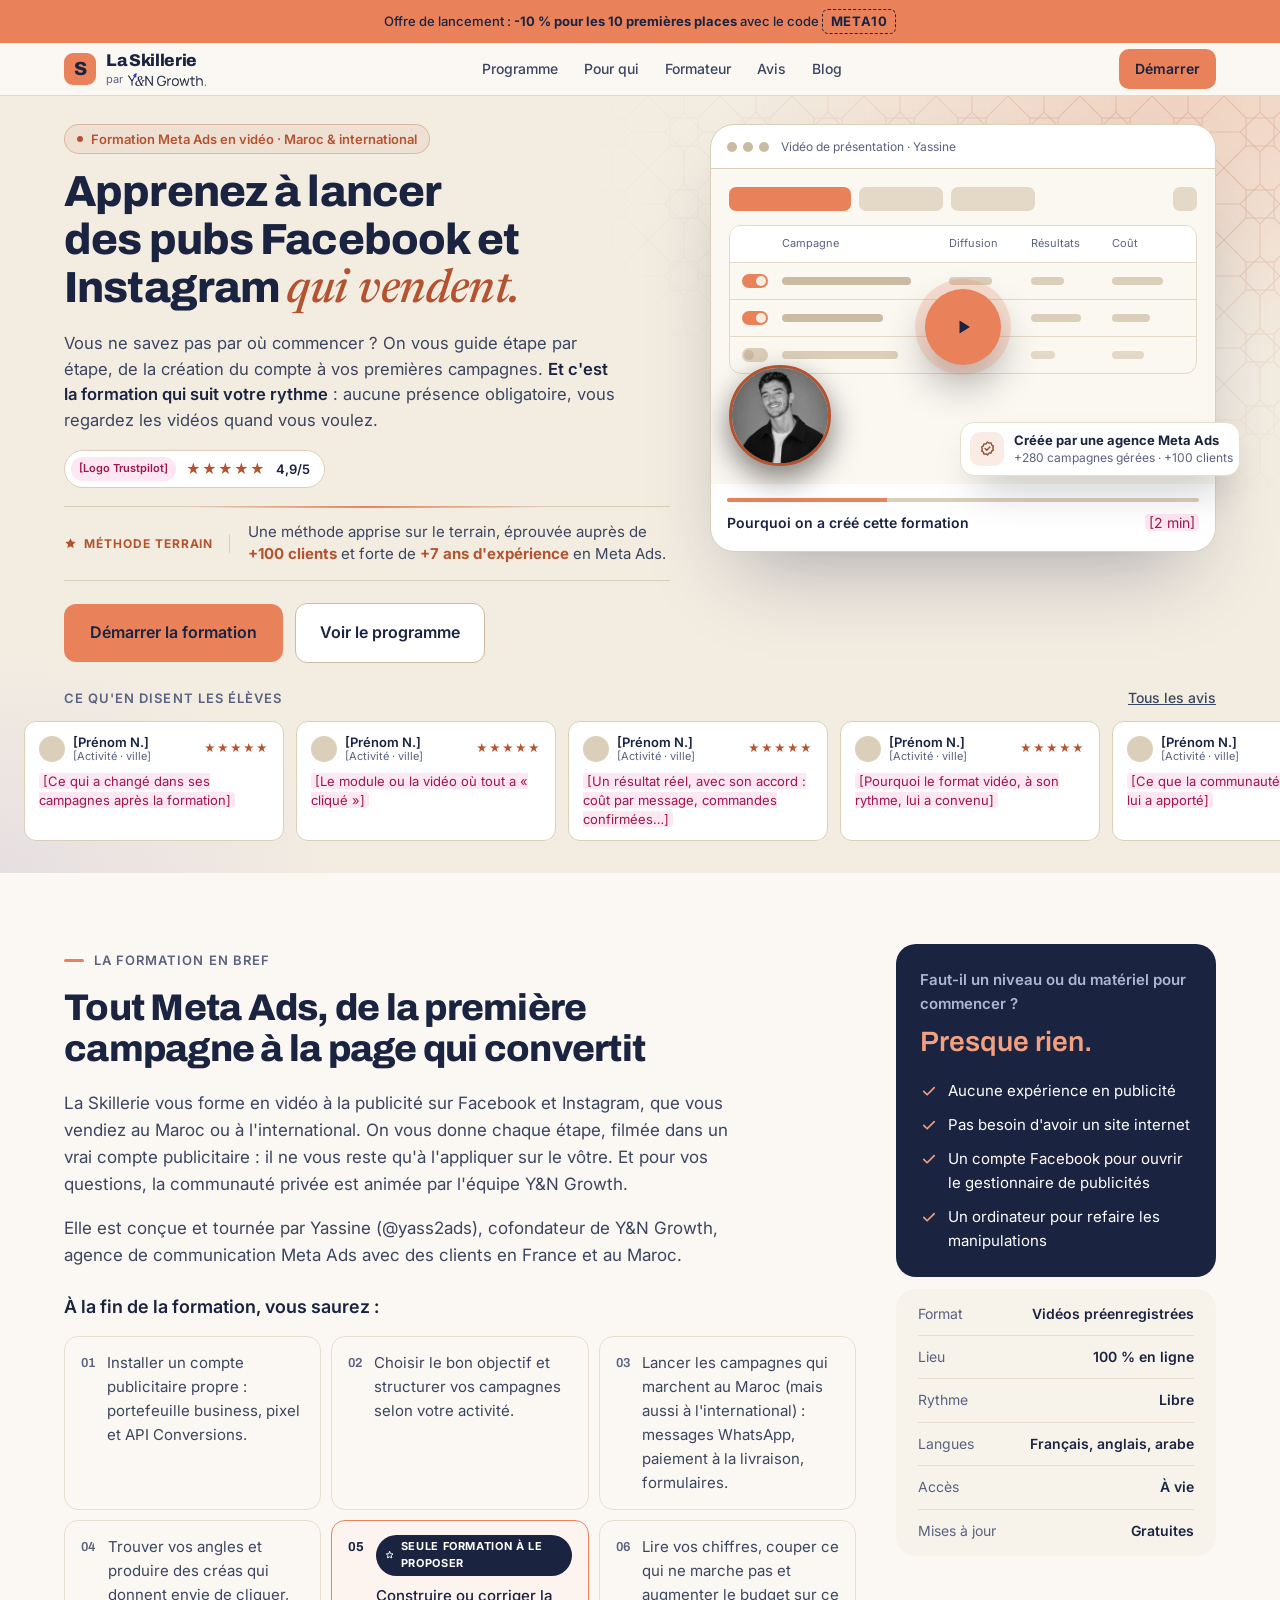
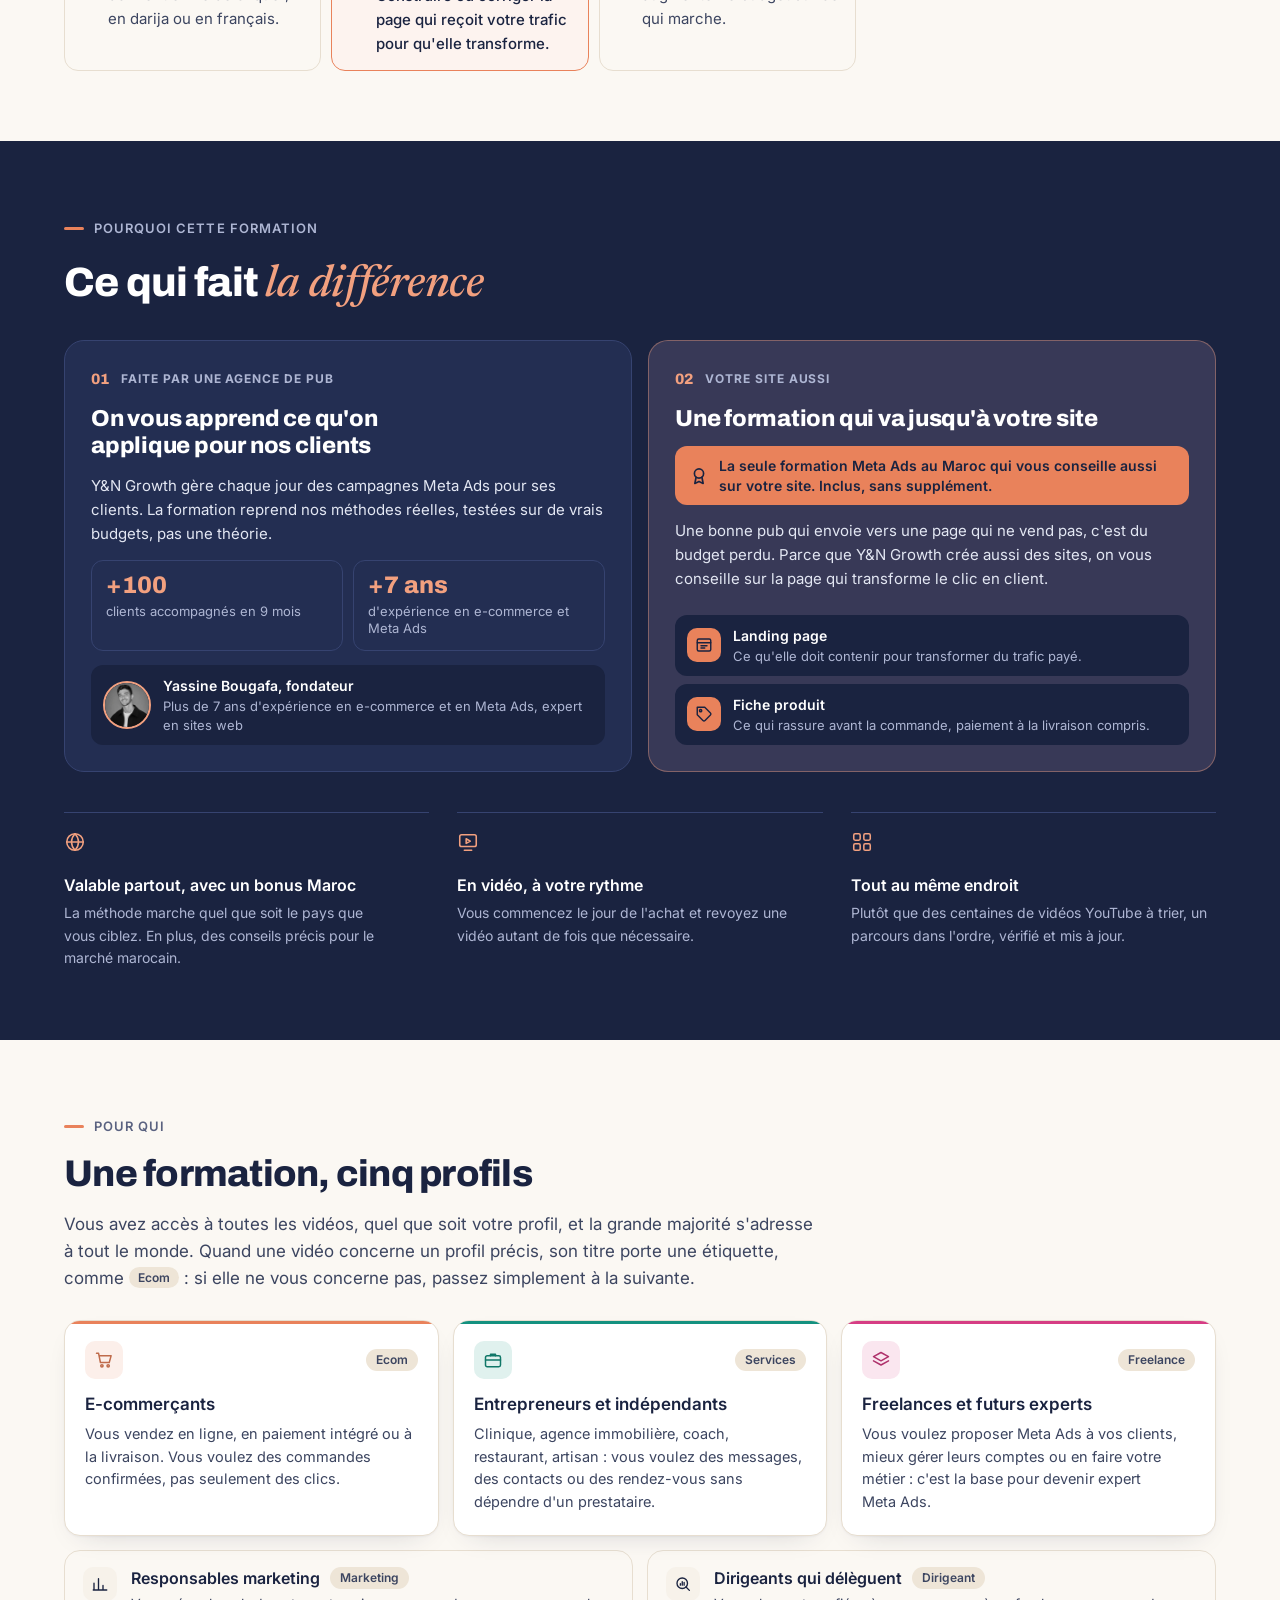
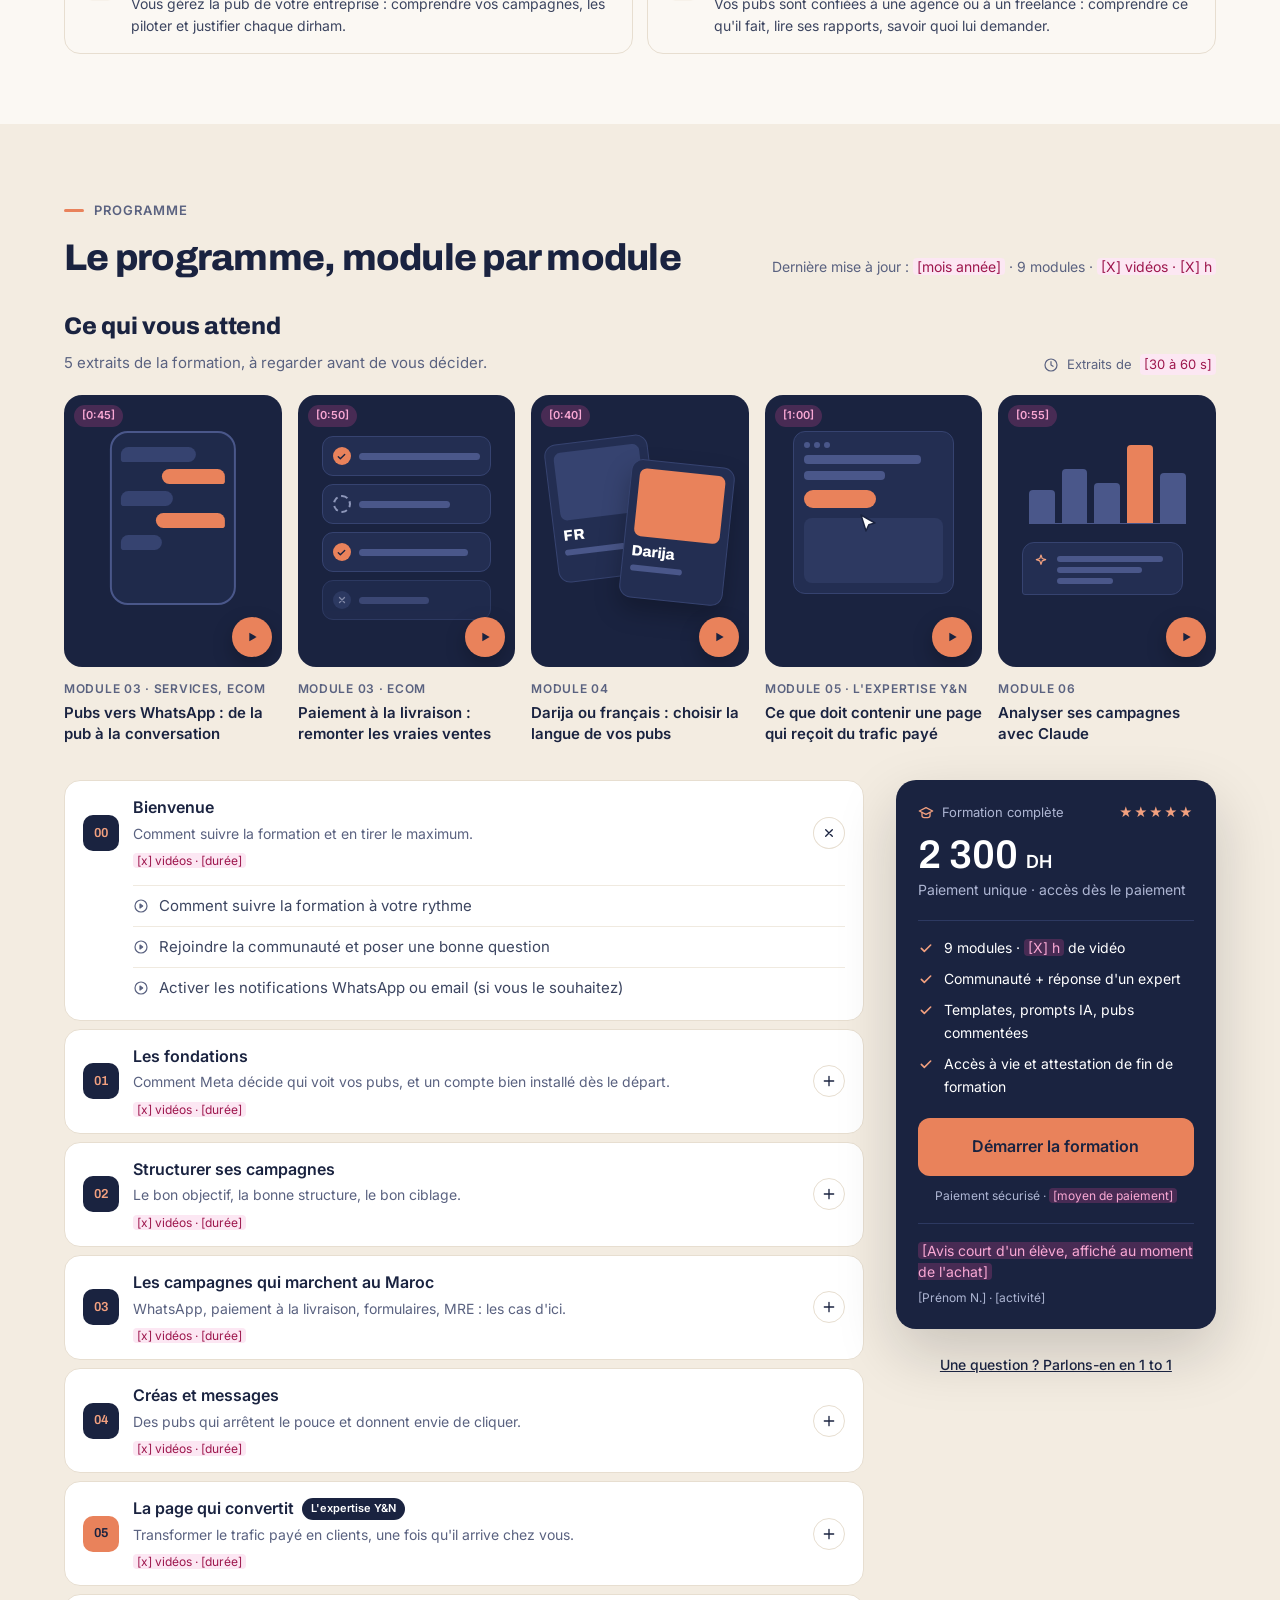
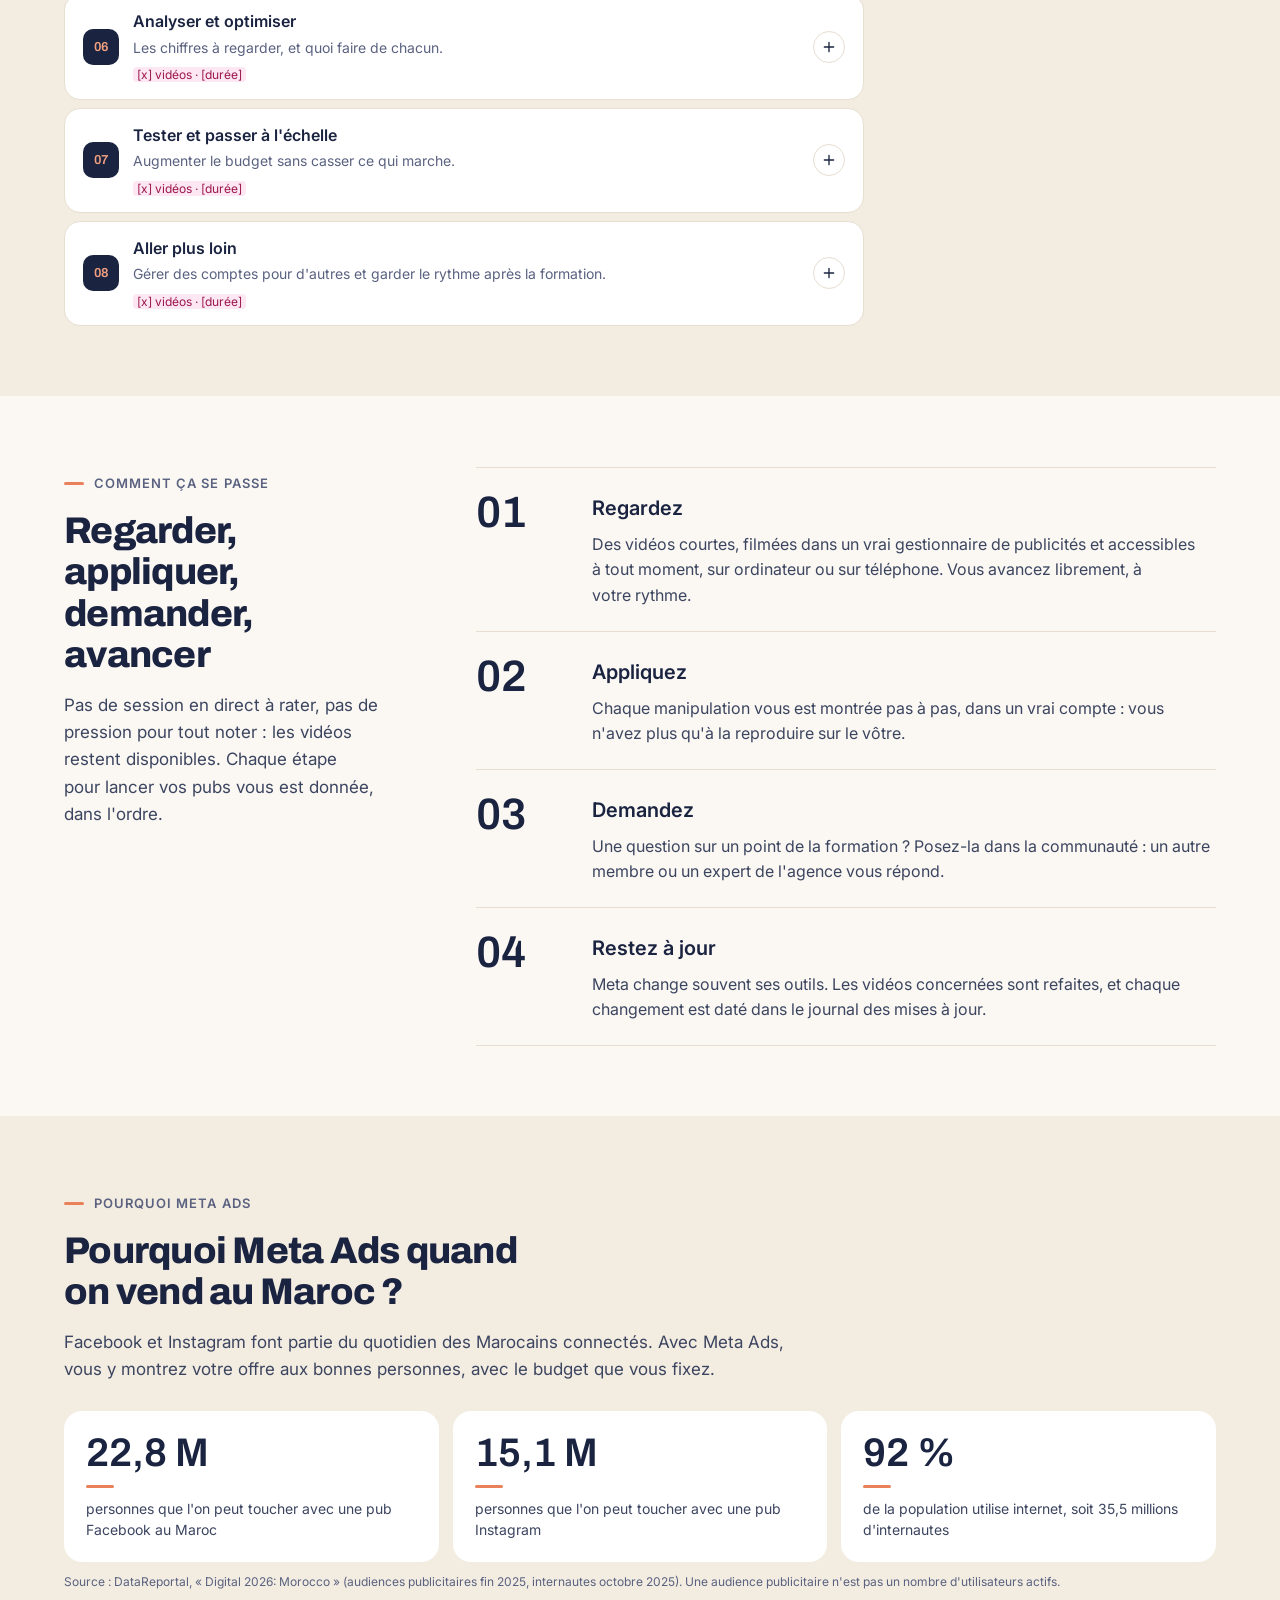
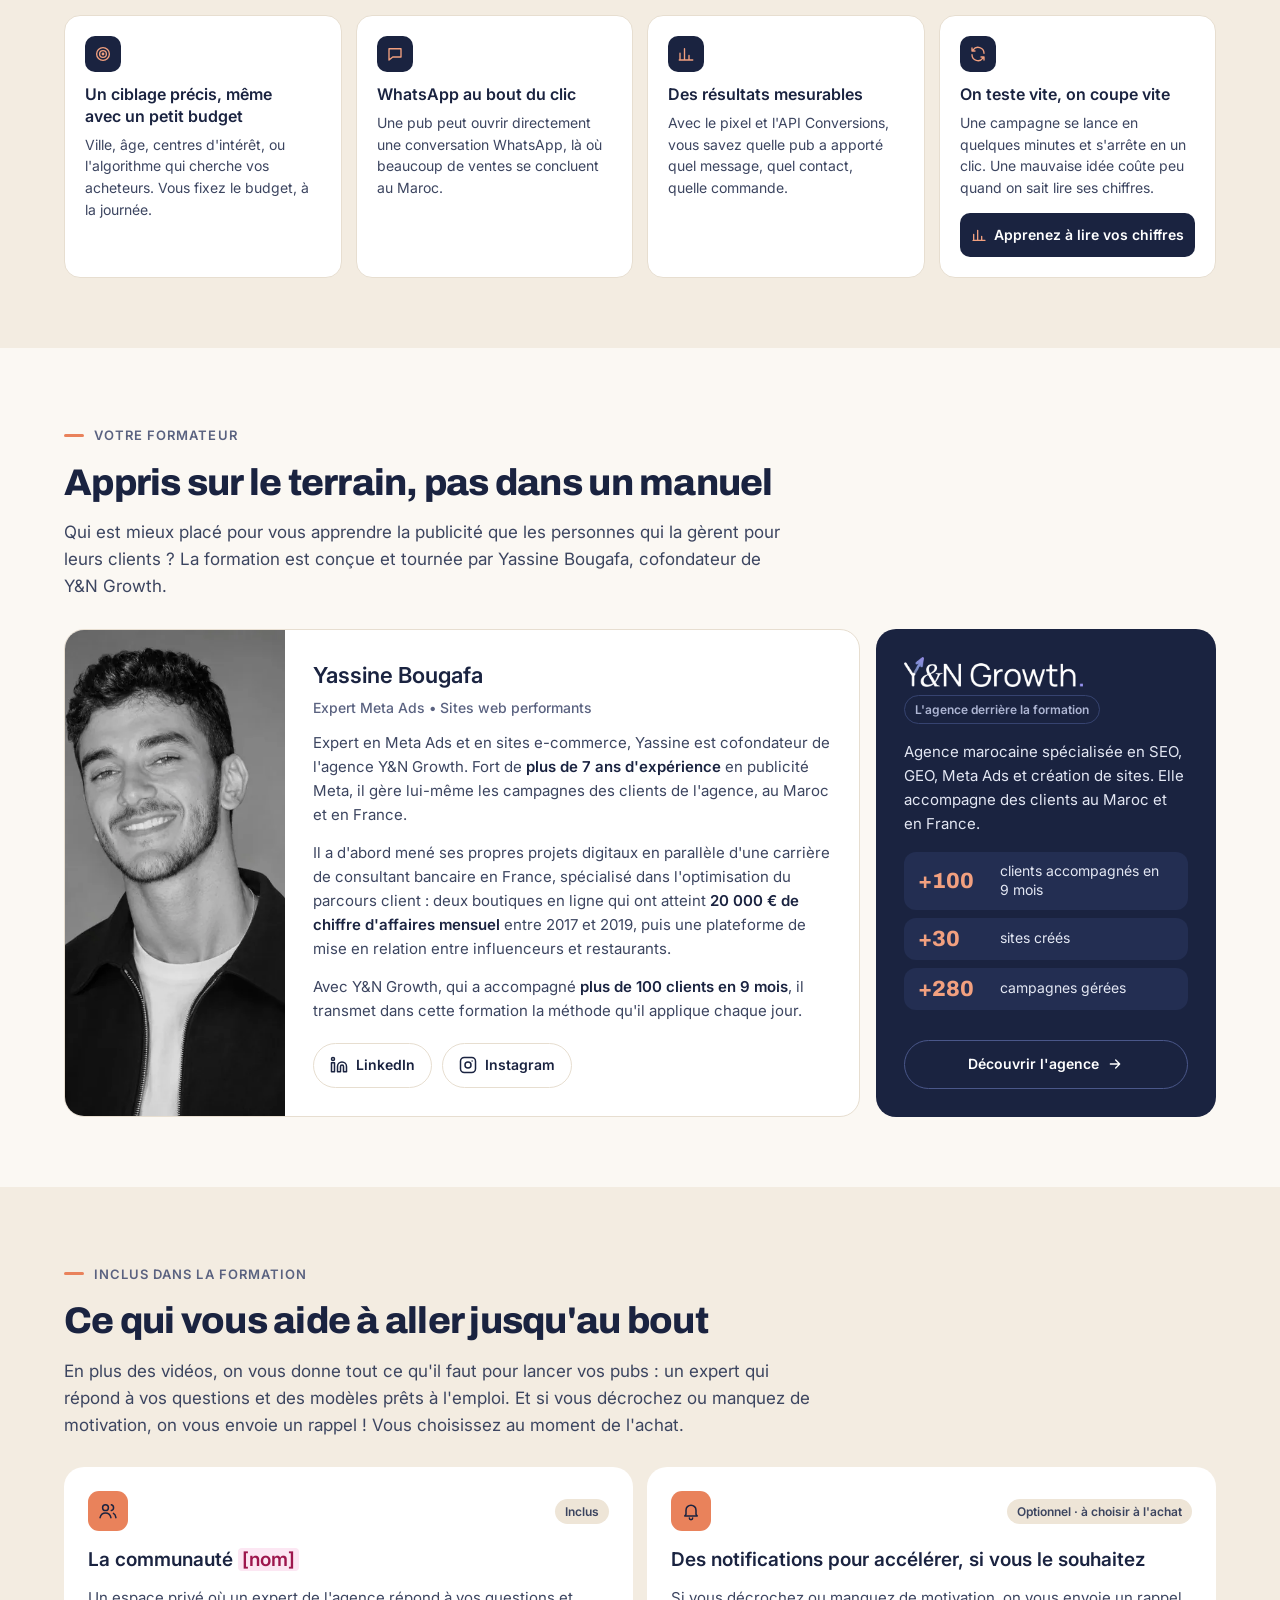
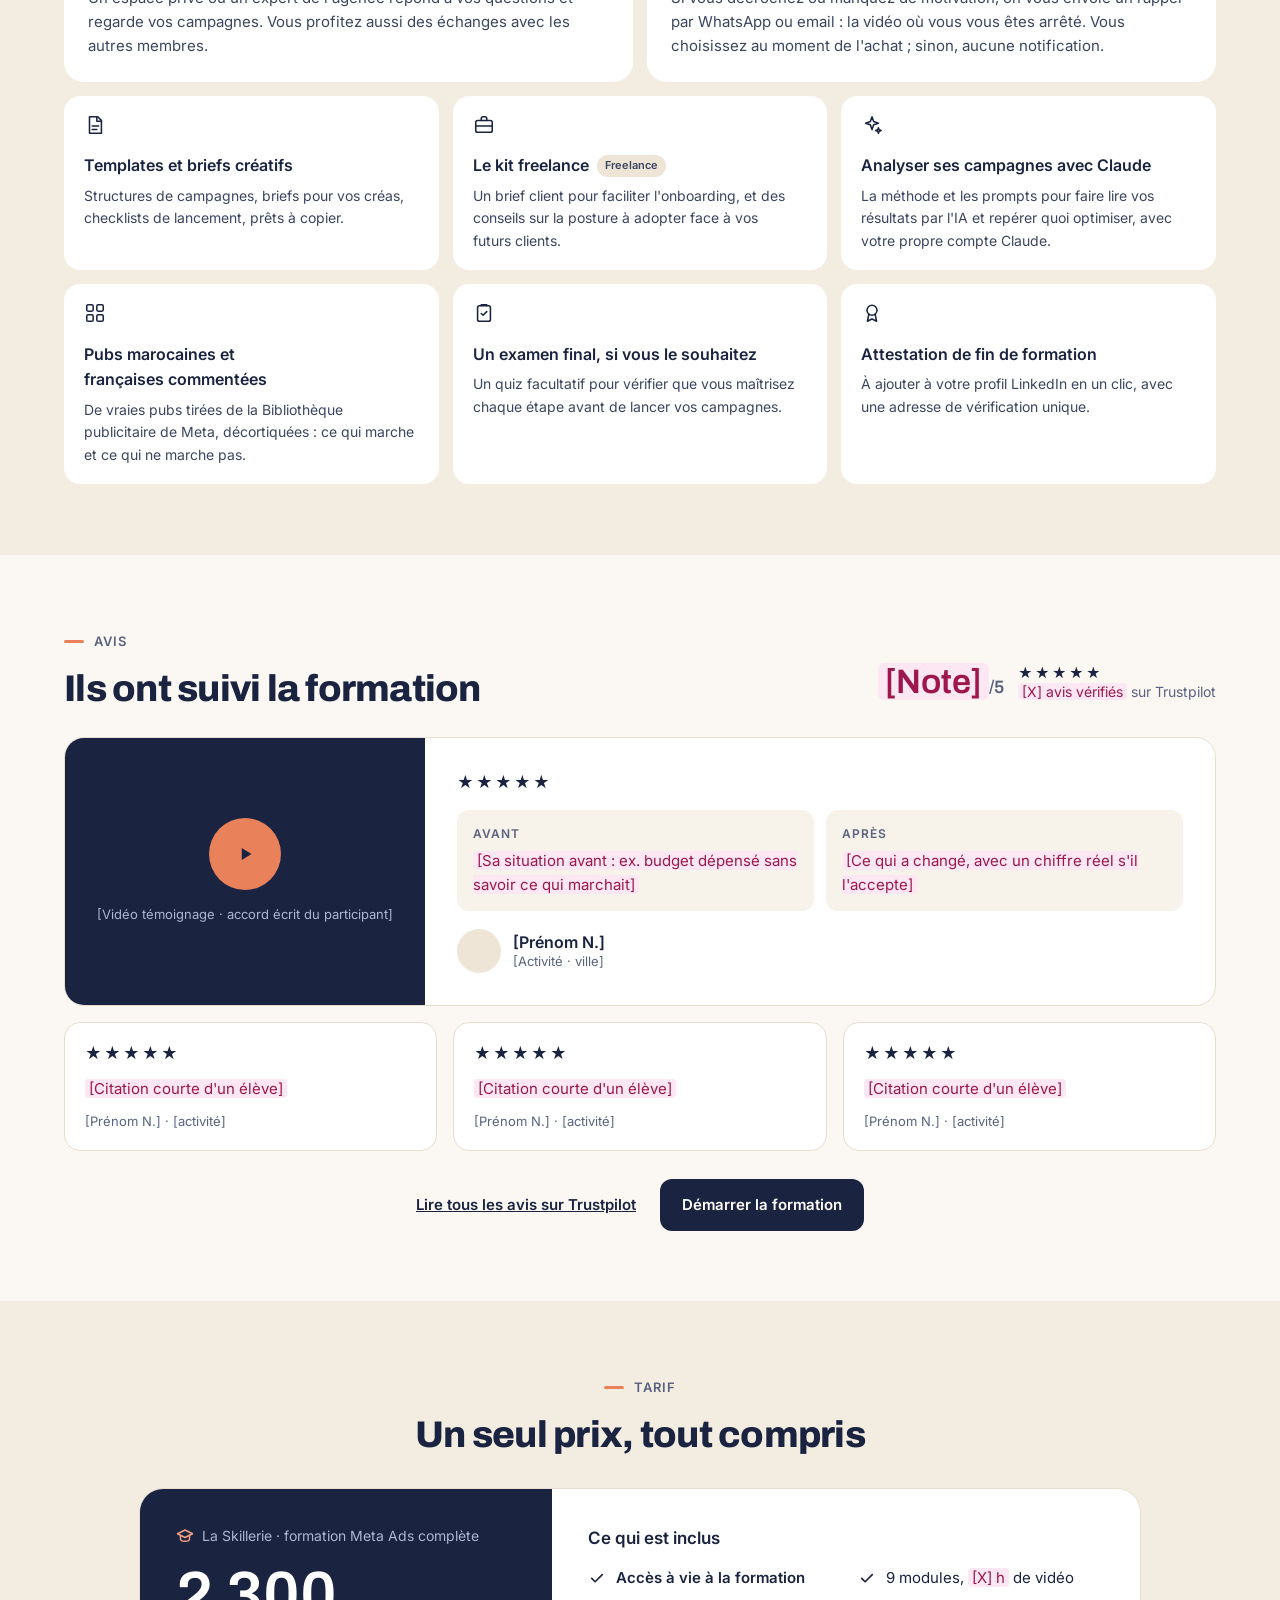
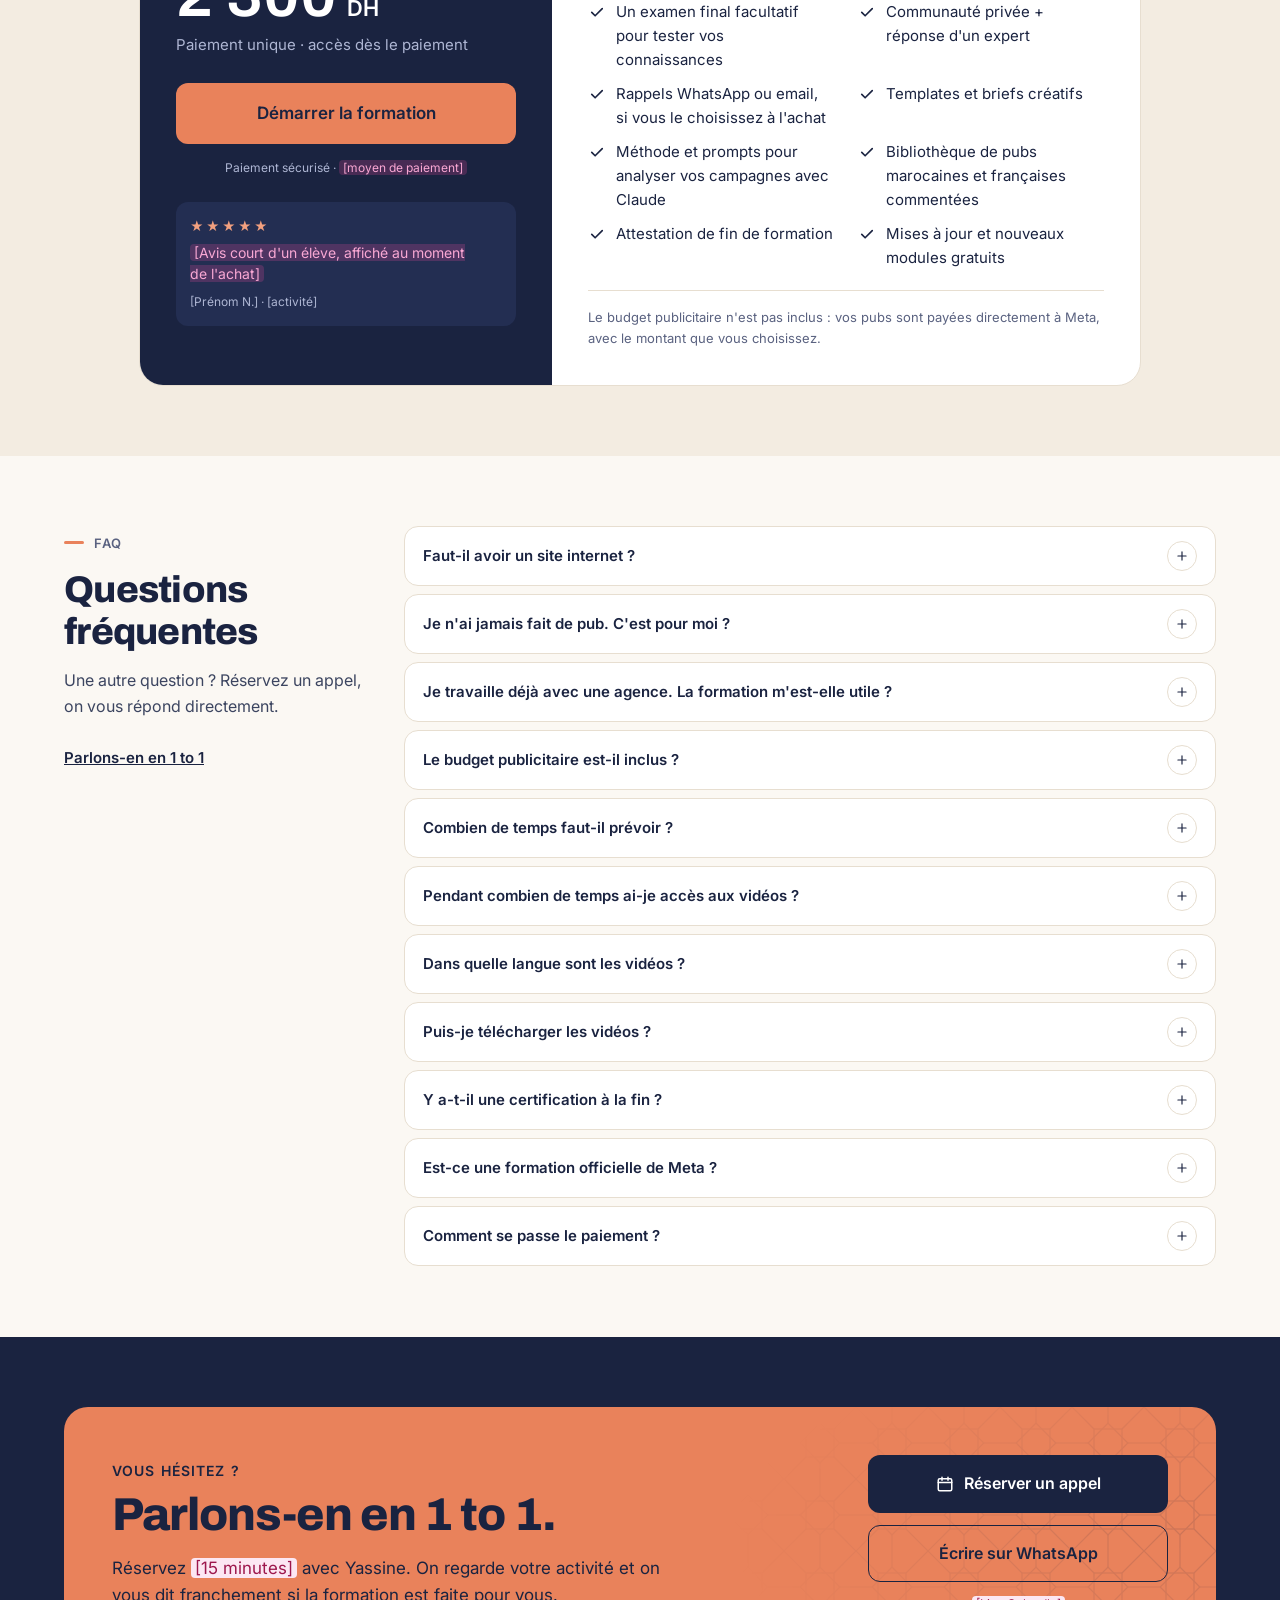
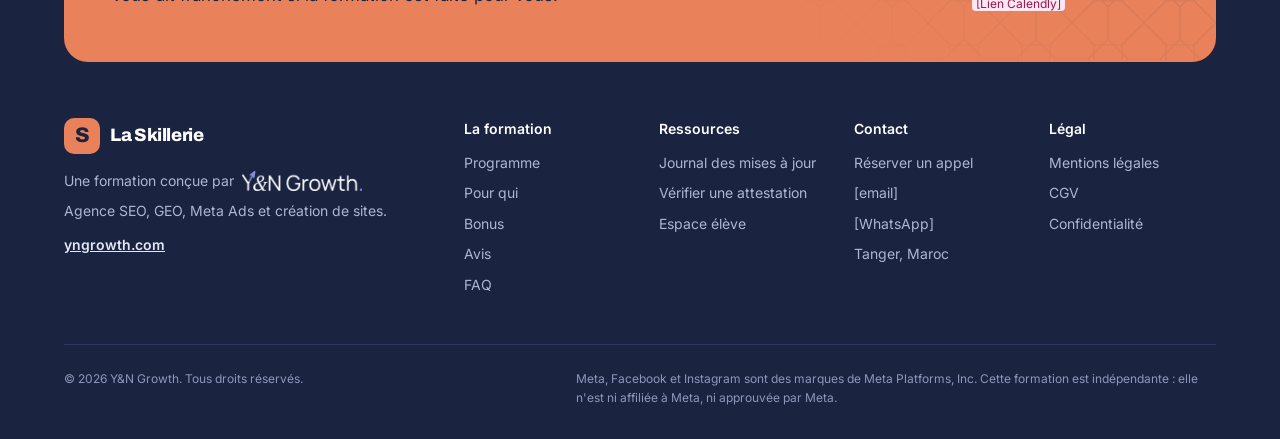
==== public/index.html @ 404e5072 "Hero : accroche « Vous ne savez pas par où commencer ? » Le texte part du besoin le plus courant (ne" ====
<!doctype html>
<html lang="fr">
<head>
<meta charset="utf-8">
<meta name="viewport" content="width=device-width, initial-scale=1">
<title>Formation Meta Ads en vidéo pour le Maroc | La Skillerie</title>
<meta name="description" content="La Skillerie : la formation Meta Ads en vidéo, pensée pour le Maroc. Commencez aujourd'hui, avancez à votre rythme. Une formation créée par une agence Meta Ads.">
<meta name="theme-color" content="#FBF8F3">
<meta name="color-scheme" content="light">
<!-- Quand le domaine est choisi, décommentez et remplacez VOTRE-DOMAINE (canonical + og:url) :
<link rel="canonical" href="https://VOTRE-DOMAINE/">
<meta property="og:url" content="https://VOTRE-DOMAINE/">
-->
<meta property="og:type" content="website">
<meta property="og:locale" content="fr_FR">
<meta property="og:site_name" content="La Skillerie">
<meta property="og:title" content="Formation Meta Ads en vidéo pour le Maroc | La Skillerie">
<meta property="og:description" content="La formation Meta Ads en vidéo, pensée pour le Maroc. Commencez aujourd'hui, avancez à votre rythme.">
<link rel="icon" href="favicon.svg" type="image/svg+xml">
<link rel="icon" href="favicon-32.png" sizes="32x32" type="image/png">
<link rel="apple-touch-icon" href="apple-touch-icon.png">
<link rel="preconnect" href="https://fonts.googleapis.com">
<link rel="preconnect" href="https://fonts.gstatic.com" crossorigin>
<link href="https://fonts.googleapis.com/css2?family=Archivo:wght@500;600;700;800&amp;family=Inter:wght@400;500;600;700&amp;family=Newsreader:ital,wght@1,500&amp;display=swap" rel="stylesheet">
<style>
body{margin:0}
.mk-logo-i{display:inline-block}
.mk-logo-w{display:none}
.mk-root[data-palette="nuit"] .mk-h .mk-logo-i{display:none}
.mk-root[data-palette="nuit"] .mk-h .mk-logo-w{display:inline-block}
.mk-root{--bg:#FBF8F3;--bg2:#F3ECE1;--surface:#FFFFFF;--tint:#F7F2EA;--chip:#EEE5D7;--ink:#1A2340;--text:#3C4560;--muted:#5A6280;--line:#E7DED0;--line-soft:#F0EAE0;--accent:#E9825B;--on-accent:#1A2340;--d-bg:#1A2340;--d-bg2:#1F2A4B;--d-card:#232E52;--d-line:#2D3961;--d-line2:#364370;--d-line3:#4A578A;--d-ink:#FFFFFF;--d-text:#E3E7F3;--d-soft:#AEB6D3;--d-muted:#8E97BA;--d-accent:#F2A07F;--d-ph-bg:rgba(236,72,153,.22);--d-ph-ink:#F9A8D4;--h-bg:#F3ECE1;--h-bg2:#FBF7F1;--h-card:#FFFFFF;--h-line:#E4D9C7;--h-line2:#DCCFBA;--h-line3:#CBBBA2;--h-ink:#1A2340;--h-text:#3C4560;--h-soft:#5A6280;--h-muted:#5A6280;--h-accent:#B4532F;--h-ph-bg:#FCE7F3;--h-ph-ink:#9D174D;--h-nav:rgba(251,248,243,.9);--h-glow:radial-gradient(700px 420px at 92% 0%,rgba(233,130,91,.24),transparent 62%),radial-gradient(560px 360px at 0% 100%,rgba(79,70,229,.08),transparent 60%);--h-pattern:.22;--h-shadow:0 40px 80px -30px rgba(26,35,64,.35)}
.mk-root[data-palette="lilas"]{--bg:#FCFBFF;--bg2:#F1EDFD;--surface:#FFFFFF;--tint:#F6F3FE;--chip:#E9E3FB;--ink:#231B4D;--text:#4A4370;--muted:#655D88;--line:#E3DDF6;--line-soft:#EEEAFA;--accent:#6D5DF0;--on-accent:#FFFFFF;--d-bg:#2A2160;--d-bg2:#30276C;--d-card:#362C75;--d-line:#43398A;--d-line2:#4E4396;--d-line3:#6358AA;--d-ink:#FFFFFF;--d-text:#E6E2FB;--d-soft:#BDB6E8;--d-muted:#9C94D2;--d-accent:#C7BCFF;--h-bg:#F1EDFD;--h-bg2:#F8F6FF;--h-card:#FFFFFF;--h-line:#E1DAF6;--h-line2:#D6CDF3;--h-line3:#C2B6EE;--h-ink:#231B4D;--h-text:#4A4370;--h-soft:#655D88;--h-muted:#655D88;--h-accent:#5B4BE0;--h-nav:rgba(252,251,255,.9);--h-glow:radial-gradient(720px 420px at 90% 0%,rgba(108,92,231,.24),transparent 62%),radial-gradient(560px 380px at 0% 100%,rgba(233,107,212,.16),transparent 60%),radial-gradient(420px 300px at 55% 115%,rgba(74,200,240,.14),transparent 60%);--h-pattern:.16;--h-shadow:0 40px 80px -30px rgba(35,27,77,.35)}
.mk-root[data-palette="nuit"]{--bg:#F8FAFC;--bg2:#EDF3F7;--surface:#FFFFFF;--tint:#F2F6F9;--chip:#E2EBF1;--ink:#0F1B33;--text:#364A63;--muted:#566A83;--line:#DCE5EC;--line-soft:#EAF0F4;--accent:#5EE6C2;--on-accent:#0F1B33;--d-bg:#0F1B33;--d-bg2:#132241;--d-card:#172846;--d-line:#203354;--d-line2:#29405F;--d-line3:#3A5276;--d-ink:#FFFFFF;--d-text:#DCE6F2;--d-soft:#A3B3CB;--d-muted:#7F92AE;--d-accent:#5EE6C2;--h-bg:#0F1B33;--h-bg2:#132241;--h-card:#172846;--h-line:#203354;--h-line2:#29405F;--h-line3:#3A5276;--h-ink:#FFFFFF;--h-text:#DCE6F2;--h-soft:#A3B3CB;--h-muted:#7F92AE;--h-accent:#5EE6C2;--h-ph-bg:rgba(236,72,153,.22);--h-ph-ink:#F9A8D4;--h-nav:rgba(15,27,51,.92);--h-glow:radial-gradient(760px 440px at 90% 0%,rgba(74,200,240,.18),transparent 62%),radial-gradient(560px 380px at 0% 100%,rgba(108,92,231,.2),transparent 60%);--h-pattern:.14;--h-shadow:0 40px 80px rgba(0,0,0,.45)}
.mk-h{--d-bg:var(--h-bg);--d-bg2:var(--h-bg2);--d-card:var(--h-card);--d-line:var(--h-line);--d-line2:var(--h-line2);--d-line3:var(--h-line3);--d-ink:var(--h-ink);--d-text:var(--h-text);--d-soft:var(--h-soft);--d-muted:var(--h-muted);--d-accent:var(--h-accent);--d-ph-bg:var(--h-ph-bg);--d-ph-ink:var(--h-ph-ink)}
.mk-pvthumb{transition:transform .2s ease,box-shadow .2s ease}
.mk-pv:hover .mk-pvthumb{transform:translateY(-4px);box-shadow:0 18px 36px -18px rgba(0,0,0,.45)}
.mk-pvbtn:hover{border-color:var(--accent) !important}
@media (max-width: 900px){.mk-pvrow{display:flex !important;overflow-x:auto;scroll-snap-type:x mandatory;overscroll-behavior-x:contain;scrollbar-width:none;margin-right:calc(-1 * var(--gx));padding:4px var(--gx) 4px 0}.mk-pvrow::-webkit-scrollbar{display:none}.mk-pvrow>.mk-pv{flex:0 0 64% !important;scroll-snap-align:start}}
html{scroll-behavior:smooth}
@keyframes mknav{to{background:color-mix(in srgb,var(--h-nav) 62%,transparent);box-shadow:0 8px 24px -16px rgba(15,17,23,.35)}}
@supports (animation-timeline: scroll()){.mk-navbar{animation:mknav linear both;animation-timeline:scroll(root);animation-range:0 160px}}
.mk-fcs{position:absolute;inset:0;list-style:none;margin:0;padding:0;pointer-events:none}
.mk-fc{position:absolute;display:flex;align-items:center;gap:10px;width:max-content;max-width:280px;box-sizing:border-box;padding:9px 14px 9px 9px;border-radius:14px;background:var(--surface);border:1px solid var(--line);box-shadow:0 22px 44px -18px rgba(15,17,23,.45);pointer-events:auto;transition:box-shadow .25s ease,translate .25s ease}
.mk-fc:hover{translate:0 -4px;box-shadow:0 28px 52px -18px rgba(15,17,23,.55)}
@keyframes mkfloat{0%,100%{transform:translateY(0) rotate(var(--r,0deg))}50%{transform:translateY(-8px) rotate(var(--r,0deg))}}
@keyframes mkpulse{0%{box-shadow:0 0 0 0 color-mix(in srgb,var(--accent) 55%,transparent)}100%{box-shadow:0 0 0 10px transparent}}
.mk-float{animation:mkfloat 4.5s ease-in-out infinite}
.mk-pulse{animation:mkpulse 2s ease-out infinite}
@media (prefers-reduced-motion: reduce){.mk-float,.mk-pulse{animation:none}.mk-float{transform:rotate(var(--r,0deg))}}
@media (max-width: 1100px){.mk-fcs{position:static;display:flex;justify-content:flex-end;margin-top:-18px;margin-right:8px}.mk-fc{position:relative !important;top:auto !important;right:auto !important;bottom:auto !important}}
/* Pour qui : 3 profils mis en avant + 2 profils compacts */
.mk-pq{display:grid;grid-template-columns:repeat(6,minmax(0,1fr));gap:14px}
.mk-prof{box-sizing:border-box;min-width:0;border:1px solid var(--line);border-radius:16px;background:var(--surface);transition:transform .25s ease,border-color .25s ease,background-color .25s ease,box-shadow .25s ease}
.mk-prof h3{margin:0;font-size:17px;font-weight:600;line-height:1.3;color:var(--ink);transition:color .25s ease}
.mk-prof p{margin:0;font-size:14.5px;line-height:1.55;color:var(--text)}
.mk-prof-ic{flex:none;width:38px;height:38px;border-radius:10px;display:flex;align-items:center;justify-content:center;background:color-mix(in srgb,var(--c) 13%,var(--surface));color:color-mix(in srgb,var(--c) 82%,#000);transition:background-color .25s ease,color .25s ease}
.mk-tag{flex:none;white-space:nowrap;font-size:12px;font-weight:600;line-height:1.5;padding:2px 10px;border-radius:999px;background:var(--chip);color:var(--text)}
.mk-prof-hi{grid-column:span 2;position:relative;overflow:hidden;display:flex;flex-direction:column;gap:8px;padding:20px 20px 22px;box-shadow:0 1px 2px rgba(26,35,64,.04),0 10px 28px -18px rgba(26,35,64,.28)}
.mk-prof-hi::before{content:"";position:absolute;left:0;right:0;top:0;height:3px;background:var(--c)}
.mk-prof-top{display:flex;justify-content:space-between;align-items:center;gap:10px;margin-bottom:6px}
.mk-prof-lo{grid-column:span 3;display:flex;gap:14px;align-items:flex-start;padding:16px 18px;background:transparent}
.mk-prof-lo .mk-prof-ic{width:34px;height:34px;background:var(--tint);color:var(--ink)}
.mk-prof-h{display:flex;flex-wrap:wrap;align-items:center;gap:4px 10px;margin-bottom:4px}
.mk-prof-lo h3{font-size:16px}
.mk-prof-lo p{font-size:14px}
.mk-prof:hover{transform:translateY(-4px);border-color:var(--c);background-color:color-mix(in srgb,var(--c) 7%,var(--surface));box-shadow:0 18px 36px -20px color-mix(in srgb,var(--c) 70%,transparent)}
.mk-prof:hover .mk-prof-ic{background:var(--c);color:#fff}
.mk-prof:hover h3{color:color-mix(in srgb,var(--c) 75%,#000)}
@media (prefers-reduced-motion: reduce){.mk-prof,.mk-prof-ic{transition:none}.mk-prof:hover{transform:none}}
/* Carrousels sur mobile (Pour qui, extraits) : glisser au doigt + flèches */
[data-car-track]{position:relative}
.mk-carnav{display:flex;align-items:center;justify-content:space-between;gap:16px;margin-top:12px}
.mk-carnav[hidden]{display:none}
.mk-cardots{display:flex;align-items:center;gap:6px}
.mk-cardots span{width:6px;height:6px;border-radius:999px;background:color-mix(in srgb,var(--ink) 22%,transparent);transition:width .25s ease,background-color .25s ease}
.mk-cardots span.is-on{width:20px;background:var(--ink)}
.mk-carbtns{display:flex;gap:8px}
.mk-carbtn{width:44px;height:44px;margin:0;padding:0;border-radius:50%;border:1px solid var(--line);background:var(--surface);color:var(--ink);display:flex;align-items:center;justify-content:center;cursor:pointer;transition:opacity .2s ease,transform .2s ease}
.mk-carbtn-next{background:var(--accent);border-color:var(--accent);color:var(--on-accent);box-shadow:0 8px 18px -10px color-mix(in srgb,var(--accent) 80%,#000)}
.mk-carbtn:active{transform:scale(.94)}
.mk-carbtn:disabled{opacity:.35;cursor:default;box-shadow:none}
@media (max-width: 720px){
.mk-car{display:flex !important;gap:12px;overflow-x:auto;scroll-snap-type:x mandatory;scroll-padding:0 var(--gx);overscroll-behavior-x:contain;scrollbar-width:none;margin:0 calc(-1 * var(--gx));padding:4px var(--gx) 6px}
.mk-car::-webkit-scrollbar{display:none}
.mk-car>*{flex:0 0 82%;scroll-snap-align:start}
.mk-car .mk-prof:hover{transform:none}
.mk-prof-lo{flex-direction:column;gap:10px;padding:20px;background:var(--surface)}
.mk-prof-lo .mk-prof-ic{width:38px;height:38px;background:color-mix(in srgb,var(--c) 13%,var(--surface));color:color-mix(in srgb,var(--c) 82%,#000)}
}
@media (prefers-reduced-motion: reduce){.mk-cardots span,.mk-carbtn{transition:none}}
/* Marque (pas encore de logo) et badge du hero */
.mk-mono{flex:none;display:flex;align-items:center;justify-content:center;background:var(--accent);color:var(--on-accent);font-family:Archivo,Inter,sans-serif;font-weight:800;line-height:1;letter-spacing:-.02em}
.mk-word{font-family:Archivo,Inter,sans-serif;font-weight:800;letter-spacing:-.02em;line-height:1.1}
.mk-fc-ic{flex:none;width:34px;height:34px;border-radius:10px;display:flex;align-items:center;justify-content:center;background:color-mix(in srgb,var(--accent) 16%,var(--surface));color:color-mix(in srgb,var(--accent) 62%,#000)}
.mk-fc-t{margin:0;display:flex;flex-direction:column;min-width:0;line-height:1.3}
.mk-fc-t strong{font-size:13px;font-weight:700;color:var(--ink);white-space:nowrap}
.mk-fc-t span{margin-top:1px;font-size:12px;color:var(--muted);white-space:nowrap}
a{color:var(--ink)}a:hover{color:var(--muted)}
summary{list-style:none;cursor:pointer}
summary::-webkit-details-marker{display:none}
details[open] .mk-plus{transform:rotate(45deg)}
h1,h2,h3{text-wrap:balance}
p,blockquote{text-wrap:pretty}
a{transition:transform .18s ease,box-shadow .18s ease,background-color .18s ease,color .18s ease}
.mk-btn:hover{transform:translateY(-1px);box-shadow:0 10px 24px rgba(15,17,23,.22)}
.mk-nav a:hover{background:var(--d-card)}
a:focus-visible,summary:focus-visible,button:focus-visible{outline:3px solid var(--accent);outline-offset:2px;box-shadow:0 0 0 2px var(--d-bg)}
@keyframes mkscroll{from{transform:translateX(0)}to{transform:translateX(-50%)}}
.mk-track{animation:mkscroll 56s linear infinite}
.mk-track:hover{animation-play-state:paused}
@keyframes mkrise{from{opacity:0;transform:translateY(16px)}to{opacity:1;transform:none}}
.mk-rise{animation:mkrise .7s cubic-bezier(.2,.7,.2,1) both}
.mk-mbar{display:none !important}
@media (min-width: 900px){.mk-sticky{position:sticky;top:96px}}
@media (max-width: 820px){
.mk-nav{display:none}
.mk-mbar{display:flex !important}
.mk-ctas a{flex:1 1 100%;justify-content:center}
.mk-footer{padding-bottom:112px !important}
}
@media (max-width: 720px){
.mk-path{grid-template-columns:1fr !important}
.mk-path>li{border-top:0 !important;border-left:2px solid var(--d-line2) !important;padding:0 0 28px 28px !important}
.mk-path .mk-dot{top:2px !important;left:-8px !important}
}
@media (prefers-reduced-motion: reduce){.mk-track{animation:none}html{scroll-behavior:auto}.mk-rise{animation:none}a{transition:none}}
/* --- ajouts pour la mise en ligne --- */
html{-webkit-text-size-adjust:100%;text-size-adjust:100%}
body{background:#FBF8F3}
.mk-root{--gx:24px;overflow-x:clip}
@media (max-width: 480px){.mk-root{--gx:16px}}
@media (min-width: 1101px) and (max-width: 1240px){.mk-fc{right:-12px !important}}
#mk-pv[hidden]{display:none}
@media (max-width: 420px){.mk-eyebrow{font-size:12px !important;padding:4px 10px !important;gap:6px !important;letter-spacing:-.005em}}
/* Avis qui défilent sous le hero : cartes compactes */
.mk-tq{margin:0 12px 0 0;width:min(260px,74vw);flex:none;box-sizing:border-box;display:flex;flex-direction:column;gap:8px;padding:12px 14px;border-radius:12px;background:var(--d-card);border:1px solid var(--d-line2)}
.mk-tq figcaption{display:flex;align-items:center;gap:8px;min-width:0}
.mk-tq-av{flex:none;width:26px;height:26px;border-radius:50%;background:var(--d-line2)}
.mk-tq-who{display:flex;flex-direction:column;min-width:0;line-height:1.25}
.mk-tq-who b{font-size:13px;font-weight:600;color:var(--d-ink);white-space:nowrap;overflow:hidden;text-overflow:ellipsis}
.mk-tq-who span{font-size:11px;color:var(--d-soft);white-space:nowrap;overflow:hidden;text-overflow:ellipsis}
.mk-tq-st{margin-left:auto;flex:none;font-size:11px;letter-spacing:1px;color:var(--d-accent)}
.mk-tq blockquote{margin:0;font-size:13px;line-height:1.45;color:var(--d-text);display:-webkit-box;-webkit-line-clamp:3;-webkit-box-orient:vertical;overflow:hidden}
</style>
</head>
<body>
<div id="top" class="mk-root" data-palette="sable" style="width: 100%; min-width: 0; background: var(--bg); color: var(--ink); font-family: Inter, system-ui, -apple-system, 'Segoe UI', sans-serif; font-size: 16px; line-height: 1.6;">

<!-- BARRE DE MISE À JOUR -->
<div style="background: var(--accent); color: var(--on-accent); font-size: 13px; font-weight: 500; text-align: center; padding: 9px 16px;">
Offre de lancement : <strong style="font-weight: 700;">-10 % pour les 10 premières places</strong> avec le code <span style="display: inline-block; padding: 1px 8px; border: 1px dashed currentColor; border-radius: 6px; font-weight: 700; letter-spacing: .06em;">META10</span>
</div>

<!-- NAVIGATION -->
<header class="mk-h mk-navbar" style="position: sticky; top: 0; z-index: 30; background: var(--h-nav); backdrop-filter: blur(12px); -webkit-backdrop-filter: blur(12px); border-bottom: 1px solid var(--d-line);">
<div style="max-width: 1200px; margin: 0 auto; padding: 6px var(--gx); box-sizing: border-box; display: flex; align-items: center; gap: 20px;">
<a href="#top" aria-label="La Skillerie, retour en haut de page" style="display: flex; align-items: center; gap: 10px; text-decoration: none; color: var(--d-ink); flex: none;">
<span class="mk-mono" aria-hidden="true" style="width: 32px; height: 32px; border-radius: 9px; font-size: 19px;">S</span>
<span style="display: flex; flex-direction: column; line-height: 1.15;">
<span class="mk-word" style="font-size: 17px; color: var(--d-ink);">La Skillerie</span>
<span style="display: inline-flex; align-items: center; gap: 5px; margin-top: 2px; font-size: 11px; color: var(--d-soft);">par <img class="mk-logo-i" src="assets/img/yn-growth-logo.webp" width="520" height="87" alt="Y&amp;N Growth" style="height: 13px; width: auto;"><img class="mk-logo-w" src="assets/img/yn-growth-logo-blanc.webp" width="520" height="87" loading="lazy" alt="Y&amp;N Growth" style="height: 13px; width: auto;"></span>
</span>
</a>
<nav class="mk-nav" aria-label="Sections de la page" style="flex: 1 1 auto; min-width: 0; overflow-x: auto;">
<div style="display: flex; gap: 2px; width: max-content; margin: 0 auto;">
<a href="#programme" style="color: var(--d-text); text-decoration: none; font-size: 14px; font-weight: 500; padding: 8px 12px; border-radius: 999px; white-space: nowrap;">Programme</a>
<a href="#pour-qui" style="color: var(--d-text); text-decoration: none; font-size: 14px; font-weight: 500; padding: 8px 12px; border-radius: 999px; white-space: nowrap;">Pour qui</a>
<a href="#formateurs" style="color: var(--d-text); text-decoration: none; font-size: 14px; font-weight: 500; padding: 8px 12px; border-radius: 999px; white-space: nowrap;">Formateur</a>
<a href="#avis" style="color: var(--d-text); text-decoration: none; font-size: 14px; font-weight: 500; padding: 8px 12px; border-radius: 999px; white-space: nowrap;">Avis</a>
<a href="#blog" style="color: var(--d-text); text-decoration: none; font-size: 14px; font-weight: 500; padding: 8px 12px; border-radius: 999px; white-space: nowrap;">Blog</a>
</div>
</nav>
<a href="inscription.html" class="mk-btn" style="flex: none; margin-left: auto; background: var(--accent); color: var(--on-accent); text-decoration: none; font-weight: 600; font-size: 14px; padding: 9px 16px; border-radius: 10px; white-space: nowrap;">Démarrer</a>
</div>
</header>

<!-- HERO -->
<section class="mk-h" style="position: relative; isolation: isolate; background: var(--d-bg); background-image: var(--h-glow); color: var(--d-ink); padding: clamp(16px, 2.2vw, 28px) 0 0; overflow: hidden;">
<svg aria-hidden="true" width="100%" height="100%" style="position: absolute; inset: 0; z-index: -1; pointer-events: none; opacity: var(--h-pattern); mask-image: radial-gradient(ellipse 62% 60% at 90% 10%, #000 0%, transparent 72%);"><defs><pattern id="mk-zellige" width="72" height="72" patternUnits="userSpaceOnUse"><g fill="none" stroke-width="1.2" style="stroke: var(--d-accent);"><rect x="22" y="22" width="28" height="28"></rect><rect x="22" y="22" width="28" height="28" transform="rotate(45 36 36)"></rect><path d="M36 0V16.2M36 55.8V72M0 36H16.2M55.8 36H72M0 0L22 22M72 0L50 22M0 72L22 50M72 72L50 50"></path></g></pattern></defs><rect width="100%" height="100%" fill="url(#mk-zellige)"></rect></svg>
<div style="max-width: 1200px; margin: 0 auto; padding: 0 var(--gx); box-sizing: border-box;">
<div style="display: flex; flex-wrap: wrap; gap: 40px; align-items: flex-start;">

<div class="mk-rise" style="flex: 1 1 520px; min-width: 0;">
<p class="mk-eyebrow" style="display: inline-flex; align-items: center; gap: 8px; margin: 0 0 14px; padding: 5px 12px; border: 1px solid color-mix(in srgb, var(--d-accent) 30%, transparent); border-radius: 999px; background: color-mix(in srgb, var(--d-accent) 7%, transparent); font-size: 13px; font-weight: 600; line-height: 1.4; color: var(--d-accent);"><span aria-hidden="true" style="flex: none; width: 6px; height: 6px; border-radius: 50%; background: currentColor;"></span>Formation Meta Ads en vidéo · Maroc &amp; international</p>
<h1 style="margin: 0 0 14px; font-family: Archivo, Inter, sans-serif; font-weight: 800; font-size: clamp(30px, 3.4vw, 44px); line-height: 1.1; letter-spacing: -0.02em; color: var(--d-ink); text-wrap: balance;">Apprenez à lancer des pubs Facebook et Instagram <span style="color: var(--d-accent); font-family: Newsreader, Georgia, serif; font-style: italic; font-weight: 500; font-size: 1.08em; letter-spacing: -0.01em;">qui vendent.</span></h1>
<p style="margin: 0; font-size: clamp(16px, 1.3vw, 18px); line-height: 1.55; color: var(--d-text); max-width: 560px;">Vous ne savez pas par où commencer ? On vous guide étape par étape, de la création du compte à vos premières campagnes. <strong style="font-weight: 600; color: var(--d-ink);">Et c'est la formation qui suit votre rythme</strong> : aucune présence obligatoire, vous regardez les vidéos quand vous voulez.</p>

<div style="margin-top: 16px;">
<a href="#avis" aria-label="Note de 4,9 sur 5 sur Trustpilot, voir les avis" style="display: inline-flex; align-items: center; gap: 10px; padding: 6px 14px 6px 6px; border: 1px solid var(--d-line2); border-radius: 999px; background: var(--d-card); font-size: 13px; color: var(--d-text); text-decoration: none; min-height: 36px; box-sizing: border-box;"><span style="display: inline-flex; align-items: center; justify-content: center; height: 24px; padding: 0 8px; border-radius: 999px; background: var(--d-ph-bg); color: var(--d-ph-ink); font-size: 11px; font-weight: 600;">[Logo Trustpilot]</span><span style="color: var(--d-accent); letter-spacing: 1px; font-size: 14px;" aria-hidden="true">★★★★★</span><span><strong style="color: var(--d-ink); font-weight: 600;">4,9/5</strong></span></a>
</div>
<div style="position: relative; margin: 18px 0 22px; padding: 14px 0; border-top: 1px solid var(--d-line2); border-bottom: 1px solid var(--d-line2); display: flex; flex-wrap: wrap; gap: 12px 18px; align-items: center;">
<span aria-hidden="true" style="position: absolute; top: -1px; left: 20%; width: 60%; height: 2px; background: linear-gradient(90deg, transparent, var(--accent), transparent);"></span>
<span style="flex: none; display: inline-flex; align-items: center; gap: 7px; padding-right: 16px; border-right: 1px solid var(--d-line2); font-size: 12px; font-weight: 700; letter-spacing: .08em; text-transform: uppercase; color: var(--d-accent);"><svg width="13" height="13" viewBox="0 0 24 24" fill="currentColor" aria-hidden="true"><path d="M12 2.5l2.9 6 6.6.8-4.9 4.5 1.3 6.5L12 17.1l-5.9 3.2 1.3-6.5L2.5 9.3l6.6-.8z"></path></svg>Méthode terrain</span>
<p style="flex: 1 1 260px; min-width: 0; margin: 0; font-size: 15px; line-height: 1.5; color: var(--d-text);">Une méthode apprise sur le terrain, éprouvée auprès de <strong style="color: var(--d-accent); font-weight: 700;">+100 clients</strong> et forte de <strong style="color: var(--d-accent); font-weight: 700;">+7 ans d'expérience</strong> en Meta Ads.</p>
</div>

<div class="mk-ctas" style="display: flex; flex-wrap: wrap; gap: 12px; align-items: center;">
<a href="inscription.html" class="mk-btn" style="display: inline-flex; align-items: center; gap: 10px; background: var(--accent); color: var(--on-accent); font-weight: 600; font-size: 16px; padding: 16px 26px; border-radius: 12px; text-decoration: none; min-height: 52px; box-sizing: border-box;">Démarrer la formation</a>
<a href="#programme" class="mk-btn" style="display: inline-flex; align-items: center; gap: 10px; background: var(--d-card); border: 1px solid var(--d-line3); color: var(--d-ink); font-weight: 600; font-size: 16px; padding: 16px 24px; border-radius: 12px; text-decoration: none; min-height: 52px; box-sizing: border-box;">Voir le programme</a>
</div>

</div>

<div class="mk-rise" style="flex: 1 1 420px; min-width: 0; animation-delay: .18s;">
<div class="mk-vwrap" style="position: relative;">
<div style="border-radius: 24px; background: var(--d-card); border: 1px solid var(--d-line2); box-shadow: var(--h-shadow); overflow: hidden;">
<div style="display: flex; align-items: center; gap: 12px; padding: 12px 16px; border-bottom: 1px solid var(--d-line2);">
<span aria-hidden="true" style="display: flex; gap: 6px; flex: none;"><span style="width: 10px; height: 10px; border-radius: 50%; background: var(--d-line3);"></span><span style="width: 10px; height: 10px; border-radius: 50%; background: var(--d-line3);"></span><span style="width: 10px; height: 10px; border-radius: 50%; background: var(--d-line3);"></span></span>
<span style="min-width: 0; font-size: 12px; color: var(--d-soft); white-space: nowrap; overflow: hidden; text-overflow: ellipsis;">Vidéo de présentation · Yassine</span>
</div>
<div style="position: relative; aspect-ratio: 16 / 10; padding: 18px; box-sizing: border-box; background: var(--d-bg2);">
<div aria-hidden="true" style="display: flex; gap: 8px; margin-bottom: 14px;"><span style="height: 24px; width: 26%; border-radius: 7px; background: var(--accent);"></span><span style="height: 24px; width: 18%; border-radius: 7px; background: var(--d-line);"></span><span style="height: 24px; width: 18%; border-radius: 7px; background: var(--d-line);"></span><span style="height: 24px; width: 24px; margin-left: auto; border-radius: 7px; background: var(--d-line);"></span></div>
<div aria-hidden="true" style="border: 1px solid var(--d-line); border-radius: 12px; overflow: hidden; font-size: 11px; color: var(--d-muted);">
<div style="display: grid; grid-template-columns: 30px minmax(0, 2.2fr) repeat(3, minmax(0, 1fr)); gap: 10px; align-items: center; padding: 9px 12px; background: var(--d-card);"><span></span><span style="white-space: nowrap; overflow: hidden; text-overflow: ellipsis;">Campagne</span><span style="white-space: nowrap; overflow: hidden; text-overflow: ellipsis;">Diffusion</span><span style="white-space: nowrap; overflow: hidden; text-overflow: ellipsis;">Résultats</span><span style="white-space: nowrap; overflow: hidden; text-overflow: ellipsis;">Coût</span></div>
<div style="display: grid; grid-template-columns: 30px minmax(0, 2.2fr) repeat(3, minmax(0, 1fr)); gap: 10px; align-items: center; padding: 11px 12px; border-top: 1px solid var(--d-line);"><span style="position: relative; width: 26px; height: 14px; border-radius: 999px; background: var(--accent);"><span style="position: absolute; right: 2px; top: 2px; width: 10px; height: 10px; border-radius: 50%; background: var(--d-bg);"></span></span><span style="height: 8px; width: 82%; border-radius: 4px; background: var(--d-line3);"></span><span style="height: 8px; width: 60%; border-radius: 4px; background: var(--d-line2);"></span><span style="height: 8px; width: 46%; border-radius: 4px; background: var(--d-line2);"></span><span style="height: 8px; width: 70%; border-radius: 4px; background: var(--d-line2);"></span></div>
<div style="display: grid; grid-template-columns: 30px minmax(0, 2.2fr) repeat(3, minmax(0, 1fr)); gap: 10px; align-items: center; padding: 11px 12px; border-top: 1px solid var(--d-line);"><span style="position: relative; width: 26px; height: 14px; border-radius: 999px; background: var(--accent);"><span style="position: absolute; right: 2px; top: 2px; width: 10px; height: 10px; border-radius: 50%; background: var(--d-bg);"></span></span><span style="height: 8px; width: 64%; border-radius: 4px; background: var(--d-line3);"></span><span style="height: 8px; width: 60%; border-radius: 4px; background: var(--d-line2);"></span><span style="height: 8px; width: 70%; border-radius: 4px; background: var(--d-line2);"></span><span style="height: 8px; width: 52%; border-radius: 4px; background: var(--d-line2);"></span></div>
<div style="display: grid; grid-template-columns: 30px minmax(0, 2.2fr) repeat(3, minmax(0, 1fr)); gap: 10px; align-items: center; padding: 11px 12px; border-top: 1px solid var(--d-line);"><span style="position: relative; width: 26px; height: 14px; border-radius: 999px; background: var(--d-line2);"><span style="position: absolute; left: 2px; top: 2px; width: 10px; height: 10px; border-radius: 50%; background: var(--d-line3);"></span></span><span style="height: 8px; width: 74%; border-radius: 4px; background: var(--d-line2);"></span><span style="height: 8px; width: 40%; border-radius: 4px; background: var(--d-line);"></span><span style="height: 8px; width: 34%; border-radius: 4px; background: var(--d-line);"></span><span style="height: 8px; width: 44%; border-radius: 4px; background: var(--d-line);"></span></div>
</div>
<img src="assets/img/yassine-bougafa-200.webp" alt="" style="position: absolute; left: 18px; bottom: 18px; width: clamp(60px, 19%, 96px); aspect-ratio: 1; border-radius: 50%; object-fit: cover; object-position: 50% 30%; background: var(--d-line2); border: 3px solid var(--d-accent); box-shadow: 0 12px 30px rgba(0,0,0,.5);">
<a href="#video" aria-label="Lire la vidéo de présentation" style="position: absolute; left: 50%; top: 50%; transform: translate(-50%, -50%); width: 76px; height: 76px; border-radius: 50%; background: var(--accent); color: var(--on-accent); display: flex; align-items: center; justify-content: center; box-shadow: 0 0 0 10px color-mix(in srgb, var(--accent) 22%, transparent), 0 20px 40px rgba(0,0,0,.3);"><svg width="28" height="28" viewBox="0 0 24 24" aria-hidden="true"><path d="M9 6.5l9 5.5-9 5.5z" fill="currentColor"></path></svg></a>
</div>
<div style="padding: 14px 16px 16px;">
<div aria-hidden="true" style="height: 4px; border-radius: 2px; background: var(--d-line2); overflow: hidden;"><div style="width: 34%; height: 100%; background: var(--accent);"></div></div>
<div style="display: flex; justify-content: space-between; gap: 12px; margin-top: 10px; font-size: 14px;"><span style="font-weight: 600; color: var(--d-ink);">Pourquoi on a créé cette formation</span><span style="flex: none; color: var(--d-soft);"><span style="background: var(--d-ph-bg); color: var(--d-ph-ink); border-radius: 4px; padding: 0 4px;">[2 min]</span></span></div>
</div>
</div>
<div class="mk-fcs">
<div class="mk-fc mk-float" style="bottom: 76px; right: -24px; --r: -1.5deg;"><span class="mk-fc-ic mk-pulse" aria-hidden="true"><svg width="17" height="17" viewBox="0 0 24 24" fill="none" stroke="currentColor" stroke-width="2" stroke-linecap="round" stroke-linejoin="round"><path d="M12 2.8l2.3 1.6 2.8-.1.9 2.7 2.3 1.6-.9 2.7.9 2.7-2.3 1.6-.9 2.7-2.8-.1L12 21.2l-2.3-1.6-2.8.1-.9-2.7-2.3-1.6.9-2.7-.9-2.7 2.3-1.6.9-2.7 2.8.1z"></path><path d="M8.6 12.1l2.3 2.3 4.5-4.6"></path></svg></span><p class="mk-fc-t"><strong>Créée par une agence Meta Ads</strong><span>+280 campagnes gérées · +100 clients</span></p></div>
</div>
</div>
</div>

</div>
</div>

<!-- TÉMOIGNAGES QUI DÉFILENT -->
<div style="margin-top: 24px; padding-bottom: 32px;">
<div style="max-width: 1200px; margin: 0 auto 12px; padding: 0 var(--gx); box-sizing: border-box; display: flex; justify-content: space-between; align-items: baseline; gap: 16px; flex-wrap: wrap;">
<div style="font-size: 13px; font-weight: 600; letter-spacing: .08em; text-transform: uppercase; color: var(--d-soft);">Ce qu'en disent les élèves</div>
<a href="#avis" style="color: var(--d-text); font-size: 14px; font-weight: 500;">Tous les avis</a>
</div>
<div style="overflow: hidden;">
<div class="mk-track" style="display: flex; width: max-content; padding-left: var(--gx);">

<figure class="mk-tq">
<figcaption><span class="mk-tq-av"></span><span class="mk-tq-who"><b>[Prénom N.]</b><span>[Activité · ville]</span></span><span class="mk-tq-st" aria-hidden="true">★★★★★</span></figcaption>
<blockquote><span style="background: var(--d-ph-bg); color: var(--d-ph-ink); border-radius: 4px; padding: 0 4px;">[Ce qui a changé dans ses campagnes après la formation]</span></blockquote>
</figure>

<figure class="mk-tq">
<figcaption><span class="mk-tq-av"></span><span class="mk-tq-who"><b>[Prénom N.]</b><span>[Activité · ville]</span></span><span class="mk-tq-st" aria-hidden="true">★★★★★</span></figcaption>
<blockquote><span style="background: var(--d-ph-bg); color: var(--d-ph-ink); border-radius: 4px; padding: 0 4px;">[Le module ou la vidéo où tout a « cliqué »]</span></blockquote>
</figure>

<figure class="mk-tq">
<figcaption><span class="mk-tq-av"></span><span class="mk-tq-who"><b>[Prénom N.]</b><span>[Activité · ville]</span></span><span class="mk-tq-st" aria-hidden="true">★★★★★</span></figcaption>
<blockquote><span style="background: var(--d-ph-bg); color: var(--d-ph-ink); border-radius: 4px; padding: 0 4px;">[Un résultat réel, avec son accord : coût par message, commandes confirmées…]</span></blockquote>
</figure>

<figure class="mk-tq">
<figcaption><span class="mk-tq-av"></span><span class="mk-tq-who"><b>[Prénom N.]</b><span>[Activité · ville]</span></span><span class="mk-tq-st" aria-hidden="true">★★★★★</span></figcaption>
<blockquote><span style="background: var(--d-ph-bg); color: var(--d-ph-ink); border-radius: 4px; padding: 0 4px;">[Pourquoi le format vidéo, à son rythme, lui a convenu]</span></blockquote>
</figure>

<figure class="mk-tq">
<figcaption><span class="mk-tq-av"></span><span class="mk-tq-who"><b>[Prénom N.]</b><span>[Activité · ville]</span></span><span class="mk-tq-st" aria-hidden="true">★★★★★</span></figcaption>
<blockquote><span style="background: var(--d-ph-bg); color: var(--d-ph-ink); border-radius: 4px; padding: 0 4px;">[Ce que la communauté ou l'expert lui a apporté]</span></blockquote>
</figure>

<figure class="mk-tq">
<figcaption><span class="mk-tq-av"></span><span class="mk-tq-who"><b>[Prénom N.]</b><span>[Activité · ville]</span></span><span class="mk-tq-st" aria-hidden="true">★★★★★</span></figcaption>
<blockquote><span style="background: var(--d-ph-bg); color: var(--d-ph-ink); border-radius: 4px; padding: 0 4px;">[Ce qu'il ou elle dirait à quelqu'un qui hésite]</span></blockquote>
</figure>

<figure class="mk-tq" aria-hidden="true">
<figcaption><span class="mk-tq-av"></span><span class="mk-tq-who"><b>[Prénom N.]</b><span>[Activité · ville]</span></span><span class="mk-tq-st" aria-hidden="true">★★★★★</span></figcaption>
<blockquote><span style="background: var(--d-ph-bg); color: var(--d-ph-ink); border-radius: 4px; padding: 0 4px;">[Ce qui a changé dans ses campagnes après la formation]</span></blockquote>
</figure>

<figure class="mk-tq" aria-hidden="true">
<figcaption><span class="mk-tq-av"></span><span class="mk-tq-who"><b>[Prénom N.]</b><span>[Activité · ville]</span></span><span class="mk-tq-st" aria-hidden="true">★★★★★</span></figcaption>
<blockquote><span style="background: var(--d-ph-bg); color: var(--d-ph-ink); border-radius: 4px; padding: 0 4px;">[Le module ou la vidéo où tout a « cliqué »]</span></blockquote>
</figure>

<figure class="mk-tq" aria-hidden="true">
<figcaption><span class="mk-tq-av"></span><span class="mk-tq-who"><b>[Prénom N.]</b><span>[Activité · ville]</span></span><span class="mk-tq-st" aria-hidden="true">★★★★★</span></figcaption>
<blockquote><span style="background: var(--d-ph-bg); color: var(--d-ph-ink); border-radius: 4px; padding: 0 4px;">[Un résultat réel, avec son accord : coût par message, commandes confirmées…]</span></blockquote>
</figure>

<figure class="mk-tq" aria-hidden="true">
<figcaption><span class="mk-tq-av"></span><span class="mk-tq-who"><b>[Prénom N.]</b><span>[Activité · ville]</span></span><span class="mk-tq-st" aria-hidden="true">★★★★★</span></figcaption>
<blockquote><span style="background: var(--d-ph-bg); color: var(--d-ph-ink); border-radius: 4px; padding: 0 4px;">[Pourquoi le format vidéo, à son rythme, lui a convenu]</span></blockquote>
</figure>

<figure class="mk-tq" aria-hidden="true">
<figcaption><span class="mk-tq-av"></span><span class="mk-tq-who"><b>[Prénom N.]</b><span>[Activité · ville]</span></span><span class="mk-tq-st" aria-hidden="true">★★★★★</span></figcaption>
<blockquote><span style="background: var(--d-ph-bg); color: var(--d-ph-ink); border-radius: 4px; padding: 0 4px;">[Ce que la communauté ou l'expert lui a apporté]</span></blockquote>
</figure>

<figure class="mk-tq" aria-hidden="true">
<figcaption><span class="mk-tq-av"></span><span class="mk-tq-who"><b>[Prénom N.]</b><span>[Activité · ville]</span></span><span class="mk-tq-st" aria-hidden="true">★★★★★</span></figcaption>
<blockquote><span style="background: var(--d-ph-bg); color: var(--d-ph-ink); border-radius: 4px; padding: 0 4px;">[Ce qu'il ou elle dirait à quelqu'un qui hésite]</span></blockquote>
</figure>

</div>
</div>
</div>
</section>

<!-- LA FORMATION EN BREF : description, objectifs, prérequis -->
<section id="bref" style="padding: clamp(44px, 5.5vw, 72px) 0; background: var(--bg); scroll-margin-top: 72px;">
<div style="max-width: 1200px; margin: 0 auto; padding: 0 var(--gx); box-sizing: border-box; display: flex; flex-wrap: wrap; gap: 40px; align-items: flex-start;">

<div style="flex: 999 1 560px; min-width: 0;">
<div style="display: inline-flex; align-items: center; gap: 10px; font-size: 13px; font-weight: 600; letter-spacing: .08em; text-transform: uppercase; color: var(--muted); margin-bottom: 16px;"><span style="width: 20px; height: 3px; border-radius: 2px; background: var(--accent);"></span>La formation en bref</div>
<h2 style="margin: 0 0 20px; font-family: Archivo, Inter, sans-serif; font-weight: 800; font-size: clamp(26px, 2.9vw, 38px); line-height: 1.12; letter-spacing: -0.02em; color: var(--ink);">Tout Meta Ads, de la première campagne à la page qui convertit</h2>
<p style="margin: 0 0 16px; font-size: 17px; color: var(--text); max-width: 680px;">La Skillerie vous forme en vidéo à la publicité sur Facebook et Instagram, que vous vendiez au Maroc ou à l'international. On vous donne chaque étape, filmée dans un vrai compte publicitaire : il ne vous reste qu'à l'appliquer sur le vôtre. Et pour vos questions, la communauté privée est animée par l'équipe Y&amp;N Growth.</p>
<p style="margin: 0 0 24px; font-size: 17px; color: var(--text); max-width: 680px;">Elle est conçue et tournée par Yassine (@yass2ads), cofondateur de Y&amp;N Growth, agence de communication Meta Ads avec des clients en France et au Maroc.</p>

<h3 style="margin: 0 0 14px; font-size: 18px; font-weight: 600; color: var(--ink);">À la fin de la formation, vous saurez :</h3>
<div style="display: grid; grid-template-columns: repeat(auto-fit, minmax(min(250px, 100%), 1fr)); gap: 10px;">
<div style="display: flex; gap: 12px; padding: 14px 16px; border: 1px solid var(--line); border-radius: 14px;"><span style="font-family: Archivo, Inter, sans-serif; font-size: 13px; font-weight: 600; color: var(--muted); flex: none; padding-top: 2px;">01</span><span style="font-size: 15px; color: var(--text);">Installer un compte publicitaire propre : portefeuille business, pixel et API Conversions.</span></div>
<div style="display: flex; gap: 12px; padding: 14px 16px; border: 1px solid var(--line); border-radius: 14px;"><span style="font-family: Archivo, Inter, sans-serif; font-size: 13px; font-weight: 600; color: var(--muted); flex: none; padding-top: 2px;">02</span><span style="font-size: 15px; color: var(--text);">Choisir le bon objectif et structurer vos campagnes selon votre activité.</span></div>
<div style="display: flex; gap: 12px; padding: 14px 16px; border: 1px solid var(--line); border-radius: 14px;"><span style="font-family: Archivo, Inter, sans-serif; font-size: 13px; font-weight: 600; color: var(--muted); flex: none; padding-top: 2px;">03</span><span style="font-size: 15px; color: var(--text);">Lancer les campagnes qui marchent au Maroc (mais aussi à l'international) : messages WhatsApp, paiement à la livraison, formulaires.</span></div>
<div style="display: flex; gap: 12px; padding: 14px 16px; border: 1px solid var(--line); border-radius: 14px;"><span style="font-family: Archivo, Inter, sans-serif; font-size: 13px; font-weight: 600; color: var(--muted); flex: none; padding-top: 2px;">04</span><span style="font-size: 15px; color: var(--text);">Trouver vos angles et produire des créas qui donnent envie de cliquer, en darija ou en français.</span></div>
<div style="position: relative; display: flex; gap: 12px; padding: 14px 16px; border: 1.5px solid var(--accent); border-radius: 14px; background: color-mix(in srgb, var(--accent) 10%, var(--surface));"><span style="font-family: Archivo, Inter, sans-serif; font-size: 13px; font-weight: 700; color: var(--ink); flex: none; padding-top: 2px;">05</span><span style="display: flex; flex-direction: column; gap: 8px; align-items: flex-start;"><span style="display: inline-flex; align-items: center; gap: 6px; font-size: 11px; font-weight: 700; letter-spacing: .06em; text-transform: uppercase; padding: 3px 9px; border-radius: 999px; background: var(--ink); color: var(--surface);"><svg width="12" height="12" viewBox="0 0 24 24" fill="none" stroke="currentColor" stroke-width="2.4" stroke-linecap="round" stroke-linejoin="round" aria-hidden="true"><path d="M12 3l2.6 5.6 6.1.7-4.5 4.2 1.2 6L12 16.6 6.6 19.5l1.2-6L3.3 9.3l6.1-.7z"></path></svg>Seule formation à le proposer</span><span style="font-size: 15px; font-weight: 500; color: var(--ink);">Construire ou corriger la page qui reçoit votre trafic pour qu'elle transforme.</span></span></div>
<div style="display: flex; gap: 12px; padding: 14px 16px; border: 1px solid var(--line); border-radius: 14px;"><span style="font-family: Archivo, Inter, sans-serif; font-size: 13px; font-weight: 600; color: var(--muted); flex: none; padding-top: 2px;">06</span><span style="font-size: 15px; color: var(--text);">Lire vos chiffres, couper ce qui ne marche pas et augmenter le budget sur ce qui marche.</span></div>
</div>
</div>

<aside style="flex: 1 1 320px; min-width: 0; display: flex; flex-direction: column; gap: 12px;">
<div style="background: var(--d-bg); color: var(--d-ink); border-radius: 20px; padding: clamp(18px, 4.5vw, 24px);">
<div style="font-size: 15px; font-weight: 600; color: var(--d-soft);">Faut-il un niveau ou du matériel pour commencer ?</div>
<div style="font-family: Archivo, Inter, sans-serif; font-size: 28px; font-weight: 600; margin: 4px 0 14px; color: var(--d-accent);">Presque rien.</div>
<ul style="list-style: none; margin: 0; padding: 0; display: flex; flex-direction: column; gap: 10px;">
<li style="display: flex; gap: 10px; align-items: flex-start; font-size: 15px;"><svg style="flex: none; margin-top: 3px; color: var(--d-accent);" width="18" height="18" viewBox="0 0 24 24" fill="none" stroke="currentColor" stroke-width="2.2" stroke-linecap="round" stroke-linejoin="round" aria-hidden="true"><path d="M5 12.5l4.5 4.5L19 7.5"></path></svg>Aucune expérience en publicité</li>
<li style="display: flex; gap: 10px; align-items: flex-start; font-size: 15px;"><svg style="flex: none; margin-top: 3px; color: var(--d-accent);" width="18" height="18" viewBox="0 0 24 24" fill="none" stroke="currentColor" stroke-width="2.2" stroke-linecap="round" stroke-linejoin="round" aria-hidden="true"><path d="M5 12.5l4.5 4.5L19 7.5"></path></svg>Pas besoin d'avoir un site internet</li>
<li style="display: flex; gap: 10px; align-items: flex-start; font-size: 15px;"><svg style="flex: none; margin-top: 3px; color: var(--d-accent);" width="18" height="18" viewBox="0 0 24 24" fill="none" stroke="currentColor" stroke-width="2.2" stroke-linecap="round" stroke-linejoin="round" aria-hidden="true"><path d="M5 12.5l4.5 4.5L19 7.5"></path></svg>Un compte Facebook pour ouvrir le gestionnaire de publicités</li>
<li style="display: flex; gap: 10px; align-items: flex-start; font-size: 15px;"><svg style="flex: none; margin-top: 3px; color: var(--d-accent);" width="18" height="18" viewBox="0 0 24 24" fill="none" stroke="currentColor" stroke-width="2.2" stroke-linecap="round" stroke-linejoin="round" aria-hidden="true"><path d="M5 12.5l4.5 4.5L19 7.5"></path></svg>Un ordinateur pour refaire les manipulations</li>
</ul>
</div>
<div style="background: var(--tint); border-radius: 20px; padding: 4px clamp(18px, 4.5vw, 22px);">
<div style="display: flex; justify-content: space-between; gap: 12px; padding: 10px 0; border-bottom: 1px solid var(--line); font-size: 14px;"><span style="color: var(--muted);">Format</span><span style="font-weight: 600; text-align: right;">Vidéos préenregistrées</span></div>
<div style="display: flex; justify-content: space-between; gap: 12px; padding: 10px 0; border-bottom: 1px solid var(--line); font-size: 14px;"><span style="color: var(--muted);">Lieu</span><span style="font-weight: 600; text-align: right;">100 % en ligne</span></div>
<div style="display: flex; justify-content: space-between; gap: 12px; padding: 10px 0; border-bottom: 1px solid var(--line); font-size: 14px;"><span style="color: var(--muted);">Rythme</span><span style="font-weight: 600; text-align: right;">Libre</span></div>
<div style="display: flex; justify-content: space-between; gap: 12px; padding: 10px 0; border-bottom: 1px solid var(--line); font-size: 14px;"><span style="color: var(--muted);">Langues</span><span style="font-weight: 600; text-align: right;">Français, anglais, arabe</span></div>
<div style="display: flex; justify-content: space-between; gap: 12px; padding: 10px 0; border-bottom: 1px solid var(--line); font-size: 14px;"><span style="color: var(--muted);">Accès</span><span style="font-weight: 600; text-align: right;">À vie</span></div>
<div style="display: flex; justify-content: space-between; gap: 12px; padding: 10px 0; font-size: 14px;"><span style="color: var(--muted);">Mises à jour</span><span style="font-weight: 600; text-align: right;">Gratuites</span></div>
</div>
</aside>

</div>
</section>

<!-- POURQUOI CETTE FORMATION -->
<section id="pourquoi" style="padding: clamp(44px, 5.5vw, 72px) 0; background: var(--d-bg); color: var(--d-ink); scroll-margin-top: 72px;">
<div style="max-width: 1200px; margin: 0 auto; padding: 0 var(--gx); box-sizing: border-box;">
<div style="display: inline-flex; align-items: center; gap: 10px; font-size: 13px; font-weight: 600; letter-spacing: .08em; text-transform: uppercase; color: var(--d-soft); margin-bottom: 20px;"><span style="width: 20px; height: 3px; border-radius: 2px; background: var(--accent);"></span>Pourquoi cette formation</div>
<h2 style="margin: 0; font-family: Archivo, Inter, sans-serif; font-weight: 800; font-size: clamp(26px, 3.2vw, 44px); line-height: 1.15; letter-spacing: -0.02em; color: var(--d-ink);">Ce qui fait <span style="color: var(--d-accent); font-family: Newsreader, Georgia, serif; font-style: italic; font-weight: 500; font-size: 1.08em; letter-spacing: -0.01em;">la différence</span></h2>

<div style="display: flex; flex-wrap: wrap; gap: 16px; margin-top: 28px;">

<article style="flex: 1 1 440px; min-width: 0; display: flex; flex-direction: column; gap: 14px; padding: clamp(18px, 2.4vw, 26px); border-radius: 20px; background: var(--d-card); border: 1px solid var(--d-line2);">
<div style="display: flex; align-items: center; gap: 12px;"><span style="font-family: Archivo, Inter, sans-serif; font-weight: 800; font-size: 15px; color: var(--d-accent);">01</span><span style="font-size: 12px; font-weight: 700; letter-spacing: .08em; text-transform: uppercase; color: var(--d-soft);">Faite par une agence de pub</span></div>
<h3 style="margin: 0; font-family: Archivo, Inter, sans-serif; font-weight: 800; font-size: clamp(20px, 1.8vw, 24px); line-height: 1.2; letter-spacing: -0.01em; color: var(--d-ink);">On vous apprend ce qu'on applique pour nos clients</h3>
<p style="margin: 0; font-size: 15px; color: var(--d-text);">Y&amp;N Growth gère chaque jour des campagnes Meta Ads pour ses clients. La formation reprend nos méthodes réelles, testées sur de vrais budgets, pas une théorie.</p>
<div style="display: grid; grid-template-columns: repeat(2, minmax(0, 1fr)); gap: 10px;">
<div style="padding: 12px 14px; border-radius: 12px; border: 1px solid var(--d-line2);"><div style="font-family: Archivo, Inter, sans-serif; font-weight: 800; font-size: 24px; line-height: 1; color: var(--d-accent);">+100</div><div style="margin-top: 6px; font-size: 13px; line-height: 1.35; color: var(--d-soft);">clients accompagnés en 9&#160;mois</div></div>
<div style="padding: 12px 14px; border-radius: 12px; border: 1px solid var(--d-line2);"><div style="font-family: Archivo, Inter, sans-serif; font-weight: 800; font-size: 24px; line-height: 1; color: var(--d-accent);">+7 ans</div><div style="margin-top: 6px; font-size: 13px; line-height: 1.35; color: var(--d-soft);">d'expérience en e-commerce et Meta Ads</div></div>
</div>
<div style="display: flex; align-items: center; gap: 12px; margin-top: auto; padding: 10px 12px; border-radius: 12px; background: var(--d-bg);">
<img src="assets/img/yassine-bougafa-200.webp" width="200" height="200" loading="lazy" decoding="async" alt="" style="flex: none; width: 44px; height: 44px; border-radius: 50%; object-fit: cover; object-position: 50% 30%; border: 2px solid var(--d-accent);">
<div style="min-width: 0;"><div style="font-size: 14px; font-weight: 600; color: var(--d-ink);">Yassine Bougafa, fondateur</div><div style="font-size: 13px; line-height: 1.45; color: var(--d-soft);">Plus de 7 ans d'expérience en e-commerce et en Meta Ads, expert en sites web</div></div>
</div>
</article>

<article style="flex: 1 1 440px; min-width: 0; display: flex; flex-direction: column; gap: 14px; padding: clamp(18px, 2.4vw, 26px); border-radius: 20px; background: color-mix(in srgb, var(--d-accent) 10%, var(--d-card)); border: 1px solid color-mix(in srgb, var(--d-accent) 40%, transparent);">
<div style="display: flex; align-items: center; gap: 12px;"><span style="font-family: Archivo, Inter, sans-serif; font-weight: 800; font-size: 15px; color: var(--d-accent);">02</span><span style="font-size: 12px; font-weight: 700; letter-spacing: .08em; text-transform: uppercase; color: var(--d-soft);">Votre site aussi</span></div>
<h3 style="margin: 0; font-family: Archivo, Inter, sans-serif; font-weight: 800; font-size: clamp(20px, 1.8vw, 24px); line-height: 1.2; letter-spacing: -0.01em; color: var(--d-ink);">Une formation qui va jusqu'à votre site</h3>
<div style="display: flex; gap: 10px; align-items: center; padding: 10px 14px; border-radius: 12px; background: var(--accent); color: var(--on-accent);"><svg style="flex: none;" width="20" height="20" viewBox="0 0 24 24" fill="none" stroke="currentColor" stroke-width="2" stroke-linecap="round" stroke-linejoin="round" aria-hidden="true"><circle cx="12" cy="9" r="5.5"></circle><path d="M8.5 13.5L7 21l5-2.5 5 2.5-1.5-7.5"></path></svg><p style="margin: 0; font-size: 14px; line-height: 1.4; font-weight: 600; color: var(--on-accent);">La seule formation Meta Ads au Maroc qui vous conseille aussi sur votre site. Inclus, sans supplément.</p></div>
<p style="margin: 0; font-size: 15px; color: var(--d-text);">Une bonne pub qui envoie vers une page qui ne vend pas, c'est du budget perdu. Parce que Y&amp;N Growth crée aussi des sites, on vous conseille sur la page qui transforme le clic en client.</p>
<ul style="list-style: none; margin: auto 0 0; padding: 0; display: flex; flex-direction: column; gap: 8px;">
<li style="display: flex; gap: 12px; align-items: center; padding: 10px 12px; border-radius: 12px; background: var(--d-bg);"><span style="flex: none; width: 34px; height: 34px; border-radius: 10px; background: var(--accent); color: var(--on-accent); display: flex; align-items: center; justify-content: center;"><svg width="18" height="18" viewBox="0 0 24 24" fill="none" stroke="currentColor" stroke-width="1.9" stroke-linecap="round" stroke-linejoin="round" aria-hidden="true"><rect x="3" y="4" width="18" height="16" rx="2"></rect><path d="M3 9h18M8 13h8M8 16h5"></path></svg></span><div style="min-width: 0;"><div style="font-size: 14px; font-weight: 600; color: var(--d-ink);">Landing page</div><div style="font-size: 13px; line-height: 1.45; color: var(--d-soft);">Ce qu'elle doit contenir pour transformer du trafic payé.</div></div></li>
<li style="display: flex; gap: 12px; align-items: center; padding: 10px 12px; border-radius: 12px; background: var(--d-bg);"><span style="flex: none; width: 34px; height: 34px; border-radius: 10px; background: var(--accent); color: var(--on-accent); display: flex; align-items: center; justify-content: center;"><svg width="18" height="18" viewBox="0 0 24 24" fill="none" stroke="currentColor" stroke-width="1.9" stroke-linecap="round" stroke-linejoin="round" aria-hidden="true"><path d="M20.6 13.4l-7.2 7.2a2 2 0 01-2.8 0L3 13V3h10l7.6 7.6a2 2 0 010 2.8z"></path><circle cx="7.5" cy="7.5" r="1.5"></circle></svg></span><div style="min-width: 0;"><div style="font-size: 14px; font-weight: 600; color: var(--d-ink);">Fiche produit</div><div style="font-size: 13px; line-height: 1.45; color: var(--d-soft);">Ce qui rassure avant la commande, paiement à la livraison compris.</div></div></li>
</ul>
</article>

</div>

<div style="display: grid; grid-template-columns: repeat(auto-fit, minmax(min(240px, 100%), 1fr)); gap: 24px 28px; margin-top: 40px;">
<div style="border-top: 1px solid var(--d-line2); padding-top: 18px;"><svg style="color: var(--d-accent);" width="22" height="22" viewBox="0 0 24 24" fill="none" stroke="currentColor" stroke-width="1.7" stroke-linecap="round" stroke-linejoin="round" aria-hidden="true"><circle cx="12" cy="12" r="9"></circle><path d="M3 12h18M12 3c2.5 2.6 3.8 5.6 3.8 9s-1.3 6.4-3.8 9c-2.5-2.6-3.8-5.6-3.8-9S9.5 5.6 12 3z"></path></svg><h3 style="margin: 12px 0 4px; font-size: 16px; font-weight: 600; color: var(--d-ink);">Valable partout, avec un bonus Maroc</h3><p style="margin: 0; font-size: 14px; color: var(--d-soft);">La méthode marche quel que soit le pays que vous ciblez. En plus, des conseils précis pour le marché marocain.</p></div>
<div style="border-top: 1px solid var(--d-line2); padding-top: 18px;"><svg style="color: var(--d-accent);" width="22" height="22" viewBox="0 0 24 24" fill="none" stroke="currentColor" stroke-width="1.7" stroke-linecap="round" stroke-linejoin="round" aria-hidden="true"><rect x="3" y="4" width="18" height="13" rx="2"></rect><path d="M10 8.5l4.5 2.5-4.5 2.5z"></path><path d="M8 21h8"></path></svg><h3 style="margin: 12px 0 4px; font-size: 16px; font-weight: 600; color: var(--d-ink);">En vidéo, à votre rythme</h3><p style="margin: 0; font-size: 14px; color: var(--d-soft);">Vous commencez le jour de l'achat et revoyez une vidéo autant de fois que nécessaire.</p></div>
<div style="border-top: 1px solid var(--d-line2); padding-top: 18px;"><svg style="color: var(--d-accent);" width="22" height="22" viewBox="0 0 24 24" fill="none" stroke="currentColor" stroke-width="1.7" stroke-linecap="round" stroke-linejoin="round" aria-hidden="true"><rect x="3" y="3" width="7" height="7" rx="1.5"></rect><rect x="14" y="3" width="7" height="7" rx="1.5"></rect><rect x="3" y="14" width="7" height="7" rx="1.5"></rect><rect x="14" y="14" width="7" height="7" rx="1.5"></rect></svg><h3 style="margin: 12px 0 4px; font-size: 16px; font-weight: 600; color: var(--d-ink);">Tout au même endroit</h3><p style="margin: 0; font-size: 14px; color: var(--d-soft);">Plutôt que des centaines de vidéos YouTube à trier, un parcours dans l'ordre, vérifié et mis à jour.</p></div>
</div>
</div>
</section>

<!-- POUR QUI -->
<section id="pour-qui" style="padding: clamp(44px, 5.5vw, 72px) 0; background: var(--bg); scroll-margin-top: 72px;">
<div style="max-width: 1200px; margin: 0 auto; padding: 0 var(--gx); box-sizing: border-box;">
<div style="max-width: 760px; margin-bottom: 28px;">
<div style="display: inline-flex; align-items: center; gap: 10px; font-size: 13px; font-weight: 600; letter-spacing: .08em; text-transform: uppercase; color: var(--muted); margin-bottom: 16px;"><span style="width: 20px; height: 3px; border-radius: 2px; background: var(--accent);"></span>Pour qui</div>
<h2 style="margin: 0 0 16px; font-family: Archivo, Inter, sans-serif; font-weight: 800; font-size: clamp(26px, 2.9vw, 38px); line-height: 1.12; letter-spacing: -0.02em; color: var(--ink);">Une formation, cinq profils</h2>
<p style="margin: 0; font-size: 17px; color: var(--text);">Vous avez accès à toutes les vidéos, quel que soit votre profil, et la grande majorité s'adresse à tout le monde. Quand une vidéo concerne un profil précis, son titre porte une étiquette, comme <span style="display: inline-block; font-size: 12px; font-weight: 600; padding: 1px 9px; border-radius: 999px; background: var(--chip); color: var(--text); vertical-align: 2px;">Ecom</span> : si elle ne vous concerne pas, passez simplement à la suivante.</p>
</div>

<div data-car>
<div class="mk-pq mk-car" data-car-track>
<article class="mk-prof mk-prof-hi" style="--c: #E9825B;">
<div class="mk-prof-top"><span class="mk-prof-ic"><svg width="20" height="20" viewBox="0 0 24 24" fill="none" stroke="currentColor" stroke-width="1.8" stroke-linecap="round" stroke-linejoin="round" aria-hidden="true"><path d="M3 4h2.5l2.2 11h10.6L20.5 7H6.4"></path><circle cx="9.5" cy="19" r="1.4"></circle><circle cx="17" cy="19" r="1.4"></circle></svg></span><span class="mk-tag">Ecom</span></div>
<h3>E-commerçants</h3>
<p>Vous vendez en ligne, en paiement intégré ou à la livraison. Vous voulez des commandes confirmées, pas seulement des clics.</p>
</article>
<article class="mk-prof mk-prof-hi" style="--c: #14917F;">
<div class="mk-prof-top"><span class="mk-prof-ic"><svg width="20" height="20" viewBox="0 0 24 24" fill="none" stroke="currentColor" stroke-width="1.8" stroke-linecap="round" stroke-linejoin="round" aria-hidden="true"><rect x="3" y="7" width="18" height="13" rx="2"></rect><path d="M9 7V5h6v2M3 12h18"></path></svg></span><span class="mk-tag">Services</span></div>
<h3>Entrepreneurs et indépendants</h3>
<p>Clinique, agence immobilière, coach, restaurant, artisan : vous voulez des messages, des contacts ou des rendez-vous sans dépendre d'un prestataire.</p>
</article>
<article class="mk-prof mk-prof-hi" style="--c: #D63D84;">
<div class="mk-prof-top"><span class="mk-prof-ic"><svg width="20" height="20" viewBox="0 0 24 24" fill="none" stroke="currentColor" stroke-width="1.8" stroke-linecap="round" stroke-linejoin="round" aria-hidden="true"><path d="M12 3l9 5-9 5-9-5 9-5zM3 13l9 5 9-5"></path></svg></span><span class="mk-tag">Freelance</span></div>
<h3>Freelances et futurs experts</h3>
<p>Vous voulez proposer Meta Ads à vos clients, mieux gérer leurs comptes ou en faire votre métier : c'est la base pour devenir expert Meta Ads.</p>
</article>
<article class="mk-prof mk-prof-lo" style="--c: #6D5DF0;">
<span class="mk-prof-ic"><svg width="18" height="18" viewBox="0 0 24 24" fill="none" stroke="currentColor" stroke-width="1.8" stroke-linecap="round" stroke-linejoin="round" aria-hidden="true"><path d="M4 20V11M10 20V5M16 20v-6M21 20H3"></path></svg></span>
<div style="min-width: 0;"><div class="mk-prof-h"><h3>Responsables marketing</h3><span class="mk-tag">Marketing</span></div><p>Vous gérez la pub de votre entreprise : comprendre vos campagnes, les piloter et justifier chaque dirham.</p></div>
</article>
<article class="mk-prof mk-prof-lo" style="--c: #2F7DE1;">
<span class="mk-prof-ic"><svg width="18" height="18" viewBox="0 0 24 24" fill="none" stroke="currentColor" stroke-width="1.8" stroke-linecap="round" stroke-linejoin="round" aria-hidden="true"><circle cx="11" cy="11" r="7"></circle><path d="M20.5 20.5l-4.5-4.5M8.5 13.5v-2M11 13.5V9M13.5 13.5v-3.5"></path></svg></span>
<div style="min-width: 0;"><div class="mk-prof-h"><h3>Dirigeants qui délèguent</h3><span class="mk-tag">Dirigeant</span></div><p>Vos pubs sont confiées à une agence ou à un freelance : comprendre ce qu'il fait, lire ses rapports, savoir quoi lui demander.</p></div>
</article>
</div>
<div class="mk-carnav" data-car-nav hidden>
<div class="mk-cardots" data-car-dots aria-hidden="true"></div>
<div class="mk-carbtns"><button type="button" class="mk-carbtn" data-car-prev aria-label="Profil précédent"><svg width="18" height="18" viewBox="0 0 24 24" fill="none" stroke="currentColor" stroke-width="2.2" stroke-linecap="round" stroke-linejoin="round" aria-hidden="true"><path d="M15 6l-6 6 6 6"></path></svg></button><button type="button" class="mk-carbtn mk-carbtn-next" data-car-next aria-label="Profil suivant"><svg width="18" height="18" viewBox="0 0 24 24" fill="none" stroke="currentColor" stroke-width="2.2" stroke-linecap="round" stroke-linejoin="round" aria-hidden="true"><path d="M9 6l6 6-6 6"></path></svg></button></div>
</div>
</div>

</div>
</section>

<!-- PROGRAMME : modules à gauche, carte sticky à droite -->
<section id="programme" style="padding: clamp(44px, 5.5vw, 72px) 0; background: var(--bg2); scroll-margin-top: 72px;">
<div style="max-width: 1200px; margin: 0 auto; padding: 0 var(--gx); box-sizing: border-box;">
<div style="display: flex; flex-wrap: wrap; justify-content: space-between; align-items: flex-end; gap: 16px 32px; margin-bottom: 28px;">
<div style="max-width: 720px;">
<div style="display: inline-flex; align-items: center; gap: 10px; font-size: 13px; font-weight: 600; letter-spacing: .08em; text-transform: uppercase; color: var(--muted); margin-bottom: 16px;"><span style="width: 20px; height: 3px; border-radius: 2px; background: var(--accent);"></span>Programme</div>
<h2 style="margin: 0; font-family: Archivo, Inter, sans-serif; font-weight: 800; font-size: clamp(26px, 2.9vw, 38px); line-height: 1.12; letter-spacing: -0.02em; color: var(--ink);">Le programme, module par module</h2>
</div>
<div style="font-size: 14px; color: var(--muted);">Dernière mise à jour : <span style="background: #FCE7F3; color: #9D174D; border-radius: 4px; padding: 0 4px;">[mois année]</span> · 9 modules · <span style="background: #FCE7F3; color: #9D174D; border-radius: 4px; padding: 0 4px;">[X] vidéos · [X] h</span></div>
</div>

<!-- CE QUI VOUS ATTEND : extraits -->
<div id="extraits" data-car style="margin-bottom: 36px; scroll-margin-top: 96px;">
<div style="display: flex; flex-wrap: wrap; justify-content: space-between; align-items: flex-end; gap: 12px 24px; margin-bottom: 20px;">
<div style="min-width: 0;">
<h3 style="margin: 0 0 6px; font-family: Archivo, Inter, sans-serif; font-weight: 800; font-size: 24px; letter-spacing: -0.01em; color: var(--ink);">Ce qui vous attend</h3>
<p style="margin: 0; font-size: 15px; color: var(--muted);">5 extraits de la formation, à regarder avant de vous décider.</p>
</div>
<div style="display: inline-flex; align-items: center; gap: 8px; font-size: 13px; color: var(--muted);"><svg width="16" height="16" viewBox="0 0 24 24" fill="none" stroke="currentColor" stroke-width="1.8" stroke-linecap="round" stroke-linejoin="round" aria-hidden="true"><circle cx="12" cy="12" r="9"></circle><path d="M12 7v5l3 2"></path></svg>Extraits de <span style="background: #FCE7F3; color: #9D174D; border-radius: 4px; padding: 0 4px;">[30 à 60 s]</span></div>
</div>
<div class="mk-pvrow" data-car-track style="display: grid; grid-template-columns: repeat(5, minmax(0, 1fr)); gap: 16px;">

<button type="button" class="mk-pv" data-pv-open="0" style="display: flex; flex-direction: column; gap: 12px; min-width: 0; margin: 0; padding: 0; border: 0; background: none; text-align: left; font: inherit; color: var(--ink); cursor: pointer;">
<span class="mk-pvthumb" style="position: relative; display: block; width: 100%; aspect-ratio: 4 / 5; border-radius: 18px; overflow: hidden; background: var(--d-bg);">
<span aria-hidden="true" style="position: absolute; left: 50%; top: 13%; transform: translateX(-50%); width: 58%; height: 64%; box-sizing: border-box; border-radius: 18px; border: 2px solid var(--d-line3); background: var(--d-bg2); display: flex; flex-direction: column; gap: 7px; padding: 14px 9px;">
<span style="align-self: flex-start; width: 72%; height: 15px; border-radius: 8px 8px 8px 3px; background: var(--d-line2);"></span>
<span style="align-self: flex-end; width: 60%; height: 15px; border-radius: 8px 8px 3px 8px; background: var(--accent);"></span>
<span style="align-self: flex-start; width: 50%; height: 15px; border-radius: 8px 8px 8px 3px; background: var(--d-line2);"></span>
<span style="align-self: flex-end; width: 66%; height: 15px; border-radius: 8px 8px 3px 8px; background: var(--accent);"></span>
<span style="align-self: flex-start; width: 40%; height: 15px; border-radius: 8px 8px 8px 3px; background: var(--d-line2);"></span>
</span>
<span style="position: absolute; left: 10px; top: 10px; font-size: 11px; font-weight: 600; padding: 2px 8px; border-radius: 999px; background: var(--d-ph-bg); color: var(--d-ph-ink);">[0:45]</span>
<span aria-hidden="true" style="position: absolute; right: 10px; bottom: 10px; width: 40px; height: 40px; border-radius: 50%; background: var(--accent); color: var(--on-accent); display: flex; align-items: center; justify-content: center; box-shadow: 0 8px 20px rgba(0,0,0,.25);"><svg width="16" height="16" viewBox="0 0 24 24"><path d="M8 5.5l11 6.5-11 6.5z" fill="currentColor"></path></svg></span>
</span>
<span style="display: block;"><span style="display: block; font-size: 12px; font-weight: 600; letter-spacing: .06em; text-transform: uppercase; color: var(--muted);">Module 03 · Services, Ecom</span><span style="display: block; margin-top: 4px; font-size: 15px; font-weight: 600; line-height: 1.4; color: var(--ink);">Pubs vers WhatsApp : de la pub à la conversation</span></span>
</button>

<button type="button" class="mk-pv" data-pv-open="1" style="display: flex; flex-direction: column; gap: 12px; min-width: 0; margin: 0; padding: 0; border: 0; background: none; text-align: left; font: inherit; color: var(--ink); cursor: pointer;">
<span class="mk-pvthumb" style="position: relative; display: block; width: 100%; aspect-ratio: 4 / 5; border-radius: 18px; overflow: hidden; background: var(--d-bg);">
<span aria-hidden="true" style="position: absolute; left: 11%; right: 11%; top: 15%; display: flex; flex-direction: column; gap: 8px;">
<span style="display: flex; align-items: center; gap: 8px; padding: 10px; border-radius: 11px; background: var(--d-card); border: 1px solid var(--d-line2);"><span style="flex: none; width: 18px; height: 18px; border-radius: 50%; background: var(--accent); color: var(--on-accent); display: flex; align-items: center; justify-content: center;"><svg width="11" height="11" viewBox="0 0 24 24" fill="none" stroke="currentColor" stroke-width="3" stroke-linecap="round" stroke-linejoin="round"><path d="M5 12.5l4.5 4.5L19 7.5"></path></svg></span><span style="flex: 1; height: 7px; border-radius: 4px; background: var(--d-line3);"></span></span>
<span style="display: flex; align-items: center; gap: 8px; padding: 10px; border-radius: 11px; background: var(--d-card); border: 1px solid var(--d-line2);"><span style="flex: none; width: 18px; height: 18px; box-sizing: border-box; border-radius: 50%; border: 2px dashed var(--d-muted);"></span><span style="flex: 0 0 62%; height: 7px; border-radius: 4px; background: var(--d-line3);"></span></span>
<span style="display: flex; align-items: center; gap: 8px; padding: 10px; border-radius: 11px; background: var(--d-card); border: 1px solid var(--d-line2);"><span style="flex: none; width: 18px; height: 18px; border-radius: 50%; background: var(--accent); color: var(--on-accent); display: flex; align-items: center; justify-content: center;"><svg width="11" height="11" viewBox="0 0 24 24" fill="none" stroke="currentColor" stroke-width="3" stroke-linecap="round" stroke-linejoin="round"><path d="M5 12.5l4.5 4.5L19 7.5"></path></svg></span><span style="flex: 0 0 74%; height: 7px; border-radius: 4px; background: var(--d-line3);"></span></span>
<span style="display: flex; align-items: center; gap: 8px; padding: 10px; border-radius: 11px; background: var(--d-card); border: 1px solid var(--d-line2); opacity: .7;"><span style="flex: none; width: 18px; height: 18px; border-radius: 50%; background: var(--d-line2); color: var(--d-soft); display: flex; align-items: center; justify-content: center;"><svg width="10" height="10" viewBox="0 0 24 24" fill="none" stroke="currentColor" stroke-width="3" stroke-linecap="round"><path d="M6 6l12 12M18 6L6 18"></path></svg></span><span style="flex: 0 0 48%; height: 7px; border-radius: 4px; background: var(--d-line3);"></span></span>
</span>
<span style="position: absolute; left: 10px; top: 10px; font-size: 11px; font-weight: 600; padding: 2px 8px; border-radius: 999px; background: var(--d-ph-bg); color: var(--d-ph-ink);">[0:50]</span>
<span aria-hidden="true" style="position: absolute; right: 10px; bottom: 10px; width: 40px; height: 40px; border-radius: 50%; background: var(--accent); color: var(--on-accent); display: flex; align-items: center; justify-content: center; box-shadow: 0 8px 20px rgba(0,0,0,.25);"><svg width="16" height="16" viewBox="0 0 24 24"><path d="M8 5.5l11 6.5-11 6.5z" fill="currentColor"></path></svg></span>
</span>
<span style="display: block;"><span style="display: block; font-size: 12px; font-weight: 600; letter-spacing: .06em; text-transform: uppercase; color: var(--muted);">Module 03 · Ecom</span><span style="display: block; margin-top: 4px; font-size: 15px; font-weight: 600; line-height: 1.4; color: var(--ink);">Paiement à la livraison : remonter les vraies ventes</span></span>
</button>

<button type="button" class="mk-pv" data-pv-open="2" style="display: flex; flex-direction: column; gap: 12px; min-width: 0; margin: 0; padding: 0; border: 0; background: none; text-align: left; font: inherit; color: var(--ink); cursor: pointer;">
<span class="mk-pvthumb" style="position: relative; display: block; width: 100%; aspect-ratio: 4 / 5; border-radius: 18px; overflow: hidden; background: var(--d-bg);">
<span aria-hidden="true" style="position: absolute; left: 9%; top: 16%; width: 48%; aspect-ratio: 3 / 4; box-sizing: border-box; padding: 8px; border-radius: 12px; background: var(--d-card); border: 1px solid var(--d-line2); transform: rotate(-7deg);"><span style="display: block; height: 56%; border-radius: 7px; background: var(--d-line2);"></span><span style="display: block; margin-top: 8px; font-family: Archivo, Inter, sans-serif; font-weight: 800; font-size: 15px; line-height: 1; color: var(--d-ink);">FR</span><span style="display: block; margin-top: 6px; width: 70%; height: 6px; border-radius: 3px; background: var(--d-line3);"></span></span>
<span aria-hidden="true" style="position: absolute; right: 9%; top: 25%; width: 48%; aspect-ratio: 3 / 4; box-sizing: border-box; padding: 8px; border-radius: 12px; background: var(--d-card); border: 1px solid var(--d-line2); transform: rotate(6deg); box-shadow: 0 12px 24px rgba(0,0,0,.25);"><span style="display: block; height: 56%; border-radius: 7px; background: var(--accent);"></span><span style="display: block; margin-top: 8px; font-family: Archivo, Inter, sans-serif; font-weight: 800; font-size: 15px; line-height: 1; color: var(--d-ink);">Darija</span><span style="display: block; margin-top: 6px; width: 60%; height: 6px; border-radius: 3px; background: var(--d-line3);"></span></span>
<span style="position: absolute; left: 10px; top: 10px; font-size: 11px; font-weight: 600; padding: 2px 8px; border-radius: 999px; background: var(--d-ph-bg); color: var(--d-ph-ink);">[0:40]</span>
<span aria-hidden="true" style="position: absolute; right: 10px; bottom: 10px; width: 40px; height: 40px; border-radius: 50%; background: var(--accent); color: var(--on-accent); display: flex; align-items: center; justify-content: center; box-shadow: 0 8px 20px rgba(0,0,0,.25);"><svg width="16" height="16" viewBox="0 0 24 24"><path d="M8 5.5l11 6.5-11 6.5z" fill="currentColor"></path></svg></span>
</span>
<span style="display: block;"><span style="display: block; font-size: 12px; font-weight: 600; letter-spacing: .06em; text-transform: uppercase; color: var(--muted);">Module 04</span><span style="display: block; margin-top: 4px; font-size: 15px; font-weight: 600; line-height: 1.4; color: var(--ink);">Darija ou français : choisir la langue de vos pubs</span></span>
</button>

<button type="button" class="mk-pv" data-pv-open="3" style="display: flex; flex-direction: column; gap: 12px; min-width: 0; margin: 0; padding: 0; border: 0; background: none; text-align: left; font: inherit; color: var(--ink); cursor: pointer;">
<span class="mk-pvthumb" style="position: relative; display: block; width: 100%; aspect-ratio: 4 / 5; border-radius: 18px; overflow: hidden; background: var(--d-bg);">
<span aria-hidden="true" style="position: absolute; left: 13%; right: 13%; top: 13%; height: 60%; box-sizing: border-box; padding: 10px; border-radius: 12px; background: var(--d-card); border: 1px solid var(--d-line2); display: flex; flex-direction: column; gap: 7px;">
<span style="display: flex; gap: 4px;"><span style="width: 6px; height: 6px; border-radius: 50%; background: var(--d-line3);"></span><span style="width: 6px; height: 6px; border-radius: 50%; background: var(--d-line3);"></span><span style="width: 6px; height: 6px; border-radius: 50%; background: var(--d-line3);"></span></span>
<span style="height: 9px; width: 84%; border-radius: 4px; background: var(--d-line3);"></span>
<span style="height: 9px; width: 58%; border-radius: 4px; background: var(--d-line3);"></span>
<span style="height: 18px; width: 52%; border-radius: 999px; background: var(--accent); margin-top: 3px;"></span>
<span style="flex: 1; border-radius: 8px; background: var(--d-line); margin-top: 3px;"></span>
</span>
<svg aria-hidden="true" width="24" height="24" viewBox="0 0 24 24" style="position: absolute; left: 42%; top: 43%; fill: var(--d-ink); stroke: var(--d-bg); stroke-width: 1.5; stroke-linejoin: round;"><path d="M5 3l14 8-6.2 1.8L10 19z"></path></svg>
<span style="position: absolute; left: 10px; top: 10px; font-size: 11px; font-weight: 600; padding: 2px 8px; border-radius: 999px; background: var(--d-ph-bg); color: var(--d-ph-ink);">[1:00]</span>
<span aria-hidden="true" style="position: absolute; right: 10px; bottom: 10px; width: 40px; height: 40px; border-radius: 50%; background: var(--accent); color: var(--on-accent); display: flex; align-items: center; justify-content: center; box-shadow: 0 8px 20px rgba(0,0,0,.25);"><svg width="16" height="16" viewBox="0 0 24 24"><path d="M8 5.5l11 6.5-11 6.5z" fill="currentColor"></path></svg></span>
</span>
<span style="display: block;"><span style="display: block; font-size: 12px; font-weight: 600; letter-spacing: .06em; text-transform: uppercase; color: var(--muted);">Module 05 · L'expertise Y&amp;N</span><span style="display: block; margin-top: 4px; font-size: 15px; font-weight: 600; line-height: 1.4; color: var(--ink);">Ce que doit contenir une page qui reçoit du trafic payé</span></span>
</button>

<button type="button" class="mk-pv" data-pv-open="4" style="display: flex; flex-direction: column; gap: 12px; min-width: 0; margin: 0; padding: 0; border: 0; background: none; text-align: left; font: inherit; color: var(--ink); cursor: pointer;">
<span class="mk-pvthumb" style="position: relative; display: block; width: 100%; aspect-ratio: 4 / 5; border-radius: 18px; overflow: hidden; background: var(--d-bg);">
<span aria-hidden="true" style="position: absolute; left: 14%; right: 14%; top: 15%; height: 32%; display: flex; align-items: flex-end; gap: 7px; border-bottom: 1px solid var(--d-line3);">
<span style="flex: 1; height: 38%; border-radius: 4px 4px 0 0; background: var(--d-line3);"></span>
<span style="flex: 1; height: 62%; border-radius: 4px 4px 0 0; background: var(--d-line3);"></span>
<span style="flex: 1; height: 46%; border-radius: 4px 4px 0 0; background: var(--d-line3);"></span>
<span style="flex: 1; height: 90%; border-radius: 4px 4px 0 0; background: var(--accent);"></span>
<span style="flex: 1; height: 58%; border-radius: 4px 4px 0 0; background: var(--d-line3);"></span>
</span>
<span aria-hidden="true" style="position: absolute; left: 11%; right: 15%; top: 54%; box-sizing: border-box; padding: 10px; border-radius: 12px 12px 12px 3px; background: var(--d-card); border: 1px solid var(--d-line2); display: flex; gap: 8px;">
<svg width="16" height="16" viewBox="0 0 24 24" fill="none" stroke="currentColor" stroke-width="1.8" stroke-linecap="round" stroke-linejoin="round" style="flex: none; color: var(--d-accent);"><path d="M12 3l1.8 5.2L19 10l-5.2 1.8L12 17l-1.8-5.2L5 10l5.2-1.8z"></path></svg>
<span style="flex: 1; display: flex; flex-direction: column; gap: 5px; padding-top: 3px;"><span style="height: 6px; width: 92%; border-radius: 3px; background: var(--d-line3);"></span><span style="height: 6px; width: 74%; border-radius: 3px; background: var(--d-line3);"></span><span style="height: 6px; width: 48%; border-radius: 3px; background: var(--d-line3);"></span></span>
</span>
<span style="position: absolute; left: 10px; top: 10px; font-size: 11px; font-weight: 600; padding: 2px 8px; border-radius: 999px; background: var(--d-ph-bg); color: var(--d-ph-ink);">[0:55]</span>
<span aria-hidden="true" style="position: absolute; right: 10px; bottom: 10px; width: 40px; height: 40px; border-radius: 50%; background: var(--accent); color: var(--on-accent); display: flex; align-items: center; justify-content: center; box-shadow: 0 8px 20px rgba(0,0,0,.25);"><svg width="16" height="16" viewBox="0 0 24 24"><path d="M8 5.5l11 6.5-11 6.5z" fill="currentColor"></path></svg></span>
</span>
<span style="display: block;"><span style="display: block; font-size: 12px; font-weight: 600; letter-spacing: .06em; text-transform: uppercase; color: var(--muted);">Module 06</span><span style="display: block; margin-top: 4px; font-size: 15px; font-weight: 600; line-height: 1.4; color: var(--ink);">Analyser ses campagnes avec Claude</span></span>
</button>

</div>
<div class="mk-carnav" data-car-nav hidden>
<div class="mk-cardots" data-car-dots aria-hidden="true"></div>
<div class="mk-carbtns"><button type="button" class="mk-carbtn" data-car-prev aria-label="Extrait précédent"><svg width="18" height="18" viewBox="0 0 24 24" fill="none" stroke="currentColor" stroke-width="2.2" stroke-linecap="round" stroke-linejoin="round" aria-hidden="true"><path d="M15 6l-6 6 6 6"></path></svg></button><button type="button" class="mk-carbtn mk-carbtn-next" data-car-next aria-label="Extrait suivant"><svg width="18" height="18" viewBox="0 0 24 24" fill="none" stroke="currentColor" stroke-width="2.2" stroke-linecap="round" stroke-linejoin="round" aria-hidden="true"><path d="M9 6l6 6-6 6"></path></svg></button></div>
</div>
</div>

<div style="display: flex; flex-wrap: wrap; gap: 32px; align-items: flex-start;">

<div style="flex: 999 1 560px; min-width: 0; display: flex; flex-direction: column; gap: 8px;">

<details open="open" style="background: var(--surface); border: 1px solid var(--line); border-radius: 16px;">
<summary style="display: flex; gap: 14px; align-items: center; padding: 14px clamp(14px, 4vw, 18px);">
<span style="flex: none; font-family: Archivo, Inter, sans-serif; font-size: 13px; font-weight: 600; color: var(--d-accent); background: var(--d-bg); border-radius: 10px; width: 36px; height: 36px; display: flex; align-items: center; justify-content: center;">00</span>
<span style="flex: 1 1 auto; min-width: 0;"><span style="display: block; font-weight: 600; font-size: 16px; color: var(--ink);">Bienvenue</span><span style="display: block; font-size: 14px; color: var(--muted); margin-top: 2px;">Comment suivre la formation et en tirer le maximum.</span><span style="display: block; font-size: 12px; margin-top: 6px;"><span style="background: #FCE7F3; color: #9D174D; border-radius: 4px; padding: 0 4px;">[x] vidéos · [durée]</span></span></span>
<span class="mk-plus" style="flex: none; width: 30px; height: 30px; border-radius: 50%; border: 1px solid var(--line); display: flex; align-items: center; justify-content: center; transition: transform .2s;"><svg width="16" height="16" viewBox="0 0 24 24" fill="none" stroke="currentColor" stroke-width="2" stroke-linecap="round" aria-hidden="true"><path d="M12 5v14M5 12h14"></path></svg></span>
</summary>
<ul style="list-style: none; margin: 0; padding: 0 clamp(14px, 4vw, 18px) 12px clamp(24px, 6vw, 68px);">
<li style="display: flex; flex-wrap: wrap; align-items: center; gap: 8px 10px; padding: 8px 0; border-top: 1px solid var(--line-soft); font-size: 15px; color: var(--text);"><svg style="flex: none; color: var(--muted);" width="16" height="16" viewBox="0 0 24 24" fill="none" stroke="currentColor" stroke-width="1.8" stroke-linecap="round" stroke-linejoin="round" aria-hidden="true"><circle cx="12" cy="12" r="9"></circle><path d="M10.5 9l4 3-4 3z" fill="currentColor"></path></svg>Comment suivre la formation à votre rythme</li>
<li style="display: flex; flex-wrap: wrap; align-items: center; gap: 8px 10px; padding: 8px 0; border-top: 1px solid var(--line-soft); font-size: 15px; color: var(--text);"><svg style="flex: none; color: var(--muted);" width="16" height="16" viewBox="0 0 24 24" fill="none" stroke="currentColor" stroke-width="1.8" stroke-linecap="round" stroke-linejoin="round" aria-hidden="true"><circle cx="12" cy="12" r="9"></circle><path d="M10.5 9l4 3-4 3z" fill="currentColor"></path></svg>Rejoindre la communauté et poser une bonne question</li>
<li style="display: flex; flex-wrap: wrap; align-items: center; gap: 8px 10px; padding: 8px 0; border-top: 1px solid var(--line-soft); font-size: 15px; color: var(--text);"><svg style="flex: none; color: var(--muted);" width="16" height="16" viewBox="0 0 24 24" fill="none" stroke="currentColor" stroke-width="1.8" stroke-linecap="round" stroke-linejoin="round" aria-hidden="true"><circle cx="12" cy="12" r="9"></circle><path d="M10.5 9l4 3-4 3z" fill="currentColor"></path></svg>Activer les notifications WhatsApp ou email (si vous le souhaitez)</li>
</ul>
</details>

<details style="background: var(--surface); border: 1px solid var(--line); border-radius: 16px;">
<summary style="display: flex; gap: 14px; align-items: center; padding: 14px clamp(14px, 4vw, 18px);">
<span style="flex: none; font-family: Archivo, Inter, sans-serif; font-size: 13px; font-weight: 600; color: var(--d-accent); background: var(--d-bg); border-radius: 10px; width: 36px; height: 36px; display: flex; align-items: center; justify-content: center;">01</span>
<span style="flex: 1 1 auto; min-width: 0;"><span style="display: block; font-weight: 600; font-size: 16px; color: var(--ink);">Les fondations</span><span style="display: block; font-size: 14px; color: var(--muted); margin-top: 2px;">Comment Meta décide qui voit vos pubs, et un compte bien installé dès le départ.</span><span style="display: block; font-size: 12px; margin-top: 6px;"><span style="background: #FCE7F3; color: #9D174D; border-radius: 4px; padding: 0 4px;">[x] vidéos · [durée]</span></span></span>
<span class="mk-plus" style="flex: none; width: 30px; height: 30px; border-radius: 50%; border: 1px solid var(--line); display: flex; align-items: center; justify-content: center; transition: transform .2s;"><svg width="16" height="16" viewBox="0 0 24 24" fill="none" stroke="currentColor" stroke-width="2" stroke-linecap="round" aria-hidden="true"><path d="M12 5v14M5 12h14"></path></svg></span>
</summary>
<ul style="list-style: none; margin: 0; padding: 0 clamp(14px, 4vw, 18px) 12px clamp(24px, 6vw, 68px);">
<li style="display: flex; flex-wrap: wrap; align-items: center; gap: 8px 10px; padding: 8px 0; border-top: 1px solid var(--line-soft); font-size: 15px; color: var(--text);"><svg style="flex: none; color: var(--muted);" width="16" height="16" viewBox="0 0 24 24" fill="none" stroke="currentColor" stroke-width="1.8" stroke-linecap="round" stroke-linejoin="round" aria-hidden="true"><circle cx="12" cy="12" r="9"></circle><path d="M10.5 9l4 3-4 3z" fill="currentColor"></path></svg>Enchères, budget et algorithme : ce qui se passe quand vous lancez une pub</li>
<li style="display: flex; flex-wrap: wrap; align-items: center; gap: 8px 10px; padding: 8px 0; border-top: 1px solid var(--line-soft); font-size: 15px; color: var(--text);"><svg style="flex: none; color: var(--muted);" width="16" height="16" viewBox="0 0 24 24" fill="none" stroke="currentColor" stroke-width="1.8" stroke-linecap="round" stroke-linejoin="round" aria-hidden="true"><circle cx="12" cy="12" r="9"></circle><path d="M10.5 9l4 3-4 3z" fill="currentColor"></path></svg>Créer son portefeuille business et son compte publicitaire</li>
<li style="display: flex; flex-wrap: wrap; align-items: center; gap: 8px 10px; padding: 8px 0; border-top: 1px solid var(--line-soft); font-size: 15px; color: var(--text);"><svg style="flex: none; color: var(--muted);" width="16" height="16" viewBox="0 0 24 24" fill="none" stroke="currentColor" stroke-width="1.8" stroke-linecap="round" stroke-linejoin="round" aria-hidden="true"><circle cx="12" cy="12" r="9"></circle><path d="M10.5 9l4 3-4 3z" fill="currentColor"></path></svg>Payer ses pubs depuis le Maroc : moyens de paiement et erreurs fréquentes</li>
<li style="display: flex; flex-wrap: wrap; align-items: center; gap: 8px 10px; padding: 8px 0; border-top: 1px solid var(--line-soft); font-size: 15px; color: var(--text);"><svg style="flex: none; color: var(--muted);" width="16" height="16" viewBox="0 0 24 24" fill="none" stroke="currentColor" stroke-width="1.8" stroke-linecap="round" stroke-linejoin="round" aria-hidden="true"><circle cx="12" cy="12" r="9"></circle><path d="M10.5 9l4 3-4 3z" fill="currentColor"></path></svg>Installer le pixel et l'API Conversions</li>
<li style="display: flex; flex-wrap: wrap; align-items: center; gap: 8px 10px; padding: 8px 0; border-top: 1px solid var(--line-soft); font-size: 15px; color: var(--text);"><svg style="flex: none; color: var(--muted);" width="16" height="16" viewBox="0 0 24 24" fill="none" stroke="currentColor" stroke-width="1.8" stroke-linecap="round" stroke-linejoin="round" aria-hidden="true"><circle cx="12" cy="12" r="9"></circle><path d="M10.5 9l4 3-4 3z" fill="currentColor"></path></svg>Connecter son catalogue produits <span style="font-size: 11px; font-weight: 600; padding: 1px 8px; border-radius: 999px; background: var(--chip); color: var(--text);">Ecom</span></li>
</ul>
</details>

<details style="background: var(--surface); border: 1px solid var(--line); border-radius: 16px;">
<summary style="display: flex; gap: 14px; align-items: center; padding: 14px clamp(14px, 4vw, 18px);">
<span style="flex: none; font-family: Archivo, Inter, sans-serif; font-size: 13px; font-weight: 600; color: var(--d-accent); background: var(--d-bg); border-radius: 10px; width: 36px; height: 36px; display: flex; align-items: center; justify-content: center;">02</span>
<span style="flex: 1 1 auto; min-width: 0;"><span style="display: block; font-weight: 600; font-size: 16px; color: var(--ink);">Structurer ses campagnes</span><span style="display: block; font-size: 14px; color: var(--muted); margin-top: 2px;">Le bon objectif, la bonne structure, le bon ciblage.</span><span style="display: block; font-size: 12px; margin-top: 6px;"><span style="background: #FCE7F3; color: #9D174D; border-radius: 4px; padding: 0 4px;">[x] vidéos · [durée]</span></span></span>
<span class="mk-plus" style="flex: none; width: 30px; height: 30px; border-radius: 50%; border: 1px solid var(--line); display: flex; align-items: center; justify-content: center; transition: transform .2s;"><svg width="16" height="16" viewBox="0 0 24 24" fill="none" stroke="currentColor" stroke-width="2" stroke-linecap="round" aria-hidden="true"><path d="M12 5v14M5 12h14"></path></svg></span>
</summary>
<ul style="list-style: none; margin: 0; padding: 0 clamp(14px, 4vw, 18px) 12px clamp(24px, 6vw, 68px);">
<li style="display: flex; flex-wrap: wrap; align-items: center; gap: 8px 10px; padding: 8px 0; border-top: 1px solid var(--line-soft); font-size: 15px; color: var(--text);"><svg style="flex: none; color: var(--muted);" width="16" height="16" viewBox="0 0 24 24" fill="none" stroke="currentColor" stroke-width="1.8" stroke-linecap="round" stroke-linejoin="round" aria-hidden="true"><circle cx="12" cy="12" r="9"></circle><path d="M10.5 9l4 3-4 3z" fill="currentColor"></path></svg>Choisir l'objectif de campagne qui correspond à votre vente</li>
<li style="display: flex; flex-wrap: wrap; align-items: center; gap: 8px 10px; padding: 8px 0; border-top: 1px solid var(--line-soft); font-size: 15px; color: var(--text);"><svg style="flex: none; color: var(--muted);" width="16" height="16" viewBox="0 0 24 24" fill="none" stroke="currentColor" stroke-width="1.8" stroke-linecap="round" stroke-linejoin="round" aria-hidden="true"><circle cx="12" cy="12" r="9"></circle><path d="M10.5 9l4 3-4 3z" fill="currentColor"></path></svg>Une structure simple pour démarrer, une structure pour grandir</li>
<li style="display: flex; flex-wrap: wrap; align-items: center; gap: 8px 10px; padding: 8px 0; border-top: 1px solid var(--line-soft); font-size: 15px; color: var(--text);"><svg style="flex: none; color: var(--muted);" width="16" height="16" viewBox="0 0 24 24" fill="none" stroke="currentColor" stroke-width="1.8" stroke-linecap="round" stroke-linejoin="round" aria-hidden="true"><circle cx="12" cy="12" r="9"></circle><path d="M10.5 9l4 3-4 3z" fill="currentColor"></path></svg>Ciblage large, audiences personnalisées, audiences similaires : quand utiliser quoi</li>
<li style="display: flex; flex-wrap: wrap; align-items: center; gap: 8px 10px; padding: 8px 0; border-top: 1px solid var(--line-soft); font-size: 15px; color: var(--text);"><svg style="flex: none; color: var(--muted);" width="16" height="16" viewBox="0 0 24 24" fill="none" stroke="currentColor" stroke-width="1.8" stroke-linecap="round" stroke-linejoin="round" aria-hidden="true"><circle cx="12" cy="12" r="9"></circle><path d="M10.5 9l4 3-4 3z" fill="currentColor"></path></svg>Les campagnes Advantage+ : laisser l'IA de Meta travailler</li>
<li style="display: flex; flex-wrap: wrap; align-items: center; gap: 8px 10px; padding: 8px 0; border-top: 1px solid var(--line-soft); font-size: 15px; color: var(--text);"><svg style="flex: none; color: var(--muted);" width="16" height="16" viewBox="0 0 24 24" fill="none" stroke="currentColor" stroke-width="1.8" stroke-linecap="round" stroke-linejoin="round" aria-hidden="true"><circle cx="12" cy="12" r="9"></circle><path d="M10.5 9l4 3-4 3z" fill="currentColor"></path></svg>Nommer ses campagnes pour s'y retrouver</li>
</ul>
</details>

<details style="background: var(--surface); border: 1px solid var(--line); border-radius: 16px;">
<summary style="display: flex; gap: 14px; align-items: center; padding: 14px clamp(14px, 4vw, 18px);">
<span style="flex: none; font-family: Archivo, Inter, sans-serif; font-size: 13px; font-weight: 600; color: var(--d-accent); background: var(--d-bg); border-radius: 10px; width: 36px; height: 36px; display: flex; align-items: center; justify-content: center;">03</span>
<span style="flex: 1 1 auto; min-width: 0;"><span style="display: block; font-weight: 600; font-size: 16px; color: var(--ink);">Les campagnes qui marchent au Maroc</span><span style="display: block; font-size: 14px; color: var(--muted); margin-top: 2px;">WhatsApp, paiement à la livraison, formulaires, MRE : les cas d'ici.</span><span style="display: block; font-size: 12px; margin-top: 6px;"><span style="background: #FCE7F3; color: #9D174D; border-radius: 4px; padding: 0 4px;">[x] vidéos · [durée]</span></span></span>
<span class="mk-plus" style="flex: none; width: 30px; height: 30px; border-radius: 50%; border: 1px solid var(--line); display: flex; align-items: center; justify-content: center; transition: transform .2s;"><svg width="16" height="16" viewBox="0 0 24 24" fill="none" stroke="currentColor" stroke-width="2" stroke-linecap="round" aria-hidden="true"><path d="M12 5v14M5 12h14"></path></svg></span>
</summary>
<ul style="list-style: none; margin: 0; padding: 0 clamp(14px, 4vw, 18px) 12px clamp(24px, 6vw, 68px);">
<li style="display: flex; flex-wrap: wrap; align-items: center; gap: 8px 10px; padding: 8px 0; border-top: 1px solid var(--line-soft); font-size: 15px; color: var(--text);"><svg style="flex: none; color: var(--muted);" width="16" height="16" viewBox="0 0 24 24" fill="none" stroke="currentColor" stroke-width="1.8" stroke-linecap="round" stroke-linejoin="round" aria-hidden="true"><circle cx="12" cy="12" r="9"></circle><path d="M10.5 9l4 3-4 3z" fill="currentColor"></path></svg>Pubs vers WhatsApp : de la pub à la conversation <button type="button" class="mk-pvbtn" data-pv-open="0" style="order: 9; margin-left: auto; display: inline-flex; align-items: center; gap: 6px; min-height: 36px; padding: 4px 14px 4px 10px; border: 1px solid var(--line); border-radius: 999px; background: var(--surface); color: var(--ink); font: 600 13px Inter, system-ui, sans-serif; cursor: pointer;"><svg width="14" height="14" viewBox="0 0 24 24" aria-hidden="true"><path d="M8 5.5l11 6.5-11 6.5z" fill="currentColor"></path></svg>Prévisualiser</button><span style="font-size: 11px; font-weight: 600; padding: 1px 8px; border-radius: 999px; background: var(--chip); color: var(--text);">Services</span><span style="font-size: 11px; font-weight: 600; padding: 1px 8px; border-radius: 999px; background: var(--chip); color: var(--text);">Ecom</span></li>
<li style="display: flex; flex-wrap: wrap; align-items: center; gap: 8px 10px; padding: 8px 0; border-top: 1px solid var(--line-soft); font-size: 15px; color: var(--text);"><svg style="flex: none; color: var(--muted);" width="16" height="16" viewBox="0 0 24 24" fill="none" stroke="currentColor" stroke-width="1.8" stroke-linecap="round" stroke-linejoin="round" aria-hidden="true"><circle cx="12" cy="12" r="9"></circle><path d="M10.5 9l4 3-4 3z" fill="currentColor"></path></svg>Paiement à la livraison : confirmer les commandes et remonter les vraies ventes <button type="button" class="mk-pvbtn" data-pv-open="1" style="order: 9; margin-left: auto; display: inline-flex; align-items: center; gap: 6px; min-height: 36px; padding: 4px 14px 4px 10px; border: 1px solid var(--line); border-radius: 999px; background: var(--surface); color: var(--ink); font: 600 13px Inter, system-ui, sans-serif; cursor: pointer;"><svg width="14" height="14" viewBox="0 0 24 24" aria-hidden="true"><path d="M8 5.5l11 6.5-11 6.5z" fill="currentColor"></path></svg>Prévisualiser</button><span style="font-size: 11px; font-weight: 600; padding: 1px 8px; border-radius: 999px; background: var(--chip); color: var(--text);">Ecom</span></li>
<li style="display: flex; flex-wrap: wrap; align-items: center; gap: 8px 10px; padding: 8px 0; border-top: 1px solid var(--line-soft); font-size: 15px; color: var(--text);"><svg style="flex: none; color: var(--muted);" width="16" height="16" viewBox="0 0 24 24" fill="none" stroke="currentColor" stroke-width="1.8" stroke-linecap="round" stroke-linejoin="round" aria-hidden="true"><circle cx="12" cy="12" r="9"></circle><path d="M10.5 9l4 3-4 3z" fill="currentColor"></path></svg>Formulaires instantanés : obtenir des contacts qualifiés <span style="font-size: 11px; font-weight: 600; padding: 1px 8px; border-radius: 999px; background: var(--chip); color: var(--text);">Services</span></li>
<li style="display: flex; flex-wrap: wrap; align-items: center; gap: 8px 10px; padding: 8px 0; border-top: 1px solid var(--line-soft); font-size: 15px; color: var(--text);"><svg style="flex: none; color: var(--muted);" width="16" height="16" viewBox="0 0 24 24" fill="none" stroke="currentColor" stroke-width="1.8" stroke-linecap="round" stroke-linejoin="round" aria-hidden="true"><circle cx="12" cy="12" r="9"></circle><path d="M10.5 9l4 3-4 3z" fill="currentColor"></path></svg>Cliniques et santé : les règles de Meta à respecter <span style="font-size: 11px; font-weight: 600; padding: 1px 8px; border-radius: 999px; background: var(--chip); color: var(--text);">Santé</span></li>
<li style="display: flex; flex-wrap: wrap; align-items: center; gap: 8px 10px; padding: 8px 0; border-top: 1px solid var(--line-soft); font-size: 15px; color: var(--text);"><svg style="flex: none; color: var(--muted);" width="16" height="16" viewBox="0 0 24 24" fill="none" stroke="currentColor" stroke-width="1.8" stroke-linecap="round" stroke-linejoin="round" aria-hidden="true"><circle cx="12" cy="12" r="9"></circle><path d="M10.5 9l4 3-4 3z" fill="currentColor"></path></svg>Toucher les Marocains résidant à l'étranger <span style="font-size: 11px; font-weight: 600; padding: 1px 8px; border-radius: 999px; background: var(--chip); color: var(--text);">Immobilier</span></li>
<li style="display: flex; flex-wrap: wrap; align-items: center; gap: 8px 10px; padding: 8px 0; border-top: 1px solid var(--line-soft); font-size: 15px; color: var(--text);"><svg style="flex: none; color: var(--muted);" width="16" height="16" viewBox="0 0 24 24" fill="none" stroke="currentColor" stroke-width="1.8" stroke-linecap="round" stroke-linejoin="round" aria-hidden="true"><circle cx="12" cy="12" r="9"></circle><path d="M10.5 9l4 3-4 3z" fill="currentColor"></path></svg>Remarketing : relancer ceux qui ont déjà montré de l'intérêt</li>
</ul>
</details>

<details style="background: var(--surface); border: 1px solid var(--line); border-radius: 16px;">
<summary style="display: flex; gap: 14px; align-items: center; padding: 14px clamp(14px, 4vw, 18px);">
<span style="flex: none; font-family: Archivo, Inter, sans-serif; font-size: 13px; font-weight: 600; color: var(--d-accent); background: var(--d-bg); border-radius: 10px; width: 36px; height: 36px; display: flex; align-items: center; justify-content: center;">04</span>
<span style="flex: 1 1 auto; min-width: 0;"><span style="display: block; font-weight: 600; font-size: 16px; color: var(--ink);">Créas et messages</span><span style="display: block; font-size: 14px; color: var(--muted); margin-top: 2px;">Des pubs qui arrêtent le pouce et donnent envie de cliquer.</span><span style="display: block; font-size: 12px; margin-top: 6px;"><span style="background: #FCE7F3; color: #9D174D; border-radius: 4px; padding: 0 4px;">[x] vidéos · [durée]</span></span></span>
<span class="mk-plus" style="flex: none; width: 30px; height: 30px; border-radius: 50%; border: 1px solid var(--line); display: flex; align-items: center; justify-content: center; transition: transform .2s;"><svg width="16" height="16" viewBox="0 0 24 24" fill="none" stroke="currentColor" stroke-width="2" stroke-linecap="round" aria-hidden="true"><path d="M12 5v14M5 12h14"></path></svg></span>
</summary>
<ul style="list-style: none; margin: 0; padding: 0 clamp(14px, 4vw, 18px) 12px clamp(24px, 6vw, 68px);">
<li style="display: flex; flex-wrap: wrap; align-items: center; gap: 8px 10px; padding: 8px 0; border-top: 1px solid var(--line-soft); font-size: 15px; color: var(--text);"><svg style="flex: none; color: var(--muted);" width="16" height="16" viewBox="0 0 24 24" fill="none" stroke="currentColor" stroke-width="1.8" stroke-linecap="round" stroke-linejoin="round" aria-hidden="true"><circle cx="12" cy="12" r="9"></circle><path d="M10.5 9l4 3-4 3z" fill="currentColor"></path></svg>Trouver ses angles : ce qui fait acheter votre client</li>
<li style="display: flex; flex-wrap: wrap; align-items: center; gap: 8px 10px; padding: 8px 0; border-top: 1px solid var(--line-soft); font-size: 15px; color: var(--text);"><svg style="flex: none; color: var(--muted);" width="16" height="16" viewBox="0 0 24 24" fill="none" stroke="currentColor" stroke-width="1.8" stroke-linecap="round" stroke-linejoin="round" aria-hidden="true"><circle cx="12" cy="12" r="9"></circle><path d="M10.5 9l4 3-4 3z" fill="currentColor"></path></svg>Accroches, Reels, Stories, vidéos face caméra</li>
<li style="display: flex; flex-wrap: wrap; align-items: center; gap: 8px 10px; padding: 8px 0; border-top: 1px solid var(--line-soft); font-size: 15px; color: var(--text);"><svg style="flex: none; color: var(--muted);" width="16" height="16" viewBox="0 0 24 24" fill="none" stroke="currentColor" stroke-width="1.8" stroke-linecap="round" stroke-linejoin="round" aria-hidden="true"><circle cx="12" cy="12" r="9"></circle><path d="M10.5 9l4 3-4 3z" fill="currentColor"></path></svg>Darija ou français : choisir la langue de vos pubs <button type="button" class="mk-pvbtn" data-pv-open="2" style="order: 9; margin-left: auto; display: inline-flex; align-items: center; gap: 6px; min-height: 36px; padding: 4px 14px 4px 10px; border: 1px solid var(--line); border-radius: 999px; background: var(--surface); color: var(--ink); font: 600 13px Inter, system-ui, sans-serif; cursor: pointer;"><svg width="14" height="14" viewBox="0 0 24 24" aria-hidden="true"><path d="M8 5.5l11 6.5-11 6.5z" fill="currentColor"></path></svg>Prévisualiser</button></li>
<li style="display: flex; flex-wrap: wrap; align-items: center; gap: 8px 10px; padding: 8px 0; border-top: 1px solid var(--line-soft); font-size: 15px; color: var(--text);"><svg style="flex: none; color: var(--muted);" width="16" height="16" viewBox="0 0 24 24" fill="none" stroke="currentColor" stroke-width="1.8" stroke-linecap="round" stroke-linejoin="round" aria-hidden="true"><circle cx="12" cy="12" r="9"></circle><path d="M10.5 9l4 3-4 3z" fill="currentColor"></path></svg>S'inspirer de la Bibliothèque publicitaire de Meta</li>
<li style="display: flex; flex-wrap: wrap; align-items: center; gap: 8px 10px; padding: 8px 0; border-top: 1px solid var(--line-soft); font-size: 15px; color: var(--text);"><svg style="flex: none; color: var(--muted);" width="16" height="16" viewBox="0 0 24 24" fill="none" stroke="currentColor" stroke-width="1.8" stroke-linecap="round" stroke-linejoin="round" aria-hidden="true"><circle cx="12" cy="12" r="9"></circle><path d="M10.5 9l4 3-4 3z" fill="currentColor"></path></svg>Produire plus de variantes avec l'IA</li>
</ul>
</details>

<details style="background: var(--surface); border: 1px solid var(--line); border-radius: 16px;">
<summary style="display: flex; gap: 14px; align-items: center; padding: 14px clamp(14px, 4vw, 18px);">
<span style="flex: none; font-family: Archivo, Inter, sans-serif; font-size: 13px; font-weight: 600; color: var(--on-accent); background: var(--accent); border-radius: 10px; width: 36px; height: 36px; display: flex; align-items: center; justify-content: center;">05</span>
<span style="flex: 1 1 auto; min-width: 0;"><span style="display: flex; flex-wrap: wrap; align-items: center; gap: 8px; font-weight: 600; font-size: 16px; color: var(--ink);">La page qui convertit <span style="font-size: 11px; font-weight: 600; padding: 2px 9px; border-radius: 999px; background: var(--d-bg); color: var(--d-ink);">L'expertise Y&amp;N</span></span><span style="display: block; font-size: 14px; color: var(--muted); margin-top: 2px;">Transformer le trafic payé en clients, une fois qu'il arrive chez vous.</span><span style="display: block; font-size: 12px; margin-top: 6px;"><span style="background: #FCE7F3; color: #9D174D; border-radius: 4px; padding: 0 4px;">[x] vidéos · [durée]</span></span></span>
<span class="mk-plus" style="flex: none; width: 30px; height: 30px; border-radius: 50%; border: 1px solid var(--line); display: flex; align-items: center; justify-content: center; transition: transform .2s;"><svg width="16" height="16" viewBox="0 0 24 24" fill="none" stroke="currentColor" stroke-width="2" stroke-linecap="round" aria-hidden="true"><path d="M12 5v14M5 12h14"></path></svg></span>
</summary>
<ul style="list-style: none; margin: 0; padding: 0 clamp(14px, 4vw, 18px) 12px clamp(24px, 6vw, 68px);">
<li style="display: flex; flex-wrap: wrap; align-items: center; gap: 8px 10px; padding: 8px 0; border-top: 1px solid var(--line-soft); font-size: 15px; color: var(--text);"><svg style="flex: none; color: var(--muted);" width="16" height="16" viewBox="0 0 24 24" fill="none" stroke="currentColor" stroke-width="1.8" stroke-linecap="round" stroke-linejoin="round" aria-hidden="true"><circle cx="12" cy="12" r="9"></circle><path d="M10.5 9l4 3-4 3z" fill="currentColor"></path></svg>Ce que doit contenir une page qui reçoit du trafic payé <button type="button" class="mk-pvbtn" data-pv-open="3" style="order: 9; margin-left: auto; display: inline-flex; align-items: center; gap: 6px; min-height: 36px; padding: 4px 14px 4px 10px; border: 1px solid var(--line); border-radius: 999px; background: var(--surface); color: var(--ink); font: 600 13px Inter, system-ui, sans-serif; cursor: pointer;"><svg width="14" height="14" viewBox="0 0 24 24" aria-hidden="true"><path d="M8 5.5l11 6.5-11 6.5z" fill="currentColor"></path></svg>Prévisualiser</button></li>
<li style="display: flex; flex-wrap: wrap; align-items: center; gap: 8px 10px; padding: 8px 0; border-top: 1px solid var(--line-soft); font-size: 15px; color: var(--text);"><svg style="flex: none; color: var(--muted);" width="16" height="16" viewBox="0 0 24 24" fill="none" stroke="currentColor" stroke-width="1.8" stroke-linecap="round" stroke-linejoin="round" aria-hidden="true"><circle cx="12" cy="12" r="9"></circle><path d="M10.5 9l4 3-4 3z" fill="currentColor"></path></svg>Vitesse et mobile : les détails qui font perdre des ventes</li>
<li style="display: flex; flex-wrap: wrap; align-items: center; gap: 8px 10px; padding: 8px 0; border-top: 1px solid var(--line-soft); font-size: 15px; color: var(--text);"><svg style="flex: none; color: var(--muted);" width="16" height="16" viewBox="0 0 24 24" fill="none" stroke="currentColor" stroke-width="1.8" stroke-linecap="round" stroke-linejoin="round" aria-hidden="true"><circle cx="12" cy="12" r="9"></circle><path d="M10.5 9l4 3-4 3z" fill="currentColor"></path></svg>Formulaire, WhatsApp ou commande : choisir l'action demandée</li>
<li style="display: flex; flex-wrap: wrap; align-items: center; gap: 8px 10px; padding: 8px 0; border-top: 1px solid var(--line-soft); font-size: 15px; color: var(--text);"><svg style="flex: none; color: var(--muted);" width="16" height="16" viewBox="0 0 24 24" fill="none" stroke="currentColor" stroke-width="1.8" stroke-linecap="round" stroke-linejoin="round" aria-hidden="true"><circle cx="12" cy="12" r="9"></circle><path d="M10.5 9l4 3-4 3z" fill="currentColor"></path></svg>Tenir la promesse de la pub sur la page</li>
<li style="display: flex; flex-wrap: wrap; align-items: center; gap: 8px 10px; padding: 8px 0; border-top: 1px solid var(--line-soft); font-size: 15px; color: var(--text);"><svg style="flex: none; color: var(--muted);" width="16" height="16" viewBox="0 0 24 24" fill="none" stroke="currentColor" stroke-width="1.8" stroke-linecap="round" stroke-linejoin="round" aria-hidden="true"><circle cx="12" cy="12" r="9"></circle><path d="M10.5 9l4 3-4 3z" fill="currentColor"></path></svg>La fiche produit qui rassure avant le paiement à la livraison <span style="font-size: 11px; font-weight: 600; padding: 1px 8px; border-radius: 999px; background: var(--chip); color: var(--text);">Ecom</span></li>
</ul>
</details>

<details style="background: var(--surface); border: 1px solid var(--line); border-radius: 16px;">
<summary style="display: flex; gap: 14px; align-items: center; padding: 14px clamp(14px, 4vw, 18px);">
<span style="flex: none; font-family: Archivo, Inter, sans-serif; font-size: 13px; font-weight: 600; color: var(--d-accent); background: var(--d-bg); border-radius: 10px; width: 36px; height: 36px; display: flex; align-items: center; justify-content: center;">06</span>
<span style="flex: 1 1 auto; min-width: 0;"><span style="display: block; font-weight: 600; font-size: 16px; color: var(--ink);">Analyser et optimiser</span><span style="display: block; font-size: 14px; color: var(--muted); margin-top: 2px;">Les chiffres à regarder, et quoi faire de chacun.</span><span style="display: block; font-size: 12px; margin-top: 6px;"><span style="background: #FCE7F3; color: #9D174D; border-radius: 4px; padding: 0 4px;">[x] vidéos · [durée]</span></span></span>
<span class="mk-plus" style="flex: none; width: 30px; height: 30px; border-radius: 50%; border: 1px solid var(--line); display: flex; align-items: center; justify-content: center; transition: transform .2s;"><svg width="16" height="16" viewBox="0 0 24 24" fill="none" stroke="currentColor" stroke-width="2" stroke-linecap="round" aria-hidden="true"><path d="M12 5v14M5 12h14"></path></svg></span>
</summary>
<ul style="list-style: none; margin: 0; padding: 0 clamp(14px, 4vw, 18px) 12px clamp(24px, 6vw, 68px);">
<li style="display: flex; flex-wrap: wrap; align-items: center; gap: 8px 10px; padding: 8px 0; border-top: 1px solid var(--line-soft); font-size: 15px; color: var(--text);"><svg style="flex: none; color: var(--muted);" width="16" height="16" viewBox="0 0 24 24" fill="none" stroke="currentColor" stroke-width="1.8" stroke-linecap="round" stroke-linejoin="round" aria-hidden="true"><circle cx="12" cy="12" r="9"></circle><path d="M10.5 9l4 3-4 3z" fill="currentColor"></path></svg>CPM, CTR, coût par résultat, ROAS : ce qu'ils vous disent vraiment</li>
<li style="display: flex; flex-wrap: wrap; align-items: center; gap: 8px 10px; padding: 8px 0; border-top: 1px solid var(--line-soft); font-size: 15px; color: var(--text);"><svg style="flex: none; color: var(--muted);" width="16" height="16" viewBox="0 0 24 24" fill="none" stroke="currentColor" stroke-width="1.8" stroke-linecap="round" stroke-linejoin="round" aria-hidden="true"><circle cx="12" cy="12" r="9"></circle><path d="M10.5 9l4 3-4 3z" fill="currentColor"></path></svg>Régler ses colonnes dans le gestionnaire de publicités</li>
<li style="display: flex; flex-wrap: wrap; align-items: center; gap: 8px 10px; padding: 8px 0; border-top: 1px solid var(--line-soft); font-size: 15px; color: var(--text);"><svg style="flex: none; color: var(--muted);" width="16" height="16" viewBox="0 0 24 24" fill="none" stroke="currentColor" stroke-width="1.8" stroke-linecap="round" stroke-linejoin="round" aria-hidden="true"><circle cx="12" cy="12" r="9"></circle><path d="M10.5 9l4 3-4 3z" fill="currentColor"></path></svg>Couper, garder ou relancer : la routine d'optimisation</li>
<li style="display: flex; flex-wrap: wrap; align-items: center; gap: 8px 10px; padding: 8px 0; border-top: 1px solid var(--line-soft); font-size: 15px; color: var(--text);"><svg style="flex: none; color: var(--muted);" width="16" height="16" viewBox="0 0 24 24" fill="none" stroke="currentColor" stroke-width="1.8" stroke-linecap="round" stroke-linejoin="round" aria-hidden="true"><circle cx="12" cy="12" r="9"></circle><path d="M10.5 9l4 3-4 3z" fill="currentColor"></path></svg>Analyser ses campagnes avec Claude : méthode et prompts <button type="button" class="mk-pvbtn" data-pv-open="4" style="order: 9; margin-left: auto; display: inline-flex; align-items: center; gap: 6px; min-height: 36px; padding: 4px 14px 4px 10px; border: 1px solid var(--line); border-radius: 999px; background: var(--surface); color: var(--ink); font: 600 13px Inter, system-ui, sans-serif; cursor: pointer;"><svg width="14" height="14" viewBox="0 0 24 24" aria-hidden="true"><path d="M8 5.5l11 6.5-11 6.5z" fill="currentColor"></path></svg>Prévisualiser</button></li>
</ul>
</details>

<details style="background: var(--surface); border: 1px solid var(--line); border-radius: 16px;">
<summary style="display: flex; gap: 14px; align-items: center; padding: 14px clamp(14px, 4vw, 18px);">
<span style="flex: none; font-family: Archivo, Inter, sans-serif; font-size: 13px; font-weight: 600; color: var(--d-accent); background: var(--d-bg); border-radius: 10px; width: 36px; height: 36px; display: flex; align-items: center; justify-content: center;">07</span>
<span style="flex: 1 1 auto; min-width: 0;"><span style="display: block; font-weight: 600; font-size: 16px; color: var(--ink);">Tester et passer à l'échelle</span><span style="display: block; font-size: 14px; color: var(--muted); margin-top: 2px;">Augmenter le budget sans casser ce qui marche.</span><span style="display: block; font-size: 12px; margin-top: 6px;"><span style="background: #FCE7F3; color: #9D174D; border-radius: 4px; padding: 0 4px;">[x] vidéos · [durée]</span></span></span>
<span class="mk-plus" style="flex: none; width: 30px; height: 30px; border-radius: 50%; border: 1px solid var(--line); display: flex; align-items: center; justify-content: center; transition: transform .2s;"><svg width="16" height="16" viewBox="0 0 24 24" fill="none" stroke="currentColor" stroke-width="2" stroke-linecap="round" aria-hidden="true"><path d="M12 5v14M5 12h14"></path></svg></span>
</summary>
<ul style="list-style: none; margin: 0; padding: 0 clamp(14px, 4vw, 18px) 12px clamp(24px, 6vw, 68px);">
<li style="display: flex; flex-wrap: wrap; align-items: center; gap: 8px 10px; padding: 8px 0; border-top: 1px solid var(--line-soft); font-size: 15px; color: var(--text);"><svg style="flex: none; color: var(--muted);" width="16" height="16" viewBox="0 0 24 24" fill="none" stroke="currentColor" stroke-width="1.8" stroke-linecap="round" stroke-linejoin="round" aria-hidden="true"><circle cx="12" cy="12" r="9"></circle><path d="M10.5 9l4 3-4 3z" fill="currentColor"></path></svg>Une méthode de test simple : quoi tester, avec quel budget, pendant combien de temps</li>
<li style="display: flex; flex-wrap: wrap; align-items: center; gap: 8px 10px; padding: 8px 0; border-top: 1px solid var(--line-soft); font-size: 15px; color: var(--text);"><svg style="flex: none; color: var(--muted);" width="16" height="16" viewBox="0 0 24 24" fill="none" stroke="currentColor" stroke-width="1.8" stroke-linecap="round" stroke-linejoin="round" aria-hidden="true"><circle cx="12" cy="12" r="9"></circle><path d="M10.5 9l4 3-4 3z" fill="currentColor"></path></svg>Augmenter le budget sans faire chuter ses résultats</li>
<li style="display: flex; flex-wrap: wrap; align-items: center; gap: 8px 10px; padding: 8px 0; border-top: 1px solid var(--line-soft); font-size: 15px; color: var(--text);"><svg style="flex: none; color: var(--muted);" width="16" height="16" viewBox="0 0 24 24" fill="none" stroke="currentColor" stroke-width="1.8" stroke-linecap="round" stroke-linejoin="round" aria-hidden="true"><circle cx="12" cy="12" r="9"></circle><path d="M10.5 9l4 3-4 3z" fill="currentColor"></path></svg>Le calendrier marocain de la pub : Ramadan, Aïd, été et MRE, rentrée, Black Friday</li>
</ul>
</details>

<details style="background: var(--surface); border: 1px solid var(--line); border-radius: 16px;">
<summary style="display: flex; gap: 14px; align-items: center; padding: 14px clamp(14px, 4vw, 18px);">
<span style="flex: none; font-family: Archivo, Inter, sans-serif; font-size: 13px; font-weight: 600; color: var(--d-accent); background: var(--d-bg); border-radius: 10px; width: 36px; height: 36px; display: flex; align-items: center; justify-content: center;">08</span>
<span style="flex: 1 1 auto; min-width: 0;"><span style="display: block; font-weight: 600; font-size: 16px; color: var(--ink);">Aller plus loin</span><span style="display: block; font-size: 14px; color: var(--muted); margin-top: 2px;">Gérer des comptes pour d'autres et garder le rythme après la formation.</span><span style="display: block; font-size: 12px; margin-top: 6px;"><span style="background: #FCE7F3; color: #9D174D; border-radius: 4px; padding: 0 4px;">[x] vidéos · [durée]</span></span></span>
<span class="mk-plus" style="flex: none; width: 30px; height: 30px; border-radius: 50%; border: 1px solid var(--line); display: flex; align-items: center; justify-content: center; transition: transform .2s;"><svg width="16" height="16" viewBox="0 0 24 24" fill="none" stroke="currentColor" stroke-width="2" stroke-linecap="round" aria-hidden="true"><path d="M12 5v14M5 12h14"></path></svg></span>
</summary>
<ul style="list-style: none; margin: 0; padding: 0 clamp(14px, 4vw, 18px) 12px clamp(24px, 6vw, 68px);">
<li style="display: flex; flex-wrap: wrap; align-items: center; gap: 8px 10px; padding: 8px 0; border-top: 1px solid var(--line-soft); font-size: 15px; color: var(--text);"><svg style="flex: none; color: var(--muted);" width="16" height="16" viewBox="0 0 24 24" fill="none" stroke="currentColor" stroke-width="1.8" stroke-linecap="round" stroke-linejoin="round" aria-hidden="true"><circle cx="12" cy="12" r="9"></circle><path d="M10.5 9l4 3-4 3z" fill="currentColor"></path></svg>Prendre en main le compte publicitaire d'un client <span style="font-size: 11px; font-weight: 600; padding: 1px 8px; border-radius: 999px; background: var(--chip); color: var(--text);">Freelance</span></li>
<li style="display: flex; flex-wrap: wrap; align-items: center; gap: 8px 10px; padding: 8px 0; border-top: 1px solid var(--line-soft); font-size: 15px; color: var(--text);"><svg style="flex: none; color: var(--muted);" width="16" height="16" viewBox="0 0 24 24" fill="none" stroke="currentColor" stroke-width="1.8" stroke-linecap="round" stroke-linejoin="round" aria-hidden="true"><circle cx="12" cy="12" r="9"></circle><path d="M10.5 9l4 3-4 3z" fill="currentColor"></path></svg>Faire un reporting clair à un client <span style="font-size: 11px; font-weight: 600; padding: 1px 8px; border-radius: 999px; background: var(--chip); color: var(--text);">Freelance</span></li>
<li style="display: flex; flex-wrap: wrap; align-items: center; gap: 8px 10px; padding: 8px 0; border-top: 1px solid var(--line-soft); font-size: 15px; color: var(--text);"><svg style="flex: none; color: var(--muted);" width="16" height="16" viewBox="0 0 24 24" fill="none" stroke="currentColor" stroke-width="1.8" stroke-linecap="round" stroke-linejoin="round" aria-hidden="true"><circle cx="12" cy="12" r="9"></circle><path d="M10.5 9l4 3-4 3z" fill="currentColor"></path></svg>Votre plan d'action pour les 30 jours qui suivent</li>
</ul>
</details>

</div>

<aside class="mk-sticky" style="flex: 1 1 320px; min-width: 0; align-self: flex-start;">
<div style="background: var(--d-bg); color: var(--d-ink); border-radius: 20px; padding: clamp(18px, 4.5vw, 22px); box-shadow: 0 24px 60px rgba(15,17,23,.18);">
<div style="display: flex; align-items: center; justify-content: space-between; gap: 8px; font-size: 13px; color: var(--d-soft);"><span style="display: flex; align-items: center; gap: 8px;"><svg style="color: var(--d-accent);" width="16" height="16" viewBox="0 0 24 24" fill="none" stroke="currentColor" stroke-width="2" stroke-linecap="round" stroke-linejoin="round" aria-hidden="true"><path d="M22 9L12 4 2 9l10 5 10-5z"></path><path d="M6 11.2V16c0 1.6 2.7 3 6 3s6-1.4 6-3v-4.8"></path></svg>Formation complète</span><span style="color: var(--d-accent); letter-spacing: 1px;" aria-hidden="true">★★★★★</span></div>
<div style="display: flex; align-items: baseline; gap: 8px; margin: 10px 0 2px;"><span style="font-family: Archivo, Inter, sans-serif; font-size: 40px; font-weight: 600; line-height: 1.1; color: var(--d-ink);">2&#160;300</span><span style="font-size: 18px; font-weight: 600; color: var(--d-ink);">DH</span></div>
<div style="font-size: 14px; color: var(--d-soft);">Paiement unique · accès dès le paiement</div>
<ul style="list-style: none; margin: 18px 0 20px; padding: 16px 0 0; border-top: 1px solid var(--d-line); display: flex; flex-direction: column; gap: 9px;">
<li style="display: flex; gap: 10px; align-items: flex-start; font-size: 14px;"><svg style="flex: none; margin-top: 3px; color: var(--d-accent);" width="16" height="16" viewBox="0 0 24 24" fill="none" stroke="currentColor" stroke-width="2.4" stroke-linecap="round" stroke-linejoin="round" aria-hidden="true"><path d="M5 12.5l4.5 4.5L19 7.5"></path></svg><span>9 modules · <span style="background: var(--d-ph-bg); color: var(--d-ph-ink); border-radius: 4px; padding: 0 4px;">[X] h</span> de vidéo</span></li>
<li style="display: flex; gap: 10px; align-items: flex-start; font-size: 14px;"><svg style="flex: none; margin-top: 3px; color: var(--d-accent);" width="16" height="16" viewBox="0 0 24 24" fill="none" stroke="currentColor" stroke-width="2.4" stroke-linecap="round" stroke-linejoin="round" aria-hidden="true"><path d="M5 12.5l4.5 4.5L19 7.5"></path></svg>Communauté + réponse d'un expert</li>
<li style="display: flex; gap: 10px; align-items: flex-start; font-size: 14px;"><svg style="flex: none; margin-top: 3px; color: var(--d-accent);" width="16" height="16" viewBox="0 0 24 24" fill="none" stroke="currentColor" stroke-width="2.4" stroke-linecap="round" stroke-linejoin="round" aria-hidden="true"><path d="M5 12.5l4.5 4.5L19 7.5"></path></svg>Templates, prompts IA, pubs commentées</li>
<li style="display: flex; gap: 10px; align-items: flex-start; font-size: 14px;"><svg style="flex: none; margin-top: 3px; color: var(--d-accent);" width="16" height="16" viewBox="0 0 24 24" fill="none" stroke="currentColor" stroke-width="2.4" stroke-linecap="round" stroke-linejoin="round" aria-hidden="true"><path d="M5 12.5l4.5 4.5L19 7.5"></path></svg>Accès à vie et attestation de fin de formation</li>
</ul>
<a href="inscription.html" class="mk-btn" style="display: flex; align-items: center; justify-content: center; gap: 10px; background: var(--accent); color: var(--on-accent); font-weight: 600; font-size: 16px; padding: 16px 20px; border-radius: 12px; text-decoration: none; min-height: 52px; box-sizing: border-box;">Démarrer la formation</a>
<div style="font-size: 12px; color: var(--d-soft); text-align: center; margin-top: 10px;">Paiement sécurisé · <span style="background: var(--d-ph-bg); color: var(--d-ph-ink); border-radius: 4px; padding: 0 4px;">[moyen de paiement]</span></div>
<figure style="margin: 18px 0 0; padding-top: 16px; border-top: 1px solid var(--d-line);">
<blockquote style="margin: 0 0 6px; font-size: 14px; line-height: 1.5; color: var(--d-text);"><span style="background: var(--d-ph-bg); color: var(--d-ph-ink); border-radius: 4px; padding: 0 4px;">[Avis court d'un élève, affiché au moment de l'achat]</span></blockquote>
<figcaption style="font-size: 12px; color: var(--d-soft);">[Prénom N.] · [activité]</figcaption>
</figure>
</div>
<a href="#hesitez" style="display: flex; justify-content: center; align-items: center; gap: 8px; margin-top: 14px; font-size: 14px; font-weight: 500; color: var(--ink); min-height: 44px;">Une question ? Parlons-en en 1 to 1</a>
</aside>

</div>
</div>
</section>

<!-- COMMENT ÇA SE PASSE -->
<section id="methode" style="padding: clamp(44px, 5.5vw, 72px) 0; background: var(--bg); scroll-margin-top: 72px;">
<div style="max-width: 1200px; margin: 0 auto; padding: 0 var(--gx); box-sizing: border-box; display: flex; flex-wrap: wrap; gap: 40px 72px; align-items: flex-start;">
<div class="mk-sticky" style="flex: 1 1 340px; min-width: 0;">
<div style="display: inline-flex; align-items: center; gap: 10px; font-size: 13px; font-weight: 600; letter-spacing: .08em; text-transform: uppercase; color: var(--muted); margin-bottom: 16px;"><span style="width: 20px; height: 3px; border-radius: 2px; background: var(--accent);"></span>Comment ça se passe</div>
<h2 style="margin: 0 0 16px; font-family: Archivo, Inter, sans-serif; font-weight: 800; font-size: clamp(26px, 2.9vw, 38px); line-height: 1.12; letter-spacing: -0.02em; color: var(--ink);">Regarder, appliquer, demander, avancer</h2>
<p style="margin: 0; font-size: 17px; color: var(--text);">Pas de session en direct à rater, pas de pression pour tout noter : les vidéos restent disponibles. Chaque étape pour lancer vos pubs vous est donnée, dans l'ordre.</p>
</div>
<ol style="flex: 999 1 520px; min-width: 0; list-style: none; margin: 0; padding: 0; border-bottom: 1px solid var(--line);">
<li style="display: flex; gap: clamp(18px, 3vw, 32px); align-items: flex-start; padding: 22px 0; border-top: 1px solid var(--line);">
<span aria-hidden="true" style="flex: none; width: 1.9em; font-family: Archivo, Inter, sans-serif; font-size: clamp(30px, 3.6vw, 44px); font-weight: 600; line-height: 1; color: var(--ink);">01</span>
<div style="flex: 1 1 auto; min-width: 0;"><h3 style="margin: 2px 0 8px; font-size: 20px; font-weight: 600; color: var(--ink);">Regardez</h3><p style="margin: 0; font-size: 16px; color: var(--text);">Des vidéos courtes, filmées dans un vrai gestionnaire de publicités et accessibles à tout moment, sur ordinateur ou sur téléphone. Vous avancez librement, à votre rythme.</p></div>
</li>
<li style="display: flex; gap: clamp(18px, 3vw, 32px); align-items: flex-start; padding: 22px 0; border-top: 1px solid var(--line);">
<span aria-hidden="true" style="flex: none; width: 1.9em; font-family: Archivo, Inter, sans-serif; font-size: clamp(30px, 3.6vw, 44px); font-weight: 600; line-height: 1; color: var(--ink);">02</span>
<div style="flex: 1 1 auto; min-width: 0;"><h3 style="margin: 2px 0 8px; font-size: 20px; font-weight: 600; color: var(--ink);">Appliquez</h3><p style="margin: 0; font-size: 16px; color: var(--text);">Chaque manipulation vous est montrée pas à pas, dans un vrai compte : vous n'avez plus qu'à la reproduire sur le vôtre.</p></div>
</li>
<li style="display: flex; gap: clamp(18px, 3vw, 32px); align-items: flex-start; padding: 22px 0; border-top: 1px solid var(--line);">
<span aria-hidden="true" style="flex: none; width: 1.9em; font-family: Archivo, Inter, sans-serif; font-size: clamp(30px, 3.6vw, 44px); font-weight: 600; line-height: 1; color: var(--ink);">03</span>
<div style="flex: 1 1 auto; min-width: 0;"><h3 style="margin: 2px 0 8px; font-size: 20px; font-weight: 600; color: var(--ink);">Demandez</h3><p style="margin: 0; font-size: 16px; color: var(--text);">Une question sur un point de la formation ? Posez-la dans la communauté : un autre membre ou un expert de l'agence vous répond.</p></div>
</li>
<li style="display: flex; gap: clamp(18px, 3vw, 32px); align-items: flex-start; padding: 22px 0; border-top: 1px solid var(--line);">
<span aria-hidden="true" style="flex: none; width: 1.9em; font-family: Archivo, Inter, sans-serif; font-size: clamp(30px, 3.6vw, 44px); font-weight: 600; line-height: 1; color: var(--ink);">04</span>
<div style="flex: 1 1 auto; min-width: 0;"><h3 style="margin: 2px 0 8px; font-size: 20px; font-weight: 600; color: var(--ink);">Restez à jour</h3><p style="margin: 0; font-size: 16px; color: var(--text);">Meta change souvent ses outils. Les vidéos concernées sont refaites, et chaque changement est daté dans le journal des mises à jour.</p></div>
</li>
</ol>
</div>
</section>

<!-- POURQUOI META ADS -->
<section id="pourquoi-meta" style="padding: clamp(44px, 5.5vw, 72px) 0; background: var(--bg2); scroll-margin-top: 72px;">
<div style="max-width: 1200px; margin: 0 auto; padding: 0 var(--gx); box-sizing: border-box;">
<div style="max-width: 760px; margin-bottom: 28px;">
<div style="display: inline-flex; align-items: center; gap: 10px; font-size: 13px; font-weight: 600; letter-spacing: .08em; text-transform: uppercase; color: var(--muted); margin-bottom: 16px;"><span style="width: 20px; height: 3px; border-radius: 2px; background: var(--accent);"></span>Pourquoi Meta Ads</div>
<h2 style="margin: 0 0 16px; font-family: Archivo, Inter, sans-serif; font-weight: 800; font-size: clamp(26px, 2.9vw, 38px); line-height: 1.12; letter-spacing: -0.02em; color: var(--ink);">Pourquoi Meta Ads quand on vend au Maroc ?</h2>
<p style="margin: 0; font-size: 17px; color: var(--text);">Facebook et Instagram font partie du quotidien des Marocains connectés. Avec Meta Ads, vous y montrez votre offre aux bonnes personnes, avec le budget que vous fixez.</p>
</div>

<div style="display: grid; grid-template-columns: repeat(auto-fit, minmax(min(240px, 100%), 1fr)); gap: 14px;">
<div style="background: var(--surface); border-radius: 18px; padding: clamp(18px, 4.5vw, 22px);">
<div style="font-family: Archivo, Inter, sans-serif; font-size: clamp(30px, 3.2vw, 40px); font-weight: 600; line-height: 1; color: var(--ink);">22,8 M</div>
<div style="width: 28px; height: 3px; border-radius: 2px; background: var(--accent); margin: 12px 0 10px;"></div>
<div style="font-size: 14px; line-height: 1.5; color: var(--text);">personnes que l'on peut toucher avec une pub Facebook au Maroc</div>
</div>
<div style="background: var(--surface); border-radius: 18px; padding: clamp(18px, 4.5vw, 22px);">
<div style="font-family: Archivo, Inter, sans-serif; font-size: clamp(30px, 3.2vw, 40px); font-weight: 600; line-height: 1; color: var(--ink);">15,1 M</div>
<div style="width: 28px; height: 3px; border-radius: 2px; background: var(--accent); margin: 12px 0 10px;"></div>
<div style="font-size: 14px; line-height: 1.5; color: var(--text);">personnes que l'on peut toucher avec une pub Instagram</div>
</div>
<div style="background: var(--surface); border-radius: 18px; padding: clamp(18px, 4.5vw, 22px);">
<div style="font-family: Archivo, Inter, sans-serif; font-size: clamp(30px, 3.2vw, 40px); font-weight: 600; line-height: 1; color: var(--ink);">92 %</div>
<div style="width: 28px; height: 3px; border-radius: 2px; background: var(--accent); margin: 12px 0 10px;"></div>
<div style="font-size: 14px; line-height: 1.5; color: var(--text);">de la population utilise internet, soit 35,5 millions d'internautes</div>
</div>
</div>
<p style="margin: 10px 0 24px; font-size: 12px; color: var(--muted);">Source : DataReportal, « Digital 2026: Morocco » (audiences publicitaires fin 2025, internautes octobre 2025). Une audience publicitaire n'est pas un nombre d'utilisateurs actifs.</p>

<div style="display: grid; grid-template-columns: repeat(auto-fit, minmax(min(240px, 100%), 1fr)); gap: 14px;">
<div style="border: 1px solid var(--line); border-radius: 16px; padding: clamp(16px, 4.5vw, 20px); background: var(--surface);">
<span style="width: 36px; height: 36px; border-radius: 10px; background: var(--d-bg); color: var(--d-accent); display: flex; align-items: center; justify-content: center; margin-bottom: 12px;"><svg width="18" height="18" viewBox="0 0 24 24" fill="none" stroke="currentColor" stroke-width="1.8" stroke-linecap="round" stroke-linejoin="round" aria-hidden="true"><circle cx="12" cy="12" r="8.5"></circle><circle cx="12" cy="12" r="4.5"></circle><circle cx="12" cy="12" r="1"></circle></svg></span>
<h3 style="margin: 0 0 6px; font-size: 16px; line-height: 1.35; font-weight: 600;">Un ciblage précis, même avec un petit budget</h3>
<p style="margin: 0; font-size: 14px; line-height: 1.55; color: var(--text);">Ville, âge, centres d'intérêt, ou l'algorithme qui cherche vos acheteurs. Vous fixez le budget, à la journée.</p>
</div>
<div style="border: 1px solid var(--line); border-radius: 16px; padding: clamp(16px, 4.5vw, 20px); background: var(--surface);">
<span style="width: 36px; height: 36px; border-radius: 10px; background: var(--d-bg); color: var(--d-accent); display: flex; align-items: center; justify-content: center; margin-bottom: 12px;"><svg width="18" height="18" viewBox="0 0 24 24" fill="none" stroke="currentColor" stroke-width="1.8" stroke-linecap="round" stroke-linejoin="round" aria-hidden="true"><path d="M4 5h16v11H9l-5 4z"></path></svg></span>
<h3 style="margin: 0 0 6px; font-size: 16px; line-height: 1.35; font-weight: 600;">WhatsApp au bout du clic</h3>
<p style="margin: 0; font-size: 14px; line-height: 1.55; color: var(--text);">Une pub peut ouvrir directement une conversation WhatsApp, là où beaucoup de ventes se concluent au Maroc.</p>
</div>
<div style="border: 1px solid var(--line); border-radius: 16px; padding: clamp(16px, 4.5vw, 20px); background: var(--surface);">
<span style="width: 36px; height: 36px; border-radius: 10px; background: var(--d-bg); color: var(--d-accent); display: flex; align-items: center; justify-content: center; margin-bottom: 12px;"><svg width="18" height="18" viewBox="0 0 24 24" fill="none" stroke="currentColor" stroke-width="1.8" stroke-linecap="round" stroke-linejoin="round" aria-hidden="true"><path d="M4 20V11M10 20V5M16 20v-6M21 20H3"></path></svg></span>
<h3 style="margin: 0 0 6px; font-size: 16px; line-height: 1.35; font-weight: 600;">Des résultats mesurables</h3>
<p style="margin: 0; font-size: 14px; line-height: 1.55; color: var(--text);">Avec le pixel et l'API Conversions, vous savez quelle pub a apporté quel message, quel contact, quelle commande.</p>
</div>
<div style="border: 1px solid var(--line); border-radius: 16px; padding: clamp(16px, 4.5vw, 20px); background: var(--surface); display: flex; flex-direction: column;">
<span style="width: 36px; height: 36px; border-radius: 10px; background: var(--d-bg); color: var(--d-accent); display: flex; align-items: center; justify-content: center; margin-bottom: 12px;"><svg width="18" height="18" viewBox="0 0 24 24" fill="none" stroke="currentColor" stroke-width="1.8" stroke-linecap="round" stroke-linejoin="round" aria-hidden="true"><path d="M20 11a8 8 0 00-14.5-4.5L4 8M4 4v4h4M4 13a8 8 0 0014.5 4.5L20 16M20 20v-4h-4"></path></svg></span>
<h3 style="margin: 0 0 6px; font-size: 16px; line-height: 1.35; font-weight: 600;">On teste vite, on coupe vite</h3>
<p style="margin: 0 0 14px; font-size: 14px; line-height: 1.55; color: var(--text);">Une campagne se lance en quelques minutes et s'arrête en un clic. Une mauvaise idée coûte peu quand on sait lire ses chiffres.</p>
<a href="#programme" class="mk-btn" style="margin-top: auto; display: flex; align-items: center; justify-content: center; gap: 7px; padding: 10px 12px; border-radius: 10px; background: var(--d-bg); color: var(--d-ink); font-size: 14px; font-weight: 600; line-height: 1.25; text-align: center; white-space: nowrap; text-decoration: none; min-height: 44px; box-sizing: border-box;"><svg style="flex: none; color: var(--d-accent);" width="16" height="16" viewBox="0 0 24 24" fill="none" stroke="currentColor" stroke-width="2" stroke-linecap="round" stroke-linejoin="round" aria-hidden="true"><path d="M4 20V11M10 20V5M16 20v-6M21 20H3"></path></svg>Apprenez à lire vos chiffres</a>
</div>
</div>
</div>
</section>

<!-- FORMATEURS -->
<section id="formateurs" style="padding: clamp(44px, 5.5vw, 72px) 0; background: var(--bg); scroll-margin-top: 72px;">
<div style="max-width: 1200px; margin: 0 auto; padding: 0 var(--gx); box-sizing: border-box;">
<div style="max-width: 760px; margin-bottom: 28px;">
<div style="display: inline-flex; align-items: center; gap: 10px; font-size: 13px; font-weight: 600; letter-spacing: .08em; text-transform: uppercase; color: var(--muted); margin-bottom: 16px;"><span style="width: 20px; height: 3px; border-radius: 2px; background: var(--accent);"></span>Votre formateur</div>
<h2 style="margin: 0 0 16px; font-family: Archivo, Inter, sans-serif; font-weight: 800; font-size: clamp(26px, 2.9vw, 38px); line-height: 1.12; letter-spacing: -0.02em; color: var(--ink);">Appris sur le terrain, pas dans un manuel</h2>
<p style="margin: 0; font-size: 17px; color: var(--text);">Qui est mieux placé pour vous apprendre la publicité que les personnes qui la gèrent pour leurs clients ? La formation est conçue et tournée par Yassine Bougafa, cofondateur de Y&amp;N Growth.</p>
</div>

<div style="display: flex; flex-wrap: wrap; gap: 16px; align-items: stretch;">
<article style="flex: 999 1 560px; min-width: 0; border: 1px solid var(--line); border-radius: 20px; overflow: hidden; background: var(--surface); display: flex; flex-wrap: wrap;">
<div style="flex: 1 1 220px; min-height: 280px; position: relative; overflow: hidden; background: var(--chip);"><img src="assets/img/yassine-bougafa.webp" width="800" height="800" loading="lazy" decoding="async" alt="Yassine Bougafa, cofondateur de Y&amp;N Growth" style="position: absolute; inset: 0; width: 100%; height: 100%; object-fit: cover; object-position: 50% 28%;"></div>
<div style="flex: 999 1 320px; min-width: 0; padding: clamp(18px, 2.6vw, 28px); display: flex; flex-direction: column;">
<h3 style="margin: 0; font-size: 22px; font-weight: 600;">Yassine Bougafa</h3>
<div style="font-size: 14px; font-weight: 500; color: var(--muted); margin: 4px 0 12px;">Expert Meta Ads • Sites web performants</div>
<p style="margin: 0 0 14px; font-size: 15px; color: var(--text);">Expert en Meta Ads et en sites e-commerce, Yassine est cofondateur de l'agence Y&amp;N Growth. Fort de <strong style="font-weight: 600; color: var(--ink);">plus de 7 ans d'expérience</strong> en publicité Meta, il gère lui-même les campagnes des clients de l'agence, au Maroc et en France.</p>
<p style="margin: 0 0 14px; font-size: 15px; color: var(--text);">Il a d'abord mené ses propres projets digitaux en parallèle d'une carrière de consultant bancaire en France, spécialisé dans l'optimisation du parcours client : deux boutiques en ligne qui ont atteint <strong style="font-weight: 600; color: var(--ink);">20&#160;000&#160;€ de chiffre d'affaires mensuel</strong> entre 2017 et 2019, puis une plateforme de mise en relation entre influenceurs et restaurants.</p>
<p style="margin: 0 0 20px; font-size: 15px; color: var(--text);">Avec Y&amp;N Growth, qui a accompagné <strong style="font-weight: 600; color: var(--ink);">plus de 100 clients en 9 mois</strong>, il transmet dans cette formation la méthode qu'il applique chaque jour.</p>
<div style="margin-top: auto; display: flex; flex-wrap: wrap; gap: 10px;">
<a href="https://www.linkedin.com/in/yassine-bougafa-11922417b/" target="_blank" rel="noopener" class="mk-btn" aria-label="Profil LinkedIn de Yassine Bougafa" style="display: inline-flex; align-items: center; gap: 8px; min-height: 44px; padding: 10px 16px; box-sizing: border-box; border: 1px solid var(--line); border-radius: 999px; background: var(--surface); font-size: 14px; font-weight: 600; color: var(--ink); text-decoration: none;"><svg width="18" height="18" viewBox="0 0 24 24" fill="none" stroke="currentColor" stroke-width="2" stroke-linecap="round" stroke-linejoin="round" aria-hidden="true"><path d="M16 8a6 6 0 0 1 6 6v7h-4v-7a2 2 0 0 0-4 0v7h-4v-7a6 6 0 0 1 6-6z"></path><rect x="2" y="9" width="4" height="12"></rect><circle cx="4" cy="4" r="2"></circle></svg>LinkedIn</a>
<a href="https://www.instagram.com/yass2ads/" target="_blank" rel="noopener" class="mk-btn" aria-label="Instagram de Yassine Bougafa (@yass2ads)" style="display: inline-flex; align-items: center; gap: 8px; min-height: 44px; padding: 10px 16px; box-sizing: border-box; border: 1px solid var(--line); border-radius: 999px; background: var(--surface); font-size: 14px; font-weight: 600; color: var(--ink); text-decoration: none;"><svg width="18" height="18" viewBox="0 0 24 24" fill="none" stroke="currentColor" stroke-width="2" stroke-linecap="round" stroke-linejoin="round" aria-hidden="true"><rect x="2" y="2" width="20" height="20" rx="5"></rect><circle cx="12" cy="12" r="4"></circle><path d="M17.5 6.5h.01"></path></svg>Instagram</a>
</div>
</div>
</article>

<div style="flex: 1 1 340px; min-width: 0; box-sizing: border-box; background: var(--d-bg); color: var(--d-ink); border-radius: 20px; padding: clamp(18px, 2.6vw, 28px); display: flex; flex-direction: column; gap: 16px;">
<div style="display: flex; flex-wrap: wrap; align-items: center; justify-content: space-between; gap: 8px 12px;"><img src="assets/img/yn-growth-logo-blanc.webp" width="520" height="87" loading="lazy" decoding="async" alt="Y&amp;N Growth" style="display: block; height: 30px; width: auto;"><span style="font-size: 12px; font-weight: 600; padding: 4px 10px; border-radius: 999px; border: 1px solid var(--d-line2); color: var(--d-soft);">L'agence derrière la formation</span></div>
<p style="margin: 0; font-size: 15px; line-height: 1.6; color: var(--d-text);">Agence marocaine spécialisée en SEO, GEO, Meta Ads et création de sites. Elle accompagne des clients au Maroc et en France.</p>
<div style="display: flex; flex-direction: column; gap: 8px;">
<div style="display: flex; align-items: center; gap: 14px; background: var(--d-card); border-radius: 12px; padding: 10px 14px;"><span style="flex: none; width: 68px; font-family: Archivo, Inter, sans-serif; font-size: 22px; font-weight: 800; line-height: 1; color: var(--d-accent);">+100</span><span style="font-size: 14px; line-height: 1.35; color: var(--d-text);">clients accompagnés en 9&#160;mois</span></div>
<div style="display: flex; align-items: center; gap: 14px; background: var(--d-card); border-radius: 12px; padding: 10px 14px;"><span style="flex: none; width: 68px; font-family: Archivo, Inter, sans-serif; font-size: 22px; font-weight: 800; line-height: 1; color: var(--d-accent);">+30</span><span style="font-size: 14px; line-height: 1.35; color: var(--d-text);">sites créés</span></div>
<div style="display: flex; align-items: center; gap: 14px; background: var(--d-card); border-radius: 12px; padding: 10px 14px;"><span style="flex: none; width: 68px; font-family: Archivo, Inter, sans-serif; font-size: 22px; font-weight: 800; line-height: 1; color: var(--d-accent);">+280</span><span style="font-size: 14px; line-height: 1.35; color: var(--d-text);">campagnes gérées</span></div>
</div>
<a href="https://yngrowth.com" class="mk-btn" style="margin-top: auto; display: inline-flex; align-items: center; justify-content: center; gap: 8px; padding: 12px 18px; border-radius: 999px; border: 1px solid var(--d-line3); font-size: 14px; font-weight: 600; color: var(--d-ink); text-decoration: none; min-height: 46px; box-sizing: border-box;">Découvrir l'agence <svg width="16" height="16" viewBox="0 0 24 24" fill="none" stroke="currentColor" stroke-width="2" stroke-linecap="round" stroke-linejoin="round" aria-hidden="true"><path d="M5 12h14M13 6l6 6-6 6"></path></svg></a>
</div>
</div>
</div>
</section>

<!-- BONUS -->
<section id="bonus" style="padding: clamp(44px, 5.5vw, 72px) 0; background: var(--bg2); scroll-margin-top: 72px;">
<div style="max-width: 1200px; margin: 0 auto; padding: 0 var(--gx); box-sizing: border-box;">
<div style="max-width: 760px; margin-bottom: 28px;">
<div style="display: inline-flex; align-items: center; gap: 10px; font-size: 13px; font-weight: 600; letter-spacing: .08em; text-transform: uppercase; color: var(--muted); margin-bottom: 16px;"><span style="width: 20px; height: 3px; border-radius: 2px; background: var(--accent);"></span>Inclus dans la formation</div>
<h2 style="margin: 0 0 16px; font-family: Archivo, Inter, sans-serif; font-weight: 800; font-size: clamp(26px, 2.9vw, 38px); line-height: 1.12; letter-spacing: -0.02em; color: var(--ink);">Ce qui vous aide à aller jusqu'au bout</h2>
<p style="margin: 0; font-size: 17px; color: var(--text);">En plus des vidéos, on vous donne tout ce qu'il faut pour lancer vos pubs : un expert qui répond à vos questions et des modèles prêts à l'emploi. Et si vous décrochez ou manquez de motivation, on vous envoie un rappel ! Vous choisissez au moment de l'achat.</p>
</div>

<div style="display: grid; grid-template-columns: repeat(auto-fit, minmax(min(320px, 100%), 1fr)); gap: 14px; margin-bottom: 14px;">
<article style="background: var(--surface); border-radius: 20px; padding: clamp(18px, 4.5vw, 24px); display: flex; flex-direction: column; gap: 10px;">
<div style="display: flex; justify-content: space-between; align-items: center;"><span style="width: 40px; height: 40px; border-radius: 11px; background: var(--accent); color: var(--on-accent); display: flex; align-items: center; justify-content: center;"><svg width="20" height="20" viewBox="0 0 24 24" fill="none" stroke="currentColor" stroke-width="1.8" stroke-linecap="round" stroke-linejoin="round" aria-hidden="true"><circle cx="9" cy="8" r="3.5"></circle><path d="M2.5 20c.8-3.6 3.4-5.5 6.5-5.5s5.7 1.9 6.5 5.5"></path><path d="M16 4.6a3.5 3.5 0 010 6.8M18.5 14.8c1.6.8 2.6 2.6 3 5.2"></path></svg></span><span style="font-size: 12px; font-weight: 600; padding: 3px 10px; border-radius: 999px; background: var(--chip); color: var(--text);">Inclus</span></div>
<h3 style="margin: 4px 0 0; font-size: 19px; font-weight: 600;">La communauté <span style="background: #FCE7F3; color: #9D174D; border-radius: 4px; padding: 0 4px;">[nom]</span></h3>
<p style="margin: 0; font-size: 15px; color: var(--text);">Un espace privé où un expert de l'agence répond à vos questions et regarde vos campagnes. Vous profitez aussi des échanges avec les autres membres.</p>
</article>
<article style="background: var(--surface); border-radius: 20px; padding: clamp(18px, 4.5vw, 24px); display: flex; flex-direction: column; gap: 10px;">
<div style="display: flex; justify-content: space-between; align-items: center;"><span style="width: 40px; height: 40px; border-radius: 11px; background: var(--accent); color: var(--on-accent); display: flex; align-items: center; justify-content: center;"><svg width="20" height="20" viewBox="0 0 24 24" fill="none" stroke="currentColor" stroke-width="1.8" stroke-linecap="round" stroke-linejoin="round" aria-hidden="true"><path d="M6 16V11a6 6 0 0112 0v5l1.5 2h-15z"></path><path d="M10 20.5a2 2 0 004 0"></path></svg></span><span style="font-size: 12px; font-weight: 600; padding: 3px 10px; border-radius: 999px; background: var(--chip); color: var(--text);">Optionnel · à choisir à l'achat</span></div>
<h3 style="margin: 4px 0 0; font-size: 19px; font-weight: 600;">Des notifications pour accélérer, si vous le souhaitez</h3>
<p style="margin: 0; font-size: 15px; color: var(--text);">Si vous décrochez ou manquez de motivation, on vous envoie un rappel par WhatsApp ou email : la vidéo où vous vous êtes arrêté. Vous choisissez au moment de l'achat ; sinon, aucune notification.</p>
</article>
</div>

<div style="display: grid; grid-template-columns: repeat(auto-fit, minmax(min(280px, 100%), 1fr)); gap: 14px;">
<article style="background: var(--surface); border-radius: 16px; padding: 18px 20px;">
<svg style="margin-bottom: 10px;" width="22" height="22" viewBox="0 0 24 24" fill="none" stroke="currentColor" stroke-width="1.7" stroke-linecap="round" stroke-linejoin="round" aria-hidden="true"><path d="M6 3h9l4 4v14H6z"></path><path d="M14 3v5h5M9 13h7M9 17h5"></path></svg>
<h3 style="margin: 0 0 6px; font-size: 16px; font-weight: 600;">Templates et briefs créatifs</h3>
<p style="margin: 0; font-size: 14px; color: var(--text);">Structures de campagnes, briefs pour vos créas, checklists de lancement, prêts à copier.</p>
</article>
<article style="background: var(--surface); border-radius: 16px; padding: 18px 20px;">
<svg style="margin-bottom: 10px;" width="22" height="22" viewBox="0 0 24 24" fill="none" stroke="currentColor" stroke-width="1.7" stroke-linecap="round" stroke-linejoin="round" aria-hidden="true"><rect x="3" y="7" width="18" height="13" rx="2"></rect><path d="M9 7V5a2 2 0 012-2h2a2 2 0 012 2v2M3 13h18"></path></svg>
<div style="display: flex; flex-wrap: wrap; align-items: center; gap: 8px; margin: 0 0 6px;"><h3 style="margin: 0; font-size: 16px; font-weight: 600;">Le kit freelance</h3><span style="flex: none; white-space: nowrap; font-size: 11px; font-weight: 600; padding: 2px 8px; border-radius: 999px; background: var(--chip); color: var(--text);">Freelance</span></div>
<p style="margin: 0; font-size: 14px; color: var(--text);">Un brief client pour faciliter l'onboarding, et des conseils sur la posture à adopter face à vos futurs clients.</p>
</article>
<article style="background: var(--surface); border-radius: 16px; padding: 18px 20px;">
<svg style="margin-bottom: 10px;" width="22" height="22" viewBox="0 0 24 24" fill="none" stroke="currentColor" stroke-width="1.7" stroke-linecap="round" stroke-linejoin="round" aria-hidden="true"><path d="M12 3l1.8 5.2L19 10l-5.2 1.8L12 17l-1.8-5.2L5 10l5.2-1.8z"></path><path d="M19 15l.8 2.2L22 18l-2.2.8L19 21l-.8-2.2L16 18l2.2-.8z"></path></svg>
<h3 style="margin: 0 0 6px; font-size: 16px; font-weight: 600;">Analyser ses campagnes avec Claude</h3>
<p style="margin: 0; font-size: 14px; color: var(--text);">La méthode et les prompts pour faire lire vos résultats par l'IA et repérer quoi optimiser, avec votre propre compte Claude.</p>
</article>
<article style="background: var(--surface); border-radius: 16px; padding: 18px 20px;">
<svg style="margin-bottom: 10px;" width="22" height="22" viewBox="0 0 24 24" fill="none" stroke="currentColor" stroke-width="1.7" stroke-linecap="round" stroke-linejoin="round" aria-hidden="true"><rect x="3" y="3" width="7" height="7" rx="1.5"></rect><rect x="14" y="3" width="7" height="7" rx="1.5"></rect><rect x="3" y="14" width="7" height="7" rx="1.5"></rect><rect x="14" y="14" width="7" height="7" rx="1.5"></rect></svg>
<h3 style="margin: 0 0 6px; font-size: 16px; font-weight: 600;">Pubs marocaines et françaises commentées</h3>
<p style="margin: 0; font-size: 14px; color: var(--text);">De vraies pubs tirées de la Bibliothèque publicitaire de Meta, décortiquées : ce qui marche et ce qui ne marche pas.</p>
</article>
<article style="background: var(--surface); border-radius: 16px; padding: 18px 20px;">
<svg style="margin-bottom: 10px;" width="22" height="22" viewBox="0 0 24 24" fill="none" stroke="currentColor" stroke-width="1.7" stroke-linecap="round" stroke-linejoin="round" aria-hidden="true"><rect x="5" y="4" width="14" height="17" rx="2"></rect><path d="M9 4V3h6v1M9 12.5l2 2 4-4"></path></svg>
<h3 style="margin: 0 0 6px; font-size: 16px; font-weight: 600;">Un examen final, si vous le souhaitez</h3>
<p style="margin: 0; font-size: 14px; color: var(--text);">Un quiz facultatif pour vérifier que vous maîtrisez chaque étape avant de lancer vos campagnes.</p>
</article>
<article style="background: var(--surface); border-radius: 16px; padding: 18px 20px;">
<svg style="margin-bottom: 10px;" width="22" height="22" viewBox="0 0 24 24" fill="none" stroke="currentColor" stroke-width="1.7" stroke-linecap="round" stroke-linejoin="round" aria-hidden="true"><circle cx="12" cy="9" r="5.5"></circle><path d="M8.5 13.5L7 21l5-2.5 5 2.5-1.5-7.5"></path></svg>
<h3 style="margin: 0 0 6px; font-size: 16px; font-weight: 600;">Attestation de fin de formation</h3>
<p style="margin: 0; font-size: 14px; color: var(--text);">À ajouter à votre profil LinkedIn en un clic, avec une adresse de vérification unique.</p>
</article>
</div>
</div>
</section>

<!-- AVIS -->
<section id="avis" style="padding: clamp(44px, 5.5vw, 72px) 0; background: var(--bg); scroll-margin-top: 72px;">
<div style="max-width: 1200px; margin: 0 auto; padding: 0 var(--gx); box-sizing: border-box;">
<div style="display: flex; flex-wrap: wrap; justify-content: space-between; align-items: flex-end; gap: 16px 32px; margin-bottom: 28px;">
<div style="max-width: 720px;">
<div style="display: inline-flex; align-items: center; gap: 10px; font-size: 13px; font-weight: 600; letter-spacing: .08em; text-transform: uppercase; color: var(--muted); margin-bottom: 16px;"><span style="width: 20px; height: 3px; border-radius: 2px; background: var(--accent);"></span>Avis</div>
<h2 style="margin: 0; font-family: Archivo, Inter, sans-serif; font-weight: 800; font-size: clamp(26px, 2.9vw, 38px); line-height: 1.12; letter-spacing: -0.02em; color: var(--ink);">Ils ont suivi la formation</h2>
</div>
<div style="display: flex; align-items: center; gap: 14px;">
<div style="font-family: Archivo, Inter, sans-serif; font-size: 34px; font-weight: 600;"><span style="background: #FCE7F3; color: #9D174D; border-radius: 6px; padding: 0 6px;">[Note]</span><span style="font-size: 18px; color: var(--muted);">/5</span></div>
<div style="font-size: 14px; color: var(--muted); line-height: 1.4;"><span style="color: var(--ink); letter-spacing: 2px;" aria-hidden="true">★★★★★</span><br><span style="background: #FCE7F3; color: #9D174D; border-radius: 4px; padding: 0 4px;">[X] avis vérifiés</span> sur Trustpilot</div>
</div>
</div>

<article style="background: var(--surface); border: 1px solid var(--line); border-radius: 20px; overflow: hidden; display: flex; flex-wrap: wrap; margin-bottom: 16px;">
<div style="flex: 1 1 360px; min-height: 260px; background: var(--d-bg); display: flex; flex-direction: column; align-items: center; justify-content: center; gap: 14px; color: var(--d-soft); font-size: 13px; padding: 24px; box-sizing: border-box; text-align: center;">
<a href="#video-temoignage" aria-label="Lire la vidéo témoignage" style="width: 72px; height: 72px; border-radius: 50%; background: var(--accent); color: var(--on-accent); display: flex; align-items: center; justify-content: center;"><svg width="26" height="26" viewBox="0 0 24 24" aria-hidden="true"><path d="M9 6.5l9 5.5-9 5.5z" fill="currentColor"></path></svg></a>
<span>[Vidéo témoignage · accord écrit du participant]</span>
</div>
<div style="flex: 999 1 380px; min-width: 0; padding: clamp(18px, 3vw, 32px);">
<div style="color: var(--ink); letter-spacing: 2px; margin-bottom: 14px;" aria-hidden="true">★★★★★</div>
<div style="display: grid; grid-template-columns: repeat(auto-fit, minmax(min(200px, 100%), 1fr)); gap: 12px; margin-bottom: 18px;">
<div style="background: var(--tint); border-radius: 12px; padding: 14px 16px;"><div style="font-size: 12px; font-weight: 600; letter-spacing: .08em; text-transform: uppercase; color: var(--muted); margin-bottom: 6px;">Avant</div><div style="font-size: 15px;"><span style="background: #FCE7F3; color: #9D174D; border-radius: 4px; padding: 0 4px;">[Sa situation avant : ex. budget dépensé sans savoir ce qui marchait]</span></div></div>
<div style="background: var(--tint); border-radius: 12px; padding: 14px 16px;"><div style="font-size: 12px; font-weight: 600; letter-spacing: .08em; text-transform: uppercase; color: var(--muted); margin-bottom: 6px;">Après</div><div style="font-size: 15px;"><span style="background: #FCE7F3; color: #9D174D; border-radius: 4px; padding: 0 4px;">[Ce qui a changé, avec un chiffre réel s'il l'accepte]</span></div></div>
</div>
<div style="display: flex; align-items: center; gap: 12px;"><span style="width: 44px; height: 44px; border-radius: 50%; background: var(--chip); flex: none;"></span><span style="display: flex; flex-direction: column; line-height: 1.3;"><span style="font-weight: 600;">[Prénom N.]</span><span style="font-size: 13px; color: var(--muted);">[Activité · ville]</span></span></div>
</div>
</article>

<div style="display: grid; grid-template-columns: repeat(auto-fit, minmax(min(260px, 100%), 1fr)); gap: 16px;">
<figure style="margin: 0; background: var(--surface); border: 1px solid var(--line); border-radius: 16px; padding: 18px 20px; display: flex; flex-direction: column; gap: 10px;"><div style="letter-spacing: 2px;" aria-hidden="true">★★★★★</div><blockquote style="margin: 0; font-size: 15px;"><span style="background: #FCE7F3; color: #9D174D; border-radius: 4px; padding: 0 4px;">[Citation courte d'un élève]</span></blockquote><figcaption style="font-size: 13px; color: var(--muted); margin-top: auto;">[Prénom N.] · [activité]</figcaption></figure>
<figure style="margin: 0; background: var(--surface); border: 1px solid var(--line); border-radius: 16px; padding: 18px 20px; display: flex; flex-direction: column; gap: 10px;"><div style="letter-spacing: 2px;" aria-hidden="true">★★★★★</div><blockquote style="margin: 0; font-size: 15px;"><span style="background: #FCE7F3; color: #9D174D; border-radius: 4px; padding: 0 4px;">[Citation courte d'un élève]</span></blockquote><figcaption style="font-size: 13px; color: var(--muted); margin-top: auto;">[Prénom N.] · [activité]</figcaption></figure>
<figure style="margin: 0; background: var(--surface); border: 1px solid var(--line); border-radius: 16px; padding: 18px 20px; display: flex; flex-direction: column; gap: 10px;"><div style="letter-spacing: 2px;" aria-hidden="true">★★★★★</div><blockquote style="margin: 0; font-size: 15px;"><span style="background: #FCE7F3; color: #9D174D; border-radius: 4px; padding: 0 4px;">[Citation courte d'un élève]</span></blockquote><figcaption style="font-size: 13px; color: var(--muted); margin-top: auto;">[Prénom N.] · [activité]</figcaption></figure>
</div>

<div style="display: flex; flex-wrap: wrap; gap: 12px 24px; align-items: center; justify-content: center; margin-top: 28px;">
<a href="#trustpilot" style="font-size: 15px; font-weight: 600; color: var(--ink); min-height: 44px; display: inline-flex; align-items: center;">Lire tous les avis sur Trustpilot</a>
<a href="inscription.html" class="mk-btn" style="display: inline-flex; align-items: center; gap: 10px; background: var(--d-bg); color: var(--d-ink); font-weight: 600; font-size: 15px; padding: 14px 22px; border-radius: 12px; text-decoration: none; min-height: 48px; box-sizing: border-box;">Démarrer la formation</a>
</div>
</div>
</section>

<!-- PRIX -->
<section id="prix" style="padding: clamp(44px, 5.5vw, 72px) 0; background: var(--bg2); scroll-margin-top: 72px;">
<div style="max-width: 1200px; margin: 0 auto; padding: 0 var(--gx); box-sizing: border-box;">
<div style="text-align: center; max-width: 680px; margin: 0 auto 32px;">
<div style="display: inline-flex; align-items: center; gap: 10px; font-size: 13px; font-weight: 600; letter-spacing: .08em; text-transform: uppercase; color: var(--muted); margin-bottom: 16px;"><span style="width: 20px; height: 3px; border-radius: 2px; background: var(--accent);"></span>Tarif</div>
<h2 style="margin: 0; font-family: Archivo, Inter, sans-serif; font-weight: 800; font-size: clamp(26px, 2.9vw, 38px); line-height: 1.12; letter-spacing: -0.02em; color: var(--ink);">Un seul prix, tout compris</h2>
</div>

<div style="max-width: 1000px; margin: 0 auto; background: var(--surface); border: 1px solid var(--line); border-radius: 24px; overflow: hidden; display: flex; flex-wrap: wrap;">
<div style="flex: 1 1 340px; min-width: 0; background: var(--d-bg); color: var(--d-ink); padding: clamp(20px, 3.2vw, 36px); display: flex; flex-direction: column; gap: 6px;">
<div style="display: flex; align-items: center; gap: 8px; font-size: 14px; color: var(--d-soft);"><svg style="color: var(--d-accent);" width="18" height="18" viewBox="0 0 24 24" fill="none" stroke="currentColor" stroke-width="2" stroke-linecap="round" stroke-linejoin="round" aria-hidden="true"><path d="M22 9L12 4 2 9l10 5 10-5z"></path><path d="M6 11.2V16c0 1.6 2.7 3 6 3s6-1.4 6-3v-4.8"></path></svg>La Skillerie · formation Meta Ads complète</div>
<div style="display: flex; align-items: baseline; gap: 10px; margin-top: 10px;"><span style="font-family: Archivo, Inter, sans-serif; font-size: clamp(48px, 6vw, 64px); font-weight: 600; line-height: 1; color: var(--d-ink);">2&#160;300</span><span style="font-size: 22px; font-weight: 600; color: var(--d-ink);">DH</span></div>
<div style="font-size: 15px; color: var(--d-soft); margin-bottom: 20px;">Paiement unique · accès dès le paiement</div>
<a href="inscription.html" class="mk-btn" style="display: flex; align-items: center; justify-content: center; gap: 10px; background: var(--accent); color: var(--on-accent); font-weight: 600; font-size: 17px; padding: 17px 20px; border-radius: 12px; text-decoration: none; min-height: 54px; box-sizing: border-box;">Démarrer la formation</a>
<div style="font-size: 12px; color: var(--d-soft); text-align: center; margin-top: 8px;">Paiement sécurisé · <span style="background: var(--d-ph-bg); color: var(--d-ph-ink); border-radius: 4px; padding: 0 4px;">[moyen de paiement]</span></div>
<figure style="margin: 18px 0 0; background: var(--d-card); border-radius: 12px; padding: 14px;">
<div style="color: var(--d-accent); letter-spacing: 2px; font-size: 13px;" aria-hidden="true">★★★★★</div>
<blockquote style="margin: 6px 0 8px; font-size: 14px; line-height: 1.5; color: var(--d-text);"><span style="background: var(--d-ph-bg); color: var(--d-ph-ink); border-radius: 4px; padding: 0 4px;">[Avis court d'un élève, affiché au moment de l'achat]</span></blockquote>
<figcaption style="font-size: 12px; color: var(--d-soft);">[Prénom N.] · [activité]</figcaption>
</figure>
</div>
<div style="flex: 999 1 380px; min-width: 0; padding: clamp(20px, 3.2vw, 36px);">
<div style="font-weight: 600; font-size: 17px; margin-bottom: 14px;">Ce qui est inclus</div>
<ul style="list-style: none; margin: 0; padding: 0; display: grid; grid-template-columns: repeat(auto-fit, minmax(min(220px, 100%), 1fr)); gap: 10px 24px;">
<li style="display: flex; gap: 10px; align-items: flex-start; font-size: 15px;"><svg style="flex: none; margin-top: 3px;" width="18" height="18" viewBox="0 0 24 24" fill="none" stroke="currentColor" stroke-width="2.2" stroke-linecap="round" stroke-linejoin="round" aria-hidden="true"><path d="M5 12.5l4.5 4.5L19 7.5"></path></svg><strong style="font-weight: 600;">Accès à vie à la formation</strong></li>
<li style="display: flex; gap: 10px; align-items: flex-start; font-size: 15px;"><svg style="flex: none; margin-top: 3px;" width="18" height="18" viewBox="0 0 24 24" fill="none" stroke="currentColor" stroke-width="2.2" stroke-linecap="round" stroke-linejoin="round" aria-hidden="true"><path d="M5 12.5l4.5 4.5L19 7.5"></path></svg><span>9 modules, <span style="background: #FCE7F3; color: #9D174D; border-radius: 4px; padding: 0 4px;">[X] h</span> de vidéo</span></li>
<li style="display: flex; gap: 10px; align-items: flex-start; font-size: 15px;"><svg style="flex: none; margin-top: 3px;" width="18" height="18" viewBox="0 0 24 24" fill="none" stroke="currentColor" stroke-width="2.2" stroke-linecap="round" stroke-linejoin="round" aria-hidden="true"><path d="M5 12.5l4.5 4.5L19 7.5"></path></svg>Un examen final facultatif pour tester vos connaissances</li>
<li style="display: flex; gap: 10px; align-items: flex-start; font-size: 15px;"><svg style="flex: none; margin-top: 3px;" width="18" height="18" viewBox="0 0 24 24" fill="none" stroke="currentColor" stroke-width="2.2" stroke-linecap="round" stroke-linejoin="round" aria-hidden="true"><path d="M5 12.5l4.5 4.5L19 7.5"></path></svg>Communauté privée + réponse d'un expert</li>
<li style="display: flex; gap: 10px; align-items: flex-start; font-size: 15px;"><svg style="flex: none; margin-top: 3px;" width="18" height="18" viewBox="0 0 24 24" fill="none" stroke="currentColor" stroke-width="2.2" stroke-linecap="round" stroke-linejoin="round" aria-hidden="true"><path d="M5 12.5l4.5 4.5L19 7.5"></path></svg>Rappels WhatsApp ou email, si vous le choisissez à l'achat</li>
<li style="display: flex; gap: 10px; align-items: flex-start; font-size: 15px;"><svg style="flex: none; margin-top: 3px;" width="18" height="18" viewBox="0 0 24 24" fill="none" stroke="currentColor" stroke-width="2.2" stroke-linecap="round" stroke-linejoin="round" aria-hidden="true"><path d="M5 12.5l4.5 4.5L19 7.5"></path></svg>Templates et briefs créatifs</li>
<li style="display: flex; gap: 10px; align-items: flex-start; font-size: 15px;"><svg style="flex: none; margin-top: 3px;" width="18" height="18" viewBox="0 0 24 24" fill="none" stroke="currentColor" stroke-width="2.2" stroke-linecap="round" stroke-linejoin="round" aria-hidden="true"><path d="M5 12.5l4.5 4.5L19 7.5"></path></svg>Méthode et prompts pour analyser vos campagnes avec Claude</li>
<li style="display: flex; gap: 10px; align-items: flex-start; font-size: 15px;"><svg style="flex: none; margin-top: 3px;" width="18" height="18" viewBox="0 0 24 24" fill="none" stroke="currentColor" stroke-width="2.2" stroke-linecap="round" stroke-linejoin="round" aria-hidden="true"><path d="M5 12.5l4.5 4.5L19 7.5"></path></svg>Bibliothèque de pubs marocaines et françaises commentées</li>
<li style="display: flex; gap: 10px; align-items: flex-start; font-size: 15px;"><svg style="flex: none; margin-top: 3px;" width="18" height="18" viewBox="0 0 24 24" fill="none" stroke="currentColor" stroke-width="2.2" stroke-linecap="round" stroke-linejoin="round" aria-hidden="true"><path d="M5 12.5l4.5 4.5L19 7.5"></path></svg>Attestation de fin de formation</li>
<li style="display: flex; gap: 10px; align-items: flex-start; font-size: 15px;"><svg style="flex: none; margin-top: 3px;" width="18" height="18" viewBox="0 0 24 24" fill="none" stroke="currentColor" stroke-width="2.2" stroke-linecap="round" stroke-linejoin="round" aria-hidden="true"><path d="M5 12.5l4.5 4.5L19 7.5"></path></svg>Mises à jour et nouveaux modules gratuits</li>
</ul>
<p style="margin: 20px 0 0; padding-top: 16px; border-top: 1px solid var(--line); font-size: 13px; color: var(--muted);">Le budget publicitaire n'est pas inclus : vos pubs sont payées directement à Meta, avec le montant que vous choisissez.</p>
</div>
</div>
</div>
</section>

<!-- FAQ -->
<section id="faq" style="padding: clamp(44px, 5.5vw, 72px) 0; background: var(--bg); scroll-margin-top: 72px;">
<div style="max-width: 1200px; margin: 0 auto; padding: 0 var(--gx); box-sizing: border-box; display: flex; flex-wrap: wrap; gap: 40px; align-items: flex-start;">
<div class="mk-sticky" style="flex: 1 1 300px; min-width: 0;">
<div style="display: inline-flex; align-items: center; gap: 10px; font-size: 13px; font-weight: 600; letter-spacing: .08em; text-transform: uppercase; color: var(--muted); margin-bottom: 16px;"><span style="width: 20px; height: 3px; border-radius: 2px; background: var(--accent);"></span>FAQ</div>
<h2 style="margin: 0 0 16px; font-family: Archivo, Inter, sans-serif; font-weight: 800; font-size: clamp(26px, 2.9vw, 38px); line-height: 1.12; letter-spacing: -0.02em; color: var(--ink);">Questions fréquentes</h2>
<p style="margin: 0 0 16px; font-size: 16px; color: var(--text);">Une autre question ? Réservez un appel, on vous répond directement.</p>
<a href="#hesitez" style="font-size: 15px; font-weight: 600; color: var(--ink); min-height: 44px; display: inline-flex; align-items: center;">Parlons-en en 1 to 1</a>
</div>
<div style="flex: 999 1 560px; min-width: 0; display: flex; flex-direction: column; gap: 8px;">
<details style="background: var(--surface); border: 1px solid var(--line); border-radius: 14px;"><summary style="display: flex; justify-content: space-between; align-items: center; gap: 16px; padding: 14px 18px; font-weight: 600; font-size: 15px; min-height: 44px; box-sizing: border-box;">Faut-il avoir un site internet ?<span class="mk-plus" style="flex: none; width: 28px; height: 28px; border-radius: 50%; border: 1px solid var(--line); display: flex; align-items: center; justify-content: center; transition: transform .2s;"><svg width="14" height="14" viewBox="0 0 24 24" fill="none" stroke="currentColor" stroke-width="2" stroke-linecap="round" aria-hidden="true"><path d="M12 5v14M5 12h14"></path></svg></span></summary><p style="margin: 0; padding: 0 18px 16px; font-size: 15px; color: var(--text);">Non. Vous pouvez lancer des pubs qui ouvrent une conversation WhatsApp ou un formulaire Meta, sans site. Si vous en avez un, le module 5 vous apprend à l'améliorer.</p></details>
<details style="background: var(--surface); border: 1px solid var(--line); border-radius: 14px;"><summary style="display: flex; justify-content: space-between; align-items: center; gap: 16px; padding: 14px 18px; font-weight: 600; font-size: 15px; min-height: 44px; box-sizing: border-box;">Je n'ai jamais fait de pub. C'est pour moi ?<span class="mk-plus" style="flex: none; width: 28px; height: 28px; border-radius: 50%; border: 1px solid var(--line); display: flex; align-items: center; justify-content: center; transition: transform .2s;"><svg width="14" height="14" viewBox="0 0 24 24" fill="none" stroke="currentColor" stroke-width="2" stroke-linecap="round" aria-hidden="true"><path d="M12 5v14M5 12h14"></path></svg></span></summary><p style="margin: 0; padding: 0 18px 16px; font-size: 15px; color: var(--text);">Oui. Il n'y a aucun prérequis : on part de la création du compte publicitaire.</p></details>
<details style="background: var(--surface); border: 1px solid var(--line); border-radius: 14px;"><summary style="display: flex; justify-content: space-between; align-items: center; gap: 16px; padding: 14px 18px; font-weight: 600; font-size: 15px; min-height: 44px; box-sizing: border-box;">Je travaille déjà avec une agence. La formation m'est-elle utile ?<span class="mk-plus" style="flex: none; width: 28px; height: 28px; border-radius: 50%; border: 1px solid var(--line); display: flex; align-items: center; justify-content: center; transition: transform .2s;"><svg width="14" height="14" viewBox="0 0 24 24" fill="none" stroke="currentColor" stroke-width="2" stroke-linecap="round" aria-hidden="true"><path d="M12 5v14M5 12h14"></path></svg></span></summary><p style="margin: 0; padding: 0 18px 16px; font-size: 15px; color: var(--text);">Oui. Vous comprendrez ce que fait votre agence, vous saurez lire ses rapports et lui poser les bonnes questions. Et si vous décidez un jour de reprendre la main, vous aurez tout pour le faire.</p></details>
<details style="background: var(--surface); border: 1px solid var(--line); border-radius: 14px;"><summary style="display: flex; justify-content: space-between; align-items: center; gap: 16px; padding: 14px 18px; font-weight: 600; font-size: 15px; min-height: 44px; box-sizing: border-box;">Le budget publicitaire est-il inclus ?<span class="mk-plus" style="flex: none; width: 28px; height: 28px; border-radius: 50%; border: 1px solid var(--line); display: flex; align-items: center; justify-content: center; transition: transform .2s;"><svg width="14" height="14" viewBox="0 0 24 24" fill="none" stroke="currentColor" stroke-width="2" stroke-linecap="round" aria-hidden="true"><path d="M12 5v14M5 12h14"></path></svg></span></summary><p style="margin: 0; padding: 0 18px 16px; font-size: 15px; color: var(--text);">Non. Les 2&#160;300&#160;DH couvrent la formation. Vos pubs sont payées directement à Meta, avec le budget que vous fixez.</p></details>
<details style="background: var(--surface); border: 1px solid var(--line); border-radius: 14px;"><summary style="display: flex; justify-content: space-between; align-items: center; gap: 16px; padding: 14px 18px; font-weight: 600; font-size: 15px; min-height: 44px; box-sizing: border-box;">Combien de temps faut-il prévoir ?<span class="mk-plus" style="flex: none; width: 28px; height: 28px; border-radius: 50%; border: 1px solid var(--line); display: flex; align-items: center; justify-content: center; transition: transform .2s;"><svg width="14" height="14" viewBox="0 0 24 24" fill="none" stroke="currentColor" stroke-width="2" stroke-linecap="round" aria-hidden="true"><path d="M12 5v14M5 12h14"></path></svg></span></summary><p style="margin: 0; padding: 0 18px 16px; font-size: 15px; color: var(--text);">La formation compte <span style="background: #FCE7F3; color: #9D174D; border-radius: 4px; padding: 0 4px;">[X] h</span> de vidéo. Vous avancez librement, à votre rythme. Si vous le choisissez au moment de l'achat, on vous envoie des rappels par WhatsApp ou email quand vous décrochez.</p></details>
<details style="background: var(--surface); border: 1px solid var(--line); border-radius: 14px;"><summary style="display: flex; justify-content: space-between; align-items: center; gap: 16px; padding: 14px 18px; font-weight: 600; font-size: 15px; min-height: 44px; box-sizing: border-box;">Pendant combien de temps ai-je accès aux vidéos ?<span class="mk-plus" style="flex: none; width: 28px; height: 28px; border-radius: 50%; border: 1px solid var(--line); display: flex; align-items: center; justify-content: center; transition: transform .2s;"><svg width="14" height="14" viewBox="0 0 24 24" fill="none" stroke="currentColor" stroke-width="2" stroke-linecap="round" aria-hidden="true"><path d="M12 5v14M5 12h14"></path></svg></span></summary><p style="margin: 0; padding: 0 18px 16px; font-size: 15px; color: var(--text);">À vie. Une fois inscrit, vous gardez l'accès à toutes les vidéos, sans limite de durée. Les mises à jour et les nouveaux modules restent gratuits.</p></details>
<details style="background: var(--surface); border: 1px solid var(--line); border-radius: 14px;"><summary style="display: flex; justify-content: space-between; align-items: center; gap: 16px; padding: 14px 18px; font-weight: 600; font-size: 15px; min-height: 44px; box-sizing: border-box;">Dans quelle langue sont les vidéos ?<span class="mk-plus" style="flex: none; width: 28px; height: 28px; border-radius: 50%; border: 1px solid var(--line); display: flex; align-items: center; justify-content: center; transition: transform .2s;"><svg width="14" height="14" viewBox="0 0 24 24" fill="none" stroke="currentColor" stroke-width="2" stroke-linecap="round" aria-hidden="true"><path d="M12 5v14M5 12h14"></path></svg></span></summary><p style="margin: 0; padding: 0 18px 16px; font-size: 15px; color: var(--text);">En français, en anglais et en arabe. Les exemples de créas couvrent le français et la darija.</p></details>
<details style="background: var(--surface); border: 1px solid var(--line); border-radius: 14px;"><summary style="display: flex; justify-content: space-between; align-items: center; gap: 16px; padding: 14px 18px; font-weight: 600; font-size: 15px; min-height: 44px; box-sizing: border-box;">Puis-je télécharger les vidéos ?<span class="mk-plus" style="flex: none; width: 28px; height: 28px; border-radius: 50%; border: 1px solid var(--line); display: flex; align-items: center; justify-content: center; transition: transform .2s;"><svg width="14" height="14" viewBox="0 0 24 24" fill="none" stroke="currentColor" stroke-width="2" stroke-linecap="round" aria-hidden="true"><path d="M12 5v14M5 12h14"></path></svg></span></summary><p style="margin: 0; padding: 0 18px 16px; font-size: 15px; color: var(--text);">Non. Elles se regardent en ligne depuis votre espace élève, sur ordinateur ou sur téléphone.</p></details>
<details style="background: var(--surface); border: 1px solid var(--line); border-radius: 14px;"><summary style="display: flex; justify-content: space-between; align-items: center; gap: 16px; padding: 14px 18px; font-weight: 600; font-size: 15px; min-height: 44px; box-sizing: border-box;">Y a-t-il une certification à la fin ?<span class="mk-plus" style="flex: none; width: 28px; height: 28px; border-radius: 50%; border: 1px solid var(--line); display: flex; align-items: center; justify-content: center; transition: transform .2s;"><svg width="14" height="14" viewBox="0 0 24 24" fill="none" stroke="currentColor" stroke-width="2" stroke-linecap="round" aria-hidden="true"><path d="M12 5v14M5 12h14"></path></svg></span></summary><p style="margin: 0; padding: 0 18px 16px; font-size: 15px; color: var(--text);">Vous recevez une attestation de fin de formation, vérifiable en ligne et facile à ajouter à LinkedIn. Ce n'est pas une certification officielle.</p></details>
<details style="background: var(--surface); border: 1px solid var(--line); border-radius: 14px;"><summary style="display: flex; justify-content: space-between; align-items: center; gap: 16px; padding: 14px 18px; font-weight: 600; font-size: 15px; min-height: 44px; box-sizing: border-box;">Est-ce une formation officielle de Meta ?<span class="mk-plus" style="flex: none; width: 28px; height: 28px; border-radius: 50%; border: 1px solid var(--line); display: flex; align-items: center; justify-content: center; transition: transform .2s;"><svg width="14" height="14" viewBox="0 0 24 24" fill="none" stroke="currentColor" stroke-width="2" stroke-linecap="round" aria-hidden="true"><path d="M12 5v14M5 12h14"></path></svg></span></summary><p style="margin: 0; padding: 0 18px 16px; font-size: 15px; color: var(--text);">Non. C'est une formation indépendante conçue par Y&amp;N Growth. Elle n'est ni affiliée à Meta, ni approuvée par Meta.</p></details>
<details style="background: var(--surface); border: 1px solid var(--line); border-radius: 14px;"><summary style="display: flex; justify-content: space-between; align-items: center; gap: 16px; padding: 14px 18px; font-weight: 600; font-size: 15px; min-height: 44px; box-sizing: border-box;">Comment se passe le paiement ?<span class="mk-plus" style="flex: none; width: 28px; height: 28px; border-radius: 50%; border: 1px solid var(--line); display: flex; align-items: center; justify-content: center; transition: transform .2s;"><svg width="14" height="14" viewBox="0 0 24 24" fill="none" stroke="currentColor" stroke-width="2" stroke-linecap="round" aria-hidden="true"><path d="M12 5v14M5 12h14"></path></svg></span></summary><p style="margin: 0; padding: 0 18px 16px; font-size: 15px; color: var(--text);"><span style="background: #FCE7F3; color: #9D174D; border-radius: 4px; padding: 0 4px;">[Moyen de paiement à confirmer]</span> Vos accès arrivent juste après le paiement.</p></details>
</div>
</div>
</section>

<!-- VOUS HÉSITEZ ? -->
<section id="hesitez" style="background: var(--d-bg); padding: clamp(44px, 5.5vw, 72px) 0 0; scroll-margin-top: 72px;">
<div style="max-width: 1200px; margin: 0 auto; padding: 0 var(--gx); box-sizing: border-box;">
<div style="position: relative; isolation: isolate; overflow: hidden; background: var(--accent); color: var(--on-accent); border-radius: 24px; padding: clamp(22px, 4vw, 48px); display: flex; flex-wrap: wrap; gap: 32px; align-items: center; justify-content: space-between;">
<svg aria-hidden="true" width="100%" height="100%" style="position: absolute; inset: 0; z-index: -1; pointer-events: none; opacity: .14; mask-image: radial-gradient(ellipse 55% 100% at 100% 50%, #000 0%, transparent 78%);"><defs><pattern id="mk-zellige-cta" width="72" height="72" patternUnits="userSpaceOnUse"><g fill="none" stroke-width="1.2" style="stroke: var(--on-accent);"><rect x="22" y="22" width="28" height="28"></rect><rect x="22" y="22" width="28" height="28" transform="rotate(45 36 36)"></rect><path d="M36 0V16.2M36 55.8V72M0 36H16.2M55.8 36H72M0 0L22 22M72 0L50 22M0 72L22 50M72 72L50 50"></path></g></pattern></defs><rect width="100%" height="100%" fill="url(#mk-zellige-cta)"></rect></svg>
<div style="flex: 1 1 460px; min-width: 0;">
<div style="font-size: 14px; font-weight: 600; letter-spacing: .08em; text-transform: uppercase;">Vous hésitez ?</div>
<h2 style="margin: 8px 0 14px; font-family: Archivo, Inter, sans-serif; font-weight: 800; font-size: clamp(30px, 3.6vw, 48px); line-height: 1.1; letter-spacing: -0.02em; color: var(--on-accent);"><span style="white-space: nowrap;">Parlons-en</span> en 1 to 1.</h2>
<p style="margin: 0; font-size: 17px; max-width: 560px;">Réservez <span style="background: #FCE7F3; color: #9D174D; border-radius: 4px; padding: 0 4px;">[15 minutes]</span> avec Yassine. On regarde votre activité et on vous dit franchement si la formation est faite pour vous.</p>
</div>
<div style="flex: 0 1 300px; min-width: 0; display: flex; flex-direction: column; gap: 12px;">
<a href="#calendly" class="mk-btn" style="display: flex; align-items: center; justify-content: center; gap: 10px; background: var(--d-bg); color: var(--d-ink); font-weight: 600; font-size: 16px; padding: 16px 22px; border-radius: 12px; text-decoration: none; min-height: 54px; box-sizing: border-box;"><svg width="18" height="18" viewBox="0 0 24 24" fill="none" stroke="currentColor" stroke-width="2" stroke-linecap="round" stroke-linejoin="round" aria-hidden="true"><rect x="3" y="5" width="18" height="16" rx="2"></rect><path d="M3 10h18M8 3v4M16 3v4"></path></svg>Réserver un appel</a>
<a href="#whatsapp" class="mk-btn" style="display: flex; align-items: center; justify-content: center; gap: 10px; border: 1.5px solid var(--on-accent); color: var(--on-accent); font-weight: 600; font-size: 16px; padding: 15px 22px; border-radius: 12px; text-decoration: none; min-height: 54px; box-sizing: border-box;">Écrire sur WhatsApp</a>
<div style="font-size: 12px; text-align: center;"><span style="background: #FCE7F3; color: #9D174D; border-radius: 4px; padding: 0 4px;">[Lien Calendly]</span></div>
</div>
</div>
</div>
</section>

<!-- FOOTER -->
<footer id="journal" class="mk-footer" style="background: var(--d-bg); color: var(--d-soft); padding: 56px 0 32px; font-size: 14px;">
<div style="max-width: 1200px; margin: 0 auto; padding: 0 var(--gx); box-sizing: border-box;">
<div style="display: flex; flex-wrap: wrap; gap: 40px; justify-content: space-between;">
<div style="flex: 1 1 280px; min-width: 0; max-width: 360px;">
<div style="display: flex; align-items: center; gap: 10px; margin-bottom: 16px;"><span class="mk-mono" aria-hidden="true" style="width: 36px; height: 36px; border-radius: 10px; font-size: 21px;">S</span><span class="mk-word" style="font-size: 18px; color: var(--d-ink);">La Skillerie</span></div>
<p style="margin: 0 0 8px; display: flex; flex-wrap: wrap; align-items: center; gap: 8px;">Une formation conçue par <img src="assets/img/yn-growth-logo-blanc.webp" width="520" height="87" loading="lazy" decoding="async" alt="Y&amp;N Growth" style="height: 20px; width: auto;"></p>
<p style="margin: 0 0 12px;">Agence SEO, GEO, Meta Ads et création de sites.</p>
<a href="https://yngrowth.com" style="color: var(--d-text); font-weight: 600;">yngrowth.com</a>
</div>
<div style="flex: 2 1 520px; min-width: 0; display: grid; grid-template-columns: repeat(auto-fit, minmax(min(140px, 100%), 1fr)); gap: 28px;">
<div><div style="font-weight: 600; color: var(--d-ink); margin-bottom: 12px;">La formation</div><div style="display: flex; flex-direction: column; gap: 8px;"><a href="#programme" style="color: var(--d-soft); text-decoration: none;">Programme</a><a href="#pour-qui" style="color: var(--d-soft); text-decoration: none;">Pour qui</a><a href="#bonus" style="color: var(--d-soft); text-decoration: none;">Bonus</a><a href="#avis" style="color: var(--d-soft); text-decoration: none;">Avis</a><a href="#faq" style="color: var(--d-soft); text-decoration: none;">FAQ</a></div></div>
<div><div style="font-weight: 600; color: var(--d-ink); margin-bottom: 12px;">Ressources</div><div style="display: flex; flex-direction: column; gap: 8px;"><a href="#journal" style="color: var(--d-soft); text-decoration: none;">Journal des mises à jour</a><a href="#attestation" style="color: var(--d-soft); text-decoration: none;">Vérifier une attestation</a><a href="#espace-eleve" style="color: var(--d-soft); text-decoration: none;">Espace élève</a></div></div>
<div><div style="font-weight: 600; color: var(--d-ink); margin-bottom: 12px;">Contact</div><div style="display: flex; flex-direction: column; gap: 8px;"><a href="#calendly" style="color: var(--d-soft); text-decoration: none;">Réserver un appel</a><span>[email]</span><span>[WhatsApp]</span><span>Tanger, Maroc</span></div></div>
<div><div style="font-weight: 600; color: var(--d-ink); margin-bottom: 12px;">Légal</div><div style="display: flex; flex-direction: column; gap: 8px;"><a href="#mentions" style="color: var(--d-soft); text-decoration: none;">Mentions légales</a><a href="#cgv" style="color: var(--d-soft); text-decoration: none;">CGV</a><a href="#confidentialite" style="color: var(--d-soft); text-decoration: none;">Confidentialité</a></div></div>
</div>
</div>
<div style="border-top: 1px solid var(--d-line); margin-top: 48px; padding-top: 24px; display: flex; flex-wrap: wrap; gap: 12px 32px; justify-content: space-between; font-size: 12px; color: var(--d-muted);">
<span>© 2026 Y&amp;N Growth. Tous droits réservés.</span>
<span style="max-width: 640px;">Meta, Facebook et Instagram sont des marques de Meta Platforms, Inc. Cette formation est indépendante : elle n'est ni affiliée à Meta, ni approuvée par Meta.</span>
</div>
</div>
</footer>

<!-- APERÇU D'UN EXTRAIT -->
<div id="mk-pv" hidden>
<div role="dialog" aria-modal="true" aria-labelledby="mk-pv-title" style="position: fixed; inset: 0; z-index: 60; display: flex; align-items: center; justify-content: center; padding: 16px; box-sizing: border-box;">
<button type="button" aria-label="Fermer l'aperçu" data-pv-close style="position: absolute; inset: 0; margin: 0; padding: 0; border: 0; background: rgba(8,12,24,.72); cursor: pointer;"></button>
<div style="position: relative; width: 100%; max-width: 880px; max-height: calc(100vh - 32px); overflow-y: auto; background: var(--surface); color: var(--ink); border-radius: 24px; box-shadow: 0 40px 100px rgba(0,0,0,.4);">
<div style="display: flex; align-items: center; justify-content: space-between; gap: 12px; padding: 12px 14px 12px 22px; border-bottom: 1px solid var(--line);">
<div style="min-width: 0; font-size: 13px; color: var(--muted);"><span style="font-weight: 600; color: var(--ink);"><span data-pv-f="module">Module 03</span></span> · <span data-pv-f="tag">Services, Ecom</span></div>
<button type="button" aria-label="Fermer l'aperçu" data-pv-close style="flex: none; width: 44px; height: 44px; border-radius: 50%; border: 1px solid var(--line); background: var(--surface); color: var(--ink); display: flex; align-items: center; justify-content: center; cursor: pointer;"><svg width="16" height="16" viewBox="0 0 24 24" fill="none" stroke="currentColor" stroke-width="2" stroke-linecap="round" aria-hidden="true"><path d="M6 6l12 12M18 6L6 18"></path></svg></button>
</div>
<div style="position: relative; aspect-ratio: 16 / 9; background: var(--d-bg); background-image: radial-gradient(520px 260px at 85% 0%, color-mix(in srgb, var(--accent) 22%, transparent), transparent 70%); display: flex; flex-direction: column; align-items: center; justify-content: center; gap: 14px; padding: 16px; box-sizing: border-box; text-align: center; font-size: 13px; color: var(--d-soft);">
<span aria-hidden="true" style="width: 76px; height: 76px; border-radius: 50%; background: var(--accent); color: var(--on-accent); display: flex; align-items: center; justify-content: center;"><svg width="28" height="28" viewBox="0 0 24 24"><path d="M9 6.5l9 5.5-9 5.5z" fill="currentColor"></path></svg></span>
<span style="background: var(--d-ph-bg); color: var(--d-ph-ink); border-radius: 4px; padding: 0 6px;">[Extrait vidéo · lecteur Vimeo]</span>
</div>
<div style="padding: 22px 24px 24px;">
<h3 id="mk-pv-title" style="margin: 0 0 8px; font-family: Archivo, Inter, sans-serif; font-weight: 800; font-size: 22px; line-height: 1.25; color: var(--ink);"><span data-pv-f="title">Pubs vers WhatsApp : de la pub à la conversation</span></h3>
<p style="margin: 0; font-size: 15px; color: var(--text);"><span data-pv-f="desc">Comment une pub ouvre directement une conversation WhatsApp, et ce qu'il faut préparer avant de la lancer.</span></p>
<div style="display: flex; flex-wrap: wrap; align-items: center; justify-content: space-between; gap: 14px; margin-top: 22px; padding-top: 18px; border-top: 1px solid var(--line);">
<div style="display: flex; align-items: center; gap: 8px;">
<button type="button" aria-label="Extrait précédent" data-pv-prev style="width: 44px; height: 44px; border-radius: 50%; border: 1px solid var(--line); background: var(--surface); color: var(--ink); display: flex; align-items: center; justify-content: center; cursor: pointer;"><svg width="16" height="16" viewBox="0 0 24 24" fill="none" stroke="currentColor" stroke-width="2" stroke-linecap="round" stroke-linejoin="round" aria-hidden="true"><path d="M15 6l-6 6 6 6"></path></svg></button>
<span style="min-width: 96px; text-align: center; font-size: 14px; color: var(--muted);">Extrait <span data-pv-f="n">1</span> sur 5</span>
<button type="button" aria-label="Extrait suivant" data-pv-next style="width: 44px; height: 44px; border-radius: 50%; border: 1px solid var(--line); background: var(--surface); color: var(--ink); display: flex; align-items: center; justify-content: center; cursor: pointer;"><svg width="16" height="16" viewBox="0 0 24 24" fill="none" stroke="currentColor" stroke-width="2" stroke-linecap="round" stroke-linejoin="round" aria-hidden="true"><path d="M9 6l6 6-6 6"></path></svg></button>
</div>
<a href="#prix" class="mk-btn" data-pv-close style="display: inline-flex; align-items: center; gap: 10px; background: var(--accent); color: var(--on-accent); font-weight: 600; font-size: 15px; padding: 14px 22px; border-radius: 12px; text-decoration: none; min-height: 48px; box-sizing: border-box;">Accéder à toute la formation</a>
</div>
</div>
</div>
</div>
</div>

<!-- BARRE D'ACHAT MOBILE -->
<div class="mk-mbar" style="position: fixed; left: 12px; right: 12px; bottom: 12px; z-index: 40; display: flex; align-items: center; justify-content: space-between; gap: 12px; background: var(--d-bg); border: 1px solid var(--d-line2); border-radius: 18px; padding: 10px 10px 10px 16px; box-shadow: 0 16px 40px rgba(0,0,0,.35);">
<div style="line-height: 1.25;"><div style="font-family: Archivo, Inter, sans-serif; font-size: 17px; font-weight: 600; color: var(--d-ink);">2&#160;300 <span style="font-size: .7em;">DH</span></div><div style="font-size: 12px; color: var(--d-soft);">Paiement unique</div></div>
<a href="inscription.html" style="display: inline-flex; align-items: center; background: var(--accent); color: var(--on-accent); font-weight: 600; font-size: 15px; padding: 13px 20px; border-radius: 12px; text-decoration: none; min-height: 46px; box-sizing: border-box;">Démarrer</a>
</div>

</div>
<script>
/* Aperçu des extraits : ouverture, navigation, fermeture (Échap, fond, bouton) */
(function () {
  var P = [{"module": "Module 03", "tag": "Services, Ecom", "title": "Pubs vers WhatsApp : de la pub à la conversation", "desc": "Comment une pub ouvre directement une conversation WhatsApp, et ce qu'il faut préparer avant de la lancer."}, {"module": "Module 03", "tag": "Ecom", "title": "Paiement à la livraison : confirmer les commandes et remonter les vraies ventes", "desc": "Comment renvoyer à Meta les commandes réellement confirmées, pour qu'il cherche des acheteurs et pas seulement des clics."}, {"module": "Module 04", "tag": "Tous profils", "title": "Darija ou français : choisir la langue de vos pubs", "desc": "Les critères pour choisir, et comment tester les deux langues sans doubler votre budget."}, {"module": "Module 05", "tag": "L'expertise Y&N", "title": "Ce que doit contenir une page qui reçoit du trafic payé", "desc": "Les éléments qui font qu'un visiteur venu d'une pub passe à l'action, ou repart."}, {"module": "Module 06", "tag": "Tous profils", "title": "Analyser ses campagnes avec Claude : méthode et prompts", "desc": "La méthode pour faire lire vos résultats par l'IA et repérer quoi optimiser, avec votre propre compte Claude."}];
  var box = document.getElementById("mk-pv");
  if (!box) return;
  var i = 0, opener = null;

  function fill() {
    var c = P[i];
    box.querySelectorAll("[data-pv-f]").forEach(function (el) {
      var k = el.getAttribute("data-pv-f");
      el.textContent = k === "n" ? String(i + 1) : c[k];
    });
  }
  function open(n) {
    i = n; fill();
    opener = document.activeElement;
    box.hidden = false;
    var btn = box.querySelector("button[data-pv-close][aria-label]:not([style*='inset'])");
    if (btn) btn.focus({ preventScroll: true });
  }
  function close(restoreFocus) {
    box.hidden = true;
    if (restoreFocus && opener && opener.focus) opener.focus({ preventScroll: true });
  }

  document.addEventListener("click", function (e) {
    var t = e.target.closest("[data-pv-open],[data-pv-close],[data-pv-prev],[data-pv-next]");
    if (!t) return;
    if (t.hasAttribute("data-pv-open")) open(parseInt(t.getAttribute("data-pv-open"), 10));
    else if (t.hasAttribute("data-pv-close")) close(t.tagName !== "A"); /* le lien « Accéder à toute la formation » descend vers le prix */
    else if (t.hasAttribute("data-pv-prev")) { i = (i + P.length - 1) % P.length; fill(); }
    else { i = (i + 1) % P.length; fill(); }
  });
  document.addEventListener("keydown", function (e) {
    if (e.key === "Escape" && !box.hidden) close(true);
  });
})();

/* Carrousels mobiles (Pour qui, extraits) : on glisse au doigt, et les flèches
   font avancer d'une carte. Les flèches n'apparaissent que si la rangée déborde. */
(function () {
  var smooth = !(window.matchMedia && window.matchMedia("(prefers-reduced-motion: reduce)").matches);
  document.querySelectorAll("[data-car]").forEach(function (wrap) {
    var track = wrap.querySelector("[data-car-track]");
    var nav = wrap.querySelector("[data-car-nav]");
    if (!track || !nav) return;
    var items = Array.prototype.slice.call(track.children);
    var prev = nav.querySelector("[data-car-prev]");
    var next = nav.querySelector("[data-car-next]");
    var dotsBox = nav.querySelector("[data-car-dots]");
    var dots = items.map(function () {
      var d = document.createElement("span");
      dotsBox.appendChild(d);
      return d;
    });
    var ticking = false;

    function padL() { return parseFloat(getComputedStyle(track).paddingLeft) || 0; }
    function maxScroll() { return track.scrollWidth - track.clientWidth; }
    function pos(k) { return items[k].offsetLeft - padL(); }
    function current() {
      if (track.scrollLeft >= maxScroll() - 4) return items.length - 1;
      var best = 0, dist = Infinity;
      items.forEach(function (it, k) {
        var d = Math.abs(pos(k) - track.scrollLeft);
        if (d < dist) { dist = d; best = k; }
      });
      return best;
    }
    function update() {
      ticking = false;
      nav.hidden = maxScroll() <= 4;
      if (nav.hidden) return;
      var k = current();
      dots.forEach(function (d, j) { d.className = j === k ? "is-on" : ""; });
      prev.disabled = track.scrollLeft <= 4;
      next.disabled = track.scrollLeft >= maxScroll() - 4;
    }
    function go(k) {
      k = Math.max(0, Math.min(items.length - 1, k));
      track.scrollTo({ left: Math.min(pos(k), maxScroll()), behavior: smooth ? "smooth" : "auto" });
    }
    function schedule() {
      if (!ticking) { ticking = true; requestAnimationFrame(update); }
    }

    prev.addEventListener("click", function () { go(current() - 1); });
    next.addEventListener("click", function () { go(current() + 1); });
    track.addEventListener("scroll", schedule, { passive: true });
    window.addEventListener("resize", schedule);
    if (window.ResizeObserver) new ResizeObserver(schedule).observe(track);
    update();
  });
})();
</script>
</body>
</html>
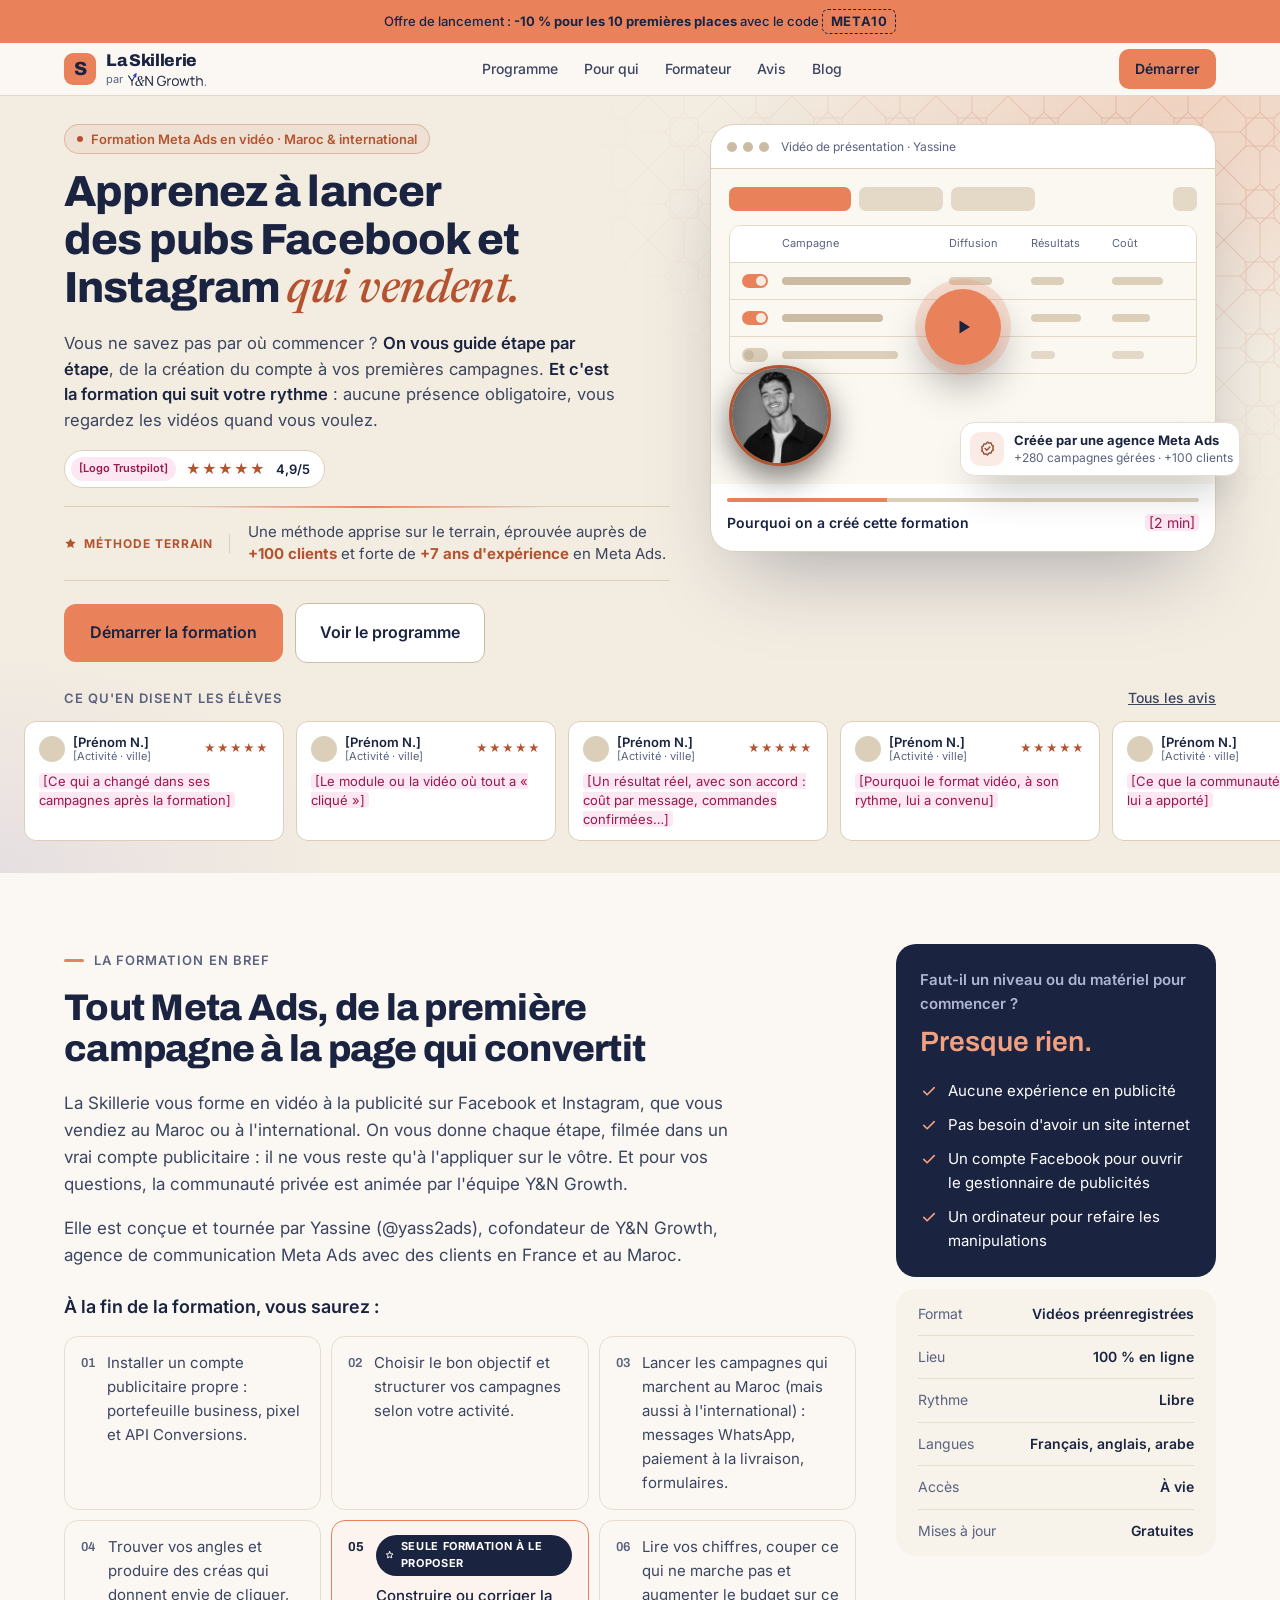
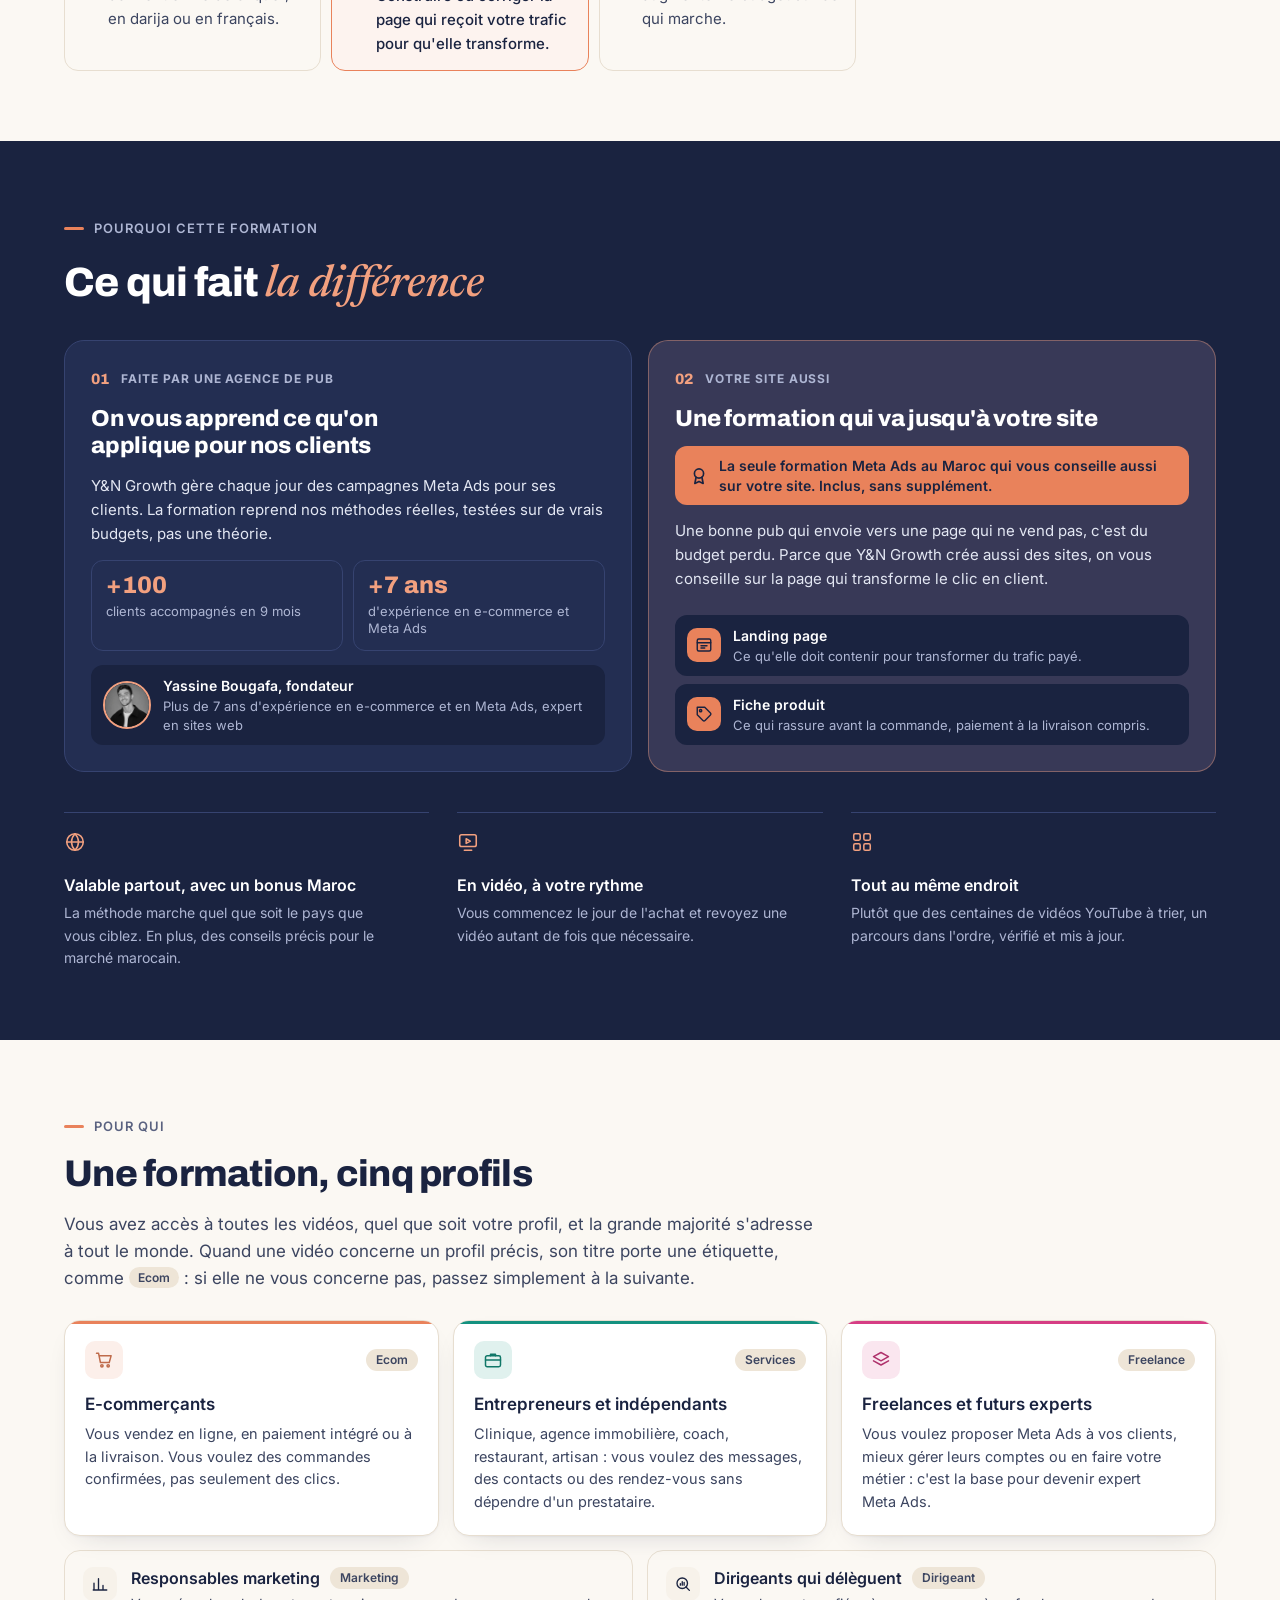
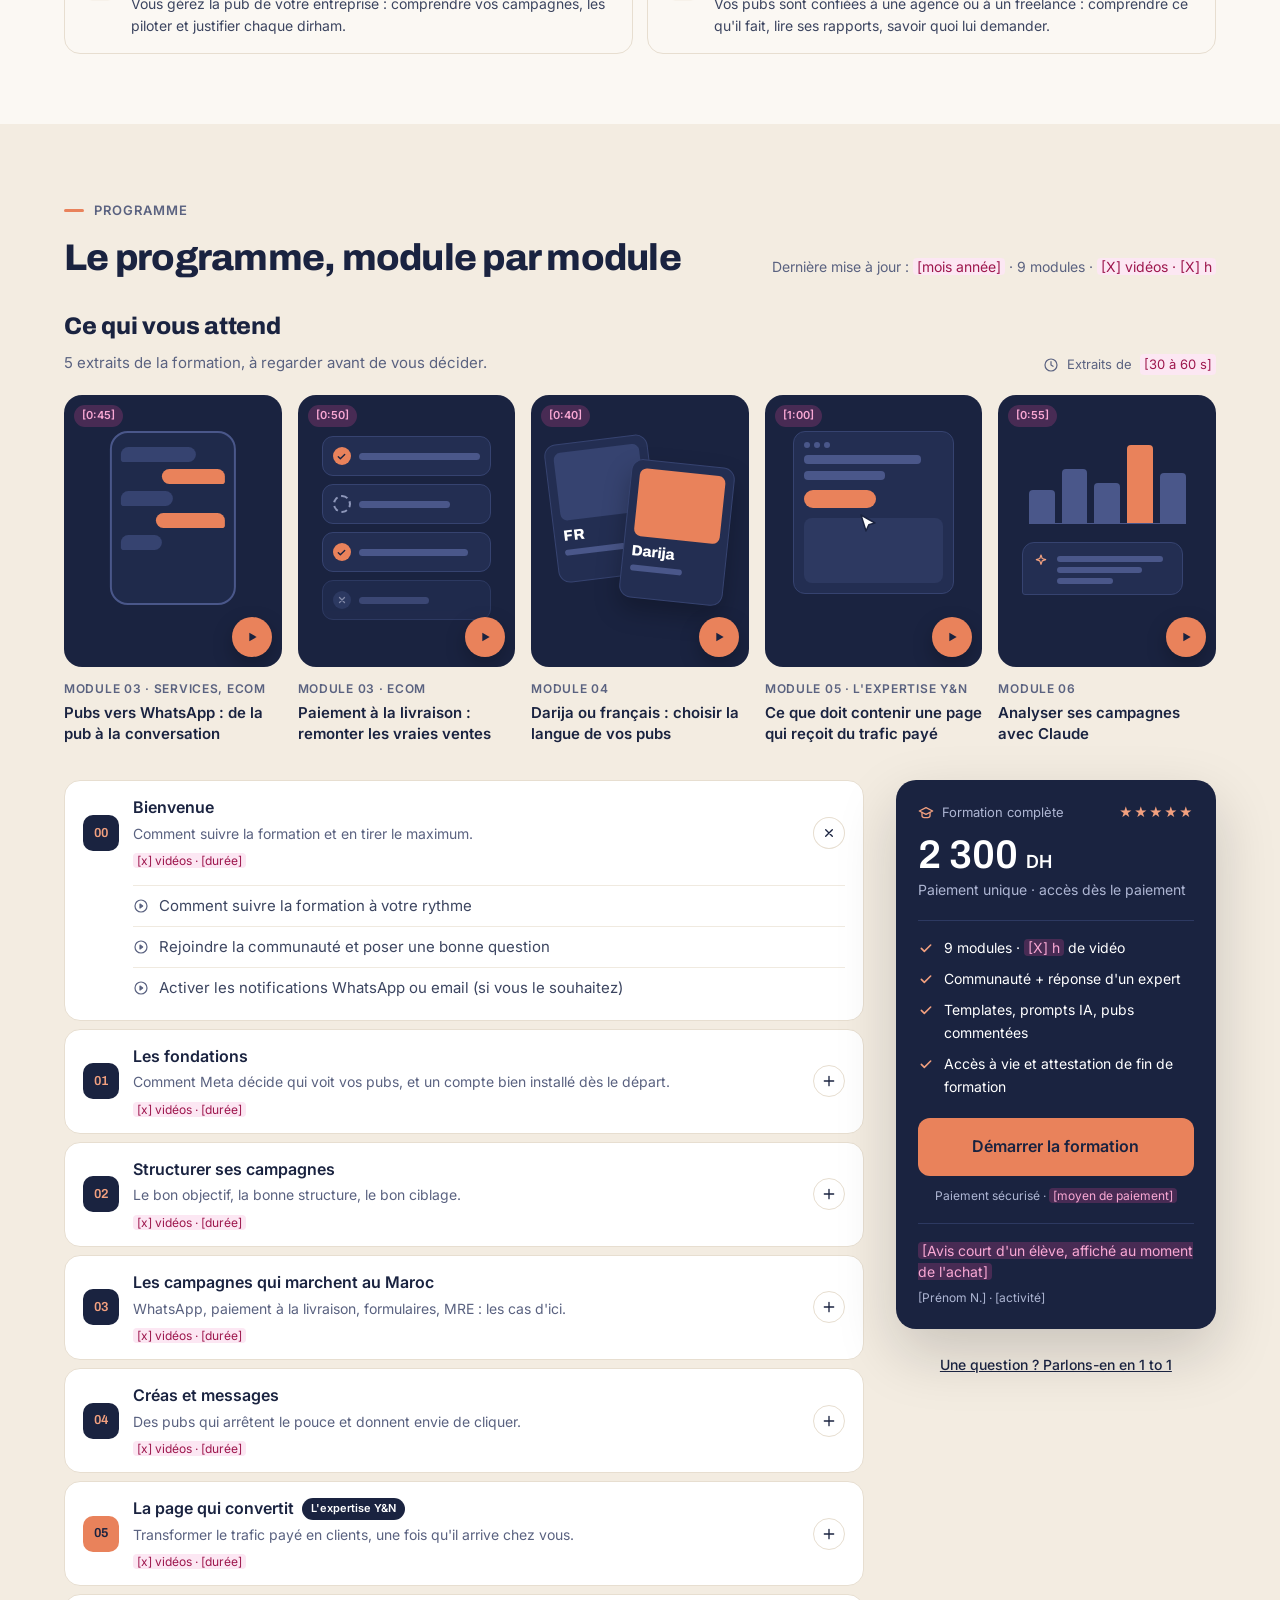
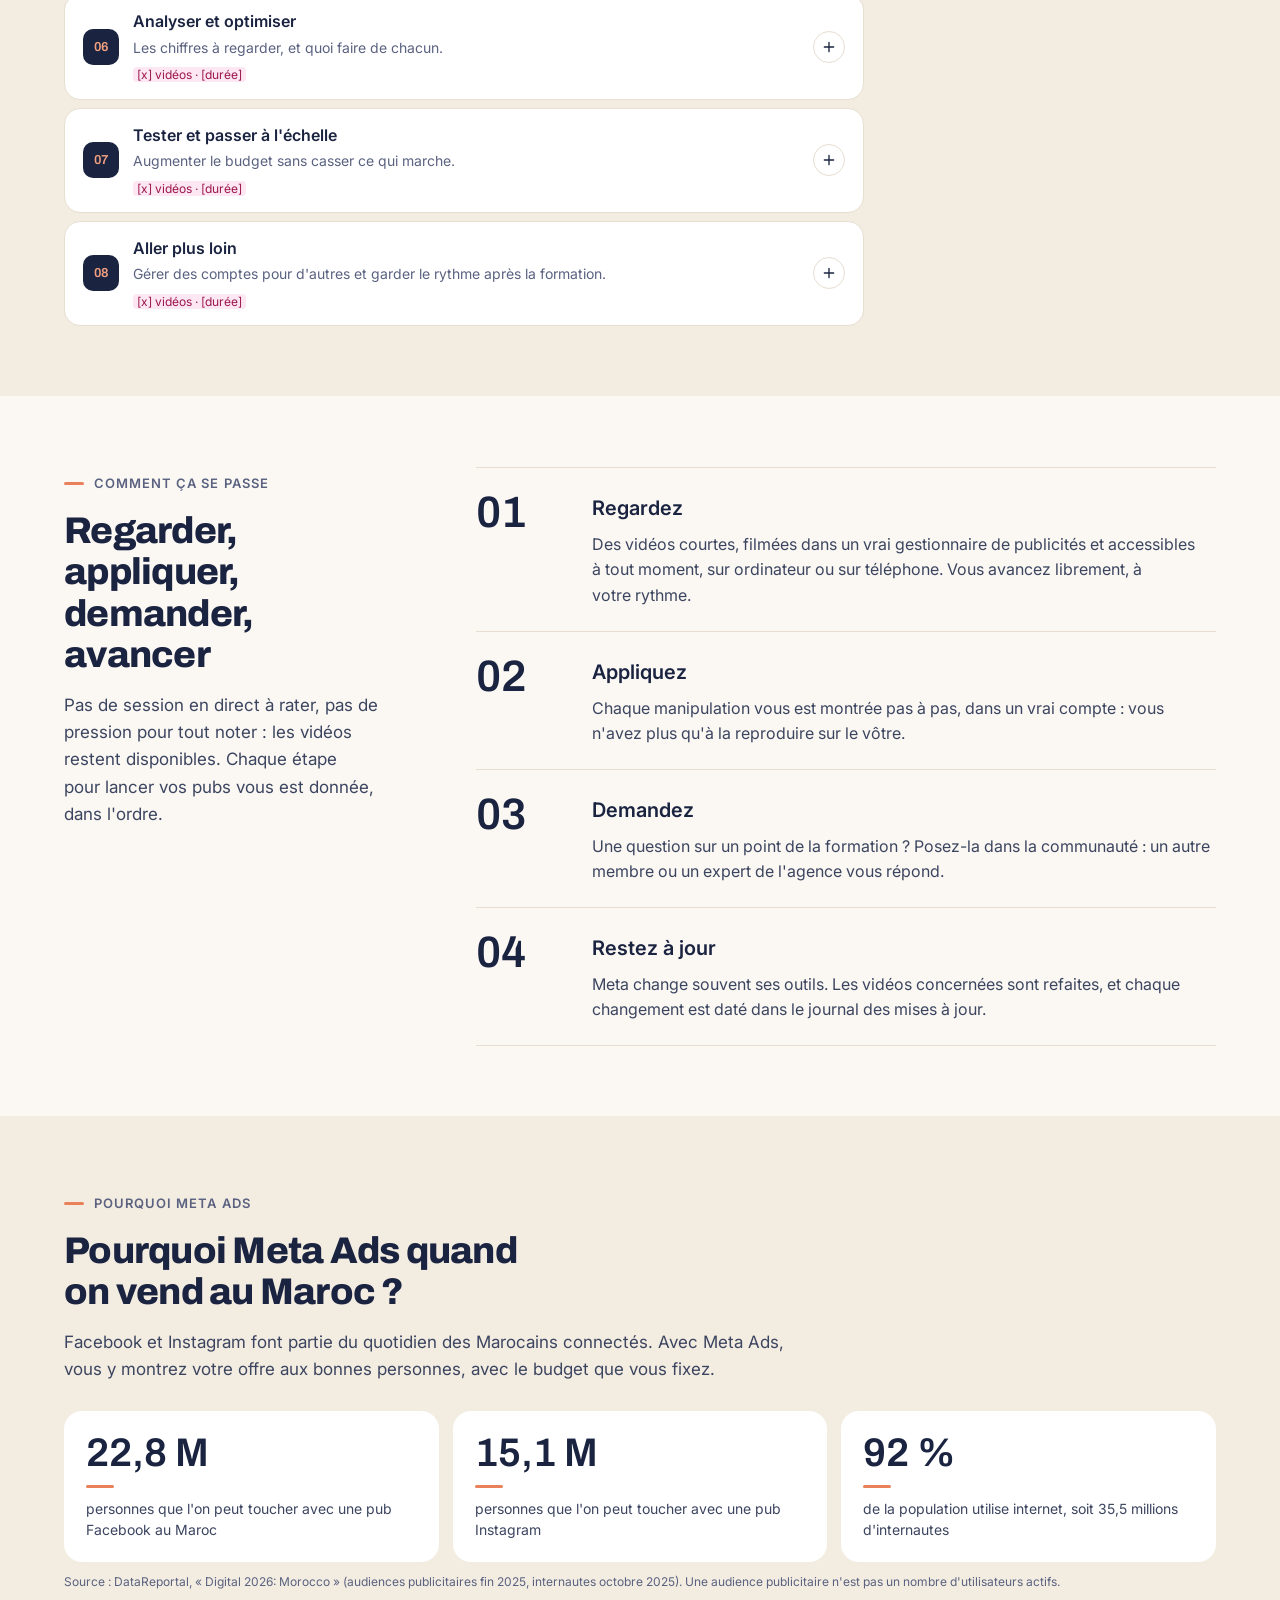
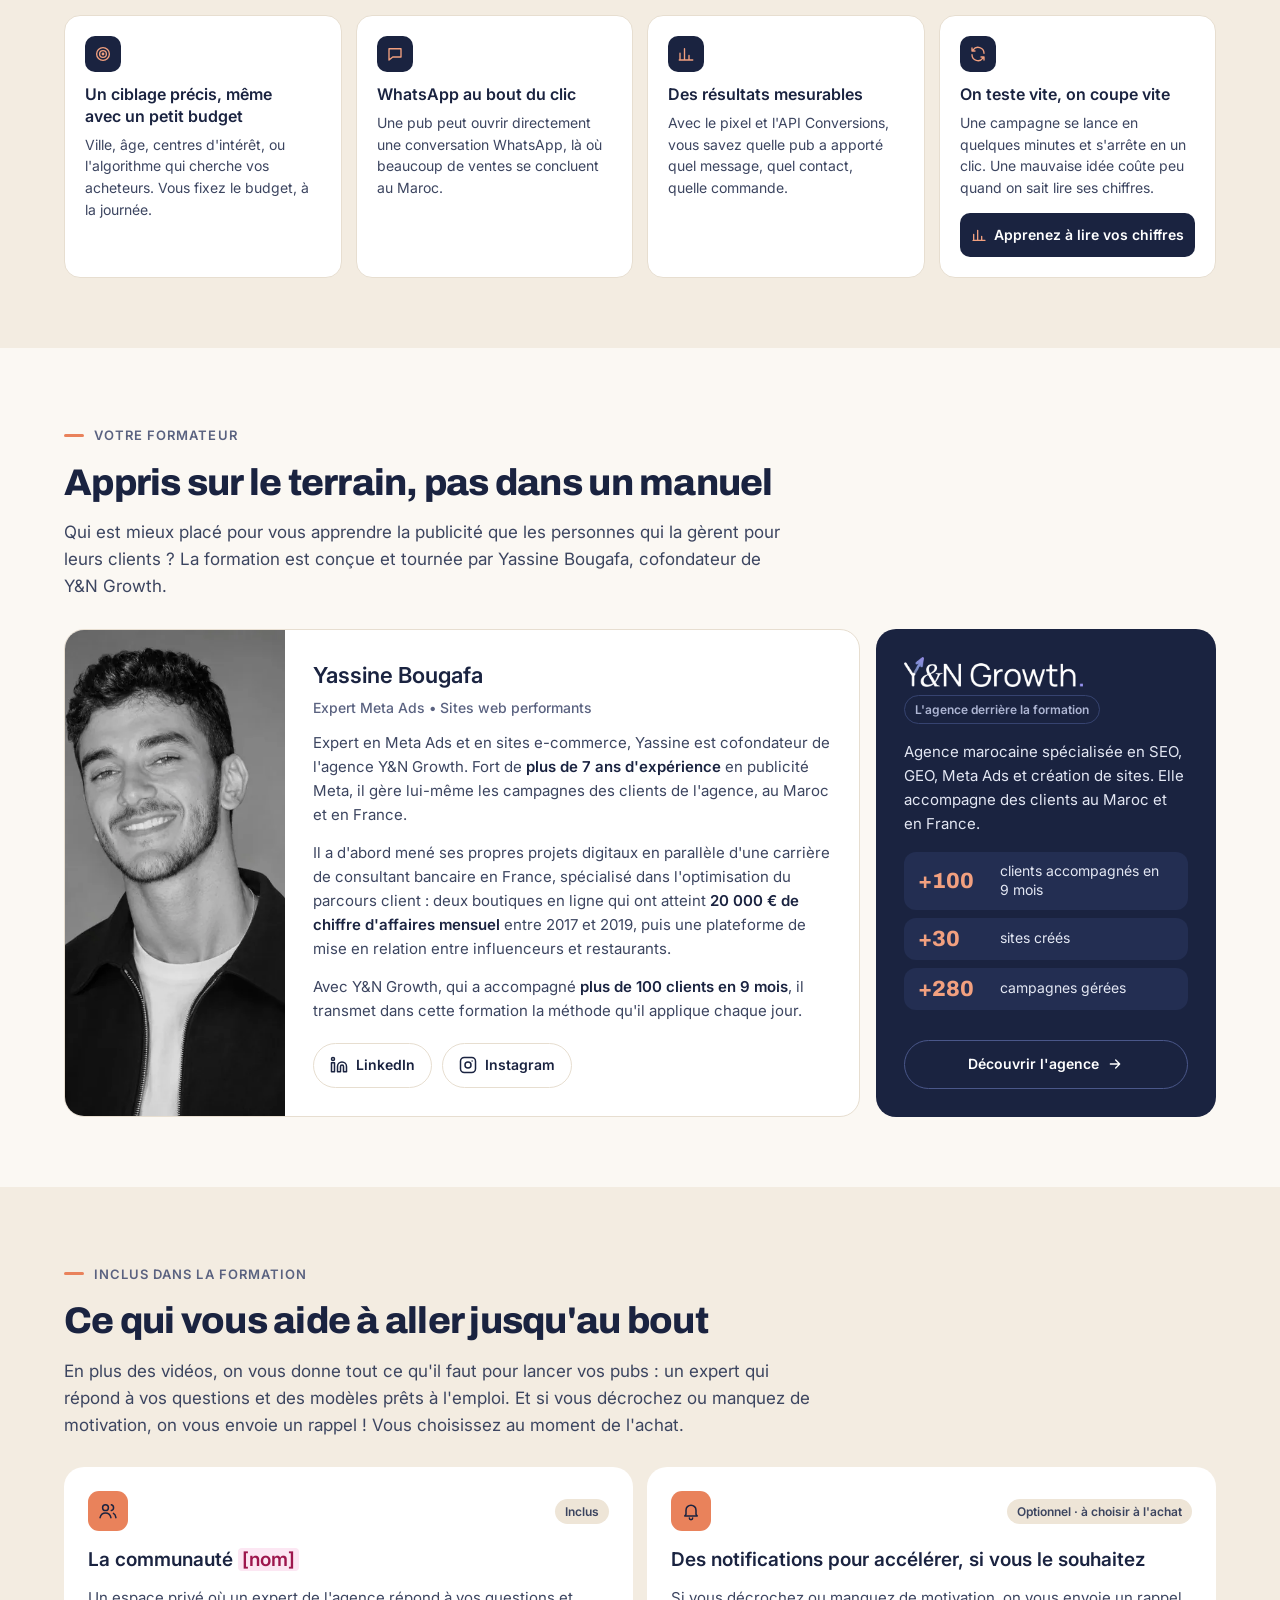
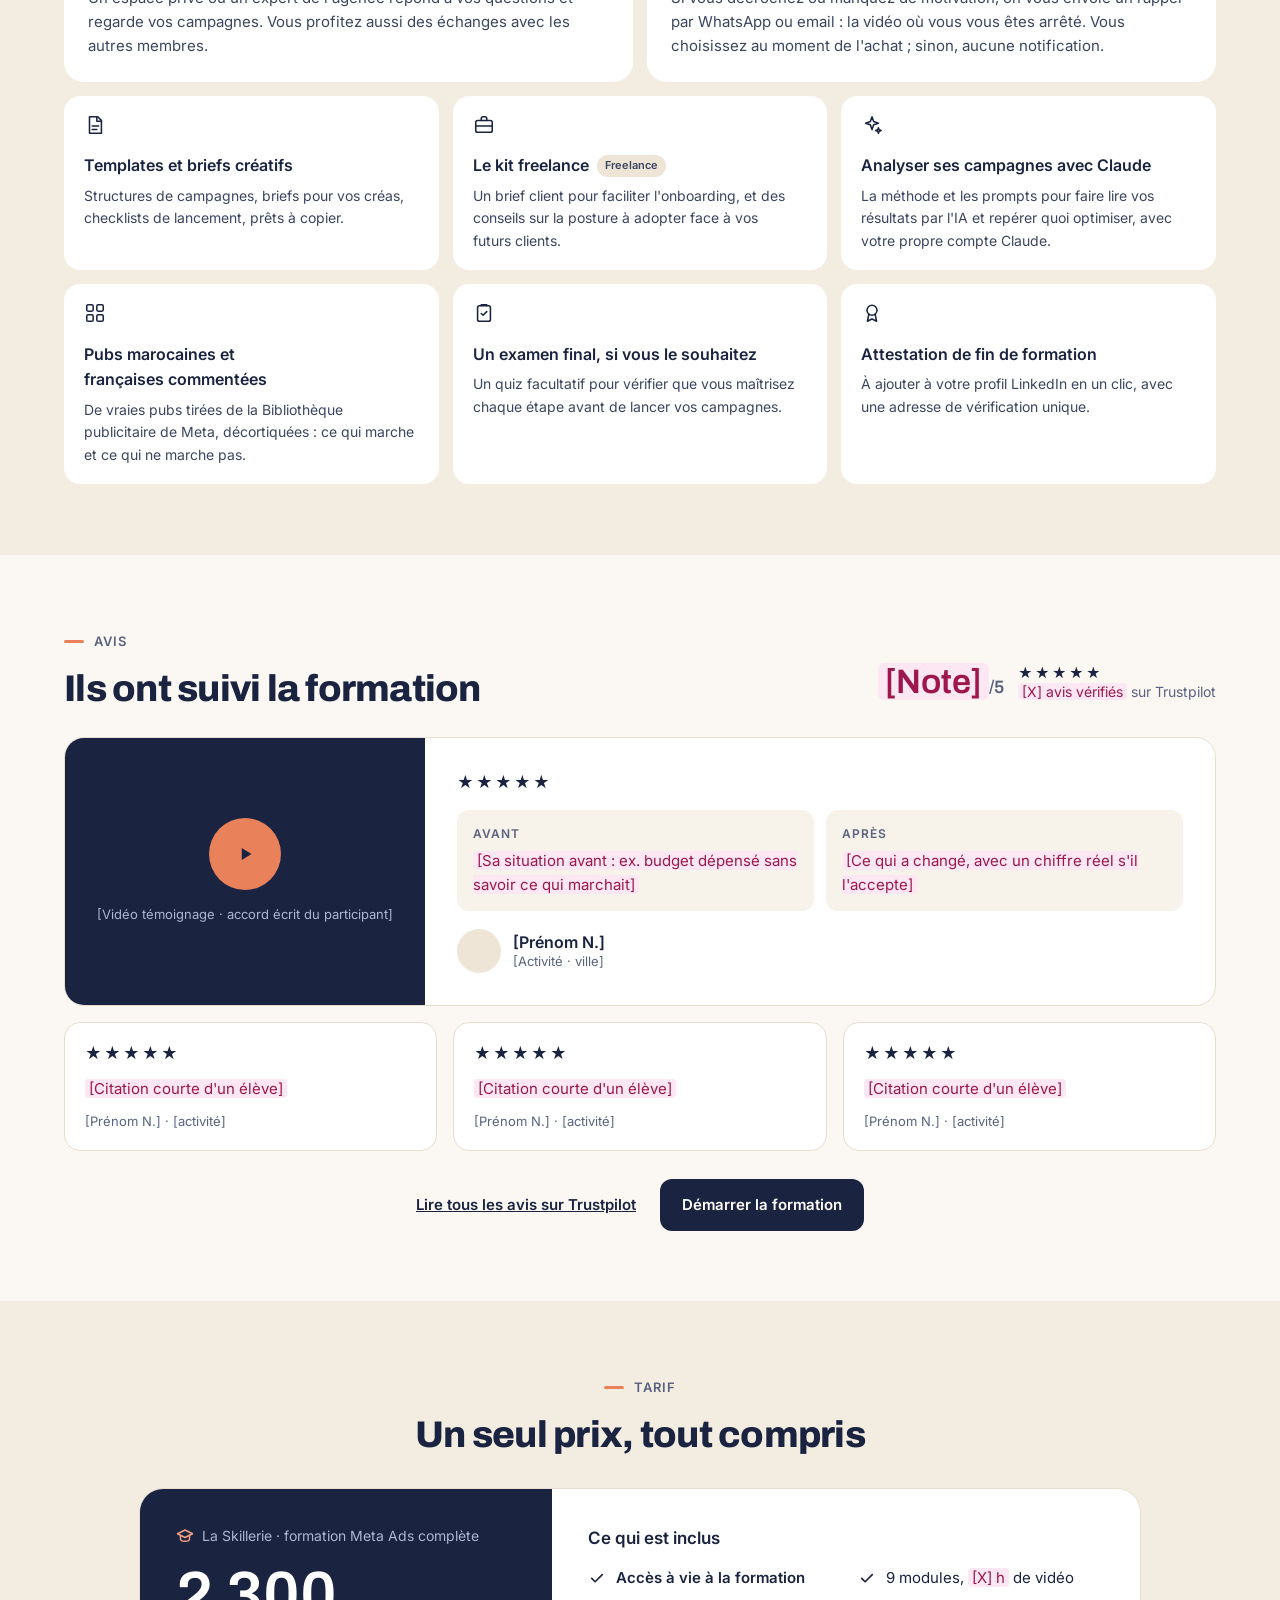
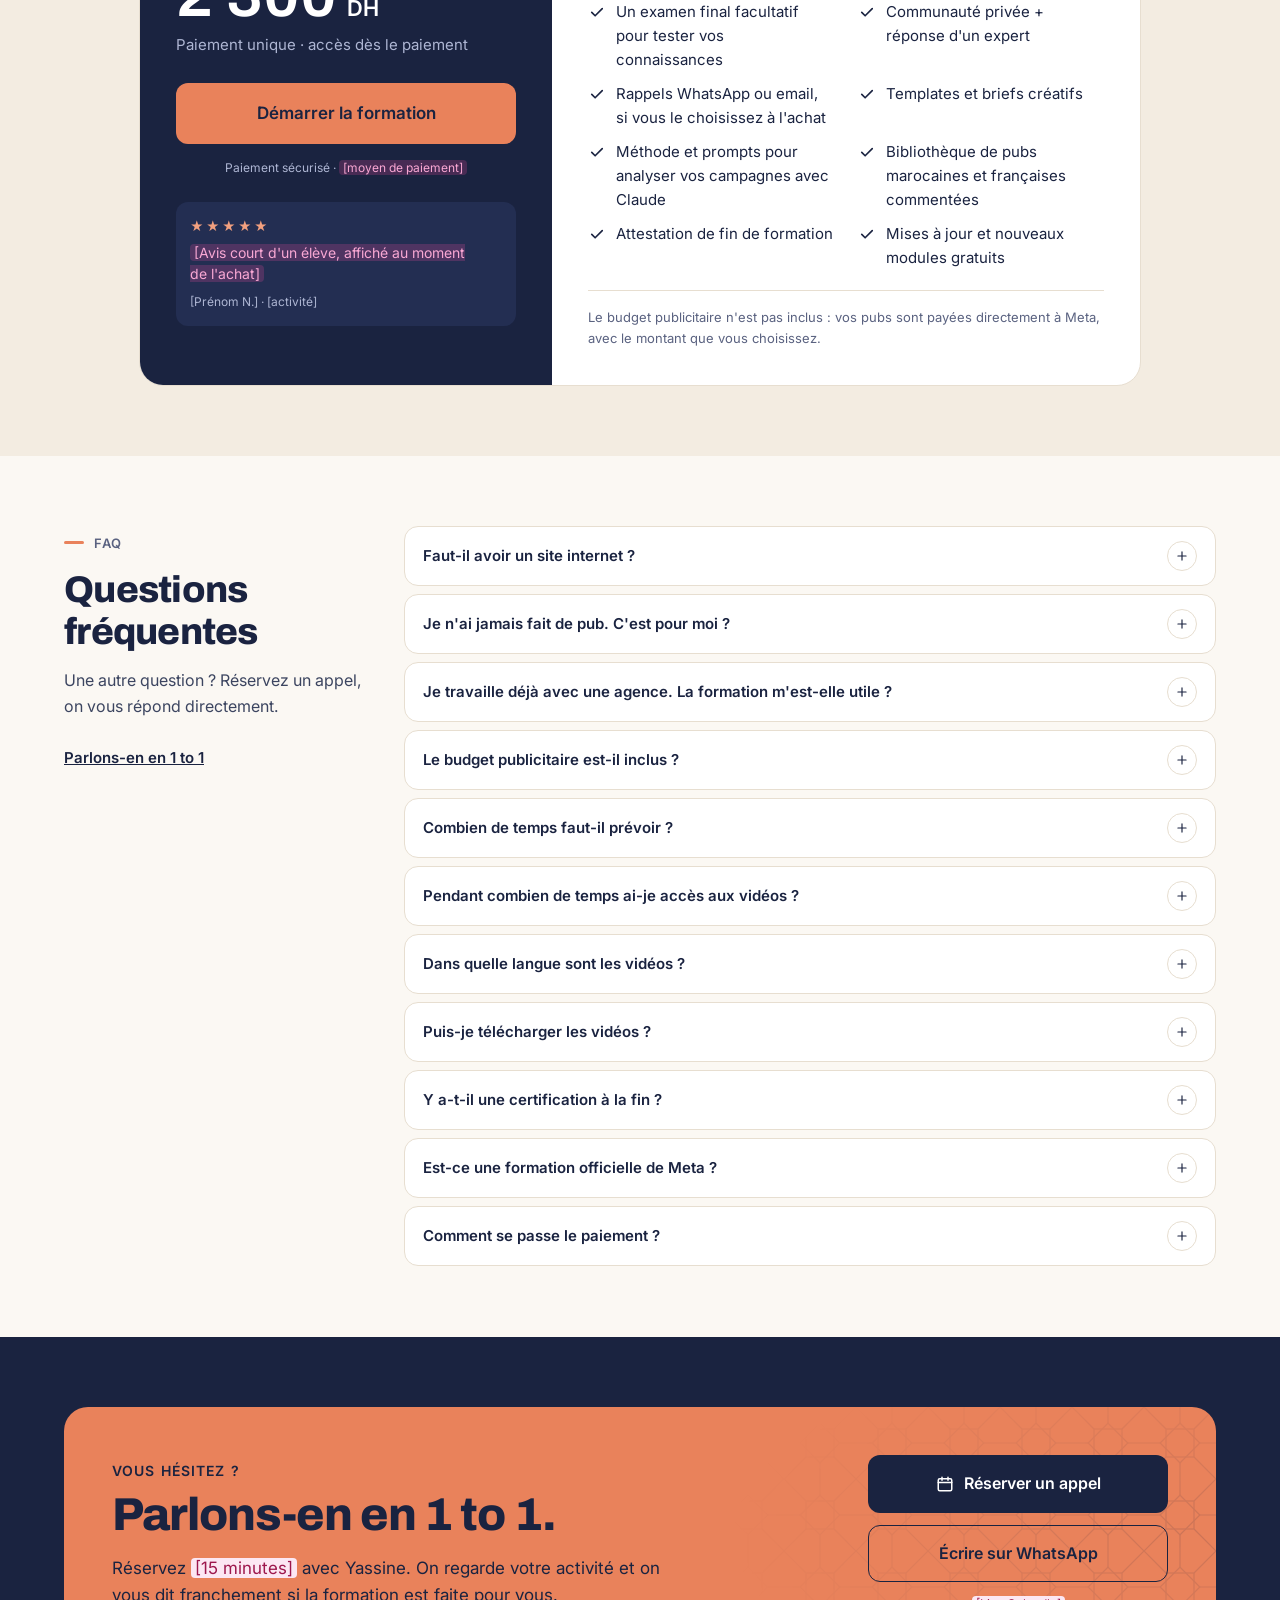
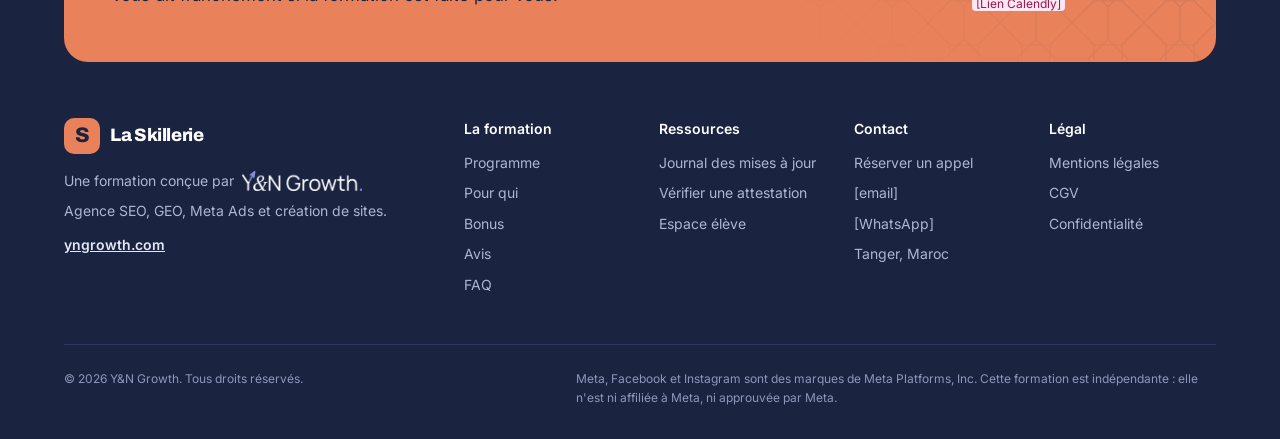
==== commit 9bcc081a: "Hero : « On vous guide étape par étape » en gras Co-Authored-By: Claude Opus 5.5 <noreply@anthropic." ====
--- a/public/index.html
+++ b/public/index.html
@@ -183,7 +183,7 @@
 <div class="mk-rise" style="flex: 1 1 520px; min-width: 0;">
 <p class="mk-eyebrow" style="display: inline-flex; align-items: center; gap: 8px; margin: 0 0 14px; padding: 5px 12px; border: 1px solid color-mix(in srgb, var(--d-accent) 30%, transparent); border-radius: 999px; background: color-mix(in srgb, var(--d-accent) 7%, transparent); font-size: 13px; font-weight: 600; line-height: 1.4; color: var(--d-accent);"><span aria-hidden="true" style="flex: none; width: 6px; height: 6px; border-radius: 50%; background: currentColor;"></span>Formation Meta Ads en vidéo · Maroc &amp; international</p>
 <h1 style="margin: 0 0 14px; font-family: Archivo, Inter, sans-serif; font-weight: 800; font-size: clamp(30px, 3.4vw, 44px); line-height: 1.1; letter-spacing: -0.02em; color: var(--d-ink); text-wrap: balance;">Apprenez à lancer des pubs Facebook et Instagram <span style="color: var(--d-accent); font-family: Newsreader, Georgia, serif; font-style: italic; font-weight: 500; font-size: 1.08em; letter-spacing: -0.01em;">qui vendent.</span></h1>
-<p style="margin: 0; font-size: clamp(16px, 1.3vw, 18px); line-height: 1.55; color: var(--d-text); max-width: 560px;">Vous ne savez pas par où commencer ? On vous guide étape par étape, de la création du compte à vos premières campagnes. <strong style="font-weight: 600; color: var(--d-ink);">Et c'est la formation qui suit votre rythme</strong> : aucune présence obligatoire, vous regardez les vidéos quand vous voulez.</p>
+<p style="margin: 0; font-size: clamp(16px, 1.3vw, 18px); line-height: 1.55; color: var(--d-text); max-width: 560px;">Vous ne savez pas par où commencer ? <strong style="font-weight: 600; color: var(--d-ink);">On vous guide étape par étape</strong>, de la création du compte à vos premières campagnes. <strong style="font-weight: 600; color: var(--d-ink);">Et c'est la formation qui suit votre rythme</strong> : aucune présence obligatoire, vous regardez les vidéos quand vous voulez.</p>
 
 <div style="margin-top: 16px;">
 <a href="#avis" aria-label="Note de 4,9 sur 5 sur Trustpilot, voir les avis" style="display: inline-flex; align-items: center; gap: 10px; padding: 6px 14px 6px 6px; border: 1px solid var(--d-line2); border-radius: 999px; background: var(--d-card); font-size: 13px; color: var(--d-text); text-decoration: none; min-height: 36px; box-sizing: border-box;"><span style="display: inline-flex; align-items: center; justify-content: center; height: 24px; padding: 0 8px; border-radius: 999px; background: var(--d-ph-bg); color: var(--d-ph-ink); font-size: 11px; font-weight: 600;">[Logo Trustpilot]</span><span style="color: var(--d-accent); letter-spacing: 1px; font-size: 14px;" aria-hidden="true">★★★★★</span><span><strong style="color: var(--d-ink); font-weight: 600;">4,9/5</strong></span></a>
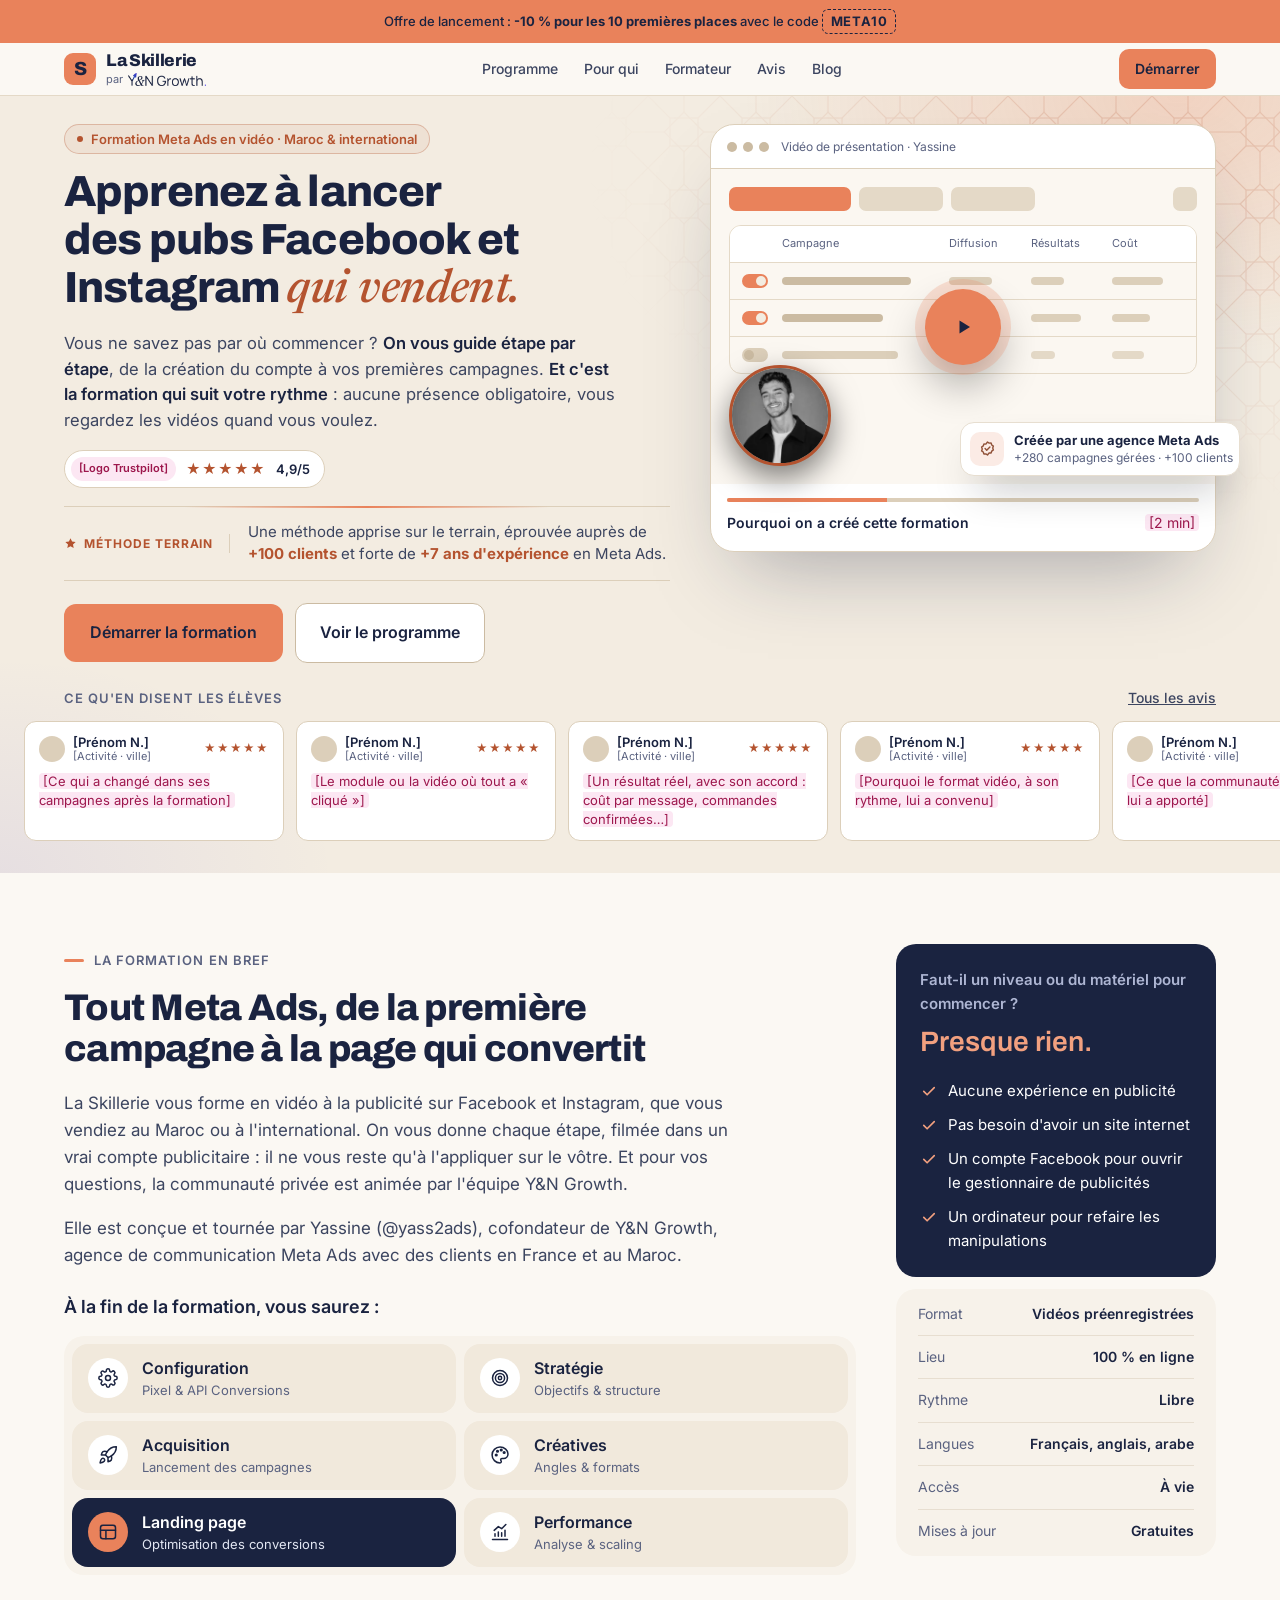
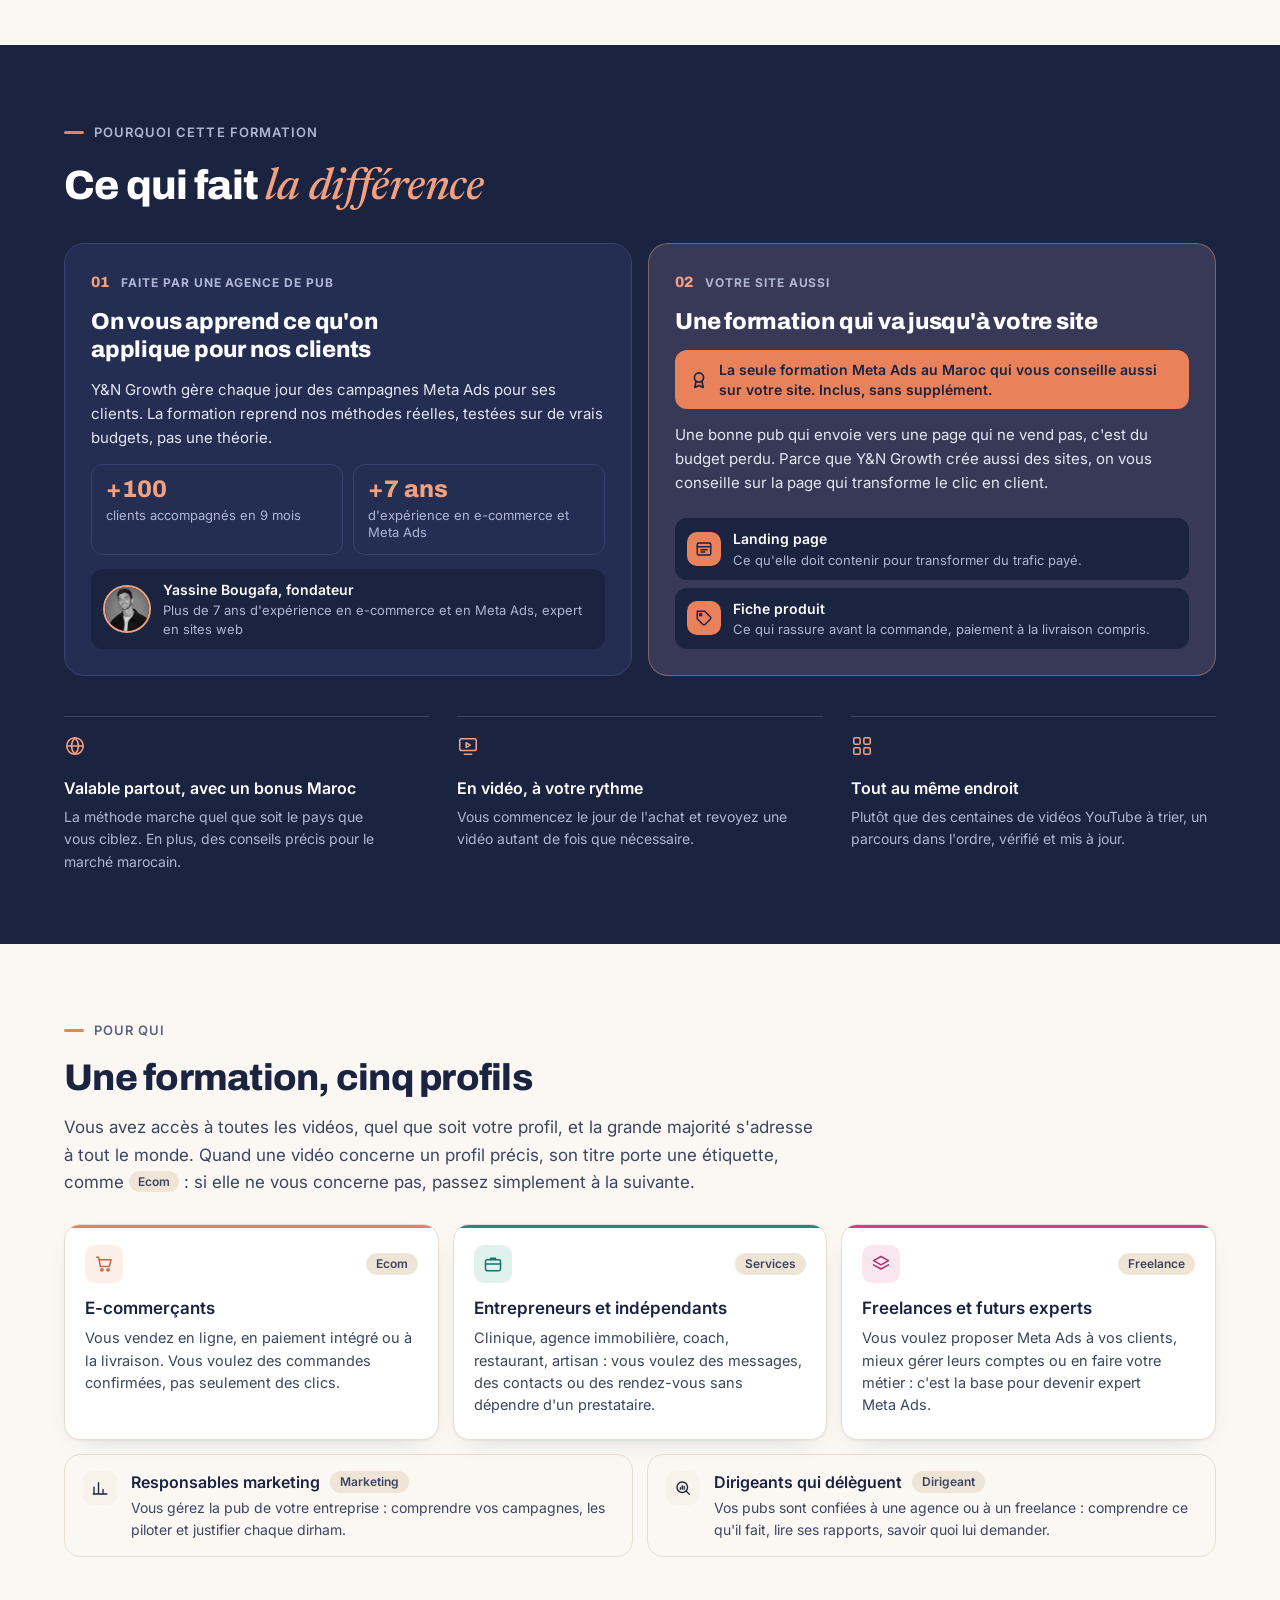
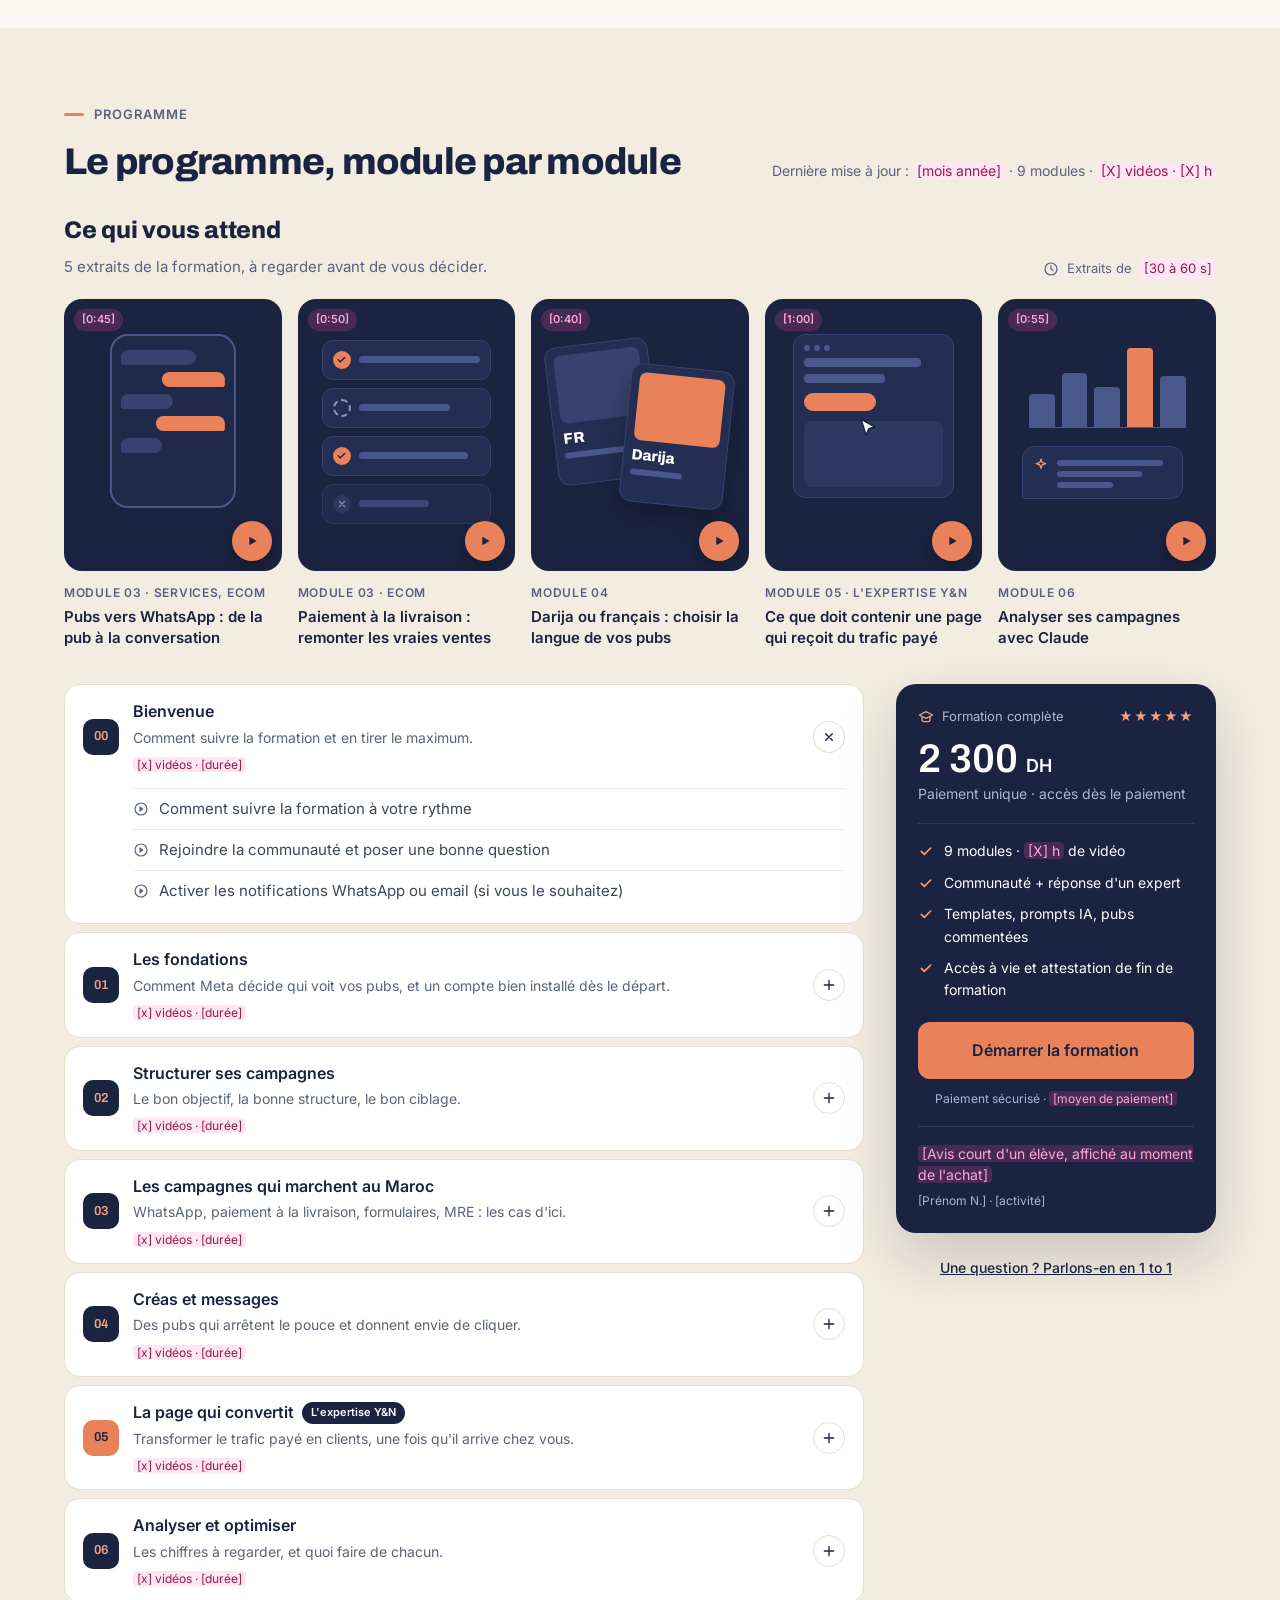
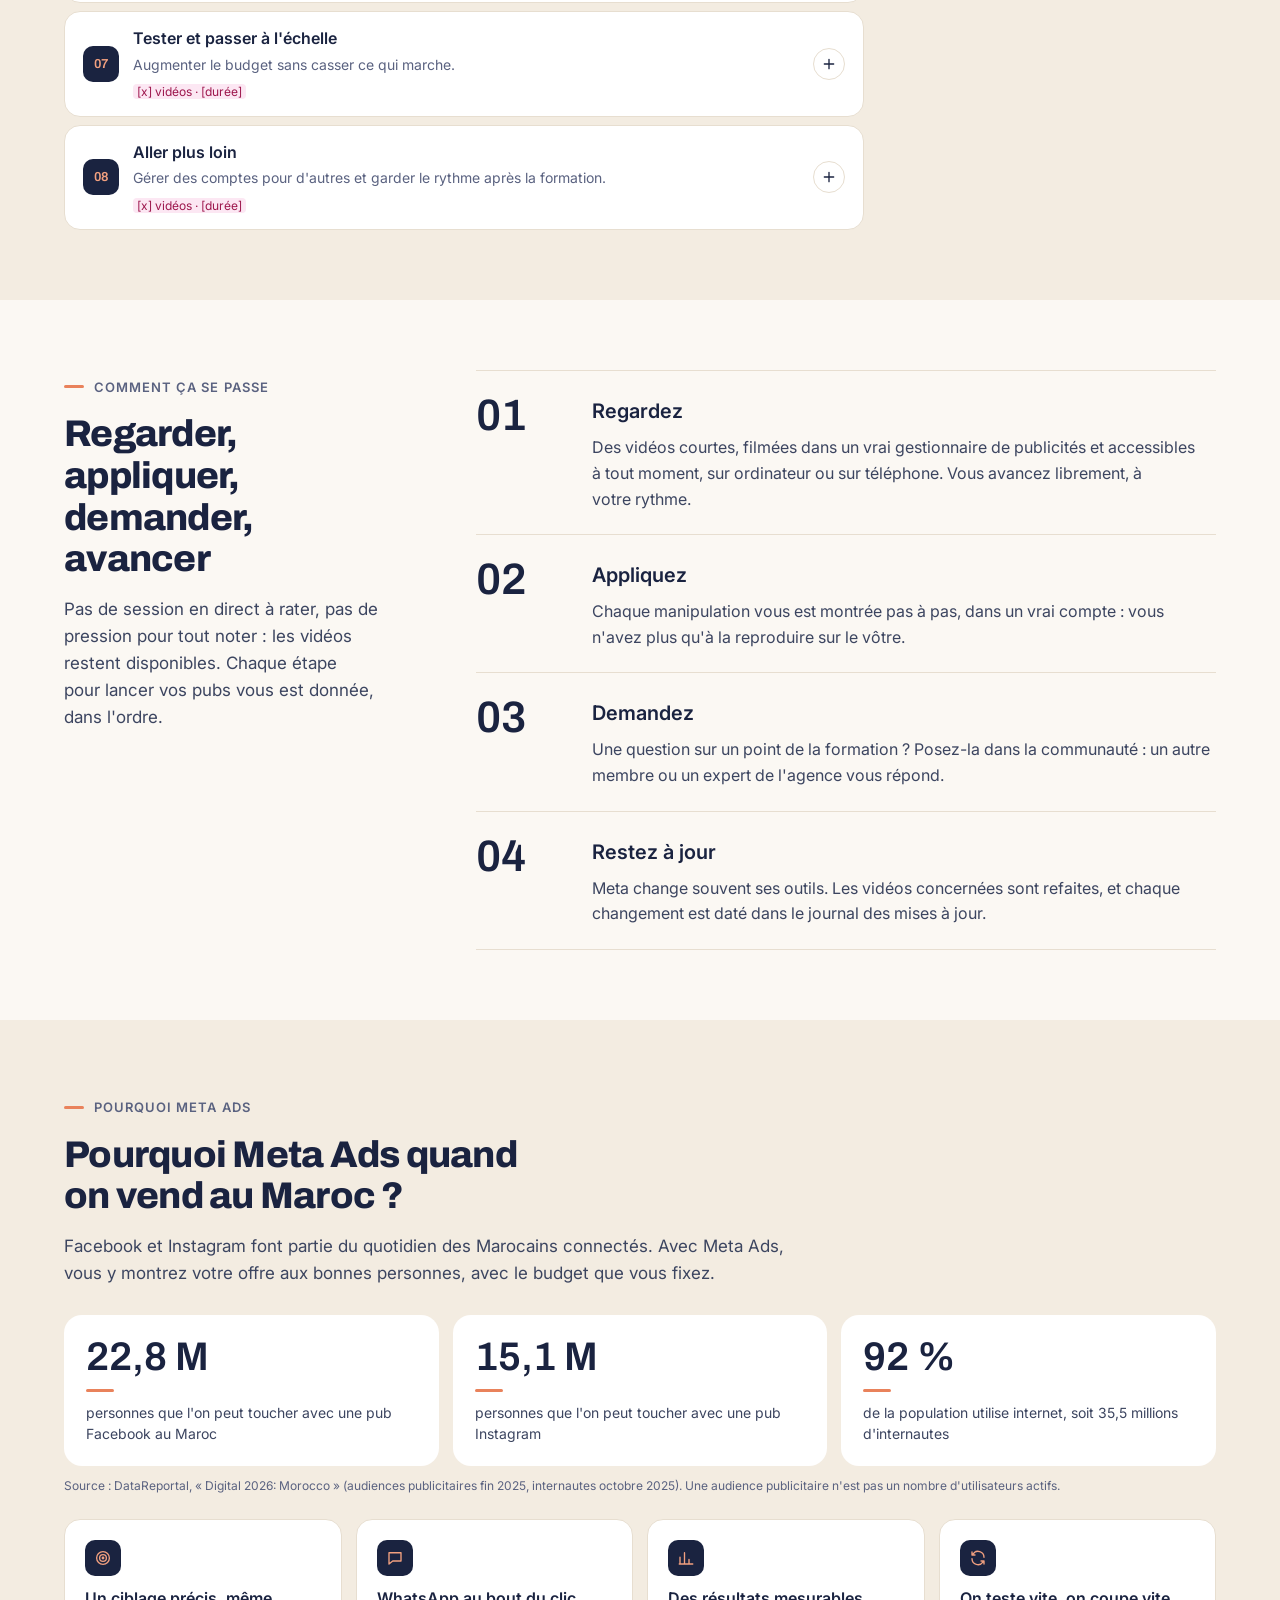
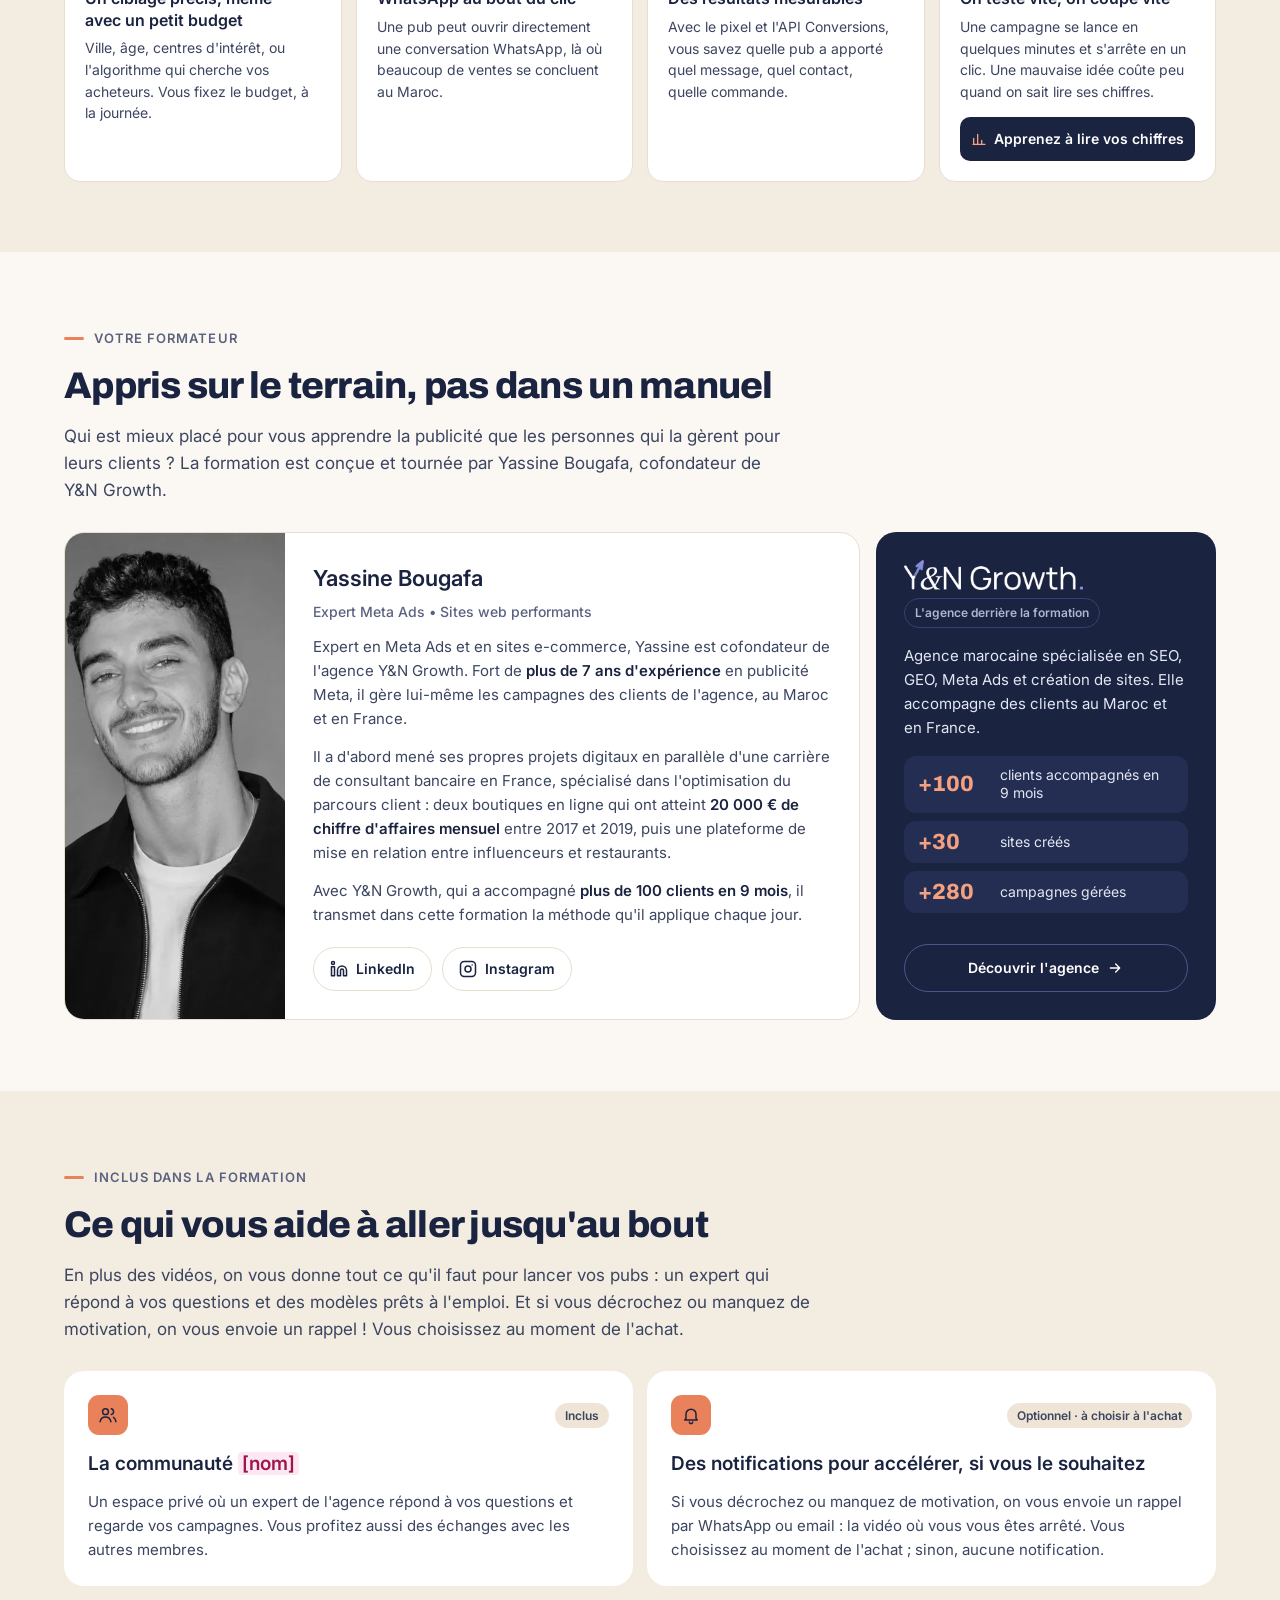
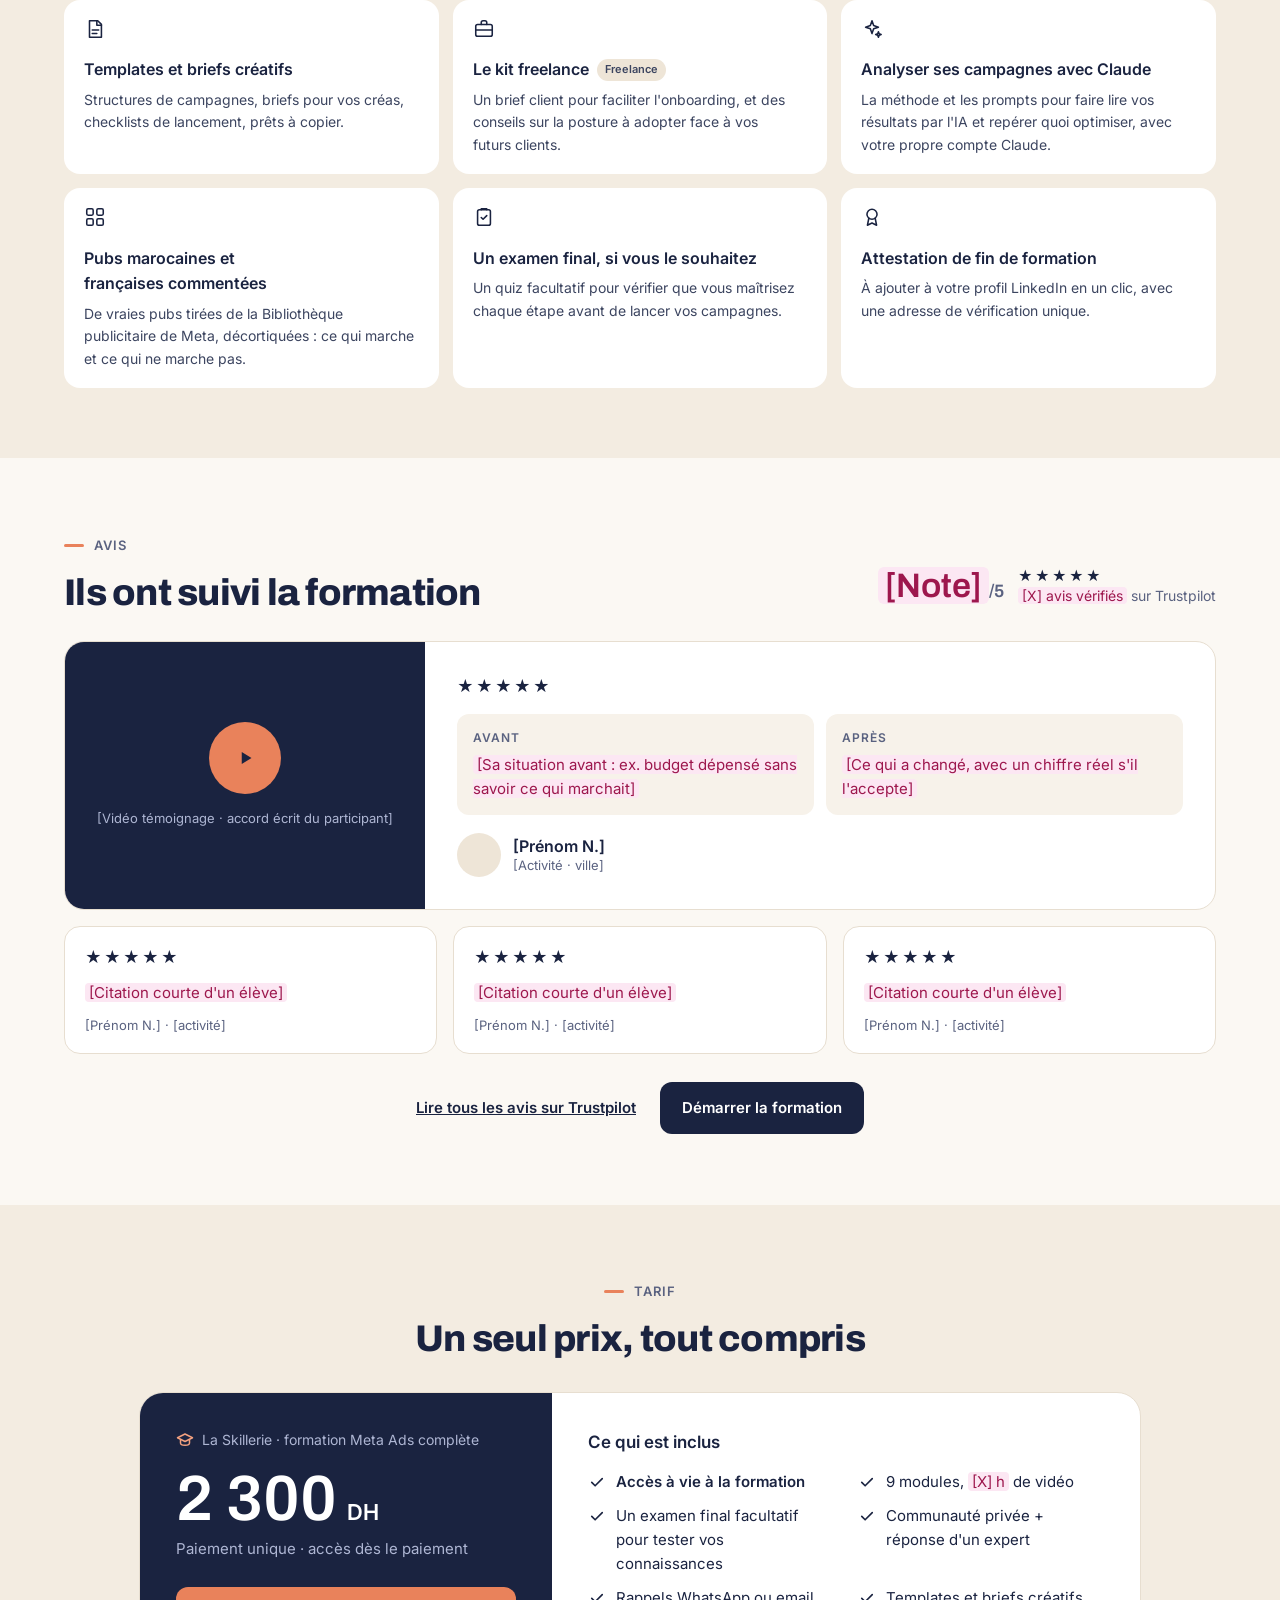
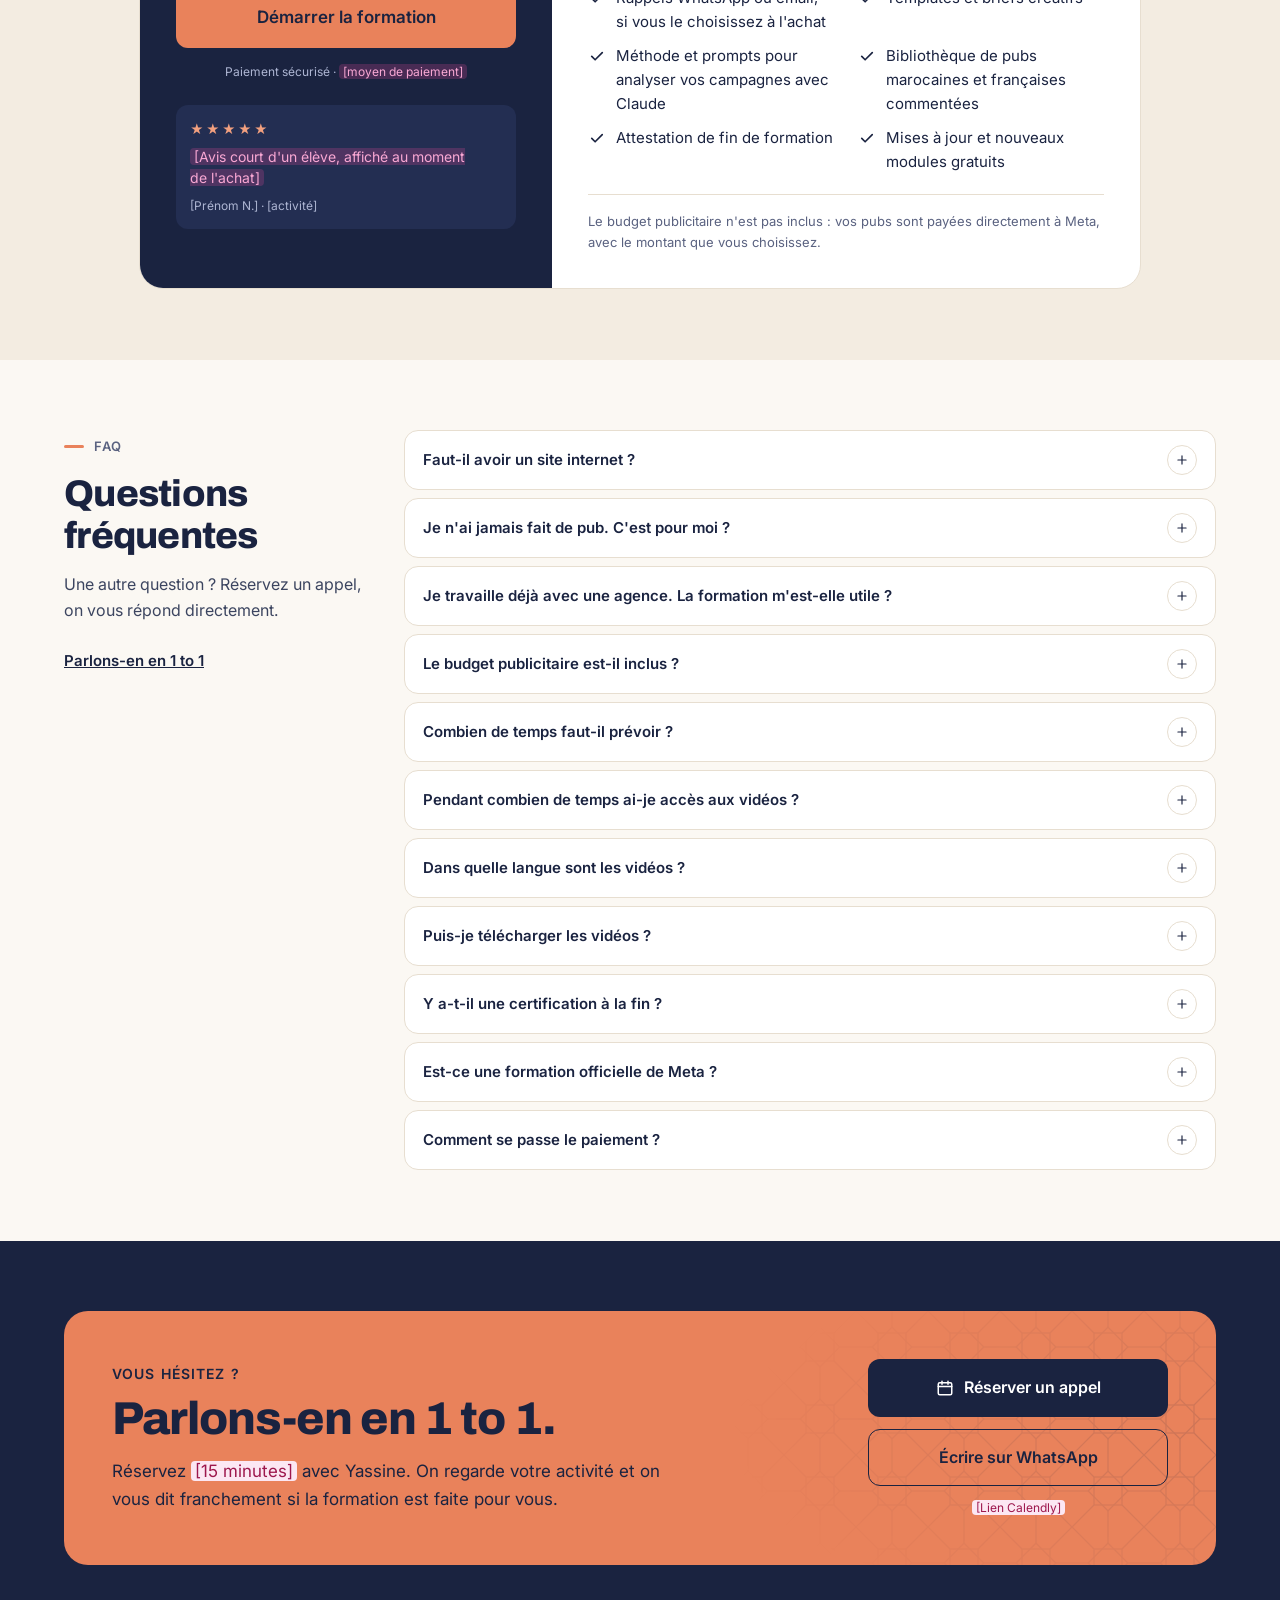
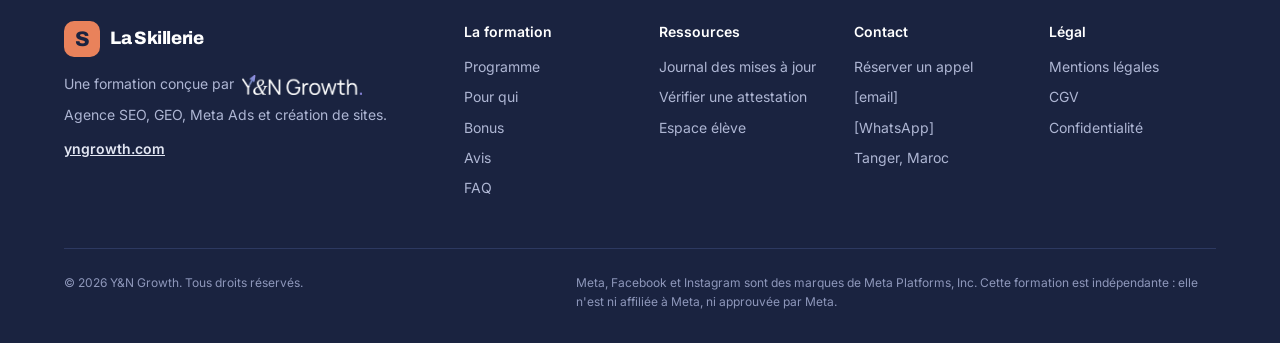
==== commit a31befe4: "« Vous saurez » : 6 tuiles avec icônes à la place des cartes numérotées Configuration, Stratégie, Ac" ====
--- a/public/index.html
+++ b/public/index.html
@@ -48,6 +48,17 @@
 .mk-pulse{animation:mkpulse 2s ease-out infinite}
 @media (prefers-reduced-motion: reduce){.mk-float,.mk-pulse{animation:none}.mk-float{transform:rotate(var(--r,0deg))}}
 @media (max-width: 1100px){.mk-fcs{position:static;display:flex;justify-content:flex-end;margin-top:-18px;margin-right:8px}.mk-fc{position:relative !important;top:auto !important;right:auto !important;bottom:auto !important}}
+/* À la fin de la formation, vous saurez : 6 tuiles */
+.mk-skills{list-style:none;margin:0;padding:8px;display:grid;grid-template-columns:repeat(2,minmax(0,1fr));gap:8px;background:var(--tint);border-radius:20px}
+.mk-skill{display:flex;align-items:center;gap:14px;min-width:0;padding:14px 16px;border-radius:16px;background:color-mix(in srgb,var(--chip) 72%,var(--tint))}
+.mk-skill-ic{flex:none;width:40px;height:40px;border-radius:50%;display:flex;align-items:center;justify-content:center;background:var(--surface);color:var(--ink)}
+.mk-skill-t{display:block;font-size:16px;font-weight:600;line-height:1.3;color:var(--ink)}
+.mk-skill-d{display:block;margin-top:2px;font-size:13px;line-height:1.4;color:var(--muted)}
+.mk-skill.is-hi{background:var(--d-bg)}
+.mk-skill.is-hi .mk-skill-ic{background:var(--accent);color:var(--on-accent)}
+.mk-skill.is-hi .mk-skill-t{color:var(--d-ink)}
+.mk-skill.is-hi .mk-skill-d{color:var(--d-text)}
+@media (max-width: 560px){.mk-skills{grid-template-columns:minmax(0,1fr)}}
 /* Pour qui : 3 profils mis en avant + 2 profils compacts */
 .mk-pq{display:grid;grid-template-columns:repeat(6,minmax(0,1fr));gap:14px}
 .mk-prof{box-sizing:border-box;min-width:0;border:1px solid var(--line);border-radius:16px;background:var(--surface);transition:transform .25s ease,border-color .25s ease,background-color .25s ease,box-shadow .25s ease}
@@ -318,14 +329,14 @@
 <p style="margin: 0 0 24px; font-size: 17px; color: var(--text); max-width: 680px;">Elle est conçue et tournée par Yassine (@yass2ads), cofondateur de Y&amp;N Growth, agence de communication Meta Ads avec des clients en France et au Maroc.</p>
 
 <h3 style="margin: 0 0 14px; font-size: 18px; font-weight: 600; color: var(--ink);">À la fin de la formation, vous saurez :</h3>
-<div style="display: grid; grid-template-columns: repeat(auto-fit, minmax(min(250px, 100%), 1fr)); gap: 10px;">
-<div style="display: flex; gap: 12px; padding: 14px 16px; border: 1px solid var(--line); border-radius: 14px;"><span style="font-family: Archivo, Inter, sans-serif; font-size: 13px; font-weight: 600; color: var(--muted); flex: none; padding-top: 2px;">01</span><span style="font-size: 15px; color: var(--text);">Installer un compte publicitaire propre : portefeuille business, pixel et API Conversions.</span></div>
-<div style="display: flex; gap: 12px; padding: 14px 16px; border: 1px solid var(--line); border-radius: 14px;"><span style="font-family: Archivo, Inter, sans-serif; font-size: 13px; font-weight: 600; color: var(--muted); flex: none; padding-top: 2px;">02</span><span style="font-size: 15px; color: var(--text);">Choisir le bon objectif et structurer vos campagnes selon votre activité.</span></div>
-<div style="display: flex; gap: 12px; padding: 14px 16px; border: 1px solid var(--line); border-radius: 14px;"><span style="font-family: Archivo, Inter, sans-serif; font-size: 13px; font-weight: 600; color: var(--muted); flex: none; padding-top: 2px;">03</span><span style="font-size: 15px; color: var(--text);">Lancer les campagnes qui marchent au Maroc (mais aussi à l'international) : messages WhatsApp, paiement à la livraison, formulaires.</span></div>
-<div style="display: flex; gap: 12px; padding: 14px 16px; border: 1px solid var(--line); border-radius: 14px;"><span style="font-family: Archivo, Inter, sans-serif; font-size: 13px; font-weight: 600; color: var(--muted); flex: none; padding-top: 2px;">04</span><span style="font-size: 15px; color: var(--text);">Trouver vos angles et produire des créas qui donnent envie de cliquer, en darija ou en français.</span></div>
-<div style="position: relative; display: flex; gap: 12px; padding: 14px 16px; border: 1.5px solid var(--accent); border-radius: 14px; background: color-mix(in srgb, var(--accent) 10%, var(--surface));"><span style="font-family: Archivo, Inter, sans-serif; font-size: 13px; font-weight: 700; color: var(--ink); flex: none; padding-top: 2px;">05</span><span style="display: flex; flex-direction: column; gap: 8px; align-items: flex-start;"><span style="display: inline-flex; align-items: center; gap: 6px; font-size: 11px; font-weight: 700; letter-spacing: .06em; text-transform: uppercase; padding: 3px 9px; border-radius: 999px; background: var(--ink); color: var(--surface);"><svg width="12" height="12" viewBox="0 0 24 24" fill="none" stroke="currentColor" stroke-width="2.4" stroke-linecap="round" stroke-linejoin="round" aria-hidden="true"><path d="M12 3l2.6 5.6 6.1.7-4.5 4.2 1.2 6L12 16.6 6.6 19.5l1.2-6L3.3 9.3l6.1-.7z"></path></svg>Seule formation à le proposer</span><span style="font-size: 15px; font-weight: 500; color: var(--ink);">Construire ou corriger la page qui reçoit votre trafic pour qu'elle transforme.</span></span></div>
-<div style="display: flex; gap: 12px; padding: 14px 16px; border: 1px solid var(--line); border-radius: 14px;"><span style="font-family: Archivo, Inter, sans-serif; font-size: 13px; font-weight: 600; color: var(--muted); flex: none; padding-top: 2px;">06</span><span style="font-size: 15px; color: var(--text);">Lire vos chiffres, couper ce qui ne marche pas et augmenter le budget sur ce qui marche.</span></div>
-</div>
+<ul class="mk-skills">
+<li class="mk-skill"><span class="mk-skill-ic"><svg width="20" height="20" viewBox="0 0 24 24" fill="none" stroke="currentColor" stroke-width="1.8" stroke-linecap="round" stroke-linejoin="round" aria-hidden="true"><circle cx="12" cy="12" r="3"></circle><path d="M19.4 15a1.65 1.65 0 00.33 1.82l.06.06a2 2 0 01-2.83 2.83l-.06-.06a1.65 1.65 0 00-1.82-.33 1.65 1.65 0 00-1 1.51V21a2 2 0 01-4 0v-.09A1.65 1.65 0 009 19.4a1.65 1.65 0 00-1.82.33l-.06.06a2 2 0 01-2.83-2.83l.06-.06A1.65 1.65 0 004.68 15a1.65 1.65 0 00-1.51-1H3a2 2 0 010-4h.09A1.65 1.65 0 004.6 9a1.65 1.65 0 00-.33-1.82l-.06-.06a2 2 0 012.83-2.83l.06.06A1.65 1.65 0 009 4.68a1.65 1.65 0 001-1.51V3a2 2 0 014 0v.09a1.65 1.65 0 001 1.51 1.65 1.65 0 001.82-.33l.06-.06a2 2 0 012.83 2.83l-.06.06A1.65 1.65 0 0019.4 9a1.65 1.65 0 001.51 1H21a2 2 0 010 4h-.09a1.65 1.65 0 00-1.51 1z"></path></svg></span><span style="min-width: 0;"><span class="mk-skill-t">Configuration</span><span class="mk-skill-d">Pixel &amp; API Conversions</span></span></li>
+<li class="mk-skill"><span class="mk-skill-ic"><svg width="20" height="20" viewBox="0 0 24 24" fill="none" stroke="currentColor" stroke-width="1.8" stroke-linecap="round" stroke-linejoin="round" aria-hidden="true"><circle cx="12" cy="12" r="9"></circle><circle cx="12" cy="12" r="5.5"></circle><circle cx="12" cy="12" r="2"></circle></svg></span><span style="min-width: 0;"><span class="mk-skill-t">Stratégie</span><span class="mk-skill-d">Objectifs &amp; structure</span></span></li>
+<li class="mk-skill"><span class="mk-skill-ic"><svg width="20" height="20" viewBox="0 0 24 24" fill="none" stroke="currentColor" stroke-width="1.8" stroke-linecap="round" stroke-linejoin="round" aria-hidden="true"><path d="M4.5 16.5c-1.5 1.26-2 5-2 5s3.74-.5 5-2c.71-.84.7-2.13-.09-2.91a2.18 2.18 0 00-2.91-.09z"></path><path d="M12 15l-3-3a22 22 0 012-3.95A12.88 12.88 0 0122 2c0 2.72-.78 7.5-6 11a22.35 22.35 0 01-4 2z"></path><path d="M9 12H4s.55-3.03 2-4c1.62-1.08 5 0 5 0M12 15v5s3.03-.55 4-2c1.08-1.62 0-5 0-5"></path></svg></span><span style="min-width: 0;"><span class="mk-skill-t">Acquisition</span><span class="mk-skill-d">Lancement des campagnes</span></span></li>
+<li class="mk-skill"><span class="mk-skill-ic"><svg width="20" height="20" viewBox="0 0 24 24" fill="none" stroke="currentColor" stroke-width="1.8" stroke-linecap="round" stroke-linejoin="round" aria-hidden="true"><path d="M12 2.5c-5.2 0-9.5 4.2-9.5 9.5s4.3 9.5 9.5 9.5c.9 0 1.6-.7 1.6-1.6 0-.4-.2-.8-.4-1.1-.3-.3-.4-.6-.4-1.1 0-.9.7-1.6 1.6-1.6h1.9c2.9 0 5.3-2.4 5.3-5.3C21.6 6.4 17.3 2.5 12 2.5z"></path><circle cx="7.5" cy="12" r="1" fill="currentColor"></circle><circle cx="9" cy="7.5" r="1" fill="currentColor"></circle><circle cx="13.5" cy="6" r="1" fill="currentColor"></circle><circle cx="17" cy="9" r="1" fill="currentColor"></circle></svg></span><span style="min-width: 0;"><span class="mk-skill-t">Créatives</span><span class="mk-skill-d">Angles &amp; formats</span></span></li>
+<li class="mk-skill is-hi"><span class="mk-skill-ic"><svg width="20" height="20" viewBox="0 0 24 24" fill="none" stroke="currentColor" stroke-width="1.8" stroke-linecap="round" stroke-linejoin="round" aria-hidden="true"><rect x="3" y="4" width="18" height="16" rx="3"></rect><path d="M3 10h18M9.5 10v10"></path></svg></span><span style="min-width: 0;"><span class="mk-skill-t">Landing page</span><span class="mk-skill-d">Optimisation des conversions</span></span></li>
+<li class="mk-skill"><span class="mk-skill-ic"><svg width="20" height="20" viewBox="0 0 24 24" fill="none" stroke="currentColor" stroke-width="1.8" stroke-linecap="round" stroke-linejoin="round" aria-hidden="true"><path d="M3 21h18"></path><path d="M6 17v-3M10 17v-5M14 17v-4M18 17v-7"></path><path d="M5 10l5-4.5 4 2.5 5-5"></path></svg></span><span style="min-width: 0;"><span class="mk-skill-t">Performance</span><span class="mk-skill-d">Analyse &amp; scaling</span></span></li>
+</ul>
 </div>
 
 <aside style="flex: 1 1 320px; min-width: 0; display: flex; flex-direction: column; gap: 12px;">
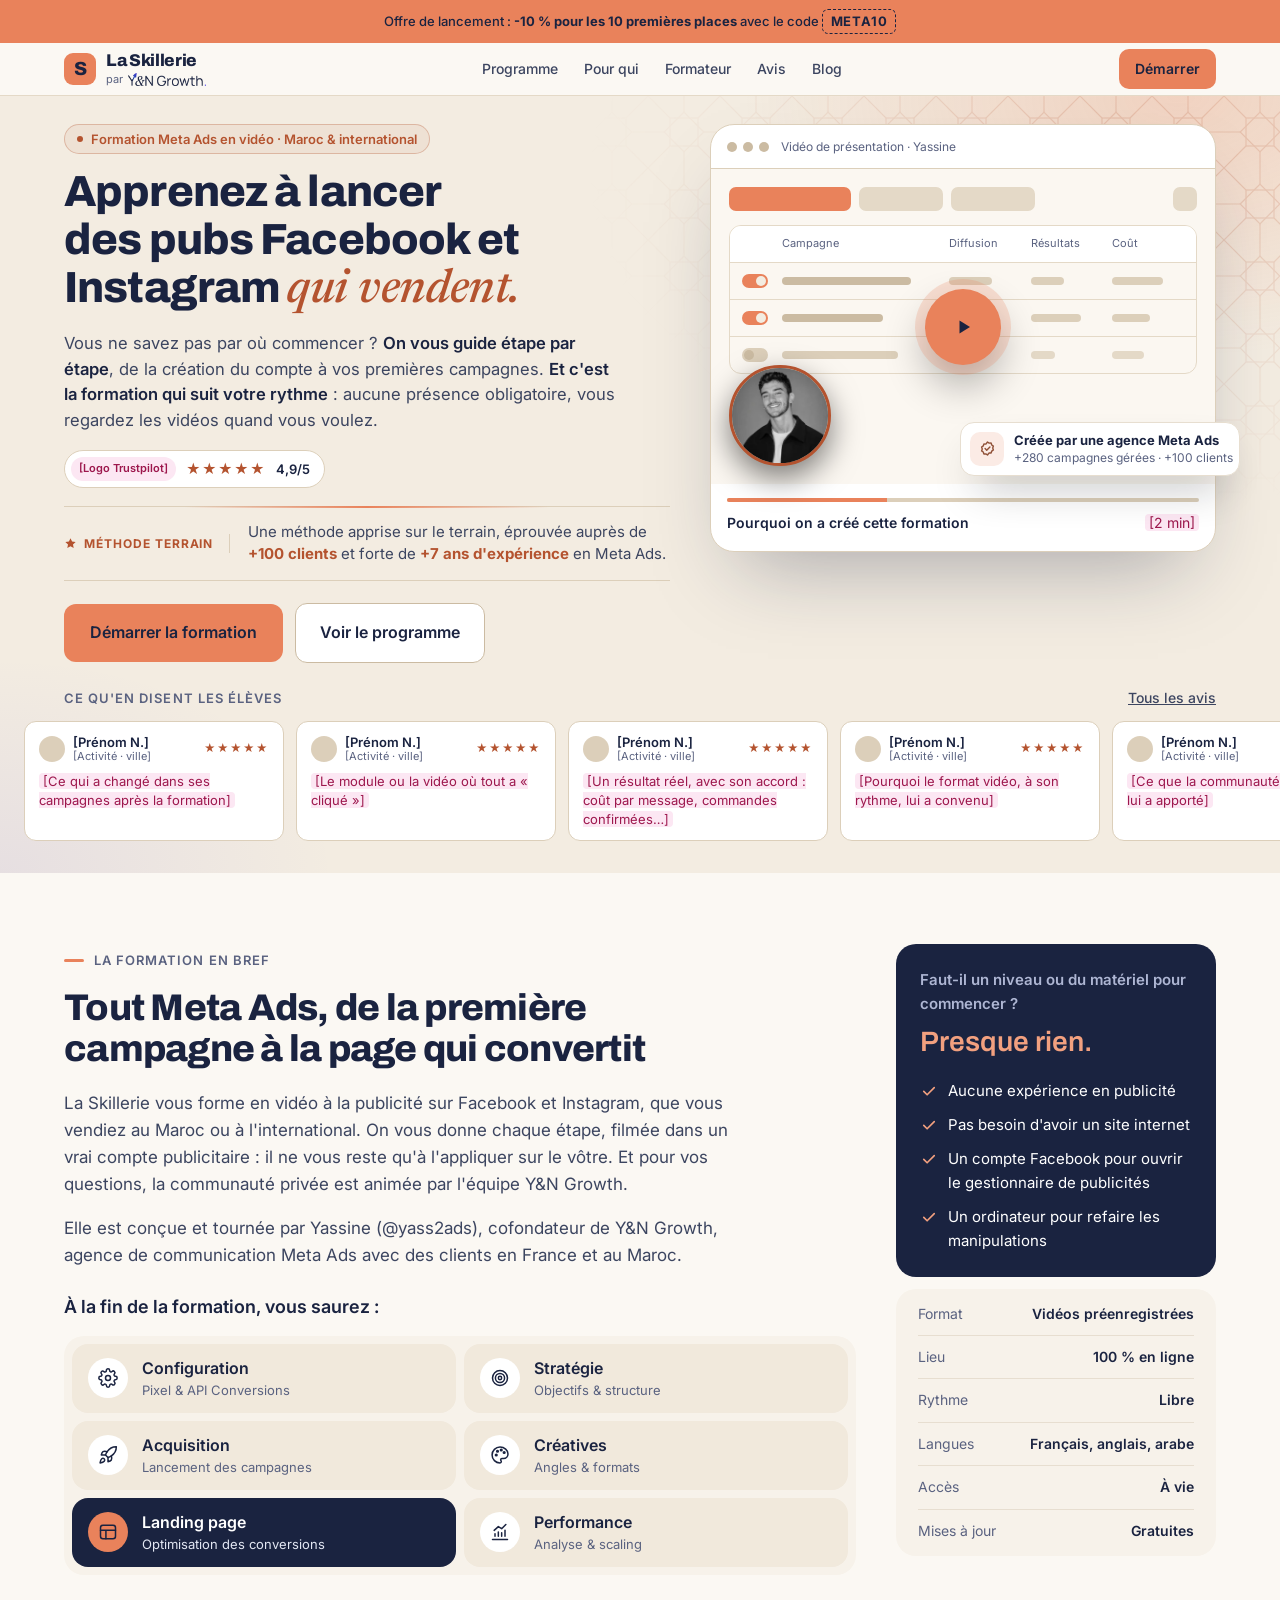
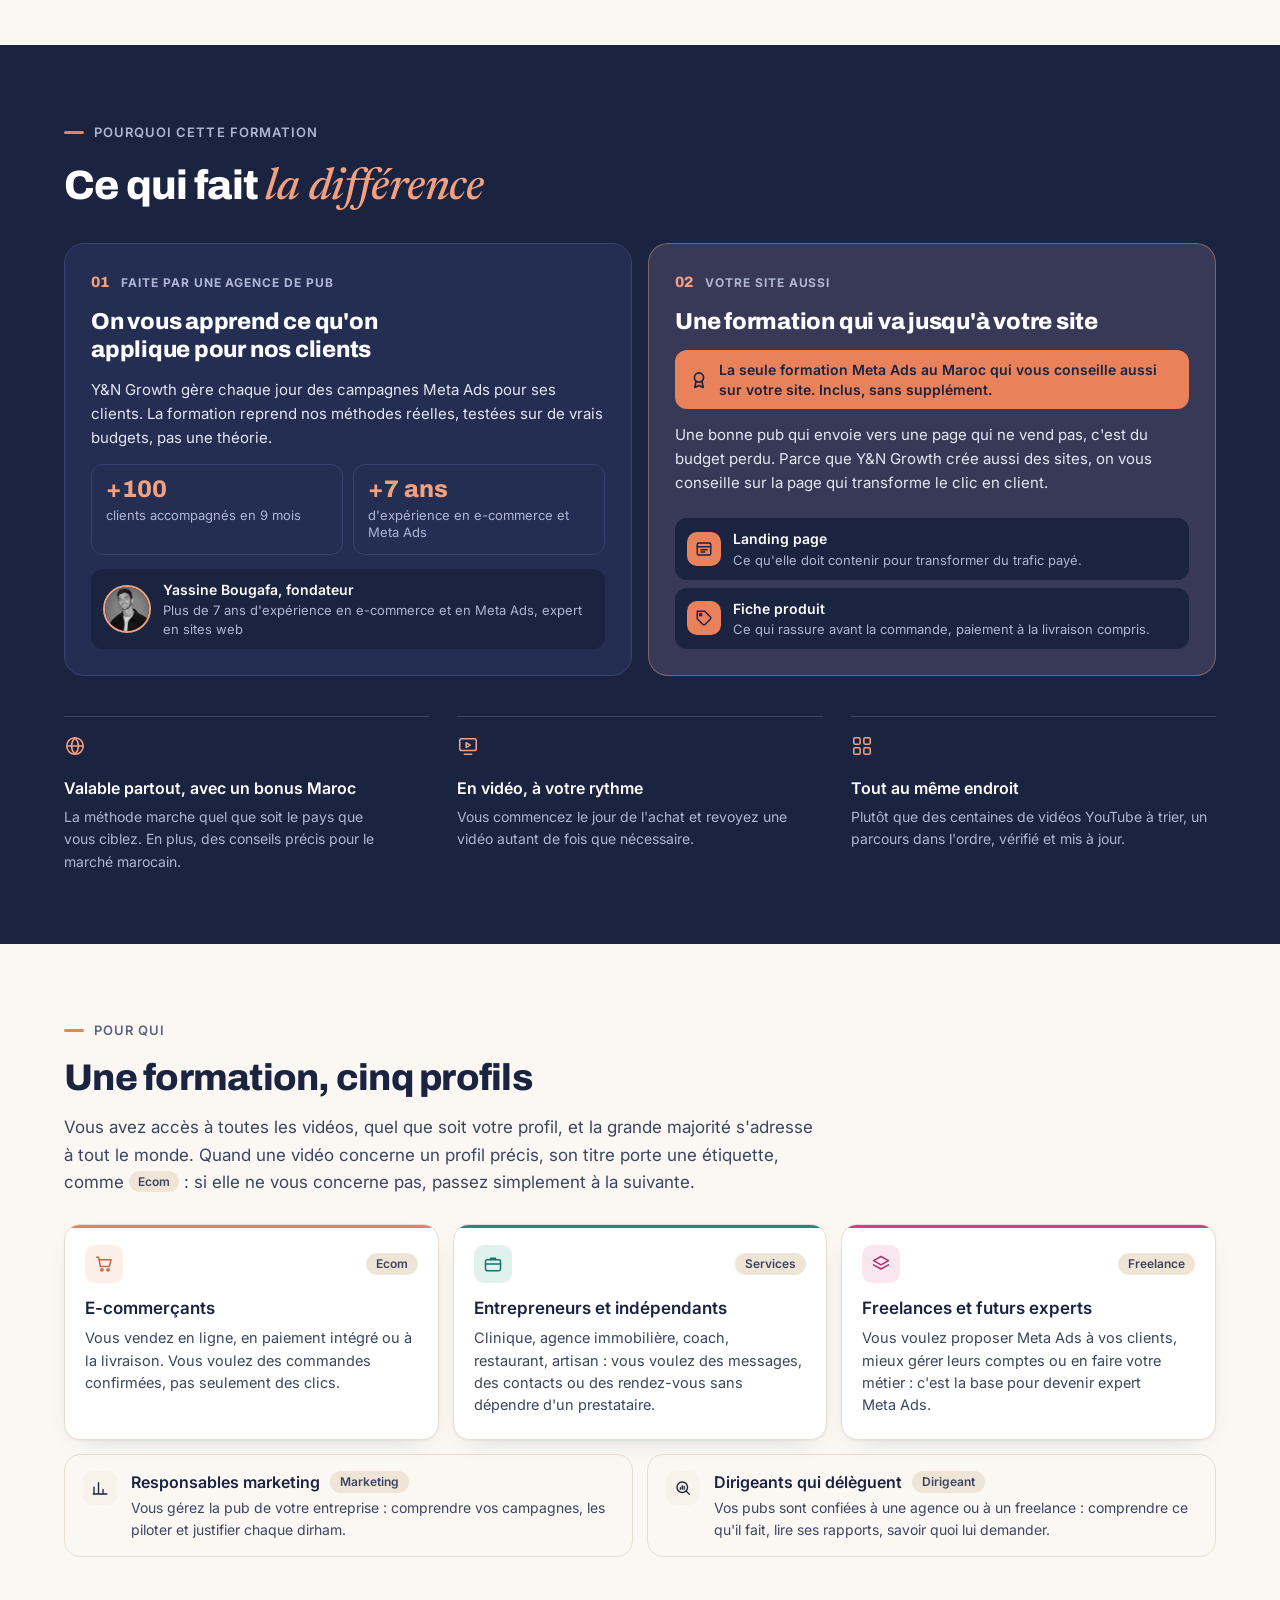
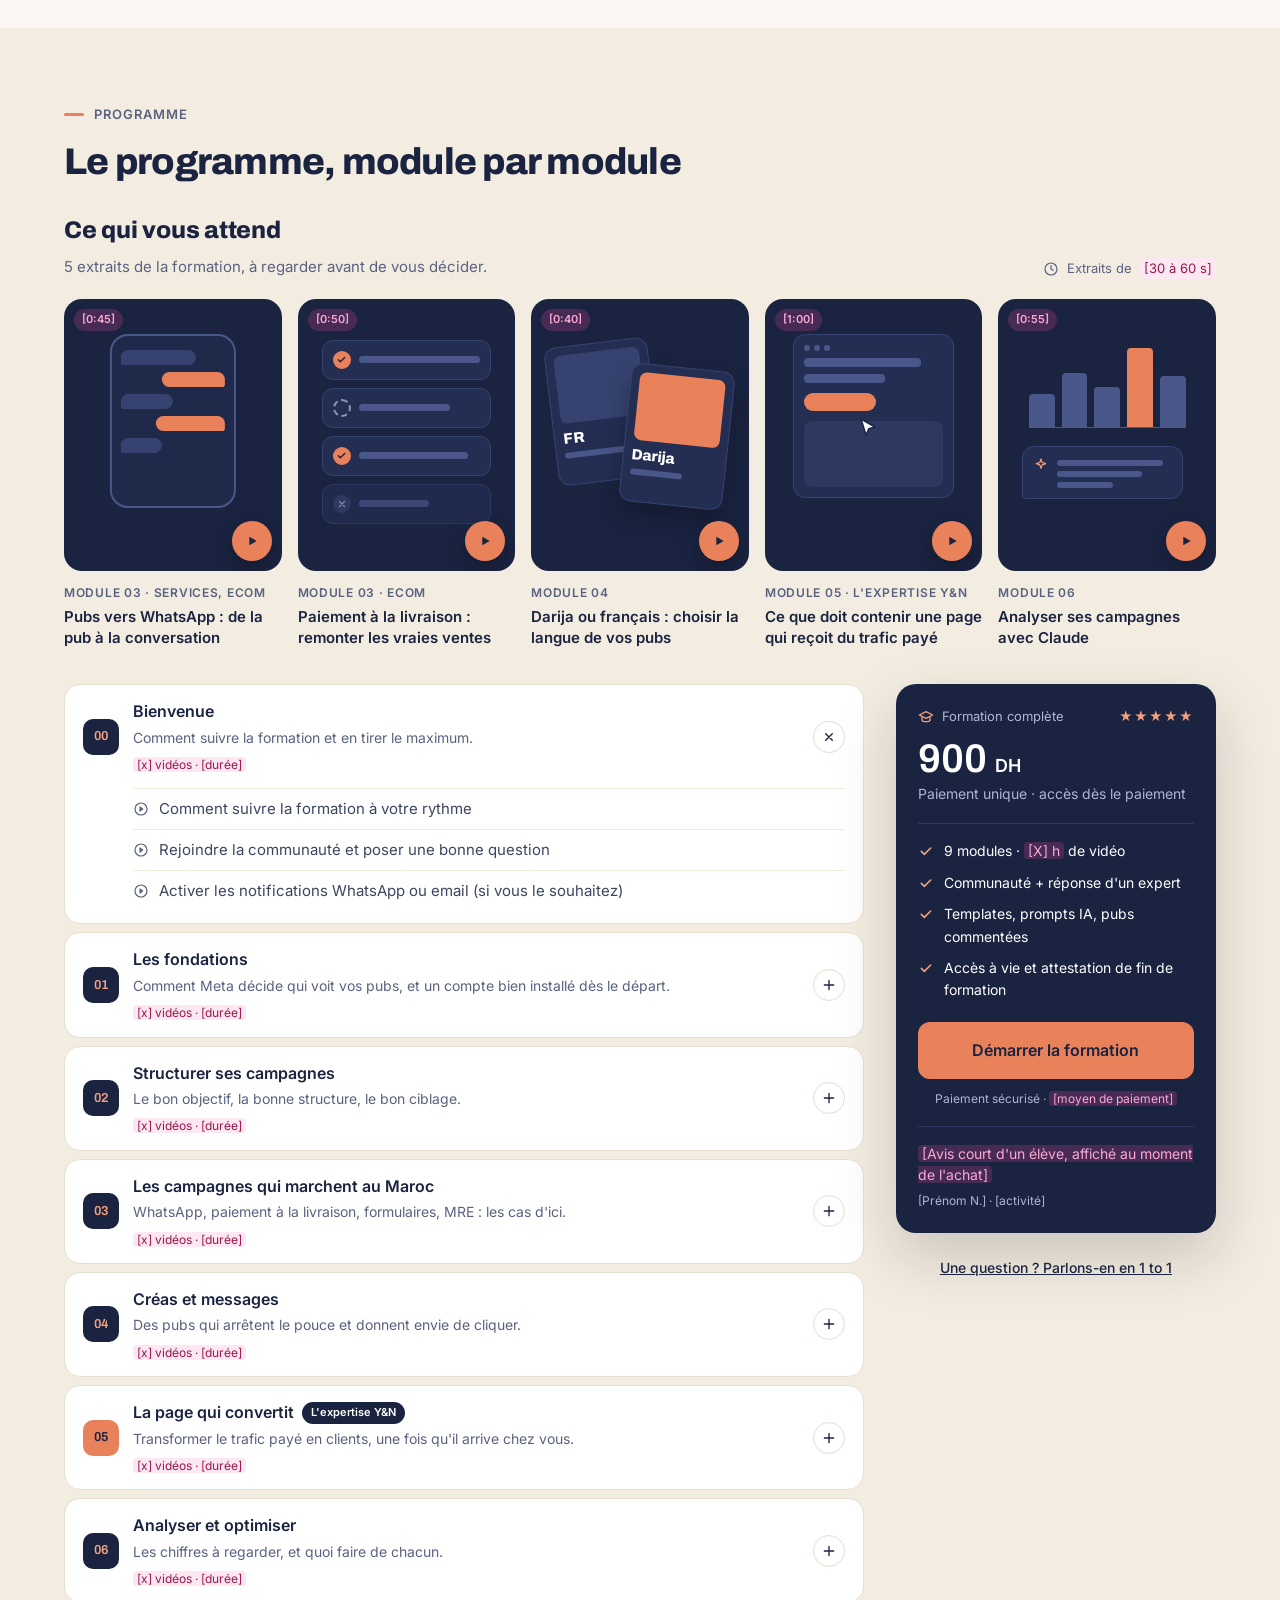
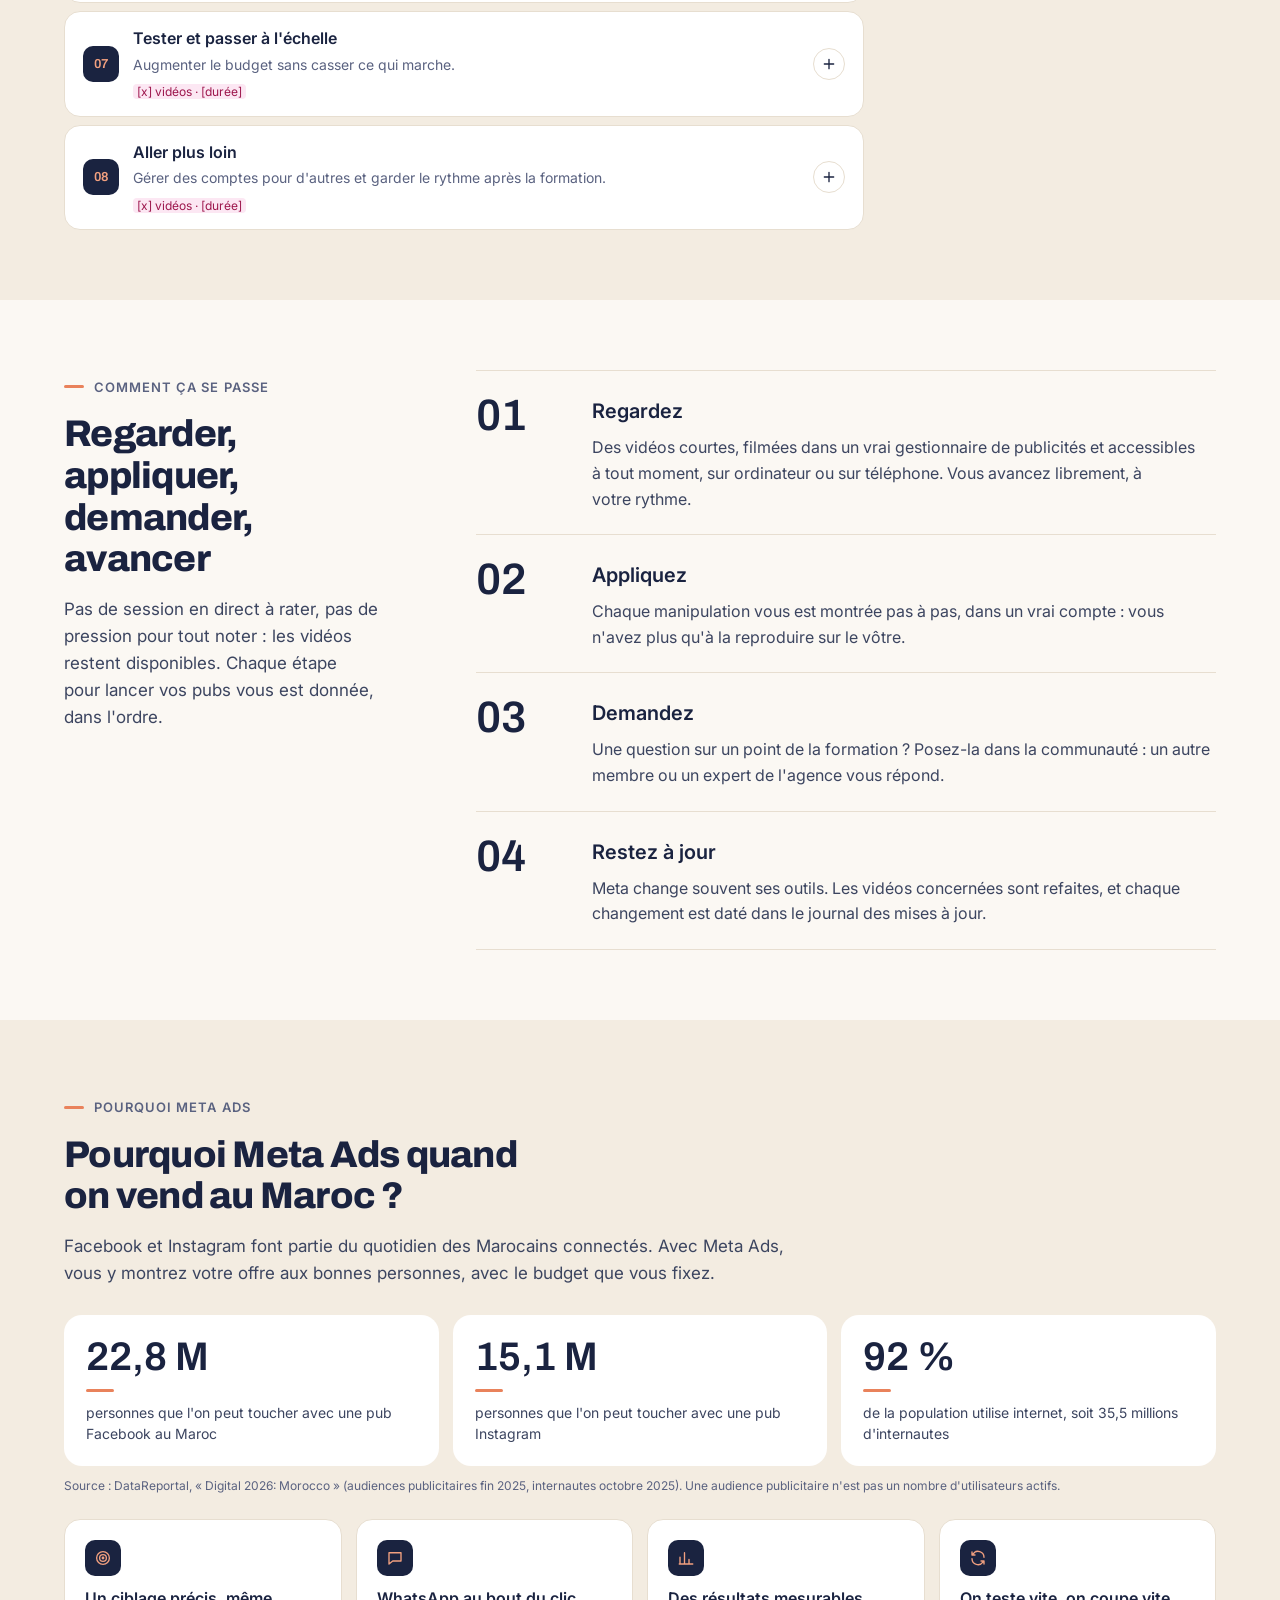
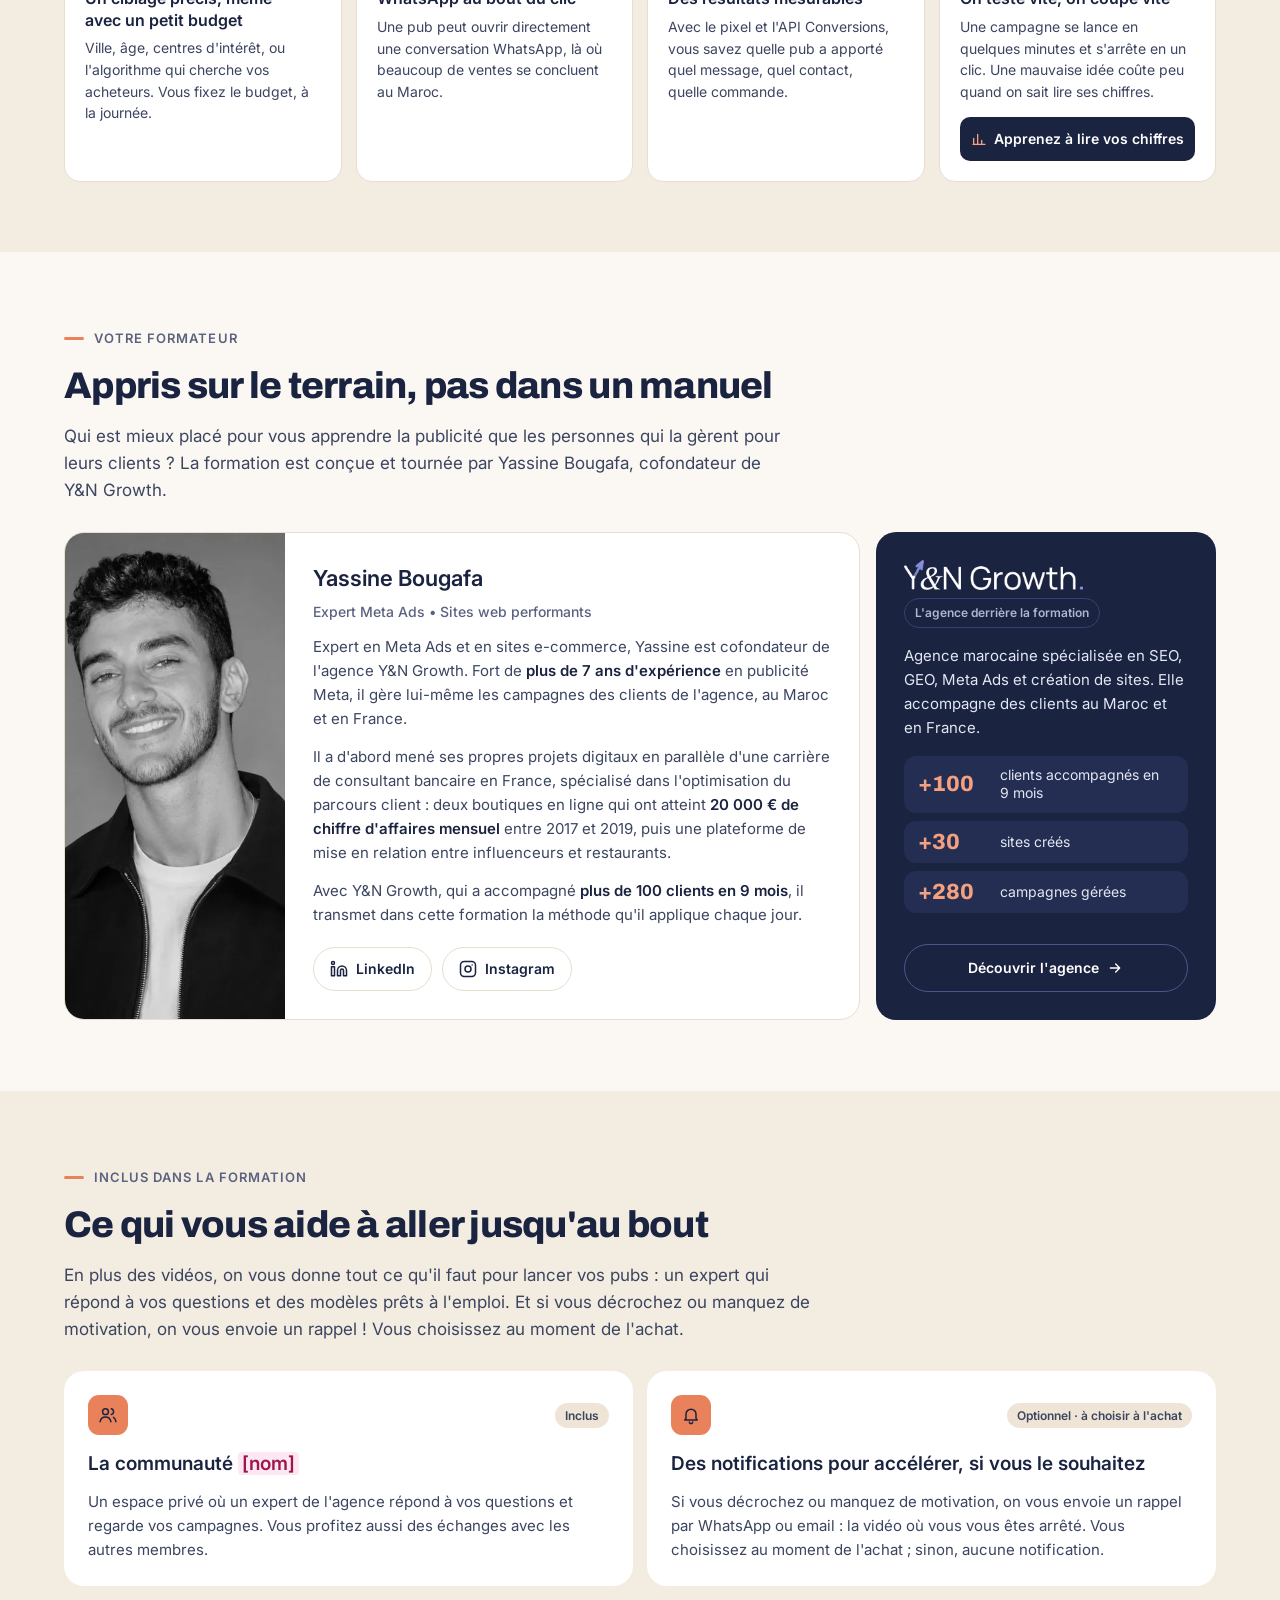
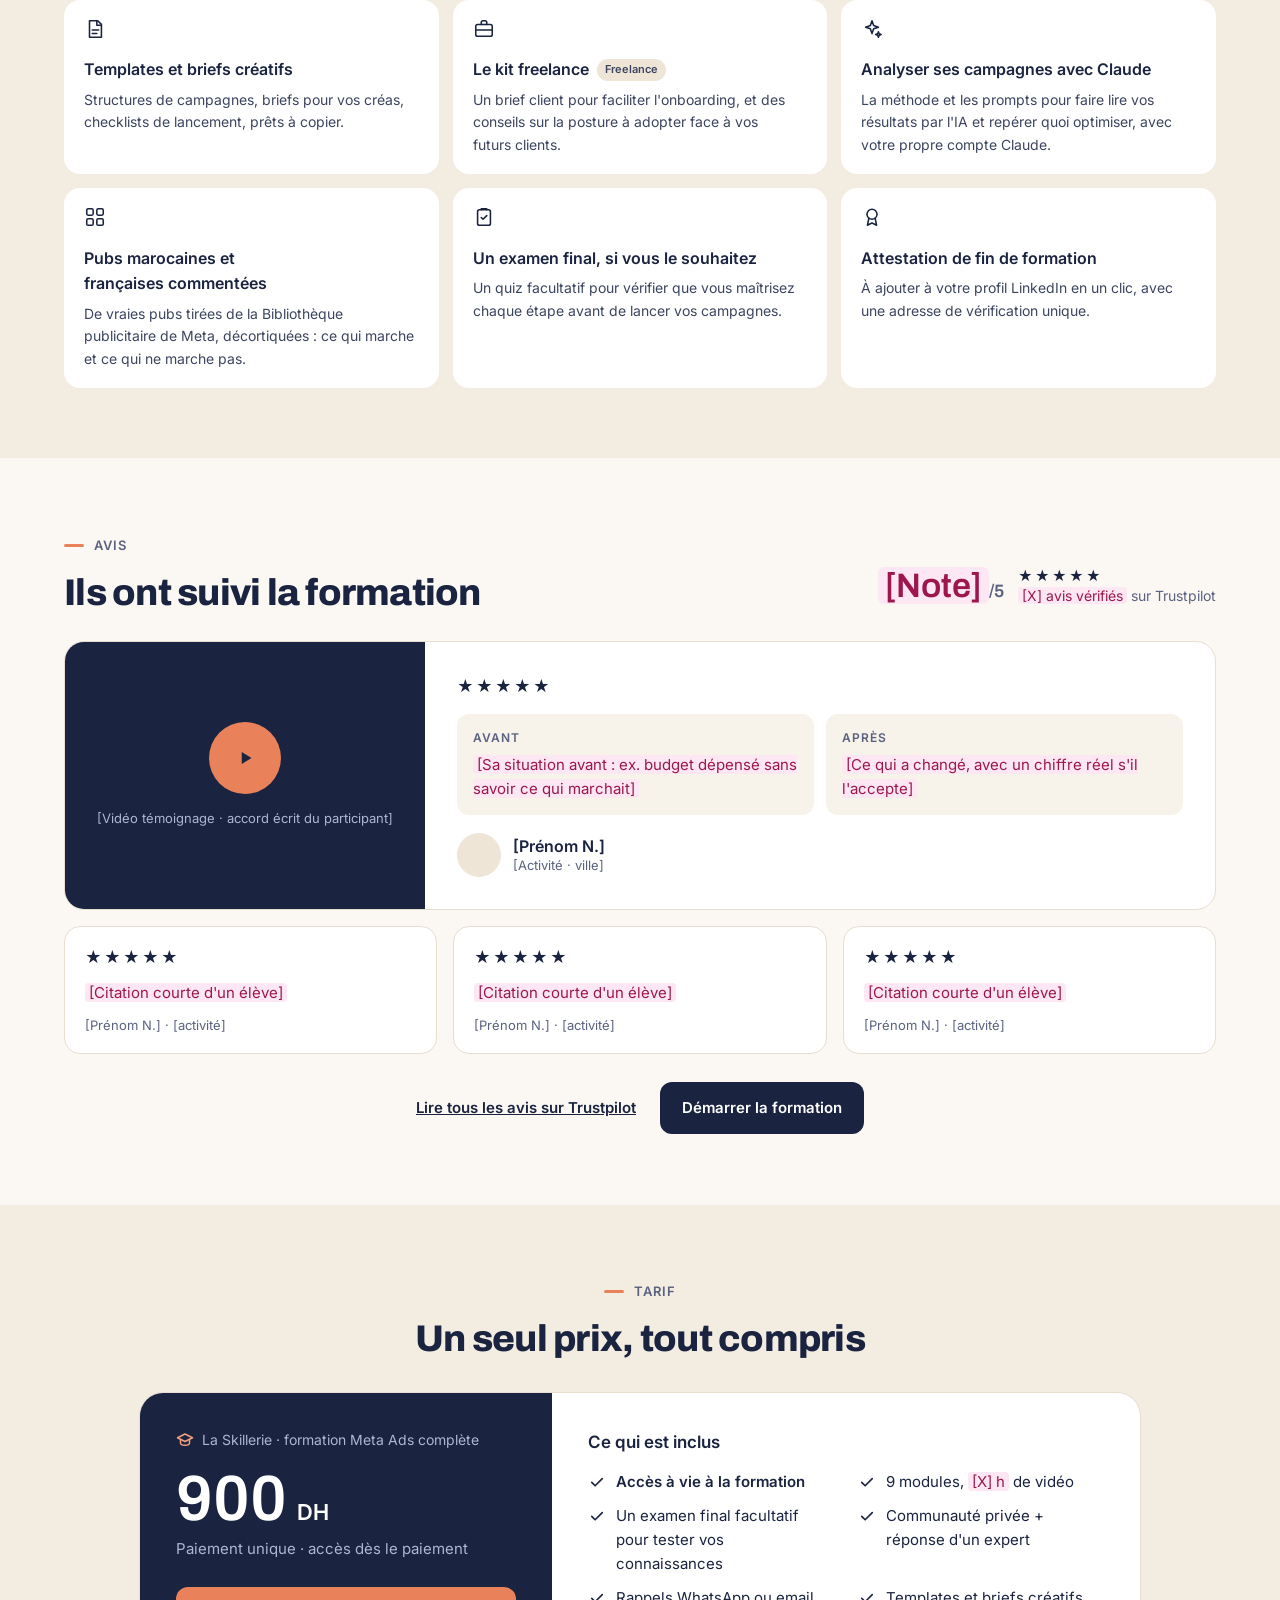
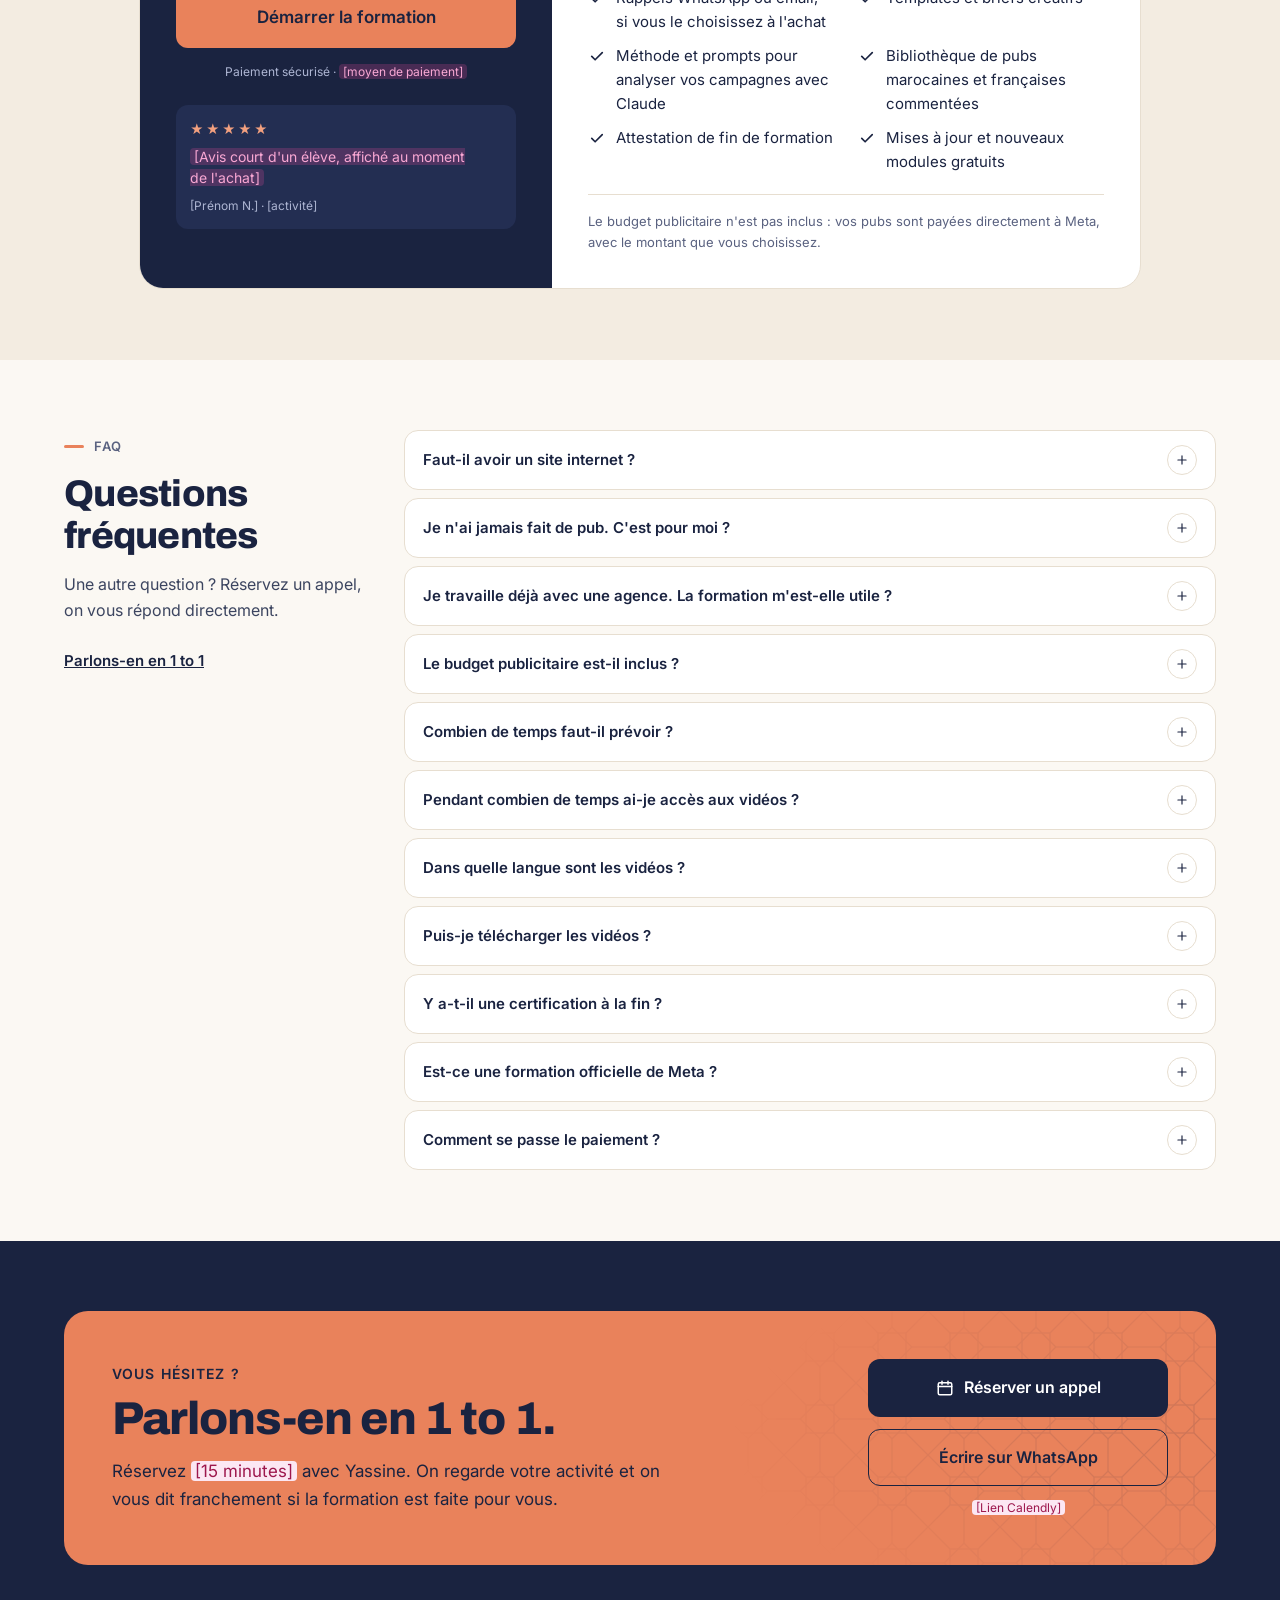
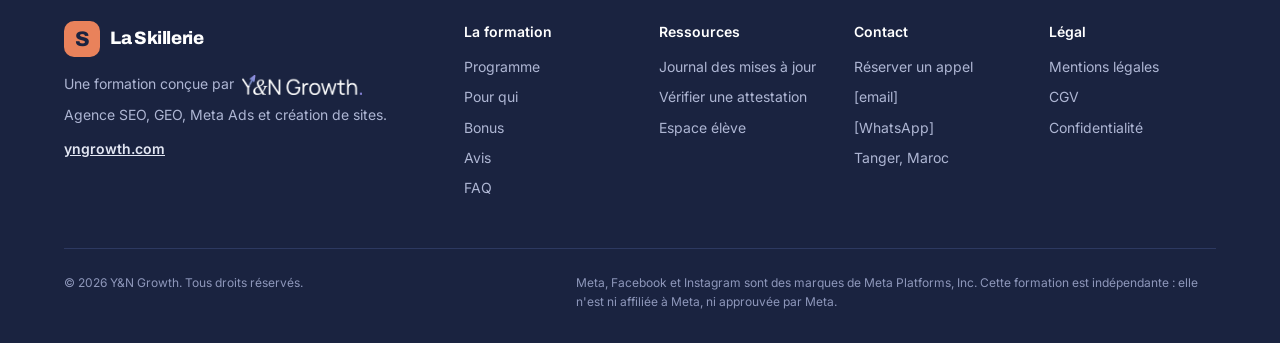
==== commit 59eab3e9: "Prix à 900 DH et retrait de la ligne « Dernière mise à jour » - 900 DH partout : carte du programme," ====
--- a/public/index.html
+++ b/public/index.html
@@ -458,7 +458,6 @@
 <div style="display: inline-flex; align-items: center; gap: 10px; font-size: 13px; font-weight: 600; letter-spacing: .08em; text-transform: uppercase; color: var(--muted); margin-bottom: 16px;"><span style="width: 20px; height: 3px; border-radius: 2px; background: var(--accent);"></span>Programme</div>
 <h2 style="margin: 0; font-family: Archivo, Inter, sans-serif; font-weight: 800; font-size: clamp(26px, 2.9vw, 38px); line-height: 1.12; letter-spacing: -0.02em; color: var(--ink);">Le programme, module par module</h2>
 </div>
-<div style="font-size: 14px; color: var(--muted);">Dernière mise à jour : <span style="background: #FCE7F3; color: #9D174D; border-radius: 4px; padding: 0 4px;">[mois année]</span> · 9 modules · <span style="background: #FCE7F3; color: #9D174D; border-radius: 4px; padding: 0 4px;">[X] vidéos · [X] h</span></div>
 </div>
 
 <!-- CE QUI VOUS ATTEND : extraits -->
@@ -691,7 +690,7 @@
 <aside class="mk-sticky" style="flex: 1 1 320px; min-width: 0; align-self: flex-start;">
 <div style="background: var(--d-bg); color: var(--d-ink); border-radius: 20px; padding: clamp(18px, 4.5vw, 22px); box-shadow: 0 24px 60px rgba(15,17,23,.18);">
 <div style="display: flex; align-items: center; justify-content: space-between; gap: 8px; font-size: 13px; color: var(--d-soft);"><span style="display: flex; align-items: center; gap: 8px;"><svg style="color: var(--d-accent);" width="16" height="16" viewBox="0 0 24 24" fill="none" stroke="currentColor" stroke-width="2" stroke-linecap="round" stroke-linejoin="round" aria-hidden="true"><path d="M22 9L12 4 2 9l10 5 10-5z"></path><path d="M6 11.2V16c0 1.6 2.7 3 6 3s6-1.4 6-3v-4.8"></path></svg>Formation complète</span><span style="color: var(--d-accent); letter-spacing: 1px;" aria-hidden="true">★★★★★</span></div>
-<div style="display: flex; align-items: baseline; gap: 8px; margin: 10px 0 2px;"><span style="font-family: Archivo, Inter, sans-serif; font-size: 40px; font-weight: 600; line-height: 1.1; color: var(--d-ink);">2&#160;300</span><span style="font-size: 18px; font-weight: 600; color: var(--d-ink);">DH</span></div>
+<div style="display: flex; align-items: baseline; gap: 8px; margin: 10px 0 2px;"><span style="font-family: Archivo, Inter, sans-serif; font-size: 40px; font-weight: 600; line-height: 1.1; color: var(--d-ink);">900</span><span style="font-size: 18px; font-weight: 600; color: var(--d-ink);">DH</span></div>
 <div style="font-size: 14px; color: var(--d-soft);">Paiement unique · accès dès le paiement</div>
 <ul style="list-style: none; margin: 18px 0 20px; padding: 16px 0 0; border-top: 1px solid var(--d-line); display: flex; flex-direction: column; gap: 9px;">
 <li style="display: flex; gap: 10px; align-items: flex-start; font-size: 14px;"><svg style="flex: none; margin-top: 3px; color: var(--d-accent);" width="16" height="16" viewBox="0 0 24 24" fill="none" stroke="currentColor" stroke-width="2.4" stroke-linecap="round" stroke-linejoin="round" aria-hidden="true"><path d="M5 12.5l4.5 4.5L19 7.5"></path></svg><span>9 modules · <span style="background: var(--d-ph-bg); color: var(--d-ph-ink); border-radius: 4px; padding: 0 4px;">[X] h</span> de vidéo</span></li>
@@ -945,7 +944,7 @@
 <div style="max-width: 1000px; margin: 0 auto; background: var(--surface); border: 1px solid var(--line); border-radius: 24px; overflow: hidden; display: flex; flex-wrap: wrap;">
 <div style="flex: 1 1 340px; min-width: 0; background: var(--d-bg); color: var(--d-ink); padding: clamp(20px, 3.2vw, 36px); display: flex; flex-direction: column; gap: 6px;">
 <div style="display: flex; align-items: center; gap: 8px; font-size: 14px; color: var(--d-soft);"><svg style="color: var(--d-accent);" width="18" height="18" viewBox="0 0 24 24" fill="none" stroke="currentColor" stroke-width="2" stroke-linecap="round" stroke-linejoin="round" aria-hidden="true"><path d="M22 9L12 4 2 9l10 5 10-5z"></path><path d="M6 11.2V16c0 1.6 2.7 3 6 3s6-1.4 6-3v-4.8"></path></svg>La Skillerie · formation Meta Ads complète</div>
-<div style="display: flex; align-items: baseline; gap: 10px; margin-top: 10px;"><span style="font-family: Archivo, Inter, sans-serif; font-size: clamp(48px, 6vw, 64px); font-weight: 600; line-height: 1; color: var(--d-ink);">2&#160;300</span><span style="font-size: 22px; font-weight: 600; color: var(--d-ink);">DH</span></div>
+<div style="display: flex; align-items: baseline; gap: 10px; margin-top: 10px;"><span style="font-family: Archivo, Inter, sans-serif; font-size: clamp(48px, 6vw, 64px); font-weight: 600; line-height: 1; color: var(--d-ink);">900</span><span style="font-size: 22px; font-weight: 600; color: var(--d-ink);">DH</span></div>
 <div style="font-size: 15px; color: var(--d-soft); margin-bottom: 20px;">Paiement unique · accès dès le paiement</div>
 <a href="inscription.html" class="mk-btn" style="display: flex; align-items: center; justify-content: center; gap: 10px; background: var(--accent); color: var(--on-accent); font-weight: 600; font-size: 17px; padding: 17px 20px; border-radius: 12px; text-decoration: none; min-height: 54px; box-sizing: border-box;">Démarrer la formation</a>
 <div style="font-size: 12px; color: var(--d-soft); text-align: center; margin-top: 8px;">Paiement sécurisé · <span style="background: var(--d-ph-bg); color: var(--d-ph-ink); border-radius: 4px; padding: 0 4px;">[moyen de paiement]</span></div>
@@ -988,7 +987,7 @@
 <details style="background: var(--surface); border: 1px solid var(--line); border-radius: 14px;"><summary style="display: flex; justify-content: space-between; align-items: center; gap: 16px; padding: 14px 18px; font-weight: 600; font-size: 15px; min-height: 44px; box-sizing: border-box;">Faut-il avoir un site internet ?<span class="mk-plus" style="flex: none; width: 28px; height: 28px; border-radius: 50%; border: 1px solid var(--line); display: flex; align-items: center; justify-content: center; transition: transform .2s;"><svg width="14" height="14" viewBox="0 0 24 24" fill="none" stroke="currentColor" stroke-width="2" stroke-linecap="round" aria-hidden="true"><path d="M12 5v14M5 12h14"></path></svg></span></summary><p style="margin: 0; padding: 0 18px 16px; font-size: 15px; color: var(--text);">Non. Vous pouvez lancer des pubs qui ouvrent une conversation WhatsApp ou un formulaire Meta, sans site. Si vous en avez un, le module 5 vous apprend à l'améliorer.</p></details>
 <details style="background: var(--surface); border: 1px solid var(--line); border-radius: 14px;"><summary style="display: flex; justify-content: space-between; align-items: center; gap: 16px; padding: 14px 18px; font-weight: 600; font-size: 15px; min-height: 44px; box-sizing: border-box;">Je n'ai jamais fait de pub. C'est pour moi ?<span class="mk-plus" style="flex: none; width: 28px; height: 28px; border-radius: 50%; border: 1px solid var(--line); display: flex; align-items: center; justify-content: center; transition: transform .2s;"><svg width="14" height="14" viewBox="0 0 24 24" fill="none" stroke="currentColor" stroke-width="2" stroke-linecap="round" aria-hidden="true"><path d="M12 5v14M5 12h14"></path></svg></span></summary><p style="margin: 0; padding: 0 18px 16px; font-size: 15px; color: var(--text);">Oui. Il n'y a aucun prérequis : on part de la création du compte publicitaire.</p></details>
 <details style="background: var(--surface); border: 1px solid var(--line); border-radius: 14px;"><summary style="display: flex; justify-content: space-between; align-items: center; gap: 16px; padding: 14px 18px; font-weight: 600; font-size: 15px; min-height: 44px; box-sizing: border-box;">Je travaille déjà avec une agence. La formation m'est-elle utile ?<span class="mk-plus" style="flex: none; width: 28px; height: 28px; border-radius: 50%; border: 1px solid var(--line); display: flex; align-items: center; justify-content: center; transition: transform .2s;"><svg width="14" height="14" viewBox="0 0 24 24" fill="none" stroke="currentColor" stroke-width="2" stroke-linecap="round" aria-hidden="true"><path d="M12 5v14M5 12h14"></path></svg></span></summary><p style="margin: 0; padding: 0 18px 16px; font-size: 15px; color: var(--text);">Oui. Vous comprendrez ce que fait votre agence, vous saurez lire ses rapports et lui poser les bonnes questions. Et si vous décidez un jour de reprendre la main, vous aurez tout pour le faire.</p></details>
-<details style="background: var(--surface); border: 1px solid var(--line); border-radius: 14px;"><summary style="display: flex; justify-content: space-between; align-items: center; gap: 16px; padding: 14px 18px; font-weight: 600; font-size: 15px; min-height: 44px; box-sizing: border-box;">Le budget publicitaire est-il inclus ?<span class="mk-plus" style="flex: none; width: 28px; height: 28px; border-radius: 50%; border: 1px solid var(--line); display: flex; align-items: center; justify-content: center; transition: transform .2s;"><svg width="14" height="14" viewBox="0 0 24 24" fill="none" stroke="currentColor" stroke-width="2" stroke-linecap="round" aria-hidden="true"><path d="M12 5v14M5 12h14"></path></svg></span></summary><p style="margin: 0; padding: 0 18px 16px; font-size: 15px; color: var(--text);">Non. Les 2&#160;300&#160;DH couvrent la formation. Vos pubs sont payées directement à Meta, avec le budget que vous fixez.</p></details>
+<details style="background: var(--surface); border: 1px solid var(--line); border-radius: 14px;"><summary style="display: flex; justify-content: space-between; align-items: center; gap: 16px; padding: 14px 18px; font-weight: 600; font-size: 15px; min-height: 44px; box-sizing: border-box;">Le budget publicitaire est-il inclus ?<span class="mk-plus" style="flex: none; width: 28px; height: 28px; border-radius: 50%; border: 1px solid var(--line); display: flex; align-items: center; justify-content: center; transition: transform .2s;"><svg width="14" height="14" viewBox="0 0 24 24" fill="none" stroke="currentColor" stroke-width="2" stroke-linecap="round" aria-hidden="true"><path d="M12 5v14M5 12h14"></path></svg></span></summary><p style="margin: 0; padding: 0 18px 16px; font-size: 15px; color: var(--text);">Non. Les 900&#160;DH couvrent la formation. Vos pubs sont payées directement à Meta, avec le budget que vous fixez.</p></details>
 <details style="background: var(--surface); border: 1px solid var(--line); border-radius: 14px;"><summary style="display: flex; justify-content: space-between; align-items: center; gap: 16px; padding: 14px 18px; font-weight: 600; font-size: 15px; min-height: 44px; box-sizing: border-box;">Combien de temps faut-il prévoir ?<span class="mk-plus" style="flex: none; width: 28px; height: 28px; border-radius: 50%; border: 1px solid var(--line); display: flex; align-items: center; justify-content: center; transition: transform .2s;"><svg width="14" height="14" viewBox="0 0 24 24" fill="none" stroke="currentColor" stroke-width="2" stroke-linecap="round" aria-hidden="true"><path d="M12 5v14M5 12h14"></path></svg></span></summary><p style="margin: 0; padding: 0 18px 16px; font-size: 15px; color: var(--text);">La formation compte <span style="background: #FCE7F3; color: #9D174D; border-radius: 4px; padding: 0 4px;">[X] h</span> de vidéo. Vous avancez librement, à votre rythme. Si vous le choisissez au moment de l'achat, on vous envoie des rappels par WhatsApp ou email quand vous décrochez.</p></details>
 <details style="background: var(--surface); border: 1px solid var(--line); border-radius: 14px;"><summary style="display: flex; justify-content: space-between; align-items: center; gap: 16px; padding: 14px 18px; font-weight: 600; font-size: 15px; min-height: 44px; box-sizing: border-box;">Pendant combien de temps ai-je accès aux vidéos ?<span class="mk-plus" style="flex: none; width: 28px; height: 28px; border-radius: 50%; border: 1px solid var(--line); display: flex; align-items: center; justify-content: center; transition: transform .2s;"><svg width="14" height="14" viewBox="0 0 24 24" fill="none" stroke="currentColor" stroke-width="2" stroke-linecap="round" aria-hidden="true"><path d="M12 5v14M5 12h14"></path></svg></span></summary><p style="margin: 0; padding: 0 18px 16px; font-size: 15px; color: var(--text);">À vie. Une fois inscrit, vous gardez l'accès à toutes les vidéos, sans limite de durée. Les mises à jour et les nouveaux modules restent gratuits.</p></details>
 <details style="background: var(--surface); border: 1px solid var(--line); border-radius: 14px;"><summary style="display: flex; justify-content: space-between; align-items: center; gap: 16px; padding: 14px 18px; font-weight: 600; font-size: 15px; min-height: 44px; box-sizing: border-box;">Dans quelle langue sont les vidéos ?<span class="mk-plus" style="flex: none; width: 28px; height: 28px; border-radius: 50%; border: 1px solid var(--line); display: flex; align-items: center; justify-content: center; transition: transform .2s;"><svg width="14" height="14" viewBox="0 0 24 24" fill="none" stroke="currentColor" stroke-width="2" stroke-linecap="round" aria-hidden="true"><path d="M12 5v14M5 12h14"></path></svg></span></summary><p style="margin: 0; padding: 0 18px 16px; font-size: 15px; color: var(--text);">En français, en anglais et en arabe. Les exemples de créas couvrent le français et la darija.</p></details>
@@ -1074,7 +1073,7 @@
 
 <!-- BARRE D'ACHAT MOBILE -->
 <div class="mk-mbar" style="position: fixed; left: 12px; right: 12px; bottom: 12px; z-index: 40; display: flex; align-items: center; justify-content: space-between; gap: 12px; background: var(--d-bg); border: 1px solid var(--d-line2); border-radius: 18px; padding: 10px 10px 10px 16px; box-shadow: 0 16px 40px rgba(0,0,0,.35);">
-<div style="line-height: 1.25;"><div style="font-family: Archivo, Inter, sans-serif; font-size: 17px; font-weight: 600; color: var(--d-ink);">2&#160;300 <span style="font-size: .7em;">DH</span></div><div style="font-size: 12px; color: var(--d-soft);">Paiement unique</div></div>
+<div style="line-height: 1.25;"><div style="font-family: Archivo, Inter, sans-serif; font-size: 17px; font-weight: 600; color: var(--d-ink);">900 <span style="font-size: .7em;">DH</span></div><div style="font-size: 12px; color: var(--d-soft);">Paiement unique</div></div>
 <a href="inscription.html" style="display: inline-flex; align-items: center; background: var(--accent); color: var(--on-accent); font-weight: 600; font-size: 15px; padding: 13px 20px; border-radius: 12px; text-decoration: none; min-height: 46px; box-sizing: border-box;">Démarrer</a>
 </div>
 
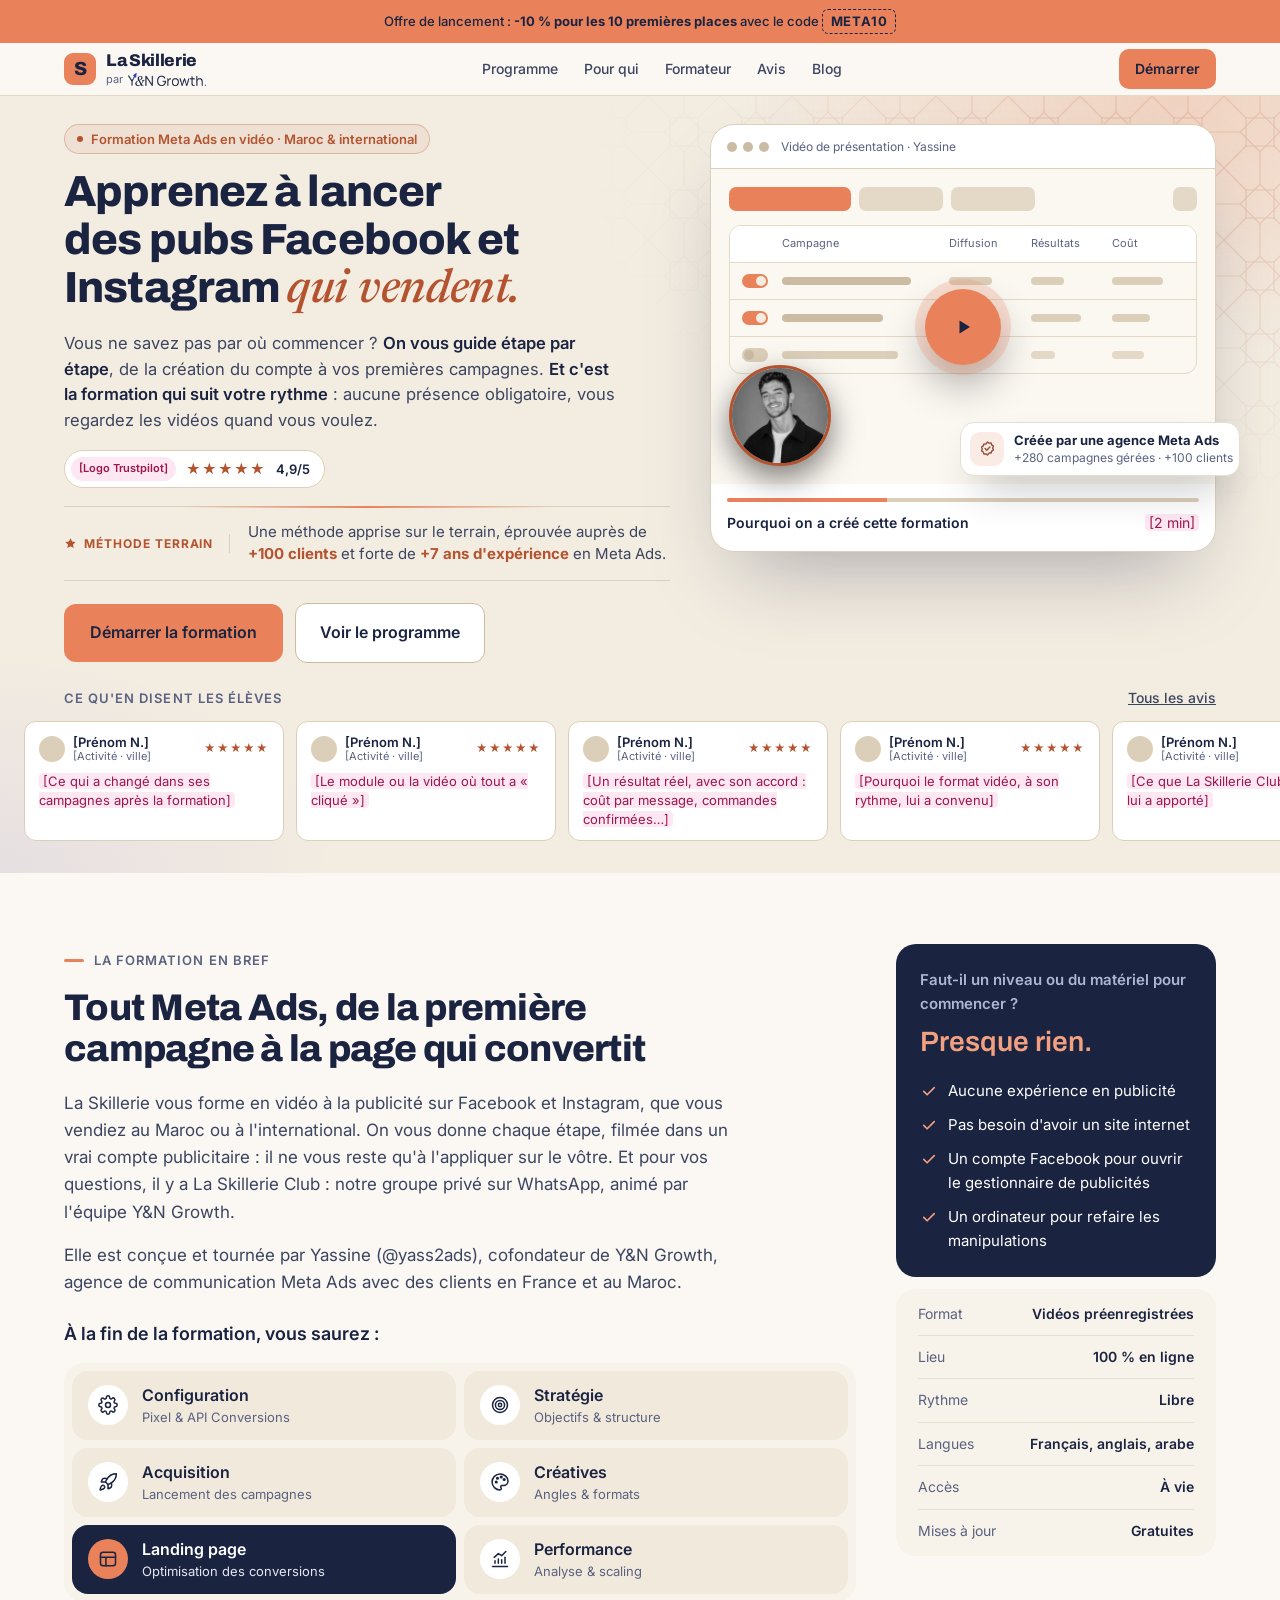
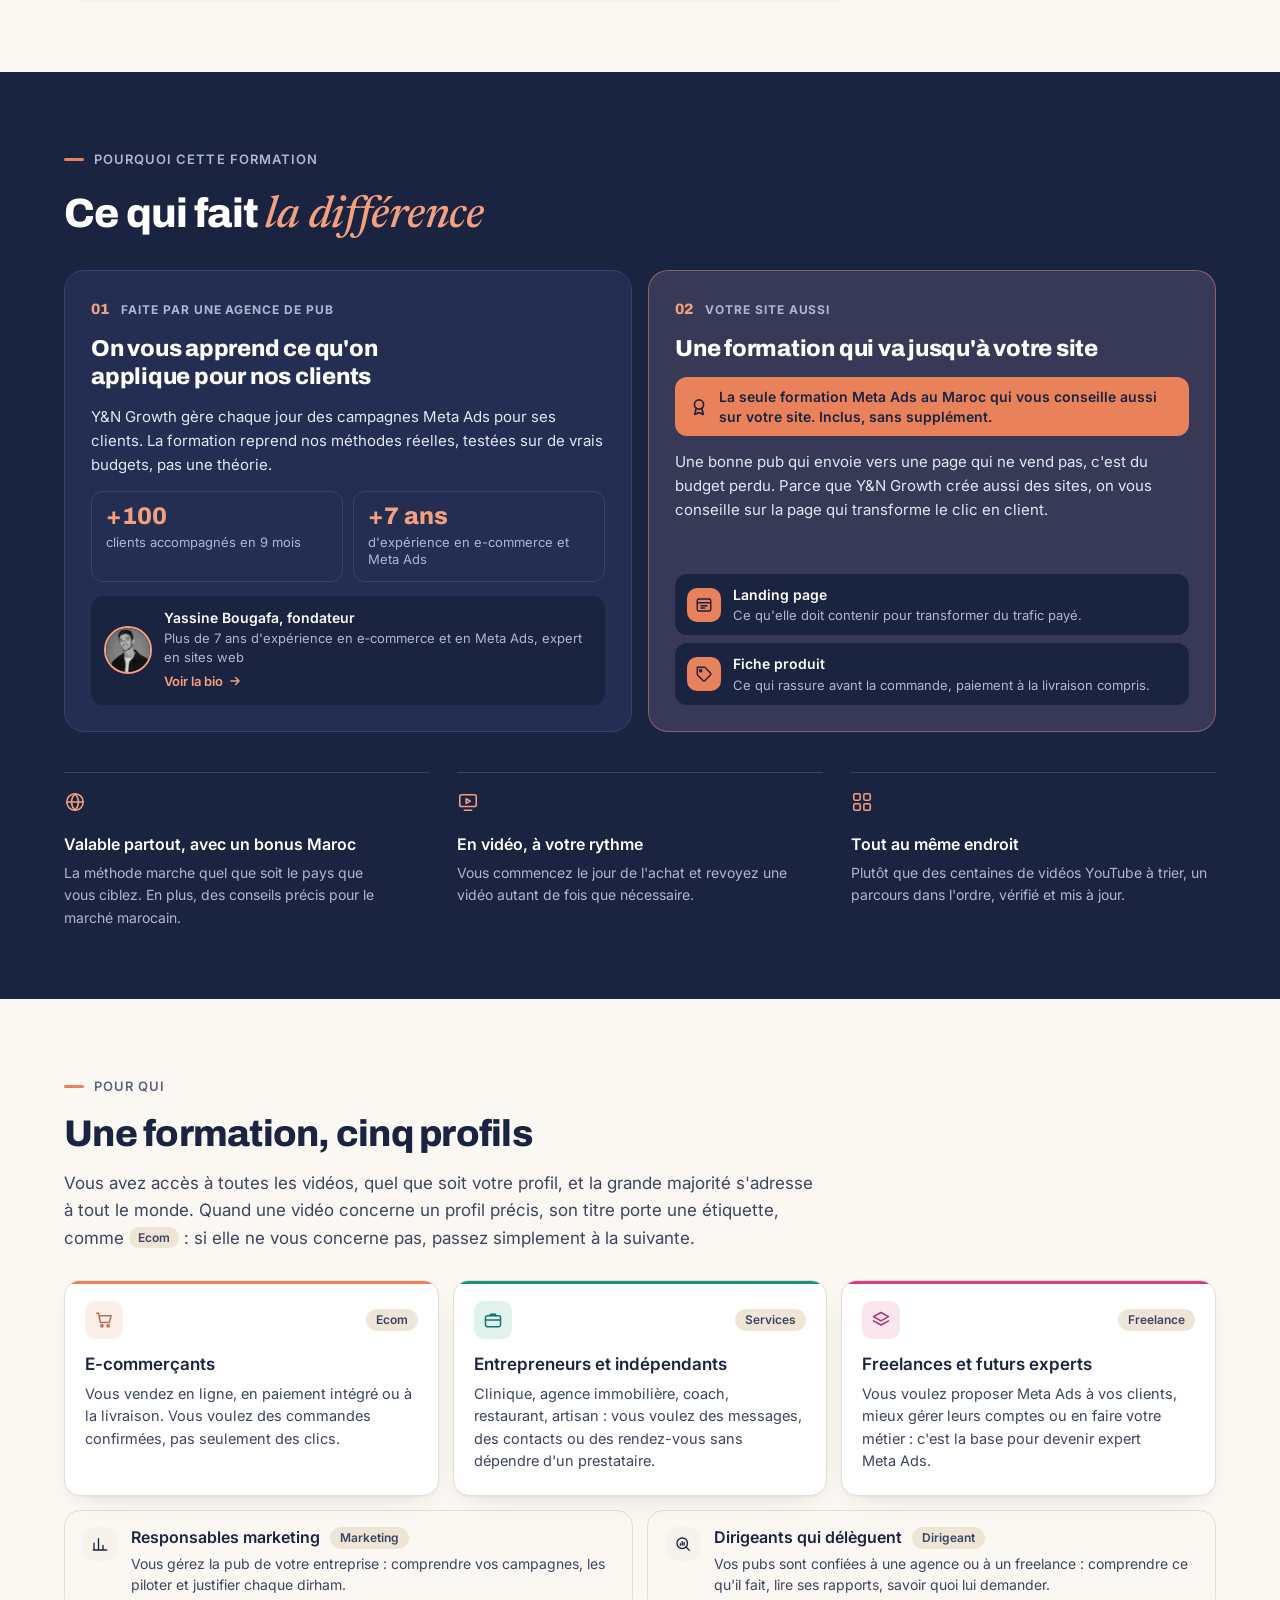
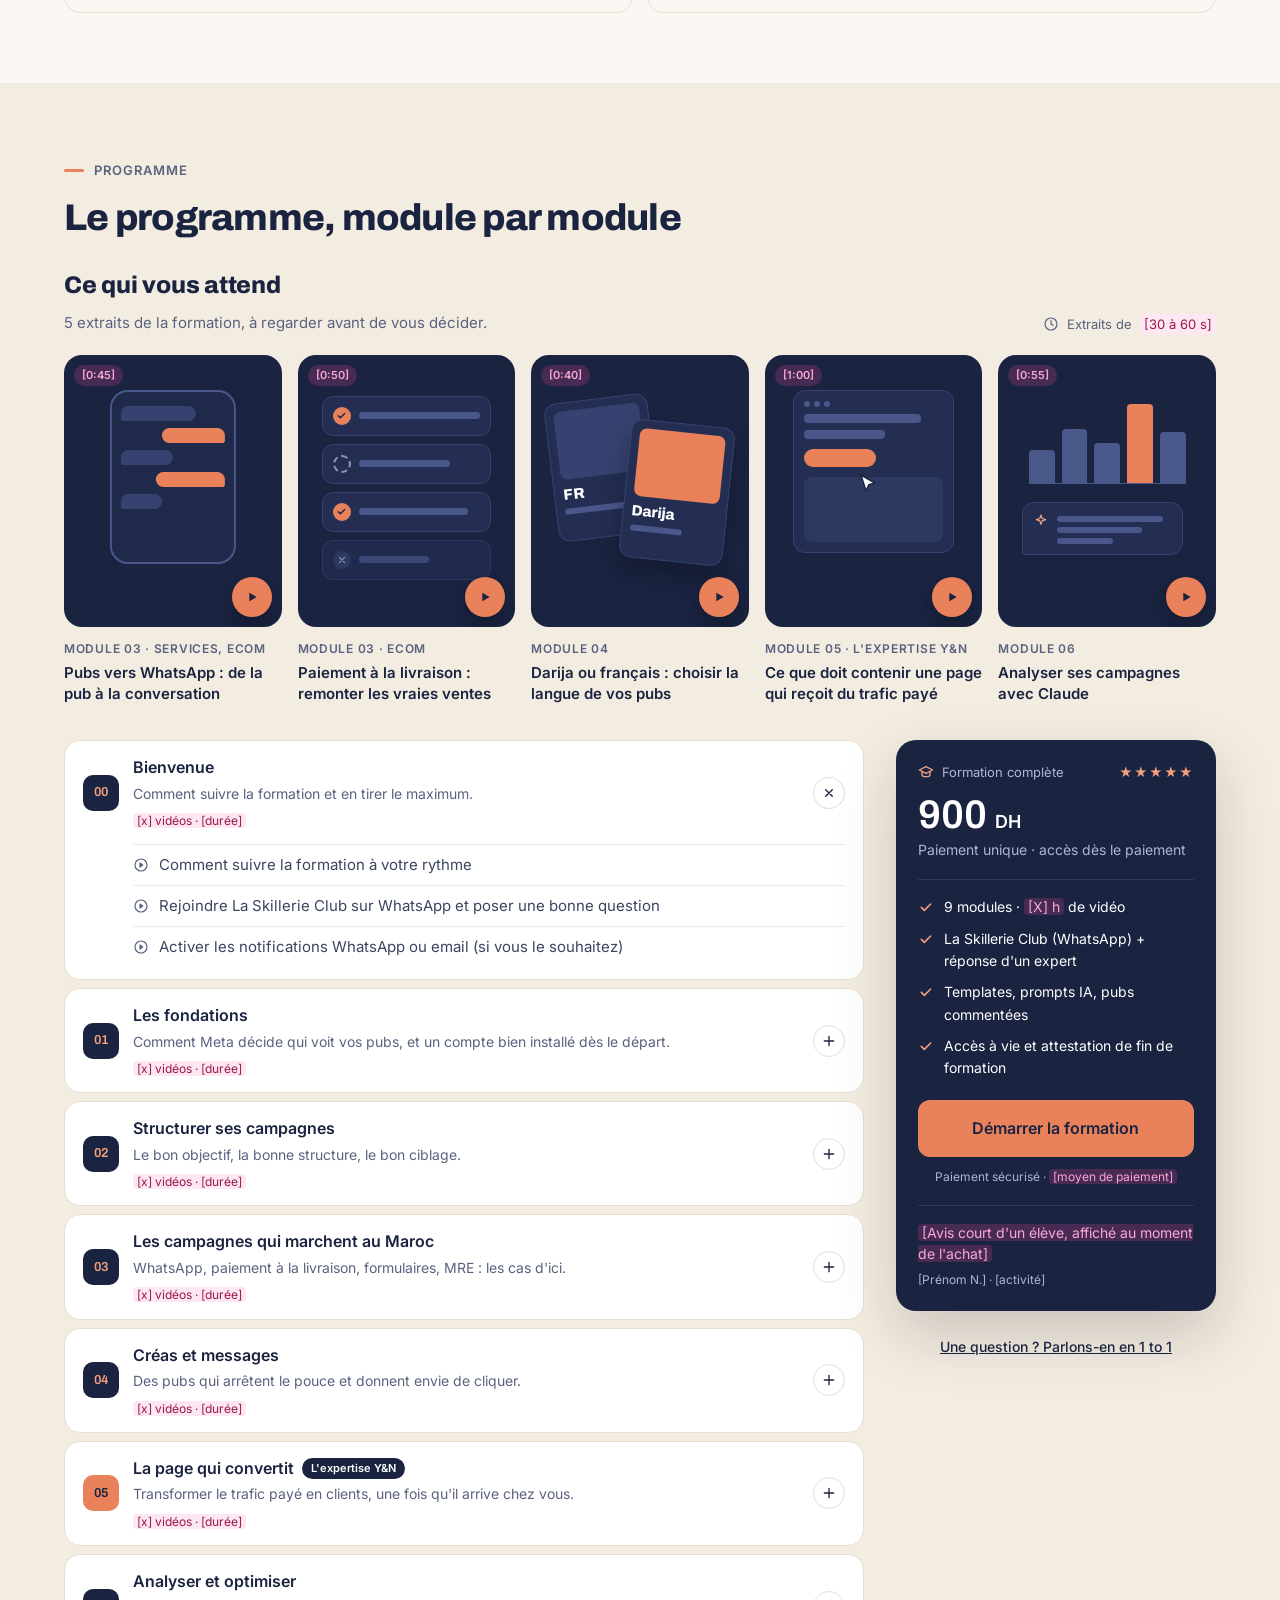
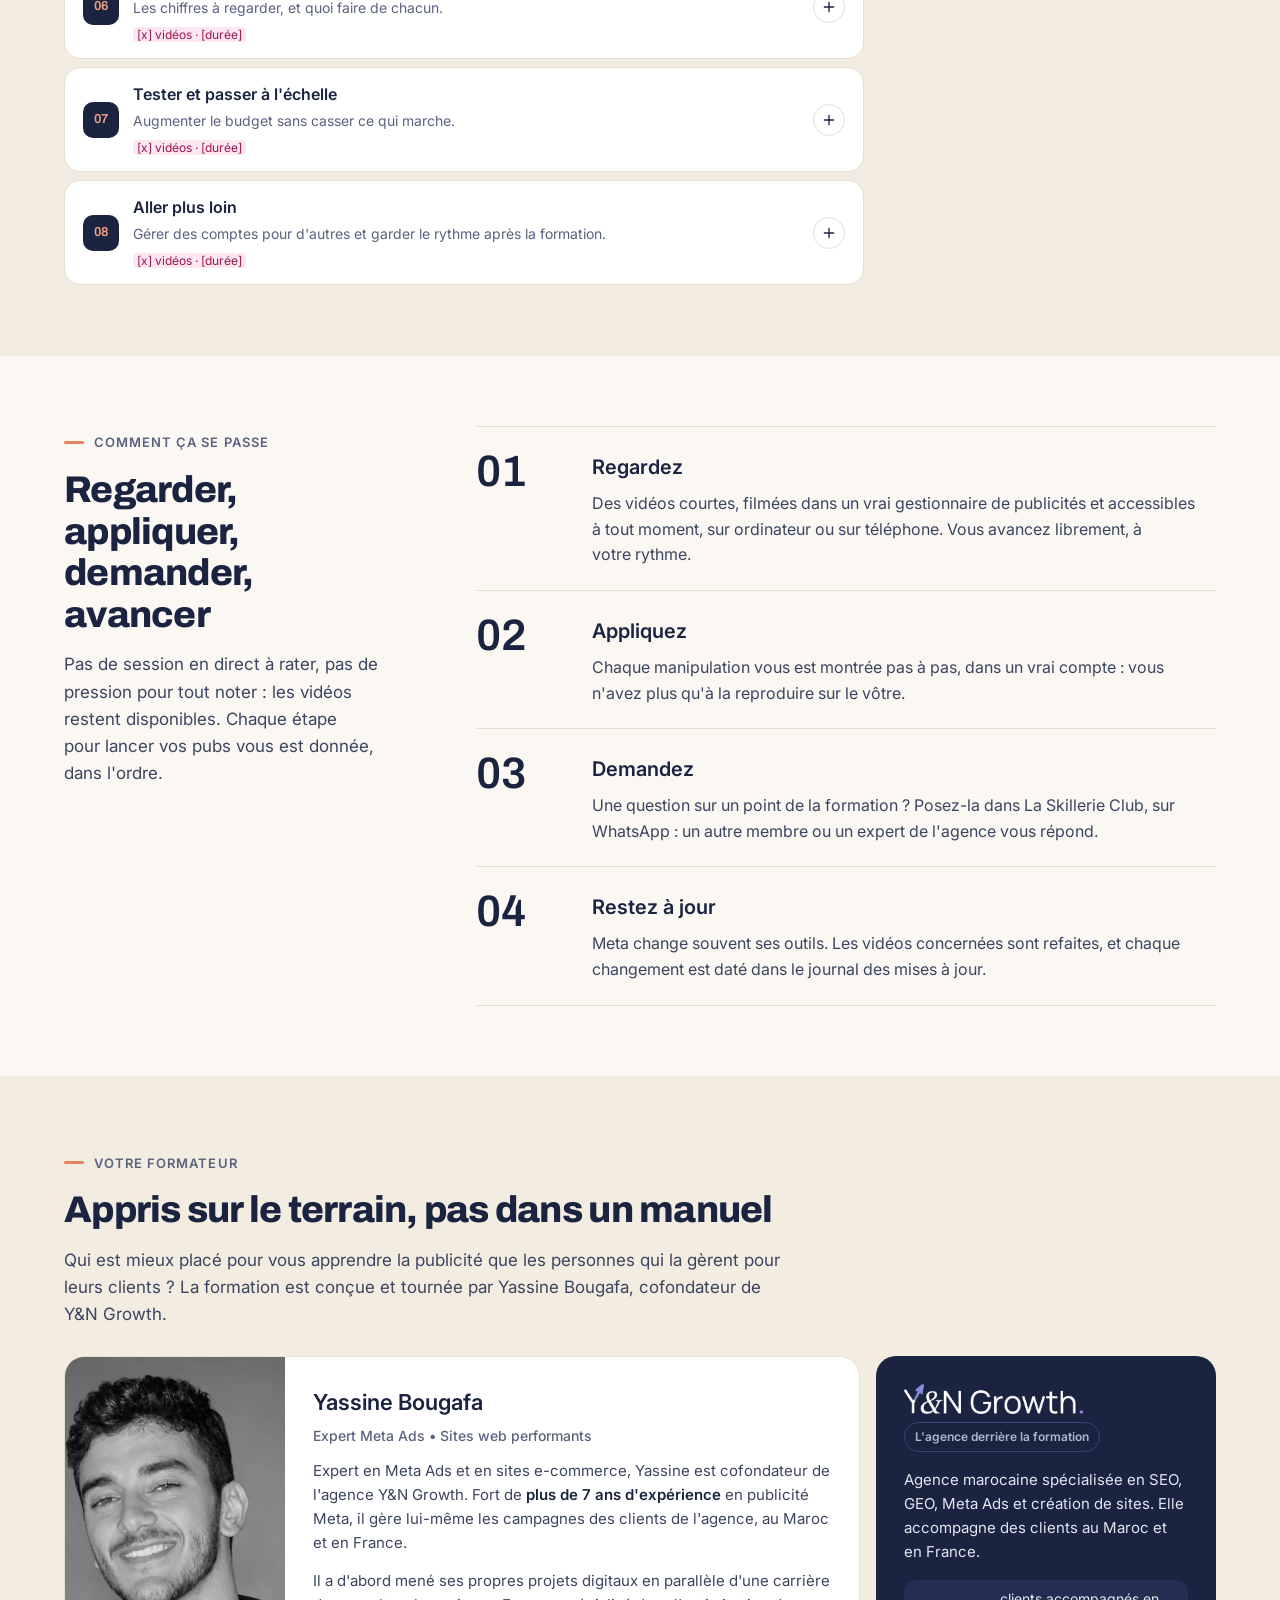
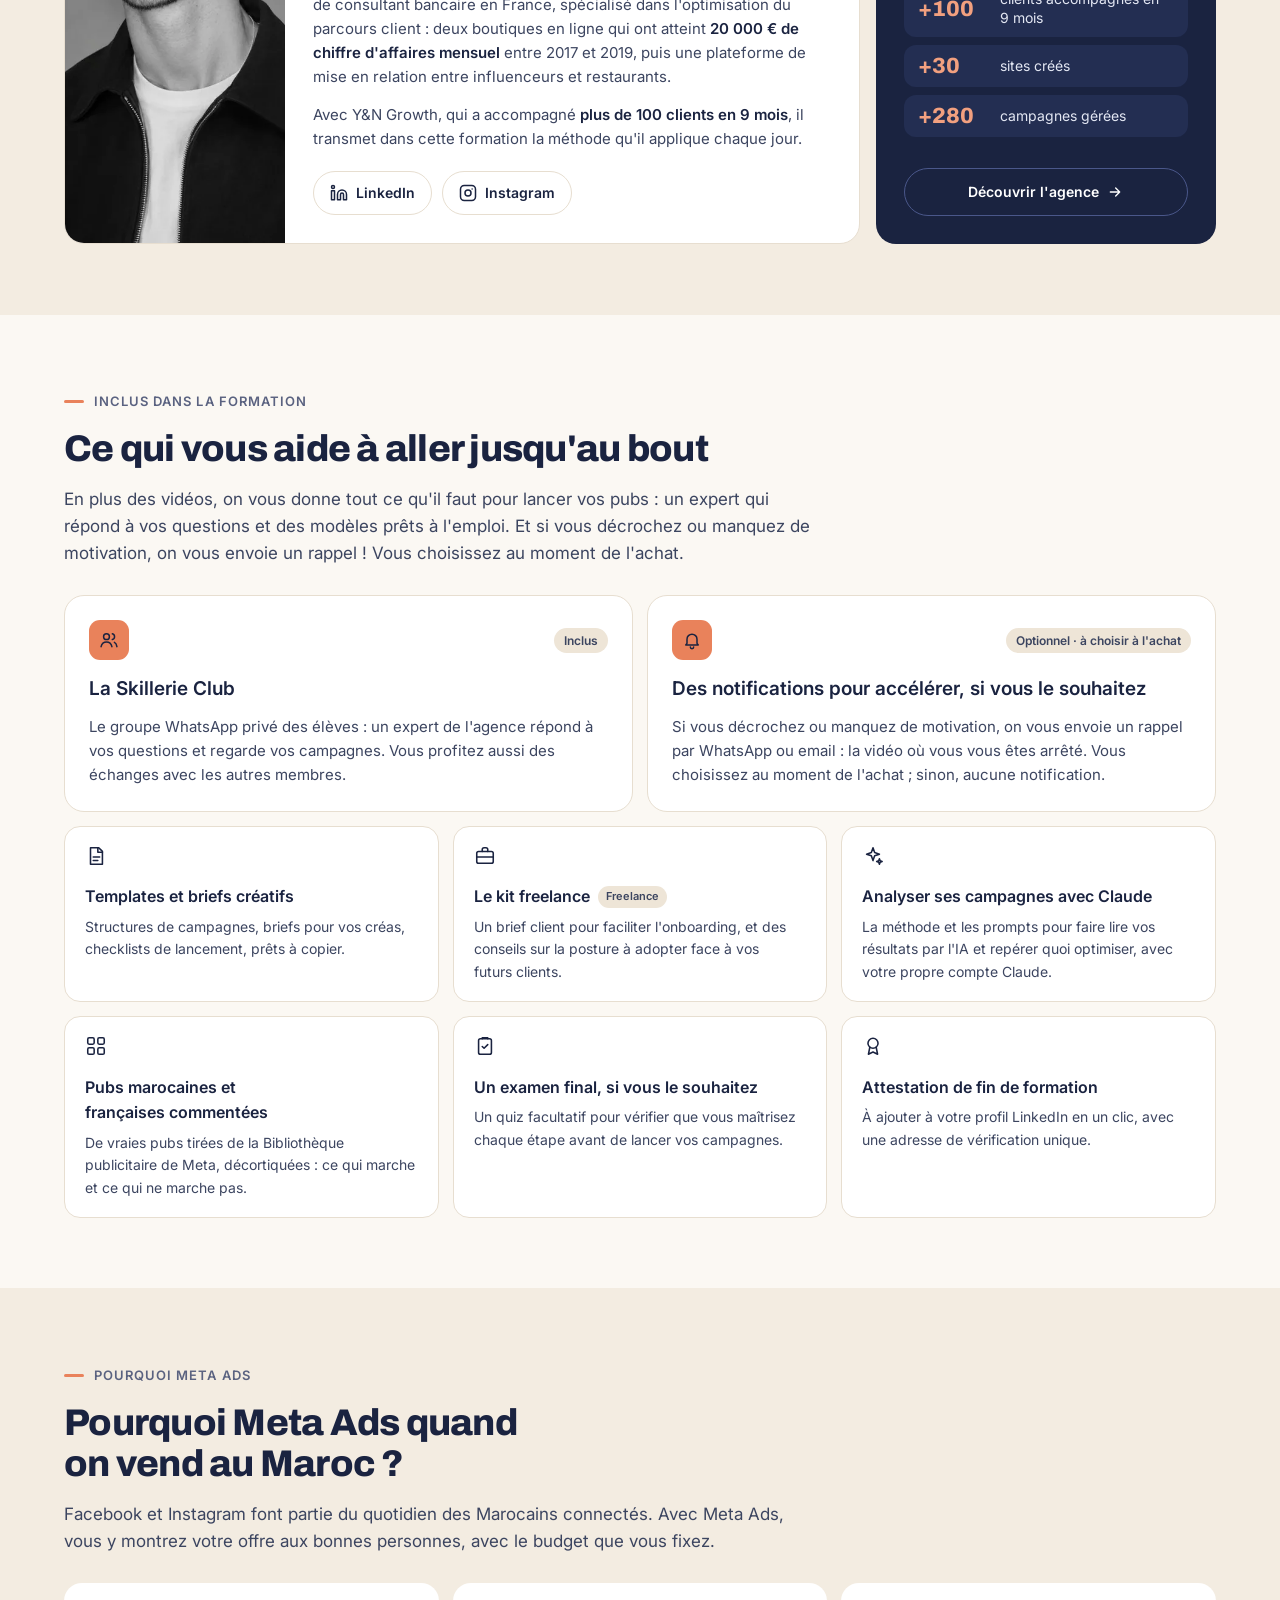
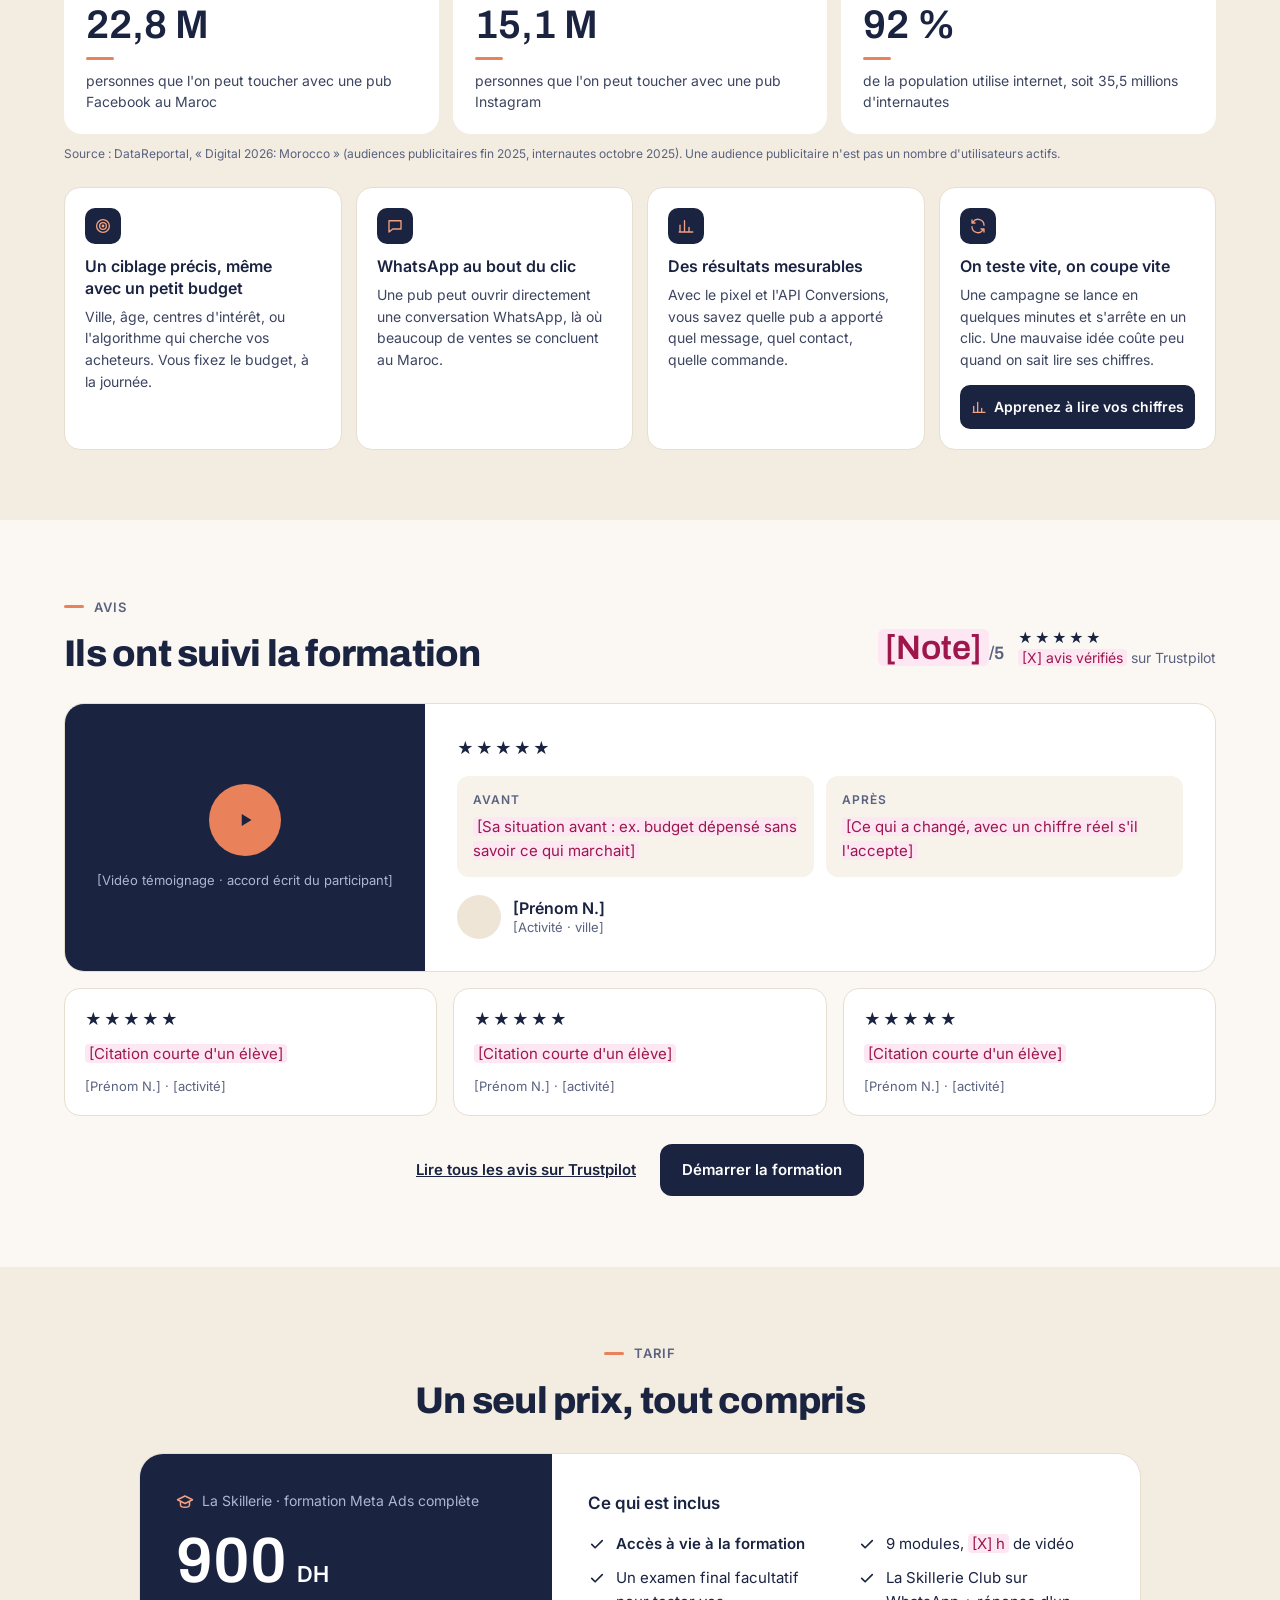
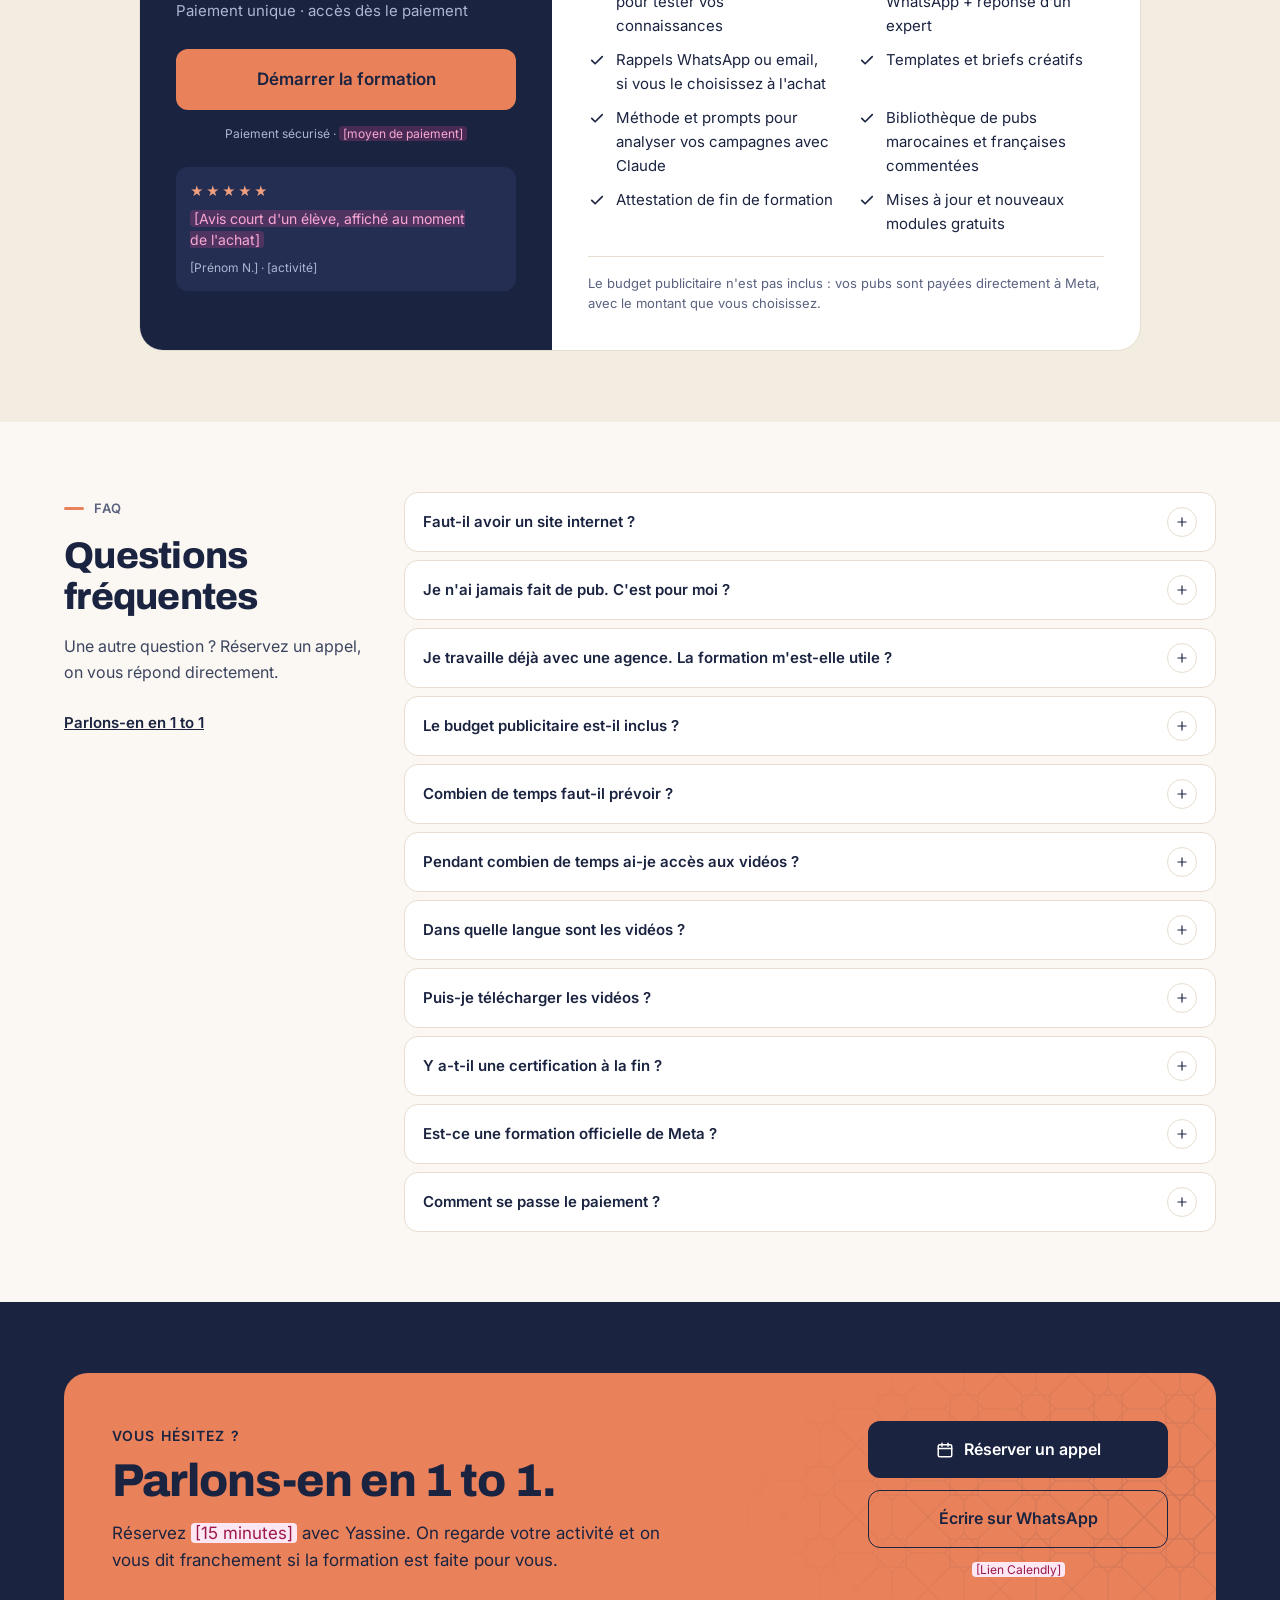
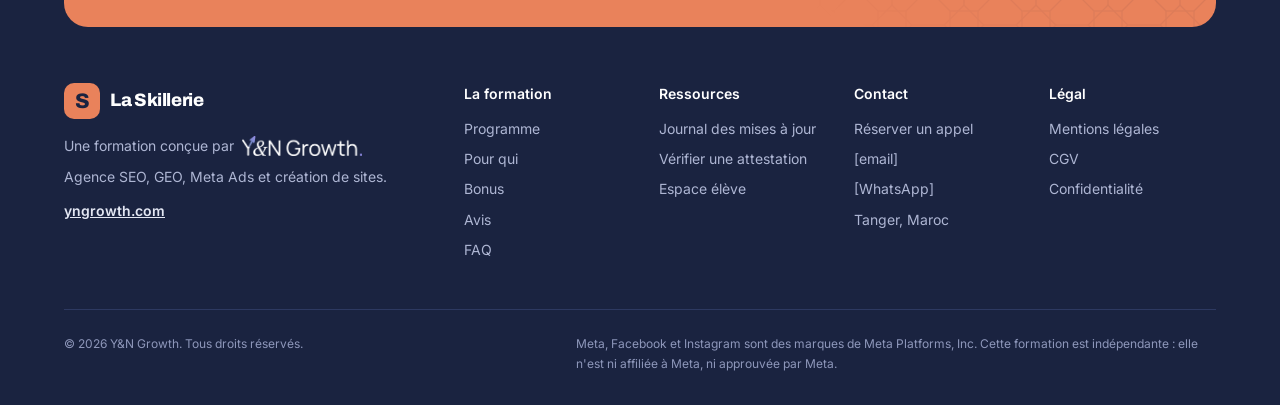
==== commit 8d155dbf: "La Skillerie Club sur WhatsApp, bio cliquable et nouvel ordre - La communauté devient « La Skillerie" ====
--- a/public/index.html
+++ b/public/index.html
@@ -142,6 +142,13 @@
 @media (max-width: 480px){.mk-root{--gx:16px}}
 @media (min-width: 1101px) and (max-width: 1240px){.mk-fc{right:-12px !important}}
 #mk-pv[hidden]{display:none}
+/* Bloc « Yassine Bougafa, fondateur » : lien vers la section formateur */
+.mk-bio{border:1px solid transparent;transition:border-color .2s ease,background-color .2s ease}
+.mk-bio:hover{border-color:color-mix(in srgb,var(--d-accent) 55%,transparent);background:color-mix(in srgb,var(--d-bg) 65%,var(--d-card)) !important}
+.mk-bio-cta{display:inline-flex;align-items:center;gap:5px;margin-top:4px;font-size:13px;font-weight:600;color:var(--d-accent)}
+.mk-bio-arrow{transition:transform .2s ease}
+.mk-bio:hover .mk-bio-arrow{transform:translateX(3px)}
+@media (prefers-reduced-motion: reduce){.mk-bio,.mk-bio-arrow{transition:none}}
 @media (max-width: 420px){.mk-eyebrow{font-size:12px !important;padding:4px 10px !important;gap:6px !important;letter-spacing:-.005em}}
 /* Avis qui défilent sous le hero : cartes compactes */
 .mk-tq{margin:0 12px 0 0;width:min(260px,74vw);flex:none;box-sizing:border-box;display:flex;flex-direction:column;gap:8px;padding:12px 14px;border-radius:12px;background:var(--d-card);border:1px solid var(--d-line2)}
@@ -275,7 +282,7 @@
 
 <figure class="mk-tq">
 <figcaption><span class="mk-tq-av"></span><span class="mk-tq-who"><b>[Prénom N.]</b><span>[Activité · ville]</span></span><span class="mk-tq-st" aria-hidden="true">★★★★★</span></figcaption>
-<blockquote><span style="background: var(--d-ph-bg); color: var(--d-ph-ink); border-radius: 4px; padding: 0 4px;">[Ce que la communauté ou l'expert lui a apporté]</span></blockquote>
+<blockquote><span style="background: var(--d-ph-bg); color: var(--d-ph-ink); border-radius: 4px; padding: 0 4px;">[Ce que La Skillerie Club ou l'expert lui a apporté]</span></blockquote>
 </figure>
 
 <figure class="mk-tq">
@@ -305,7 +312,7 @@
 
 <figure class="mk-tq" aria-hidden="true">
 <figcaption><span class="mk-tq-av"></span><span class="mk-tq-who"><b>[Prénom N.]</b><span>[Activité · ville]</span></span><span class="mk-tq-st" aria-hidden="true">★★★★★</span></figcaption>
-<blockquote><span style="background: var(--d-ph-bg); color: var(--d-ph-ink); border-radius: 4px; padding: 0 4px;">[Ce que la communauté ou l'expert lui a apporté]</span></blockquote>
+<blockquote><span style="background: var(--d-ph-bg); color: var(--d-ph-ink); border-radius: 4px; padding: 0 4px;">[Ce que La Skillerie Club ou l'expert lui a apporté]</span></blockquote>
 </figure>
 
 <figure class="mk-tq" aria-hidden="true">
@@ -325,7 +332,7 @@
 <div style="flex: 999 1 560px; min-width: 0;">
 <div style="display: inline-flex; align-items: center; gap: 10px; font-size: 13px; font-weight: 600; letter-spacing: .08em; text-transform: uppercase; color: var(--muted); margin-bottom: 16px;"><span style="width: 20px; height: 3px; border-radius: 2px; background: var(--accent);"></span>La formation en bref</div>
 <h2 style="margin: 0 0 20px; font-family: Archivo, Inter, sans-serif; font-weight: 800; font-size: clamp(26px, 2.9vw, 38px); line-height: 1.12; letter-spacing: -0.02em; color: var(--ink);">Tout Meta Ads, de la première campagne à la page qui convertit</h2>
-<p style="margin: 0 0 16px; font-size: 17px; color: var(--text); max-width: 680px;">La Skillerie vous forme en vidéo à la publicité sur Facebook et Instagram, que vous vendiez au Maroc ou à l'international. On vous donne chaque étape, filmée dans un vrai compte publicitaire : il ne vous reste qu'à l'appliquer sur le vôtre. Et pour vos questions, la communauté privée est animée par l'équipe Y&amp;N Growth.</p>
+<p style="margin: 0 0 16px; font-size: 17px; color: var(--text); max-width: 680px;">La Skillerie vous forme en vidéo à la publicité sur Facebook et Instagram, que vous vendiez au Maroc ou à l'international. On vous donne chaque étape, filmée dans un vrai compte publicitaire : il ne vous reste qu'à l'appliquer sur le vôtre. Et pour vos questions, il y a La Skillerie Club : notre groupe privé sur WhatsApp, animé par l'équipe Y&amp;N Growth.</p>
 <p style="margin: 0 0 24px; font-size: 17px; color: var(--text); max-width: 680px;">Elle est conçue et tournée par Yassine (@yass2ads), cofondateur de Y&amp;N Growth, agence de communication Meta Ads avec des clients en France et au Maroc.</p>
 
 <h3 style="margin: 0 0 14px; font-size: 18px; font-weight: 600; color: var(--ink);">À la fin de la formation, vous saurez :</h3>
@@ -379,10 +386,10 @@
 <div style="padding: 12px 14px; border-radius: 12px; border: 1px solid var(--d-line2);"><div style="font-family: Archivo, Inter, sans-serif; font-weight: 800; font-size: 24px; line-height: 1; color: var(--d-accent);">+100</div><div style="margin-top: 6px; font-size: 13px; line-height: 1.35; color: var(--d-soft);">clients accompagnés en 9&#160;mois</div></div>
 <div style="padding: 12px 14px; border-radius: 12px; border: 1px solid var(--d-line2);"><div style="font-family: Archivo, Inter, sans-serif; font-weight: 800; font-size: 24px; line-height: 1; color: var(--d-accent);">+7 ans</div><div style="margin-top: 6px; font-size: 13px; line-height: 1.35; color: var(--d-soft);">d'expérience en e-commerce et Meta Ads</div></div>
 </div>
-<div style="display: flex; align-items: center; gap: 12px; margin-top: auto; padding: 10px 12px; border-radius: 12px; background: var(--d-bg);">
+<a href="#formateurs" class="mk-bio" aria-label="Voir la bio de Yassine Bougafa, fondateur" style="display: flex; align-items: center; gap: 12px; margin-top: auto; padding: 10px 12px; border-radius: 12px; background: var(--d-bg); text-decoration: none;">
 <img src="assets/img/yassine-bougafa-200.webp" width="200" height="200" loading="lazy" decoding="async" alt="" style="flex: none; width: 44px; height: 44px; border-radius: 50%; object-fit: cover; object-position: 50% 30%; border: 2px solid var(--d-accent);">
-<div style="min-width: 0;"><div style="font-size: 14px; font-weight: 600; color: var(--d-ink);">Yassine Bougafa, fondateur</div><div style="font-size: 13px; line-height: 1.45; color: var(--d-soft);">Plus de 7 ans d'expérience en e-commerce et en Meta Ads, expert en sites web</div></div>
-</div>
+<div style="min-width: 0;"><div style="font-size: 14px; font-weight: 600; color: var(--d-ink);">Yassine Bougafa, fondateur</div><div style="font-size: 13px; line-height: 1.45; color: var(--d-soft);">Plus de 7 ans d'expérience en e&#8209;commerce et en Meta Ads, expert en sites web</div><span class="mk-bio-cta">Voir la bio <svg class="mk-bio-arrow" width="14" height="14" viewBox="0 0 24 24" fill="none" stroke="currentColor" stroke-width="2.4" stroke-linecap="round" stroke-linejoin="round" aria-hidden="true"><path d="M5 12h14M13 6l6 6-6 6"></path></svg></span></div>
+</a>
 </article>
 
 <article style="flex: 1 1 440px; min-width: 0; display: flex; flex-direction: column; gap: 14px; padding: clamp(18px, 2.4vw, 26px); border-radius: 20px; background: color-mix(in srgb, var(--d-accent) 10%, var(--d-card)); border: 1px solid color-mix(in srgb, var(--d-accent) 40%, transparent);">
@@ -564,7 +571,7 @@
 </summary>
 <ul style="list-style: none; margin: 0; padding: 0 clamp(14px, 4vw, 18px) 12px clamp(24px, 6vw, 68px);">
 <li style="display: flex; flex-wrap: wrap; align-items: center; gap: 8px 10px; padding: 8px 0; border-top: 1px solid var(--line-soft); font-size: 15px; color: var(--text);"><svg style="flex: none; color: var(--muted);" width="16" height="16" viewBox="0 0 24 24" fill="none" stroke="currentColor" stroke-width="1.8" stroke-linecap="round" stroke-linejoin="round" aria-hidden="true"><circle cx="12" cy="12" r="9"></circle><path d="M10.5 9l4 3-4 3z" fill="currentColor"></path></svg>Comment suivre la formation à votre rythme</li>
-<li style="display: flex; flex-wrap: wrap; align-items: center; gap: 8px 10px; padding: 8px 0; border-top: 1px solid var(--line-soft); font-size: 15px; color: var(--text);"><svg style="flex: none; color: var(--muted);" width="16" height="16" viewBox="0 0 24 24" fill="none" stroke="currentColor" stroke-width="1.8" stroke-linecap="round" stroke-linejoin="round" aria-hidden="true"><circle cx="12" cy="12" r="9"></circle><path d="M10.5 9l4 3-4 3z" fill="currentColor"></path></svg>Rejoindre la communauté et poser une bonne question</li>
+<li style="display: flex; flex-wrap: wrap; align-items: center; gap: 8px 10px; padding: 8px 0; border-top: 1px solid var(--line-soft); font-size: 15px; color: var(--text);"><svg style="flex: none; color: var(--muted);" width="16" height="16" viewBox="0 0 24 24" fill="none" stroke="currentColor" stroke-width="1.8" stroke-linecap="round" stroke-linejoin="round" aria-hidden="true"><circle cx="12" cy="12" r="9"></circle><path d="M10.5 9l4 3-4 3z" fill="currentColor"></path></svg>Rejoindre La Skillerie Club sur WhatsApp et poser une bonne question</li>
 <li style="display: flex; flex-wrap: wrap; align-items: center; gap: 8px 10px; padding: 8px 0; border-top: 1px solid var(--line-soft); font-size: 15px; color: var(--text);"><svg style="flex: none; color: var(--muted);" width="16" height="16" viewBox="0 0 24 24" fill="none" stroke="currentColor" stroke-width="1.8" stroke-linecap="round" stroke-linejoin="round" aria-hidden="true"><circle cx="12" cy="12" r="9"></circle><path d="M10.5 9l4 3-4 3z" fill="currentColor"></path></svg>Activer les notifications WhatsApp ou email (si vous le souhaitez)</li>
 </ul>
 </details>
@@ -694,7 +701,7 @@
 <div style="font-size: 14px; color: var(--d-soft);">Paiement unique · accès dès le paiement</div>
 <ul style="list-style: none; margin: 18px 0 20px; padding: 16px 0 0; border-top: 1px solid var(--d-line); display: flex; flex-direction: column; gap: 9px;">
 <li style="display: flex; gap: 10px; align-items: flex-start; font-size: 14px;"><svg style="flex: none; margin-top: 3px; color: var(--d-accent);" width="16" height="16" viewBox="0 0 24 24" fill="none" stroke="currentColor" stroke-width="2.4" stroke-linecap="round" stroke-linejoin="round" aria-hidden="true"><path d="M5 12.5l4.5 4.5L19 7.5"></path></svg><span>9 modules · <span style="background: var(--d-ph-bg); color: var(--d-ph-ink); border-radius: 4px; padding: 0 4px;">[X] h</span> de vidéo</span></li>
-<li style="display: flex; gap: 10px; align-items: flex-start; font-size: 14px;"><svg style="flex: none; margin-top: 3px; color: var(--d-accent);" width="16" height="16" viewBox="0 0 24 24" fill="none" stroke="currentColor" stroke-width="2.4" stroke-linecap="round" stroke-linejoin="round" aria-hidden="true"><path d="M5 12.5l4.5 4.5L19 7.5"></path></svg>Communauté + réponse d'un expert</li>
+<li style="display: flex; gap: 10px; align-items: flex-start; font-size: 14px;"><svg style="flex: none; margin-top: 3px; color: var(--d-accent);" width="16" height="16" viewBox="0 0 24 24" fill="none" stroke="currentColor" stroke-width="2.4" stroke-linecap="round" stroke-linejoin="round" aria-hidden="true"><path d="M5 12.5l4.5 4.5L19 7.5"></path></svg>La Skillerie Club (WhatsApp) + réponse d'un expert</li>
 <li style="display: flex; gap: 10px; align-items: flex-start; font-size: 14px;"><svg style="flex: none; margin-top: 3px; color: var(--d-accent);" width="16" height="16" viewBox="0 0 24 24" fill="none" stroke="currentColor" stroke-width="2.4" stroke-linecap="round" stroke-linejoin="round" aria-hidden="true"><path d="M5 12.5l4.5 4.5L19 7.5"></path></svg>Templates, prompts IA, pubs commentées</li>
 <li style="display: flex; gap: 10px; align-items: flex-start; font-size: 14px;"><svg style="flex: none; margin-top: 3px; color: var(--d-accent);" width="16" height="16" viewBox="0 0 24 24" fill="none" stroke="currentColor" stroke-width="2.4" stroke-linecap="round" stroke-linejoin="round" aria-hidden="true"><path d="M5 12.5l4.5 4.5L19 7.5"></path></svg>Accès à vie et attestation de fin de formation</li>
 </ul>
@@ -731,7 +738,7 @@
 </li>
 <li style="display: flex; gap: clamp(18px, 3vw, 32px); align-items: flex-start; padding: 22px 0; border-top: 1px solid var(--line);">
 <span aria-hidden="true" style="flex: none; width: 1.9em; font-family: Archivo, Inter, sans-serif; font-size: clamp(30px, 3.6vw, 44px); font-weight: 600; line-height: 1; color: var(--ink);">03</span>
-<div style="flex: 1 1 auto; min-width: 0;"><h3 style="margin: 2px 0 8px; font-size: 20px; font-weight: 600; color: var(--ink);">Demandez</h3><p style="margin: 0; font-size: 16px; color: var(--text);">Une question sur un point de la formation ? Posez-la dans la communauté : un autre membre ou un expert de l'agence vous répond.</p></div>
+<div style="flex: 1 1 auto; min-width: 0;"><h3 style="margin: 2px 0 8px; font-size: 20px; font-weight: 600; color: var(--ink);">Demandez</h3><p style="margin: 0; font-size: 16px; color: var(--text);">Une question sur un point de la formation ? Posez-la dans La Skillerie Club, sur WhatsApp : un autre membre ou un expert de l'agence vous répond.</p></div>
 </li>
 <li style="display: flex; gap: clamp(18px, 3vw, 32px); align-items: flex-start; padding: 22px 0; border-top: 1px solid var(--line);">
 <span aria-hidden="true" style="flex: none; width: 1.9em; font-family: Archivo, Inter, sans-serif; font-size: clamp(30px, 3.6vw, 44px); font-weight: 600; line-height: 1; color: var(--ink);">04</span>
@@ -741,62 +748,8 @@
 </div>
 </section>
 
-<!-- POURQUOI META ADS -->
-<section id="pourquoi-meta" style="padding: clamp(44px, 5.5vw, 72px) 0; background: var(--bg2); scroll-margin-top: 72px;">
-<div style="max-width: 1200px; margin: 0 auto; padding: 0 var(--gx); box-sizing: border-box;">
-<div style="max-width: 760px; margin-bottom: 28px;">
-<div style="display: inline-flex; align-items: center; gap: 10px; font-size: 13px; font-weight: 600; letter-spacing: .08em; text-transform: uppercase; color: var(--muted); margin-bottom: 16px;"><span style="width: 20px; height: 3px; border-radius: 2px; background: var(--accent);"></span>Pourquoi Meta Ads</div>
-<h2 style="margin: 0 0 16px; font-family: Archivo, Inter, sans-serif; font-weight: 800; font-size: clamp(26px, 2.9vw, 38px); line-height: 1.12; letter-spacing: -0.02em; color: var(--ink);">Pourquoi Meta Ads quand on vend au Maroc ?</h2>
-<p style="margin: 0; font-size: 17px; color: var(--text);">Facebook et Instagram font partie du quotidien des Marocains connectés. Avec Meta Ads, vous y montrez votre offre aux bonnes personnes, avec le budget que vous fixez.</p>
-</div>
-
-<div style="display: grid; grid-template-columns: repeat(auto-fit, minmax(min(240px, 100%), 1fr)); gap: 14px;">
-<div style="background: var(--surface); border-radius: 18px; padding: clamp(18px, 4.5vw, 22px);">
-<div style="font-family: Archivo, Inter, sans-serif; font-size: clamp(30px, 3.2vw, 40px); font-weight: 600; line-height: 1; color: var(--ink);">22,8 M</div>
-<div style="width: 28px; height: 3px; border-radius: 2px; background: var(--accent); margin: 12px 0 10px;"></div>
-<div style="font-size: 14px; line-height: 1.5; color: var(--text);">personnes que l'on peut toucher avec une pub Facebook au Maroc</div>
-</div>
-<div style="background: var(--surface); border-radius: 18px; padding: clamp(18px, 4.5vw, 22px);">
-<div style="font-family: Archivo, Inter, sans-serif; font-size: clamp(30px, 3.2vw, 40px); font-weight: 600; line-height: 1; color: var(--ink);">15,1 M</div>
-<div style="width: 28px; height: 3px; border-radius: 2px; background: var(--accent); margin: 12px 0 10px;"></div>
-<div style="font-size: 14px; line-height: 1.5; color: var(--text);">personnes que l'on peut toucher avec une pub Instagram</div>
-</div>
-<div style="background: var(--surface); border-radius: 18px; padding: clamp(18px, 4.5vw, 22px);">
-<div style="font-family: Archivo, Inter, sans-serif; font-size: clamp(30px, 3.2vw, 40px); font-weight: 600; line-height: 1; color: var(--ink);">92 %</div>
-<div style="width: 28px; height: 3px; border-radius: 2px; background: var(--accent); margin: 12px 0 10px;"></div>
-<div style="font-size: 14px; line-height: 1.5; color: var(--text);">de la population utilise internet, soit 35,5 millions d'internautes</div>
-</div>
-</div>
-<p style="margin: 10px 0 24px; font-size: 12px; color: var(--muted);">Source : DataReportal, « Digital 2026: Morocco » (audiences publicitaires fin 2025, internautes octobre 2025). Une audience publicitaire n'est pas un nombre d'utilisateurs actifs.</p>
-
-<div style="display: grid; grid-template-columns: repeat(auto-fit, minmax(min(240px, 100%), 1fr)); gap: 14px;">
-<div style="border: 1px solid var(--line); border-radius: 16px; padding: clamp(16px, 4.5vw, 20px); background: var(--surface);">
-<span style="width: 36px; height: 36px; border-radius: 10px; background: var(--d-bg); color: var(--d-accent); display: flex; align-items: center; justify-content: center; margin-bottom: 12px;"><svg width="18" height="18" viewBox="0 0 24 24" fill="none" stroke="currentColor" stroke-width="1.8" stroke-linecap="round" stroke-linejoin="round" aria-hidden="true"><circle cx="12" cy="12" r="8.5"></circle><circle cx="12" cy="12" r="4.5"></circle><circle cx="12" cy="12" r="1"></circle></svg></span>
-<h3 style="margin: 0 0 6px; font-size: 16px; line-height: 1.35; font-weight: 600;">Un ciblage précis, même avec un petit budget</h3>
-<p style="margin: 0; font-size: 14px; line-height: 1.55; color: var(--text);">Ville, âge, centres d'intérêt, ou l'algorithme qui cherche vos acheteurs. Vous fixez le budget, à la journée.</p>
-</div>
-<div style="border: 1px solid var(--line); border-radius: 16px; padding: clamp(16px, 4.5vw, 20px); background: var(--surface);">
-<span style="width: 36px; height: 36px; border-radius: 10px; background: var(--d-bg); color: var(--d-accent); display: flex; align-items: center; justify-content: center; margin-bottom: 12px;"><svg width="18" height="18" viewBox="0 0 24 24" fill="none" stroke="currentColor" stroke-width="1.8" stroke-linecap="round" stroke-linejoin="round" aria-hidden="true"><path d="M4 5h16v11H9l-5 4z"></path></svg></span>
-<h3 style="margin: 0 0 6px; font-size: 16px; line-height: 1.35; font-weight: 600;">WhatsApp au bout du clic</h3>
-<p style="margin: 0; font-size: 14px; line-height: 1.55; color: var(--text);">Une pub peut ouvrir directement une conversation WhatsApp, là où beaucoup de ventes se concluent au Maroc.</p>
-</div>
-<div style="border: 1px solid var(--line); border-radius: 16px; padding: clamp(16px, 4.5vw, 20px); background: var(--surface);">
-<span style="width: 36px; height: 36px; border-radius: 10px; background: var(--d-bg); color: var(--d-accent); display: flex; align-items: center; justify-content: center; margin-bottom: 12px;"><svg width="18" height="18" viewBox="0 0 24 24" fill="none" stroke="currentColor" stroke-width="1.8" stroke-linecap="round" stroke-linejoin="round" aria-hidden="true"><path d="M4 20V11M10 20V5M16 20v-6M21 20H3"></path></svg></span>
-<h3 style="margin: 0 0 6px; font-size: 16px; line-height: 1.35; font-weight: 600;">Des résultats mesurables</h3>
-<p style="margin: 0; font-size: 14px; line-height: 1.55; color: var(--text);">Avec le pixel et l'API Conversions, vous savez quelle pub a apporté quel message, quel contact, quelle commande.</p>
-</div>
-<div style="border: 1px solid var(--line); border-radius: 16px; padding: clamp(16px, 4.5vw, 20px); background: var(--surface); display: flex; flex-direction: column;">
-<span style="width: 36px; height: 36px; border-radius: 10px; background: var(--d-bg); color: var(--d-accent); display: flex; align-items: center; justify-content: center; margin-bottom: 12px;"><svg width="18" height="18" viewBox="0 0 24 24" fill="none" stroke="currentColor" stroke-width="1.8" stroke-linecap="round" stroke-linejoin="round" aria-hidden="true"><path d="M20 11a8 8 0 00-14.5-4.5L4 8M4 4v4h4M4 13a8 8 0 0014.5 4.5L20 16M20 20v-4h-4"></path></svg></span>
-<h3 style="margin: 0 0 6px; font-size: 16px; line-height: 1.35; font-weight: 600;">On teste vite, on coupe vite</h3>
-<p style="margin: 0 0 14px; font-size: 14px; line-height: 1.55; color: var(--text);">Une campagne se lance en quelques minutes et s'arrête en un clic. Une mauvaise idée coûte peu quand on sait lire ses chiffres.</p>
-<a href="#programme" class="mk-btn" style="margin-top: auto; display: flex; align-items: center; justify-content: center; gap: 7px; padding: 10px 12px; border-radius: 10px; background: var(--d-bg); color: var(--d-ink); font-size: 14px; font-weight: 600; line-height: 1.25; text-align: center; white-space: nowrap; text-decoration: none; min-height: 44px; box-sizing: border-box;"><svg style="flex: none; color: var(--d-accent);" width="16" height="16" viewBox="0 0 24 24" fill="none" stroke="currentColor" stroke-width="2" stroke-linecap="round" stroke-linejoin="round" aria-hidden="true"><path d="M4 20V11M10 20V5M16 20v-6M21 20H3"></path></svg>Apprenez à lire vos chiffres</a>
-</div>
-</div>
-</div>
-</section>
-
 <!-- FORMATEURS -->
-<section id="formateurs" style="padding: clamp(44px, 5.5vw, 72px) 0; background: var(--bg); scroll-margin-top: 72px;">
+<section id="formateurs" style="padding: clamp(44px, 5.5vw, 72px) 0; background: var(--bg2); scroll-margin-top: 72px;">
 <div style="max-width: 1200px; margin: 0 auto; padding: 0 var(--gx); box-sizing: border-box;">
 <div style="max-width: 760px; margin-bottom: 28px;">
 <div style="display: inline-flex; align-items: center; gap: 10px; font-size: 13px; font-weight: 600; letter-spacing: .08em; text-transform: uppercase; color: var(--muted); margin-bottom: 16px;"><span style="width: 20px; height: 3px; border-radius: 2px; background: var(--accent);"></span>Votre formateur</div>
@@ -835,7 +788,7 @@
 </section>
 
 <!-- BONUS -->
-<section id="bonus" style="padding: clamp(44px, 5.5vw, 72px) 0; background: var(--bg2); scroll-margin-top: 72px;">
+<section id="bonus" style="padding: clamp(44px, 5.5vw, 72px) 0; background: var(--bg); scroll-margin-top: 72px;">
 <div style="max-width: 1200px; margin: 0 auto; padding: 0 var(--gx); box-sizing: border-box;">
 <div style="max-width: 760px; margin-bottom: 28px;">
 <div style="display: inline-flex; align-items: center; gap: 10px; font-size: 13px; font-weight: 600; letter-spacing: .08em; text-transform: uppercase; color: var(--muted); margin-bottom: 16px;"><span style="width: 20px; height: 3px; border-radius: 2px; background: var(--accent);"></span>Inclus dans la formation</div>
@@ -844,12 +797,12 @@
 </div>
 
 <div style="display: grid; grid-template-columns: repeat(auto-fit, minmax(min(320px, 100%), 1fr)); gap: 14px; margin-bottom: 14px;">
-<article style="background: var(--surface); border-radius: 20px; padding: clamp(18px, 4.5vw, 24px); display: flex; flex-direction: column; gap: 10px;">
+<article style="background: var(--surface); border: 1px solid var(--line); border-radius: 20px; padding: clamp(18px, 4.5vw, 24px); display: flex; flex-direction: column; gap: 10px;">
 <div style="display: flex; justify-content: space-between; align-items: center;"><span style="width: 40px; height: 40px; border-radius: 11px; background: var(--accent); color: var(--on-accent); display: flex; align-items: center; justify-content: center;"><svg width="20" height="20" viewBox="0 0 24 24" fill="none" stroke="currentColor" stroke-width="1.8" stroke-linecap="round" stroke-linejoin="round" aria-hidden="true"><circle cx="9" cy="8" r="3.5"></circle><path d="M2.5 20c.8-3.6 3.4-5.5 6.5-5.5s5.7 1.9 6.5 5.5"></path><path d="M16 4.6a3.5 3.5 0 010 6.8M18.5 14.8c1.6.8 2.6 2.6 3 5.2"></path></svg></span><span style="font-size: 12px; font-weight: 600; padding: 3px 10px; border-radius: 999px; background: var(--chip); color: var(--text);">Inclus</span></div>
-<h3 style="margin: 4px 0 0; font-size: 19px; font-weight: 600;">La communauté <span style="background: #FCE7F3; color: #9D174D; border-radius: 4px; padding: 0 4px;">[nom]</span></h3>
-<p style="margin: 0; font-size: 15px; color: var(--text);">Un espace privé où un expert de l'agence répond à vos questions et regarde vos campagnes. Vous profitez aussi des échanges avec les autres membres.</p>
-</article>
-<article style="background: var(--surface); border-radius: 20px; padding: clamp(18px, 4.5vw, 24px); display: flex; flex-direction: column; gap: 10px;">
+<h3 style="margin: 4px 0 0; font-size: 19px; font-weight: 600;">La Skillerie Club</h3>
+<p style="margin: 0; font-size: 15px; color: var(--text);">Le groupe WhatsApp privé des élèves : un expert de l'agence répond à vos questions et regarde vos campagnes. Vous profitez aussi des échanges avec les autres membres.</p>
+</article>
+<article style="background: var(--surface); border: 1px solid var(--line); border-radius: 20px; padding: clamp(18px, 4.5vw, 24px); display: flex; flex-direction: column; gap: 10px;">
 <div style="display: flex; justify-content: space-between; align-items: center;"><span style="width: 40px; height: 40px; border-radius: 11px; background: var(--accent); color: var(--on-accent); display: flex; align-items: center; justify-content: center;"><svg width="20" height="20" viewBox="0 0 24 24" fill="none" stroke="currentColor" stroke-width="1.8" stroke-linecap="round" stroke-linejoin="round" aria-hidden="true"><path d="M6 16V11a6 6 0 0112 0v5l1.5 2h-15z"></path><path d="M10 20.5a2 2 0 004 0"></path></svg></span><span style="font-size: 12px; font-weight: 600; padding: 3px 10px; border-radius: 999px; background: var(--chip); color: var(--text);">Optionnel · à choisir à l'achat</span></div>
 <h3 style="margin: 4px 0 0; font-size: 19px; font-weight: 600;">Des notifications pour accélérer, si vous le souhaitez</h3>
 <p style="margin: 0; font-size: 15px; color: var(--text);">Si vous décrochez ou manquez de motivation, on vous envoie un rappel par WhatsApp ou email : la vidéo où vous vous êtes arrêté. Vous choisissez au moment de l'achat ; sinon, aucune notification.</p>
@@ -857,36 +810,90 @@
 </div>
 
 <div style="display: grid; grid-template-columns: repeat(auto-fit, minmax(min(280px, 100%), 1fr)); gap: 14px;">
-<article style="background: var(--surface); border-radius: 16px; padding: 18px 20px;">
+<article style="background: var(--surface); border: 1px solid var(--line); border-radius: 16px; padding: 18px 20px;">
 <svg style="margin-bottom: 10px;" width="22" height="22" viewBox="0 0 24 24" fill="none" stroke="currentColor" stroke-width="1.7" stroke-linecap="round" stroke-linejoin="round" aria-hidden="true"><path d="M6 3h9l4 4v14H6z"></path><path d="M14 3v5h5M9 13h7M9 17h5"></path></svg>
 <h3 style="margin: 0 0 6px; font-size: 16px; font-weight: 600;">Templates et briefs créatifs</h3>
 <p style="margin: 0; font-size: 14px; color: var(--text);">Structures de campagnes, briefs pour vos créas, checklists de lancement, prêts à copier.</p>
 </article>
-<article style="background: var(--surface); border-radius: 16px; padding: 18px 20px;">
+<article style="background: var(--surface); border: 1px solid var(--line); border-radius: 16px; padding: 18px 20px;">
 <svg style="margin-bottom: 10px;" width="22" height="22" viewBox="0 0 24 24" fill="none" stroke="currentColor" stroke-width="1.7" stroke-linecap="round" stroke-linejoin="round" aria-hidden="true"><rect x="3" y="7" width="18" height="13" rx="2"></rect><path d="M9 7V5a2 2 0 012-2h2a2 2 0 012 2v2M3 13h18"></path></svg>
 <div style="display: flex; flex-wrap: wrap; align-items: center; gap: 8px; margin: 0 0 6px;"><h3 style="margin: 0; font-size: 16px; font-weight: 600;">Le kit freelance</h3><span style="flex: none; white-space: nowrap; font-size: 11px; font-weight: 600; padding: 2px 8px; border-radius: 999px; background: var(--chip); color: var(--text);">Freelance</span></div>
 <p style="margin: 0; font-size: 14px; color: var(--text);">Un brief client pour faciliter l'onboarding, et des conseils sur la posture à adopter face à vos futurs clients.</p>
 </article>
-<article style="background: var(--surface); border-radius: 16px; padding: 18px 20px;">
+<article style="background: var(--surface); border: 1px solid var(--line); border-radius: 16px; padding: 18px 20px;">
 <svg style="margin-bottom: 10px;" width="22" height="22" viewBox="0 0 24 24" fill="none" stroke="currentColor" stroke-width="1.7" stroke-linecap="round" stroke-linejoin="round" aria-hidden="true"><path d="M12 3l1.8 5.2L19 10l-5.2 1.8L12 17l-1.8-5.2L5 10l5.2-1.8z"></path><path d="M19 15l.8 2.2L22 18l-2.2.8L19 21l-.8-2.2L16 18l2.2-.8z"></path></svg>
 <h3 style="margin: 0 0 6px; font-size: 16px; font-weight: 600;">Analyser ses campagnes avec Claude</h3>
 <p style="margin: 0; font-size: 14px; color: var(--text);">La méthode et les prompts pour faire lire vos résultats par l'IA et repérer quoi optimiser, avec votre propre compte Claude.</p>
 </article>
-<article style="background: var(--surface); border-radius: 16px; padding: 18px 20px;">
+<article style="background: var(--surface); border: 1px solid var(--line); border-radius: 16px; padding: 18px 20px;">
 <svg style="margin-bottom: 10px;" width="22" height="22" viewBox="0 0 24 24" fill="none" stroke="currentColor" stroke-width="1.7" stroke-linecap="round" stroke-linejoin="round" aria-hidden="true"><rect x="3" y="3" width="7" height="7" rx="1.5"></rect><rect x="14" y="3" width="7" height="7" rx="1.5"></rect><rect x="3" y="14" width="7" height="7" rx="1.5"></rect><rect x="14" y="14" width="7" height="7" rx="1.5"></rect></svg>
 <h3 style="margin: 0 0 6px; font-size: 16px; font-weight: 600;">Pubs marocaines et françaises commentées</h3>
 <p style="margin: 0; font-size: 14px; color: var(--text);">De vraies pubs tirées de la Bibliothèque publicitaire de Meta, décortiquées : ce qui marche et ce qui ne marche pas.</p>
 </article>
-<article style="background: var(--surface); border-radius: 16px; padding: 18px 20px;">
+<article style="background: var(--surface); border: 1px solid var(--line); border-radius: 16px; padding: 18px 20px;">
 <svg style="margin-bottom: 10px;" width="22" height="22" viewBox="0 0 24 24" fill="none" stroke="currentColor" stroke-width="1.7" stroke-linecap="round" stroke-linejoin="round" aria-hidden="true"><rect x="5" y="4" width="14" height="17" rx="2"></rect><path d="M9 4V3h6v1M9 12.5l2 2 4-4"></path></svg>
 <h3 style="margin: 0 0 6px; font-size: 16px; font-weight: 600;">Un examen final, si vous le souhaitez</h3>
 <p style="margin: 0; font-size: 14px; color: var(--text);">Un quiz facultatif pour vérifier que vous maîtrisez chaque étape avant de lancer vos campagnes.</p>
 </article>
-<article style="background: var(--surface); border-radius: 16px; padding: 18px 20px;">
+<article style="background: var(--surface); border: 1px solid var(--line); border-radius: 16px; padding: 18px 20px;">
 <svg style="margin-bottom: 10px;" width="22" height="22" viewBox="0 0 24 24" fill="none" stroke="currentColor" stroke-width="1.7" stroke-linecap="round" stroke-linejoin="round" aria-hidden="true"><circle cx="12" cy="9" r="5.5"></circle><path d="M8.5 13.5L7 21l5-2.5 5 2.5-1.5-7.5"></path></svg>
 <h3 style="margin: 0 0 6px; font-size: 16px; font-weight: 600;">Attestation de fin de formation</h3>
 <p style="margin: 0; font-size: 14px; color: var(--text);">À ajouter à votre profil LinkedIn en un clic, avec une adresse de vérification unique.</p>
 </article>
+</div>
+</div>
+</section>
+
+<!-- POURQUOI META ADS -->
+<section id="pourquoi-meta" style="padding: clamp(44px, 5.5vw, 72px) 0; background: var(--bg2); scroll-margin-top: 72px;">
+<div style="max-width: 1200px; margin: 0 auto; padding: 0 var(--gx); box-sizing: border-box;">
+<div style="max-width: 760px; margin-bottom: 28px;">
+<div style="display: inline-flex; align-items: center; gap: 10px; font-size: 13px; font-weight: 600; letter-spacing: .08em; text-transform: uppercase; color: var(--muted); margin-bottom: 16px;"><span style="width: 20px; height: 3px; border-radius: 2px; background: var(--accent);"></span>Pourquoi Meta Ads</div>
+<h2 style="margin: 0 0 16px; font-family: Archivo, Inter, sans-serif; font-weight: 800; font-size: clamp(26px, 2.9vw, 38px); line-height: 1.12; letter-spacing: -0.02em; color: var(--ink);">Pourquoi Meta Ads quand on vend au Maroc ?</h2>
+<p style="margin: 0; font-size: 17px; color: var(--text);">Facebook et Instagram font partie du quotidien des Marocains connectés. Avec Meta Ads, vous y montrez votre offre aux bonnes personnes, avec le budget que vous fixez.</p>
+</div>
+
+<div style="display: grid; grid-template-columns: repeat(auto-fit, minmax(min(240px, 100%), 1fr)); gap: 14px;">
+<div style="background: var(--surface); border-radius: 18px; padding: clamp(18px, 4.5vw, 22px);">
+<div style="font-family: Archivo, Inter, sans-serif; font-size: clamp(30px, 3.2vw, 40px); font-weight: 600; line-height: 1; color: var(--ink);">22,8 M</div>
+<div style="width: 28px; height: 3px; border-radius: 2px; background: var(--accent); margin: 12px 0 10px;"></div>
+<div style="font-size: 14px; line-height: 1.5; color: var(--text);">personnes que l'on peut toucher avec une pub Facebook au Maroc</div>
+</div>
+<div style="background: var(--surface); border-radius: 18px; padding: clamp(18px, 4.5vw, 22px);">
+<div style="font-family: Archivo, Inter, sans-serif; font-size: clamp(30px, 3.2vw, 40px); font-weight: 600; line-height: 1; color: var(--ink);">15,1 M</div>
+<div style="width: 28px; height: 3px; border-radius: 2px; background: var(--accent); margin: 12px 0 10px;"></div>
+<div style="font-size: 14px; line-height: 1.5; color: var(--text);">personnes que l'on peut toucher avec une pub Instagram</div>
+</div>
+<div style="background: var(--surface); border-radius: 18px; padding: clamp(18px, 4.5vw, 22px);">
+<div style="font-family: Archivo, Inter, sans-serif; font-size: clamp(30px, 3.2vw, 40px); font-weight: 600; line-height: 1; color: var(--ink);">92 %</div>
+<div style="width: 28px; height: 3px; border-radius: 2px; background: var(--accent); margin: 12px 0 10px;"></div>
+<div style="font-size: 14px; line-height: 1.5; color: var(--text);">de la population utilise internet, soit 35,5 millions d'internautes</div>
+</div>
+</div>
+<p style="margin: 10px 0 24px; font-size: 12px; color: var(--muted);">Source : DataReportal, « Digital 2026: Morocco » (audiences publicitaires fin 2025, internautes octobre 2025). Une audience publicitaire n'est pas un nombre d'utilisateurs actifs.</p>
+
+<div style="display: grid; grid-template-columns: repeat(auto-fit, minmax(min(240px, 100%), 1fr)); gap: 14px;">
+<div style="border: 1px solid var(--line); border-radius: 16px; padding: clamp(16px, 4.5vw, 20px); background: var(--surface);">
+<span style="width: 36px; height: 36px; border-radius: 10px; background: var(--d-bg); color: var(--d-accent); display: flex; align-items: center; justify-content: center; margin-bottom: 12px;"><svg width="18" height="18" viewBox="0 0 24 24" fill="none" stroke="currentColor" stroke-width="1.8" stroke-linecap="round" stroke-linejoin="round" aria-hidden="true"><circle cx="12" cy="12" r="8.5"></circle><circle cx="12" cy="12" r="4.5"></circle><circle cx="12" cy="12" r="1"></circle></svg></span>
+<h3 style="margin: 0 0 6px; font-size: 16px; line-height: 1.35; font-weight: 600;">Un ciblage précis, même avec un petit budget</h3>
+<p style="margin: 0; font-size: 14px; line-height: 1.55; color: var(--text);">Ville, âge, centres d'intérêt, ou l'algorithme qui cherche vos acheteurs. Vous fixez le budget, à la journée.</p>
+</div>
+<div style="border: 1px solid var(--line); border-radius: 16px; padding: clamp(16px, 4.5vw, 20px); background: var(--surface);">
+<span style="width: 36px; height: 36px; border-radius: 10px; background: var(--d-bg); color: var(--d-accent); display: flex; align-items: center; justify-content: center; margin-bottom: 12px;"><svg width="18" height="18" viewBox="0 0 24 24" fill="none" stroke="currentColor" stroke-width="1.8" stroke-linecap="round" stroke-linejoin="round" aria-hidden="true"><path d="M4 5h16v11H9l-5 4z"></path></svg></span>
+<h3 style="margin: 0 0 6px; font-size: 16px; line-height: 1.35; font-weight: 600;">WhatsApp au bout du clic</h3>
+<p style="margin: 0; font-size: 14px; line-height: 1.55; color: var(--text);">Une pub peut ouvrir directement une conversation WhatsApp, là où beaucoup de ventes se concluent au Maroc.</p>
+</div>
+<div style="border: 1px solid var(--line); border-radius: 16px; padding: clamp(16px, 4.5vw, 20px); background: var(--surface);">
+<span style="width: 36px; height: 36px; border-radius: 10px; background: var(--d-bg); color: var(--d-accent); display: flex; align-items: center; justify-content: center; margin-bottom: 12px;"><svg width="18" height="18" viewBox="0 0 24 24" fill="none" stroke="currentColor" stroke-width="1.8" stroke-linecap="round" stroke-linejoin="round" aria-hidden="true"><path d="M4 20V11M10 20V5M16 20v-6M21 20H3"></path></svg></span>
+<h3 style="margin: 0 0 6px; font-size: 16px; line-height: 1.35; font-weight: 600;">Des résultats mesurables</h3>
+<p style="margin: 0; font-size: 14px; line-height: 1.55; color: var(--text);">Avec le pixel et l'API Conversions, vous savez quelle pub a apporté quel message, quel contact, quelle commande.</p>
+</div>
+<div style="border: 1px solid var(--line); border-radius: 16px; padding: clamp(16px, 4.5vw, 20px); background: var(--surface); display: flex; flex-direction: column;">
+<span style="width: 36px; height: 36px; border-radius: 10px; background: var(--d-bg); color: var(--d-accent); display: flex; align-items: center; justify-content: center; margin-bottom: 12px;"><svg width="18" height="18" viewBox="0 0 24 24" fill="none" stroke="currentColor" stroke-width="1.8" stroke-linecap="round" stroke-linejoin="round" aria-hidden="true"><path d="M20 11a8 8 0 00-14.5-4.5L4 8M4 4v4h4M4 13a8 8 0 0014.5 4.5L20 16M20 20v-4h-4"></path></svg></span>
+<h3 style="margin: 0 0 6px; font-size: 16px; line-height: 1.35; font-weight: 600;">On teste vite, on coupe vite</h3>
+<p style="margin: 0 0 14px; font-size: 14px; line-height: 1.55; color: var(--text);">Une campagne se lance en quelques minutes et s'arrête en un clic. Une mauvaise idée coûte peu quand on sait lire ses chiffres.</p>
+<a href="#programme" class="mk-btn" style="margin-top: auto; display: flex; align-items: center; justify-content: center; gap: 7px; padding: 10px 12px; border-radius: 10px; background: var(--d-bg); color: var(--d-ink); font-size: 14px; font-weight: 600; line-height: 1.25; text-align: center; white-space: nowrap; text-decoration: none; min-height: 44px; box-sizing: border-box;"><svg style="flex: none; color: var(--d-accent);" width="16" height="16" viewBox="0 0 24 24" fill="none" stroke="currentColor" stroke-width="2" stroke-linecap="round" stroke-linejoin="round" aria-hidden="true"><path d="M4 20V11M10 20V5M16 20v-6M21 20H3"></path></svg>Apprenez à lire vos chiffres</a>
+</div>
 </div>
 </div>
 </section>
@@ -960,7 +967,7 @@
 <li style="display: flex; gap: 10px; align-items: flex-start; font-size: 15px;"><svg style="flex: none; margin-top: 3px;" width="18" height="18" viewBox="0 0 24 24" fill="none" stroke="currentColor" stroke-width="2.2" stroke-linecap="round" stroke-linejoin="round" aria-hidden="true"><path d="M5 12.5l4.5 4.5L19 7.5"></path></svg><strong style="font-weight: 600;">Accès à vie à la formation</strong></li>
 <li style="display: flex; gap: 10px; align-items: flex-start; font-size: 15px;"><svg style="flex: none; margin-top: 3px;" width="18" height="18" viewBox="0 0 24 24" fill="none" stroke="currentColor" stroke-width="2.2" stroke-linecap="round" stroke-linejoin="round" aria-hidden="true"><path d="M5 12.5l4.5 4.5L19 7.5"></path></svg><span>9 modules, <span style="background: #FCE7F3; color: #9D174D; border-radius: 4px; padding: 0 4px;">[X] h</span> de vidéo</span></li>
 <li style="display: flex; gap: 10px; align-items: flex-start; font-size: 15px;"><svg style="flex: none; margin-top: 3px;" width="18" height="18" viewBox="0 0 24 24" fill="none" stroke="currentColor" stroke-width="2.2" stroke-linecap="round" stroke-linejoin="round" aria-hidden="true"><path d="M5 12.5l4.5 4.5L19 7.5"></path></svg>Un examen final facultatif pour tester vos connaissances</li>
-<li style="display: flex; gap: 10px; align-items: flex-start; font-size: 15px;"><svg style="flex: none; margin-top: 3px;" width="18" height="18" viewBox="0 0 24 24" fill="none" stroke="currentColor" stroke-width="2.2" stroke-linecap="round" stroke-linejoin="round" aria-hidden="true"><path d="M5 12.5l4.5 4.5L19 7.5"></path></svg>Communauté privée + réponse d'un expert</li>
+<li style="display: flex; gap: 10px; align-items: flex-start; font-size: 15px;"><svg style="flex: none; margin-top: 3px;" width="18" height="18" viewBox="0 0 24 24" fill="none" stroke="currentColor" stroke-width="2.2" stroke-linecap="round" stroke-linejoin="round" aria-hidden="true"><path d="M5 12.5l4.5 4.5L19 7.5"></path></svg>La Skillerie Club sur WhatsApp + réponse d'un expert</li>
 <li style="display: flex; gap: 10px; align-items: flex-start; font-size: 15px;"><svg style="flex: none; margin-top: 3px;" width="18" height="18" viewBox="0 0 24 24" fill="none" stroke="currentColor" stroke-width="2.2" stroke-linecap="round" stroke-linejoin="round" aria-hidden="true"><path d="M5 12.5l4.5 4.5L19 7.5"></path></svg>Rappels WhatsApp ou email, si vous le choisissez à l'achat</li>
 <li style="display: flex; gap: 10px; align-items: flex-start; font-size: 15px;"><svg style="flex: none; margin-top: 3px;" width="18" height="18" viewBox="0 0 24 24" fill="none" stroke="currentColor" stroke-width="2.2" stroke-linecap="round" stroke-linejoin="round" aria-hidden="true"><path d="M5 12.5l4.5 4.5L19 7.5"></path></svg>Templates et briefs créatifs</li>
 <li style="display: flex; gap: 10px; align-items: flex-start; font-size: 15px;"><svg style="flex: none; margin-top: 3px;" width="18" height="18" viewBox="0 0 24 24" fill="none" stroke="currentColor" stroke-width="2.2" stroke-linecap="round" stroke-linejoin="round" aria-hidden="true"><path d="M5 12.5l4.5 4.5L19 7.5"></path></svg>Méthode et prompts pour analyser vos campagnes avec Claude</li>
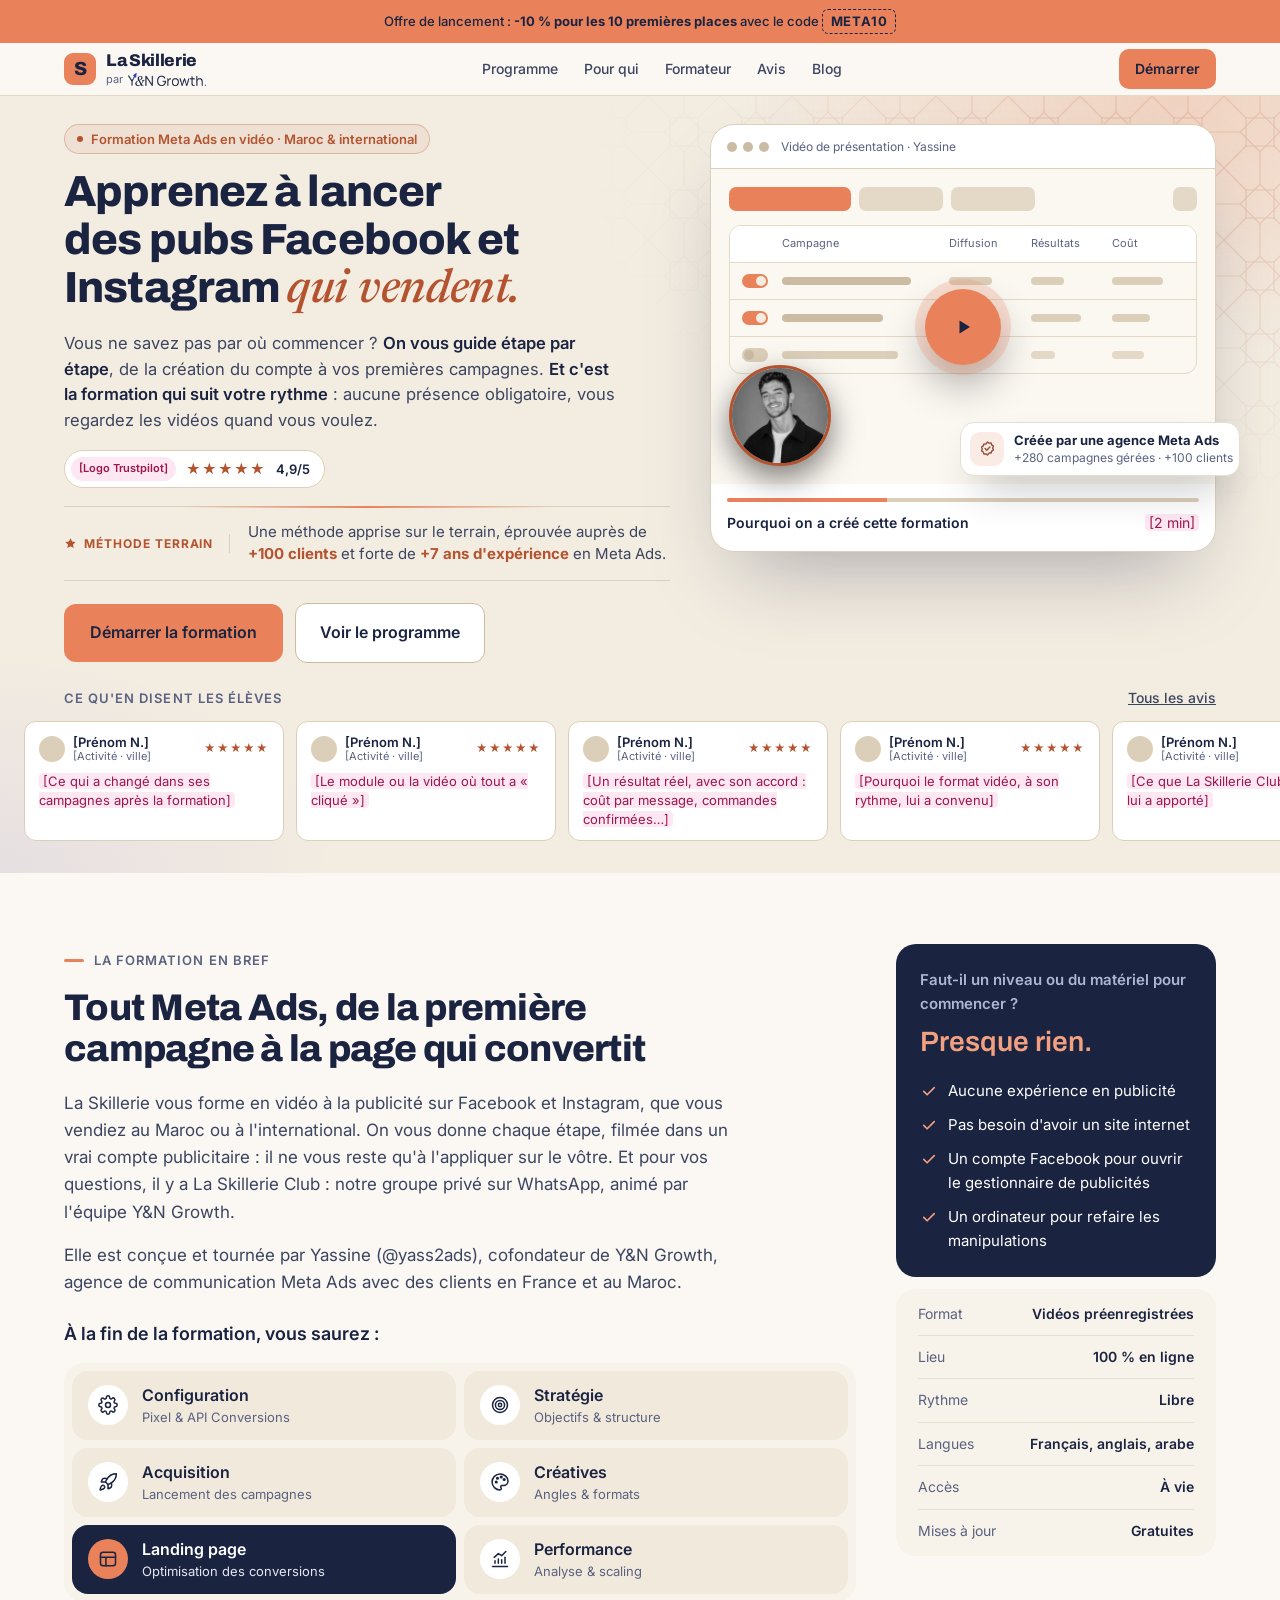
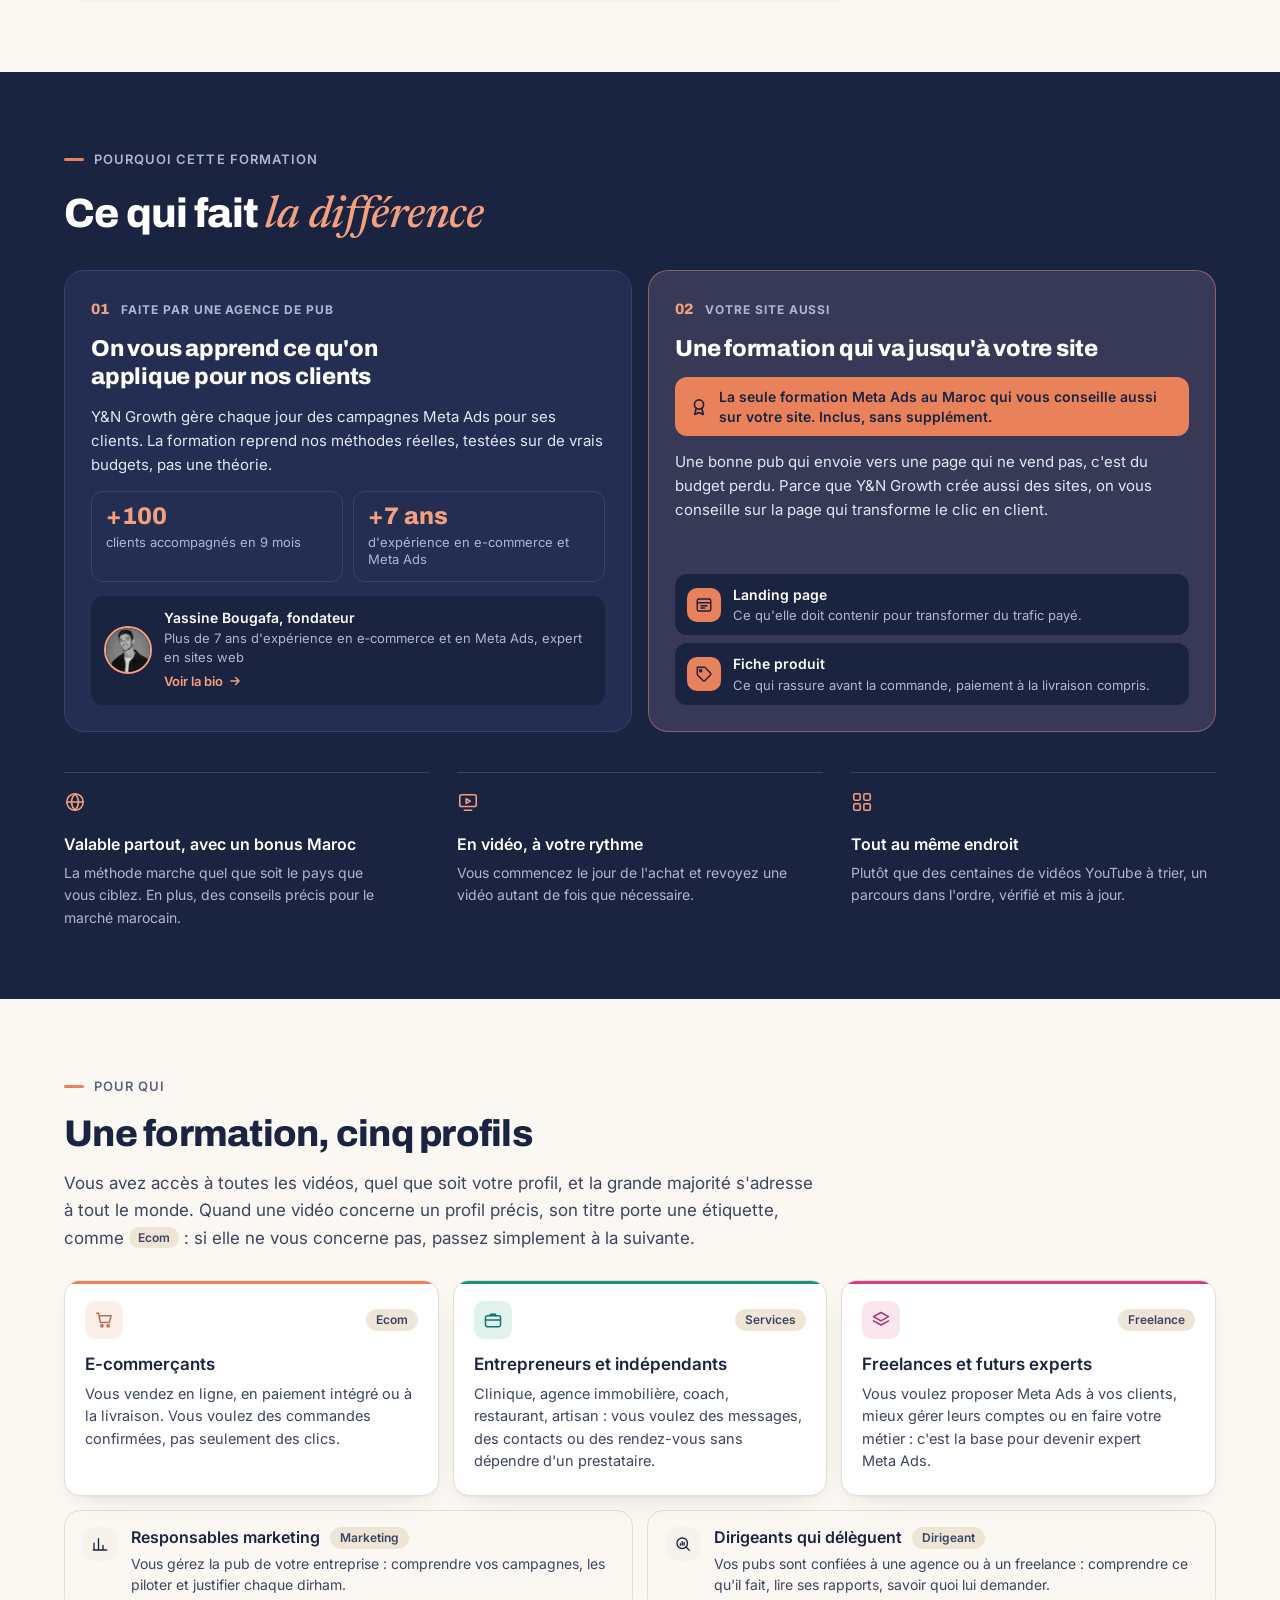
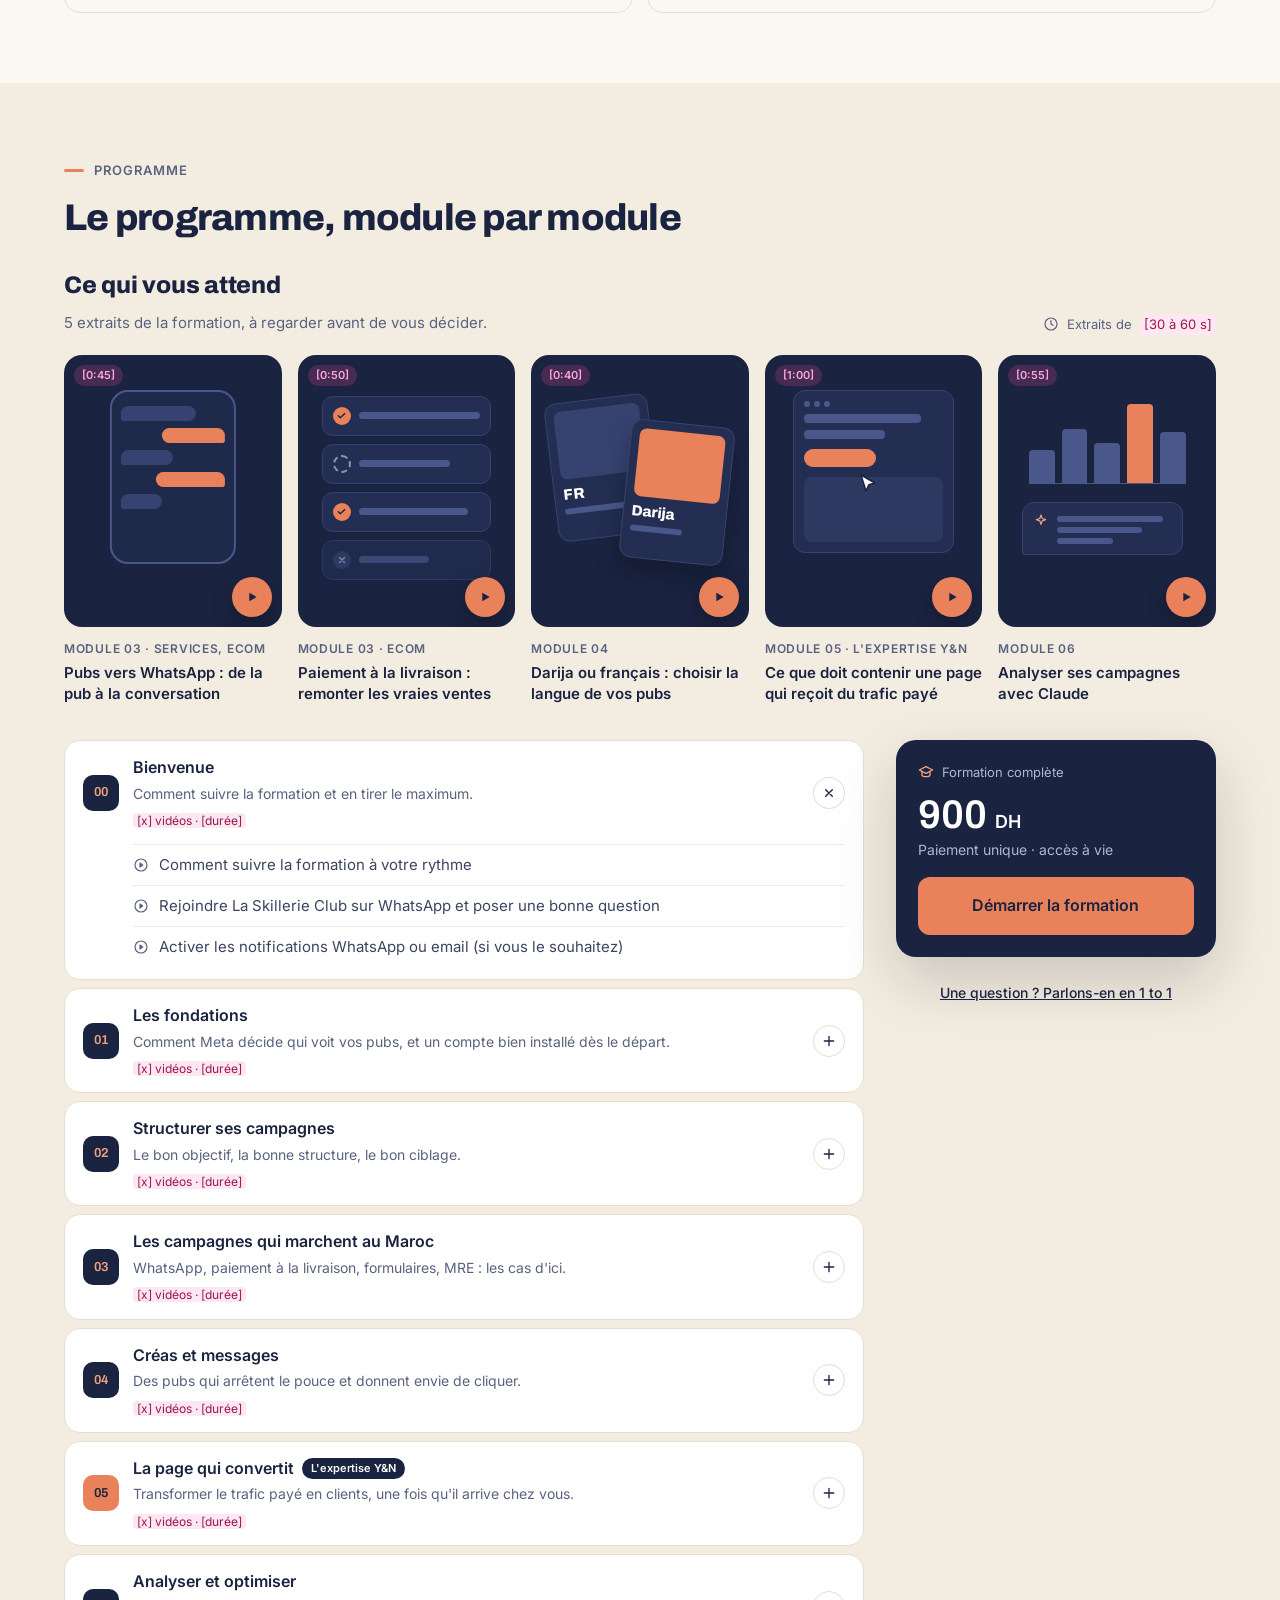
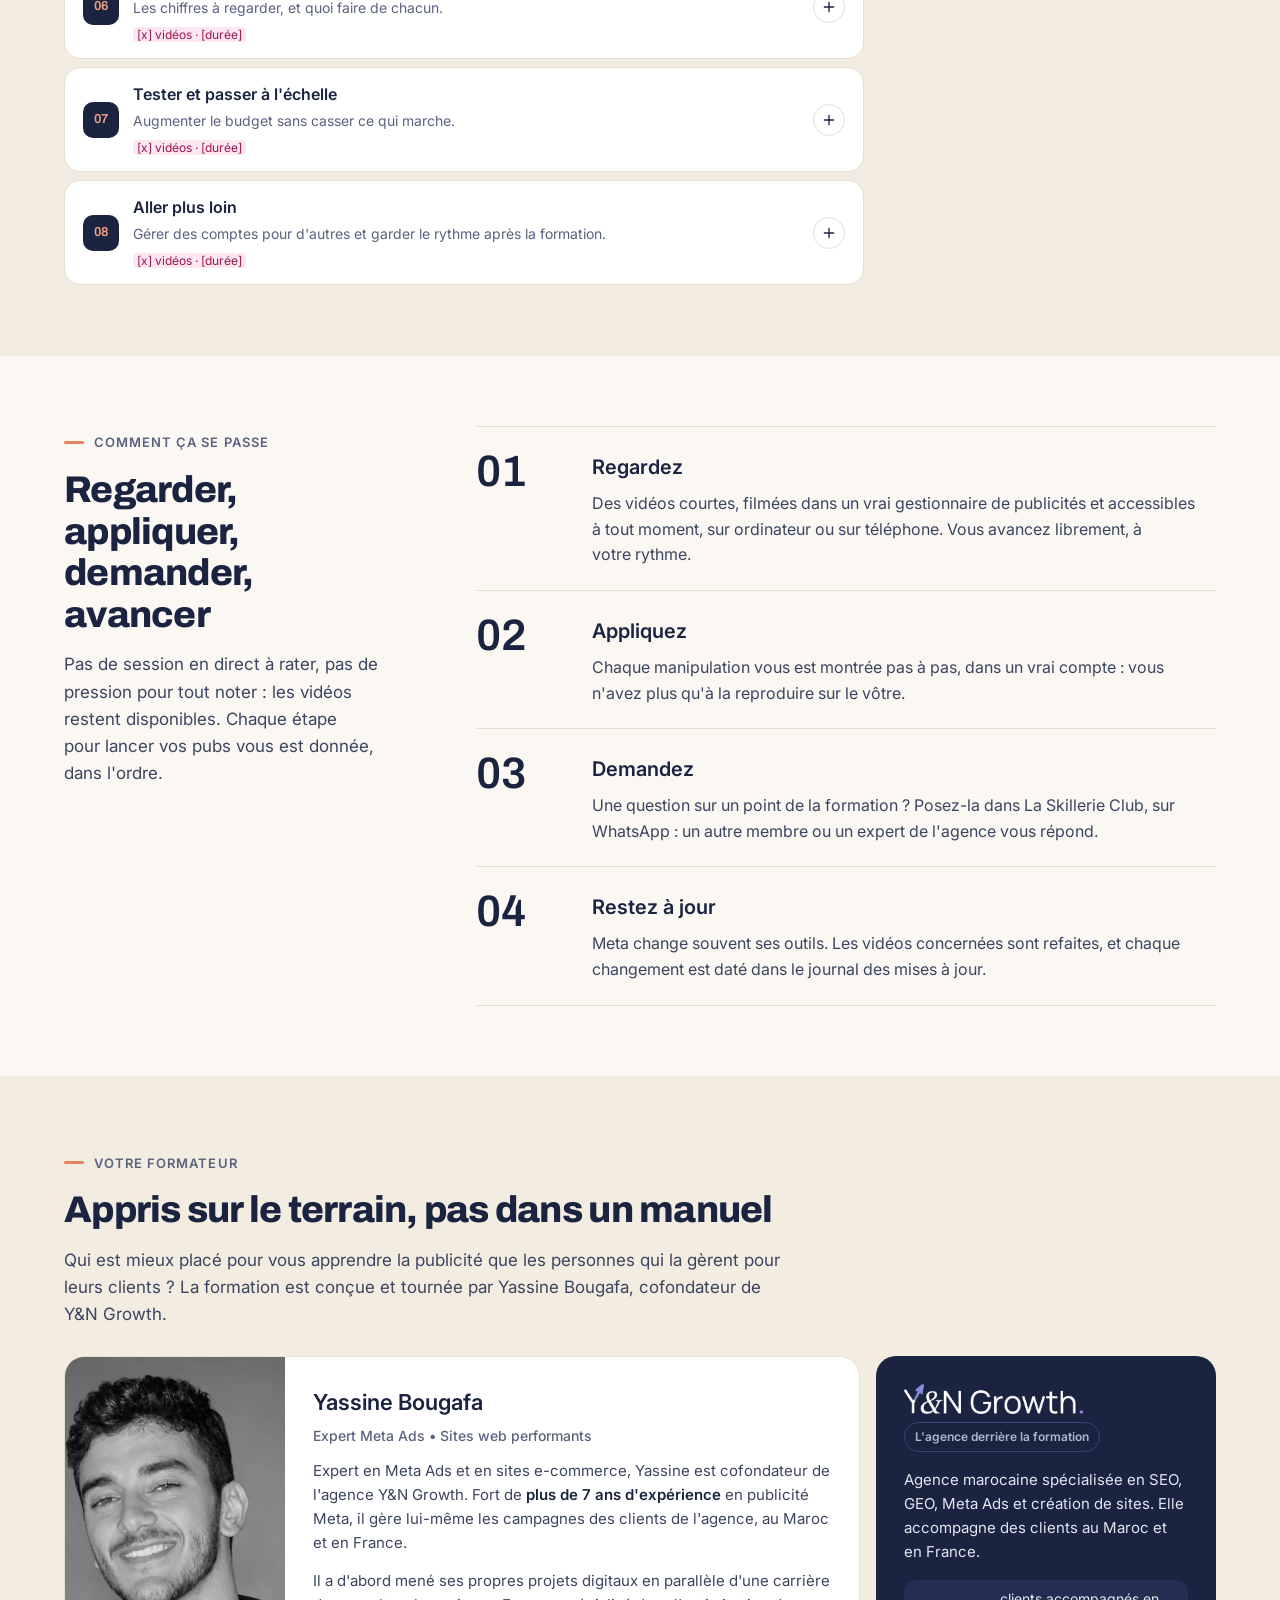
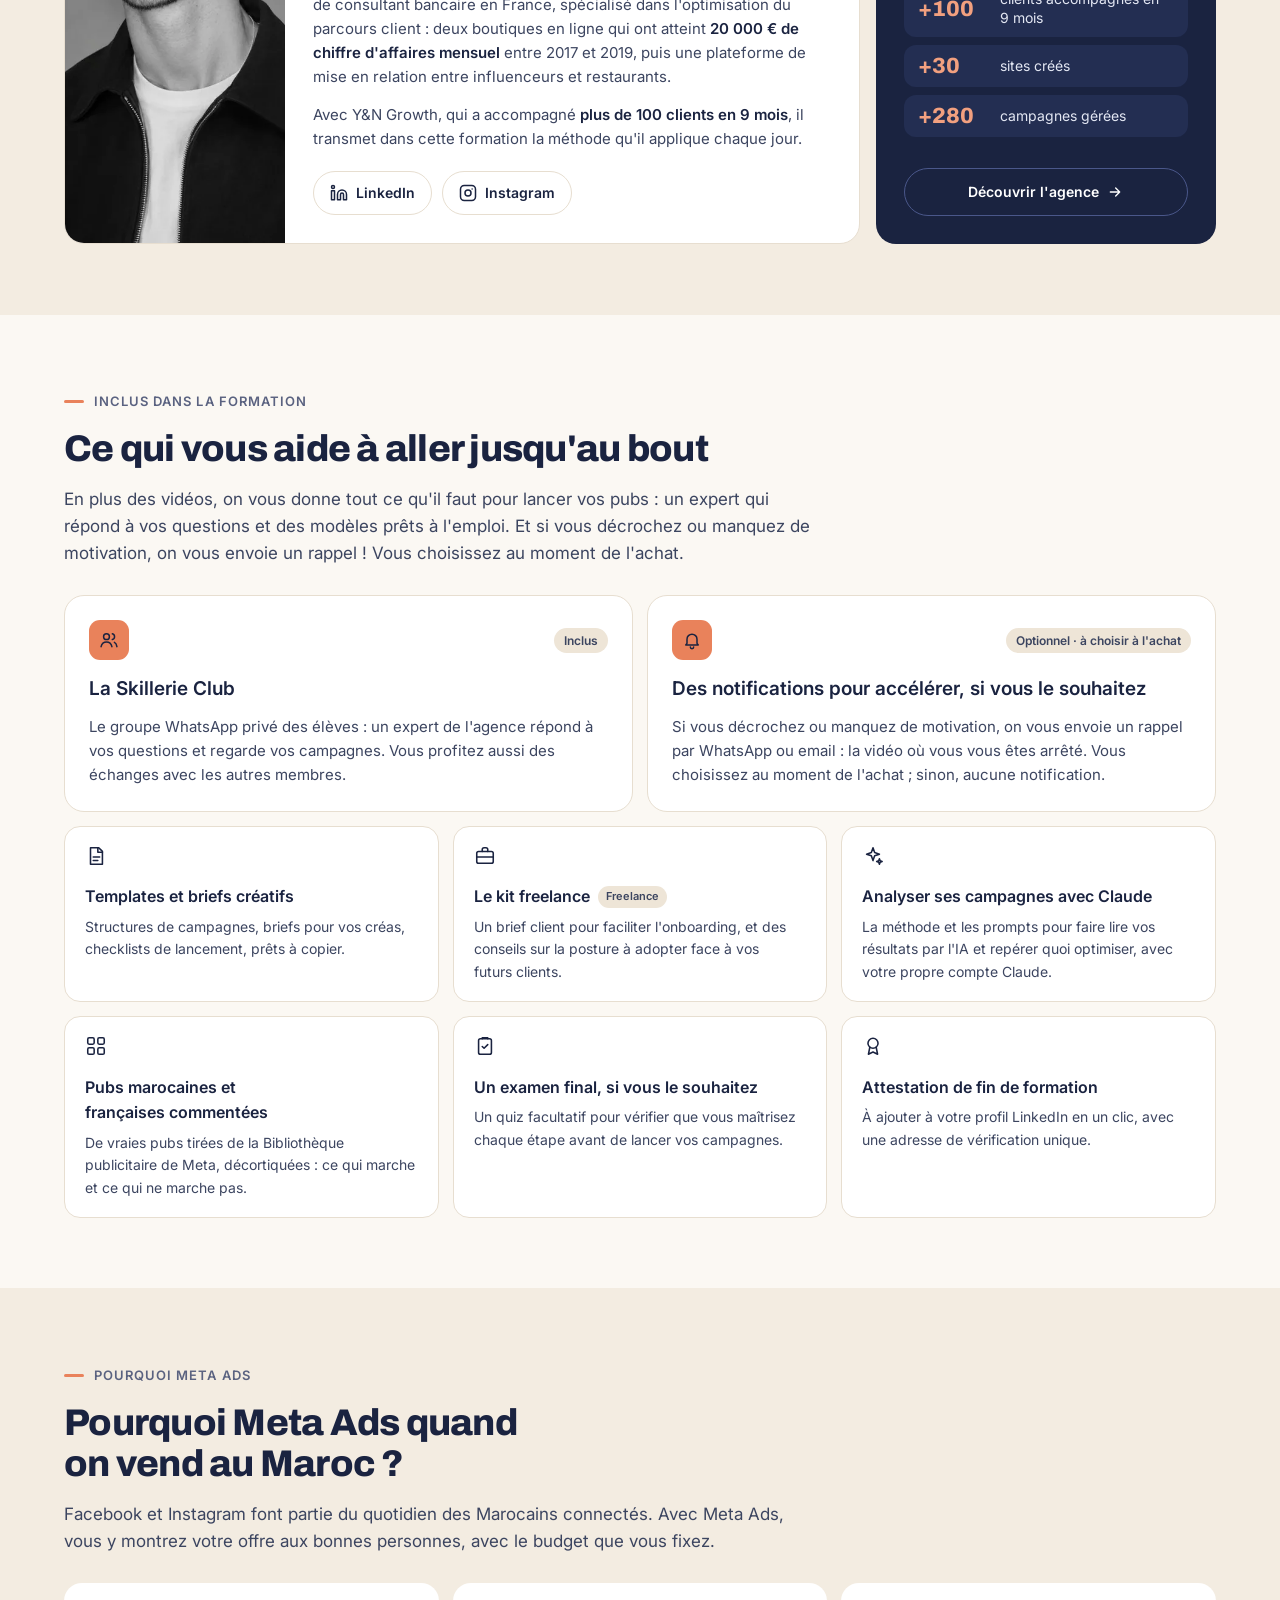
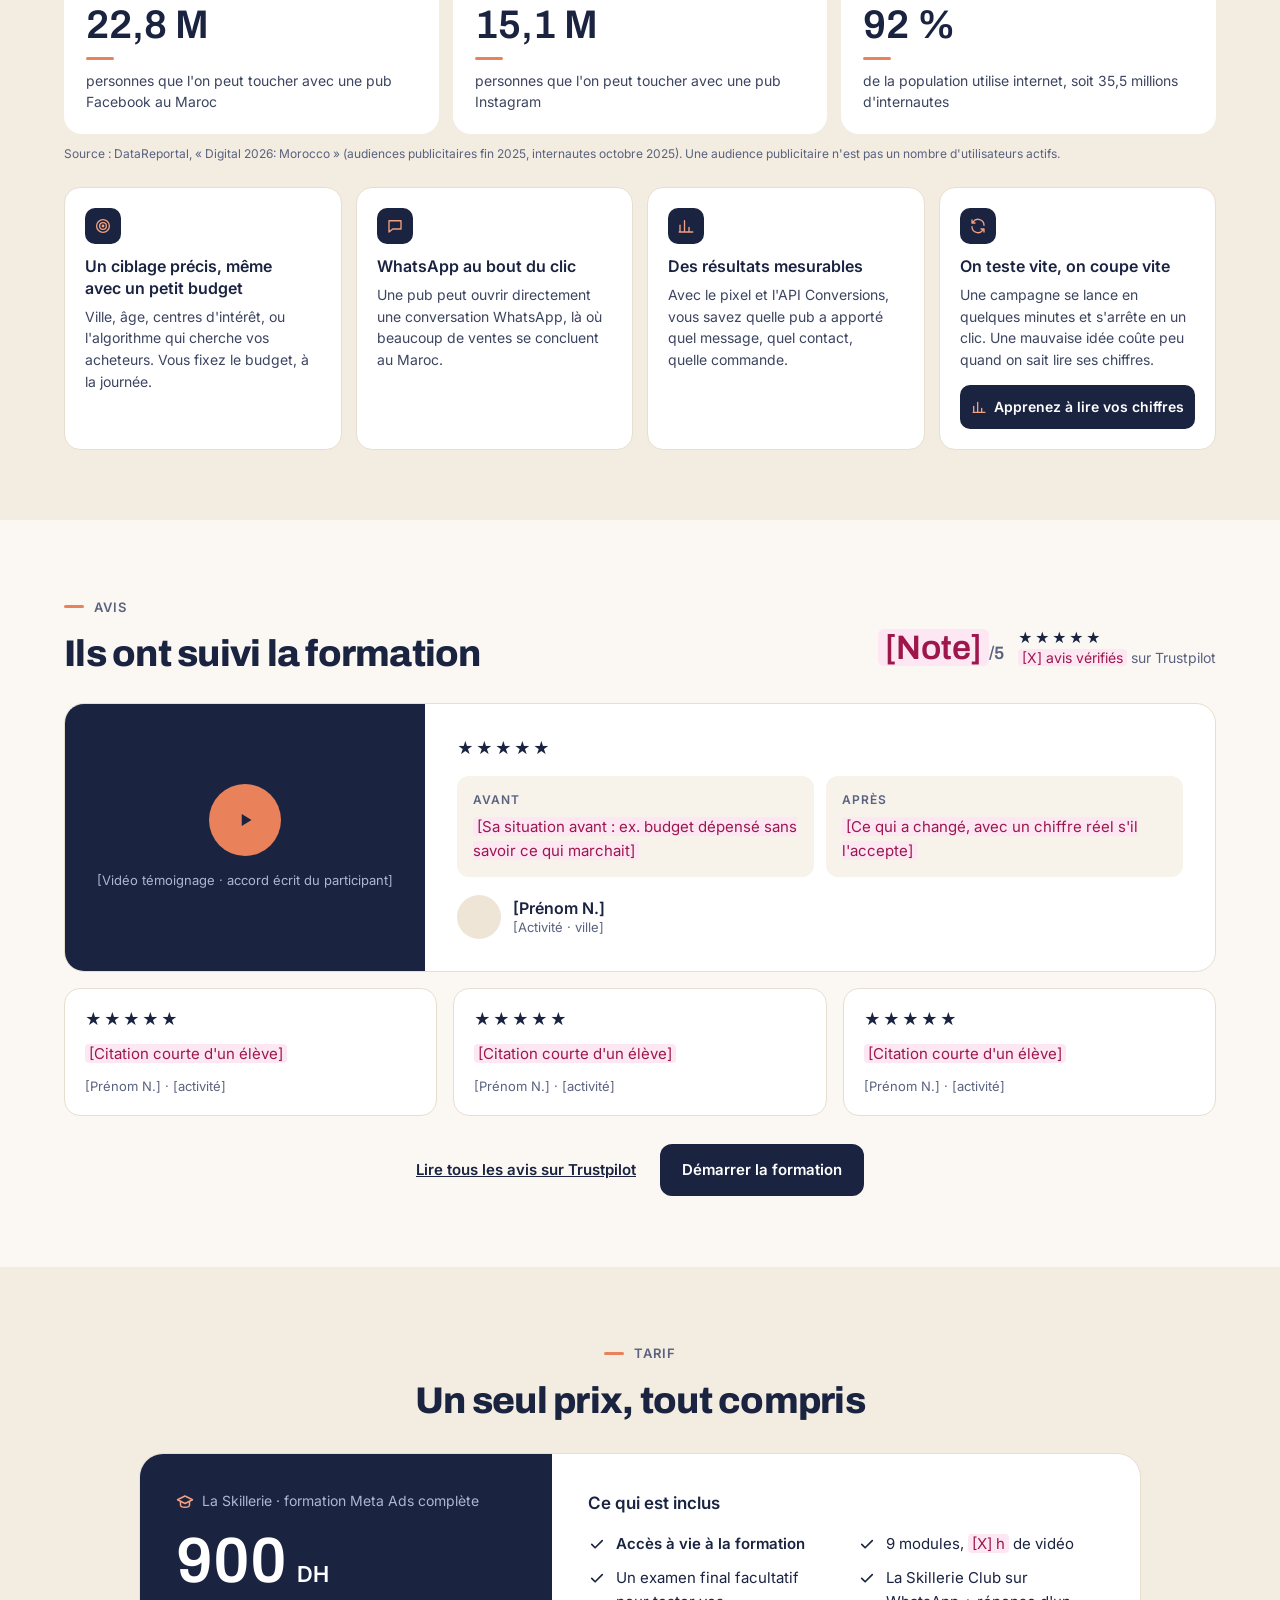
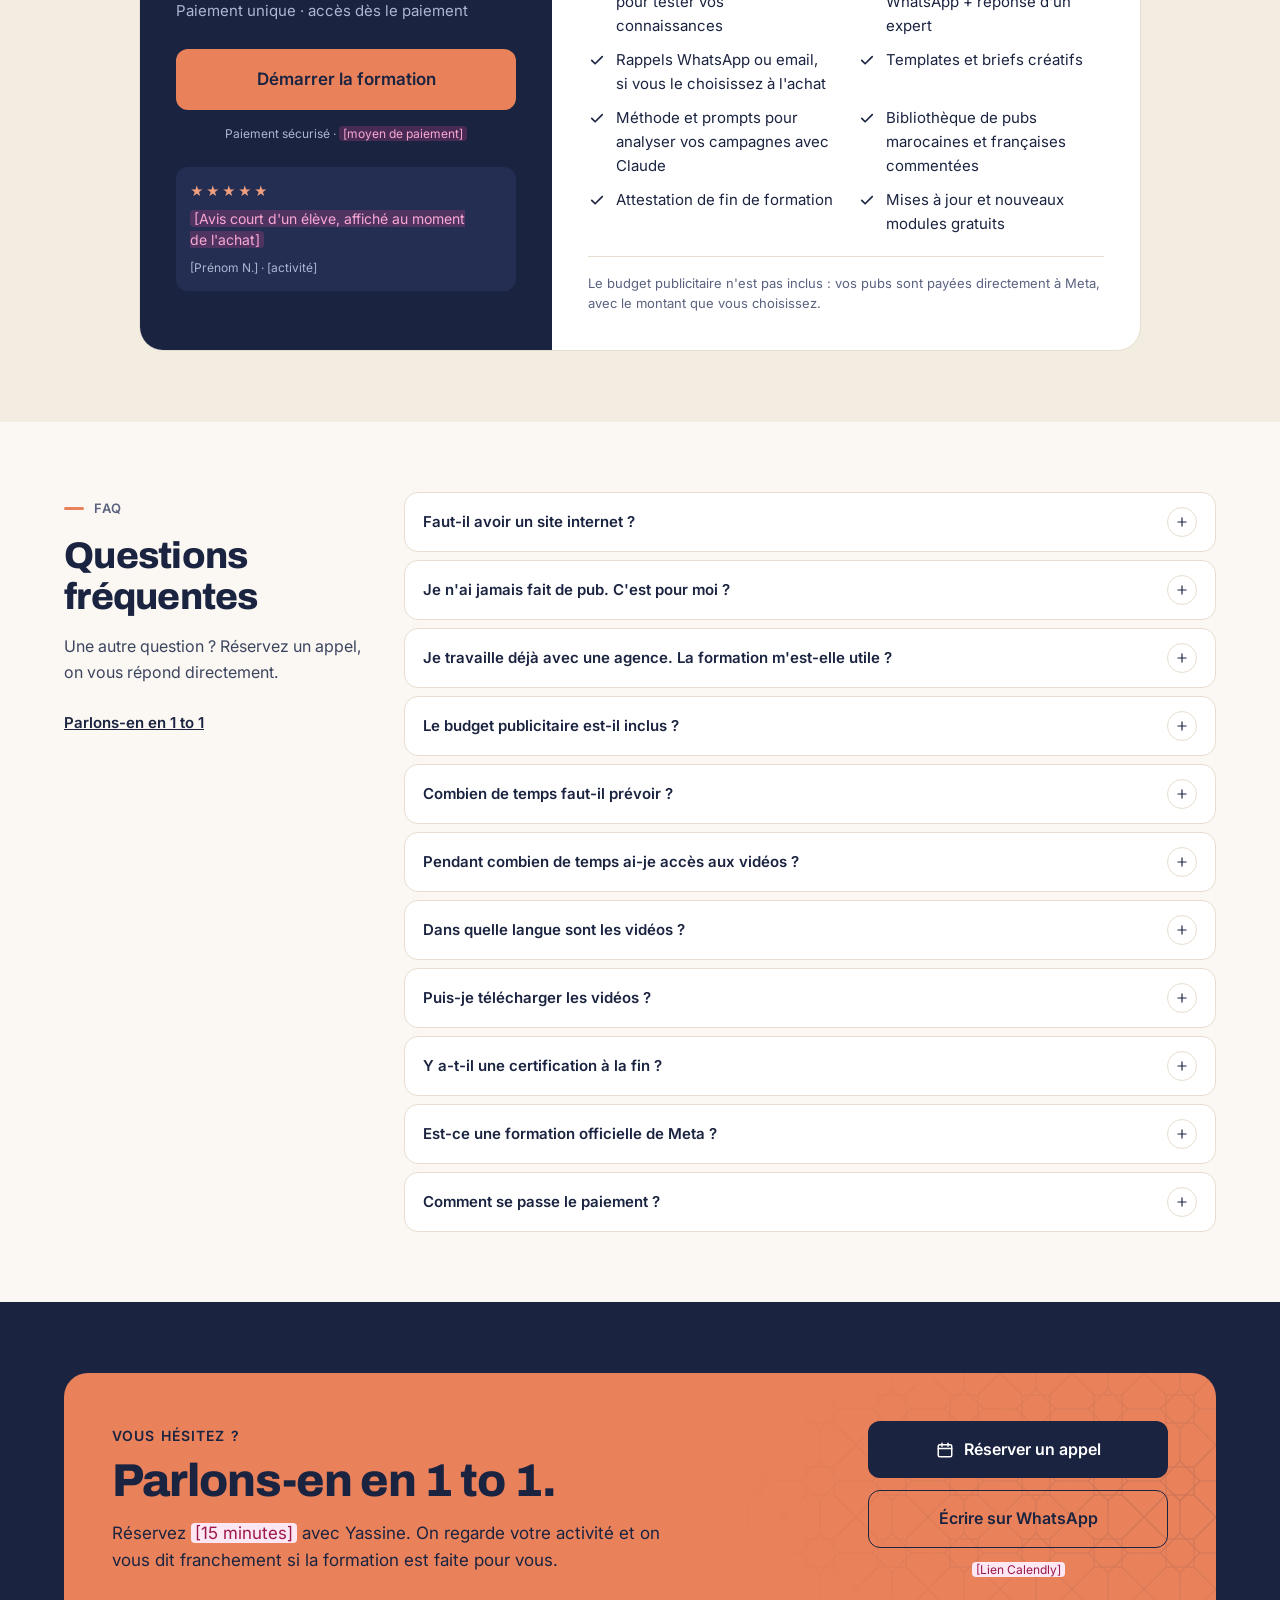
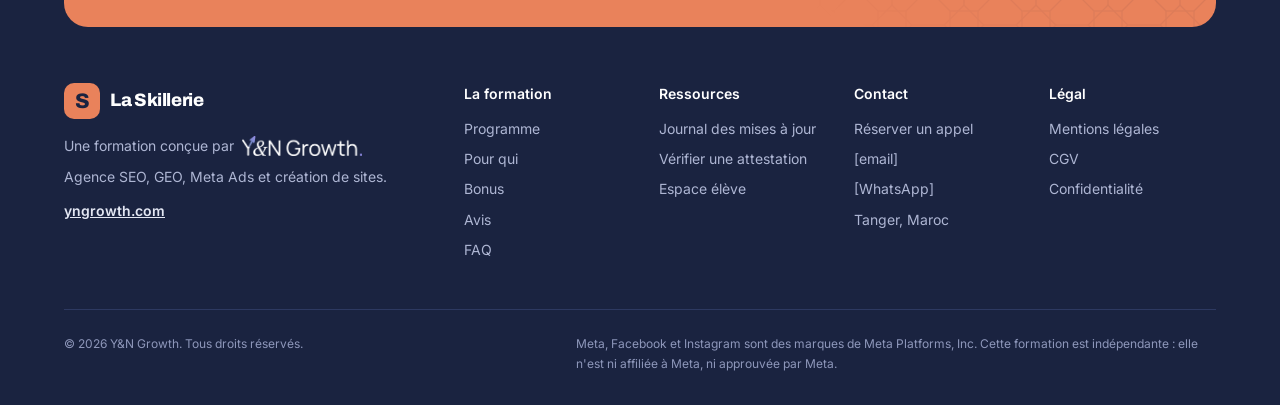
==== commit 360bd97b: "Carte prix du programme : simple rappel, masquée sur mobile - À côté du programme, la carte ne garde" ====
--- a/public/index.html
+++ b/public/index.html
@@ -142,6 +142,8 @@
 @media (max-width: 480px){.mk-root{--gx:16px}}
 @media (min-width: 1101px) and (max-width: 1240px){.mk-fc{right:-12px !important}}
 #mk-pv[hidden]{display:none}
+/* Carte prix à côté du programme : rappel sur ordinateur uniquement (sur mobile, la barre du bas affiche déjà le prix) */
+@media (max-width: 959px){.mk-pcard{display:none !important}}
 /* Bloc « Yassine Bougafa, fondateur » : lien vers la section formateur */
 .mk-bio{border:1px solid transparent;transition:border-color .2s ease,background-color .2s ease}
 .mk-bio:hover{border-color:color-mix(in srgb,var(--d-accent) 55%,transparent);background:color-mix(in srgb,var(--d-bg) 65%,var(--d-card)) !important}
@@ -694,23 +696,12 @@
 
 </div>
 
-<aside class="mk-sticky" style="flex: 1 1 320px; min-width: 0; align-self: flex-start;">
+<aside class="mk-sticky mk-pcard" style="flex: 1 1 320px; min-width: 0; align-self: flex-start;">
 <div style="background: var(--d-bg); color: var(--d-ink); border-radius: 20px; padding: clamp(18px, 4.5vw, 22px); box-shadow: 0 24px 60px rgba(15,17,23,.18);">
-<div style="display: flex; align-items: center; justify-content: space-between; gap: 8px; font-size: 13px; color: var(--d-soft);"><span style="display: flex; align-items: center; gap: 8px;"><svg style="color: var(--d-accent);" width="16" height="16" viewBox="0 0 24 24" fill="none" stroke="currentColor" stroke-width="2" stroke-linecap="round" stroke-linejoin="round" aria-hidden="true"><path d="M22 9L12 4 2 9l10 5 10-5z"></path><path d="M6 11.2V16c0 1.6 2.7 3 6 3s6-1.4 6-3v-4.8"></path></svg>Formation complète</span><span style="color: var(--d-accent); letter-spacing: 1px;" aria-hidden="true">★★★★★</span></div>
+<div style="display: flex; align-items: center; justify-content: space-between; gap: 8px; font-size: 13px; color: var(--d-soft);"><span style="display: flex; align-items: center; gap: 8px;"><svg style="color: var(--d-accent);" width="16" height="16" viewBox="0 0 24 24" fill="none" stroke="currentColor" stroke-width="2" stroke-linecap="round" stroke-linejoin="round" aria-hidden="true"><path d="M22 9L12 4 2 9l10 5 10-5z"></path><path d="M6 11.2V16c0 1.6 2.7 3 6 3s6-1.4 6-3v-4.8"></path></svg>Formation complète</span></div>
 <div style="display: flex; align-items: baseline; gap: 8px; margin: 10px 0 2px;"><span style="font-family: Archivo, Inter, sans-serif; font-size: 40px; font-weight: 600; line-height: 1.1; color: var(--d-ink);">900</span><span style="font-size: 18px; font-weight: 600; color: var(--d-ink);">DH</span></div>
-<div style="font-size: 14px; color: var(--d-soft);">Paiement unique · accès dès le paiement</div>
-<ul style="list-style: none; margin: 18px 0 20px; padding: 16px 0 0; border-top: 1px solid var(--d-line); display: flex; flex-direction: column; gap: 9px;">
-<li style="display: flex; gap: 10px; align-items: flex-start; font-size: 14px;"><svg style="flex: none; margin-top: 3px; color: var(--d-accent);" width="16" height="16" viewBox="0 0 24 24" fill="none" stroke="currentColor" stroke-width="2.4" stroke-linecap="round" stroke-linejoin="round" aria-hidden="true"><path d="M5 12.5l4.5 4.5L19 7.5"></path></svg><span>9 modules · <span style="background: var(--d-ph-bg); color: var(--d-ph-ink); border-radius: 4px; padding: 0 4px;">[X] h</span> de vidéo</span></li>
-<li style="display: flex; gap: 10px; align-items: flex-start; font-size: 14px;"><svg style="flex: none; margin-top: 3px; color: var(--d-accent);" width="16" height="16" viewBox="0 0 24 24" fill="none" stroke="currentColor" stroke-width="2.4" stroke-linecap="round" stroke-linejoin="round" aria-hidden="true"><path d="M5 12.5l4.5 4.5L19 7.5"></path></svg>La Skillerie Club (WhatsApp) + réponse d'un expert</li>
-<li style="display: flex; gap: 10px; align-items: flex-start; font-size: 14px;"><svg style="flex: none; margin-top: 3px; color: var(--d-accent);" width="16" height="16" viewBox="0 0 24 24" fill="none" stroke="currentColor" stroke-width="2.4" stroke-linecap="round" stroke-linejoin="round" aria-hidden="true"><path d="M5 12.5l4.5 4.5L19 7.5"></path></svg>Templates, prompts IA, pubs commentées</li>
-<li style="display: flex; gap: 10px; align-items: flex-start; font-size: 14px;"><svg style="flex: none; margin-top: 3px; color: var(--d-accent);" width="16" height="16" viewBox="0 0 24 24" fill="none" stroke="currentColor" stroke-width="2.4" stroke-linecap="round" stroke-linejoin="round" aria-hidden="true"><path d="M5 12.5l4.5 4.5L19 7.5"></path></svg>Accès à vie et attestation de fin de formation</li>
-</ul>
+<div style="font-size: 14px; color: var(--d-soft); margin-bottom: 16px;">Paiement unique · accès à vie</div>
 <a href="inscription.html" class="mk-btn" style="display: flex; align-items: center; justify-content: center; gap: 10px; background: var(--accent); color: var(--on-accent); font-weight: 600; font-size: 16px; padding: 16px 20px; border-radius: 12px; text-decoration: none; min-height: 52px; box-sizing: border-box;">Démarrer la formation</a>
-<div style="font-size: 12px; color: var(--d-soft); text-align: center; margin-top: 10px;">Paiement sécurisé · <span style="background: var(--d-ph-bg); color: var(--d-ph-ink); border-radius: 4px; padding: 0 4px;">[moyen de paiement]</span></div>
-<figure style="margin: 18px 0 0; padding-top: 16px; border-top: 1px solid var(--d-line);">
-<blockquote style="margin: 0 0 6px; font-size: 14px; line-height: 1.5; color: var(--d-text);"><span style="background: var(--d-ph-bg); color: var(--d-ph-ink); border-radius: 4px; padding: 0 4px;">[Avis court d'un élève, affiché au moment de l'achat]</span></blockquote>
-<figcaption style="font-size: 12px; color: var(--d-soft);">[Prénom N.] · [activité]</figcaption>
-</figure>
 </div>
 <a href="#hesitez" style="display: flex; justify-content: center; align-items: center; gap: 8px; margin-top: 14px; font-size: 14px; font-weight: 500; color: var(--ink); min-height: 44px;">Une question ? Parlons-en en 1 to 1</a>
 </aside>
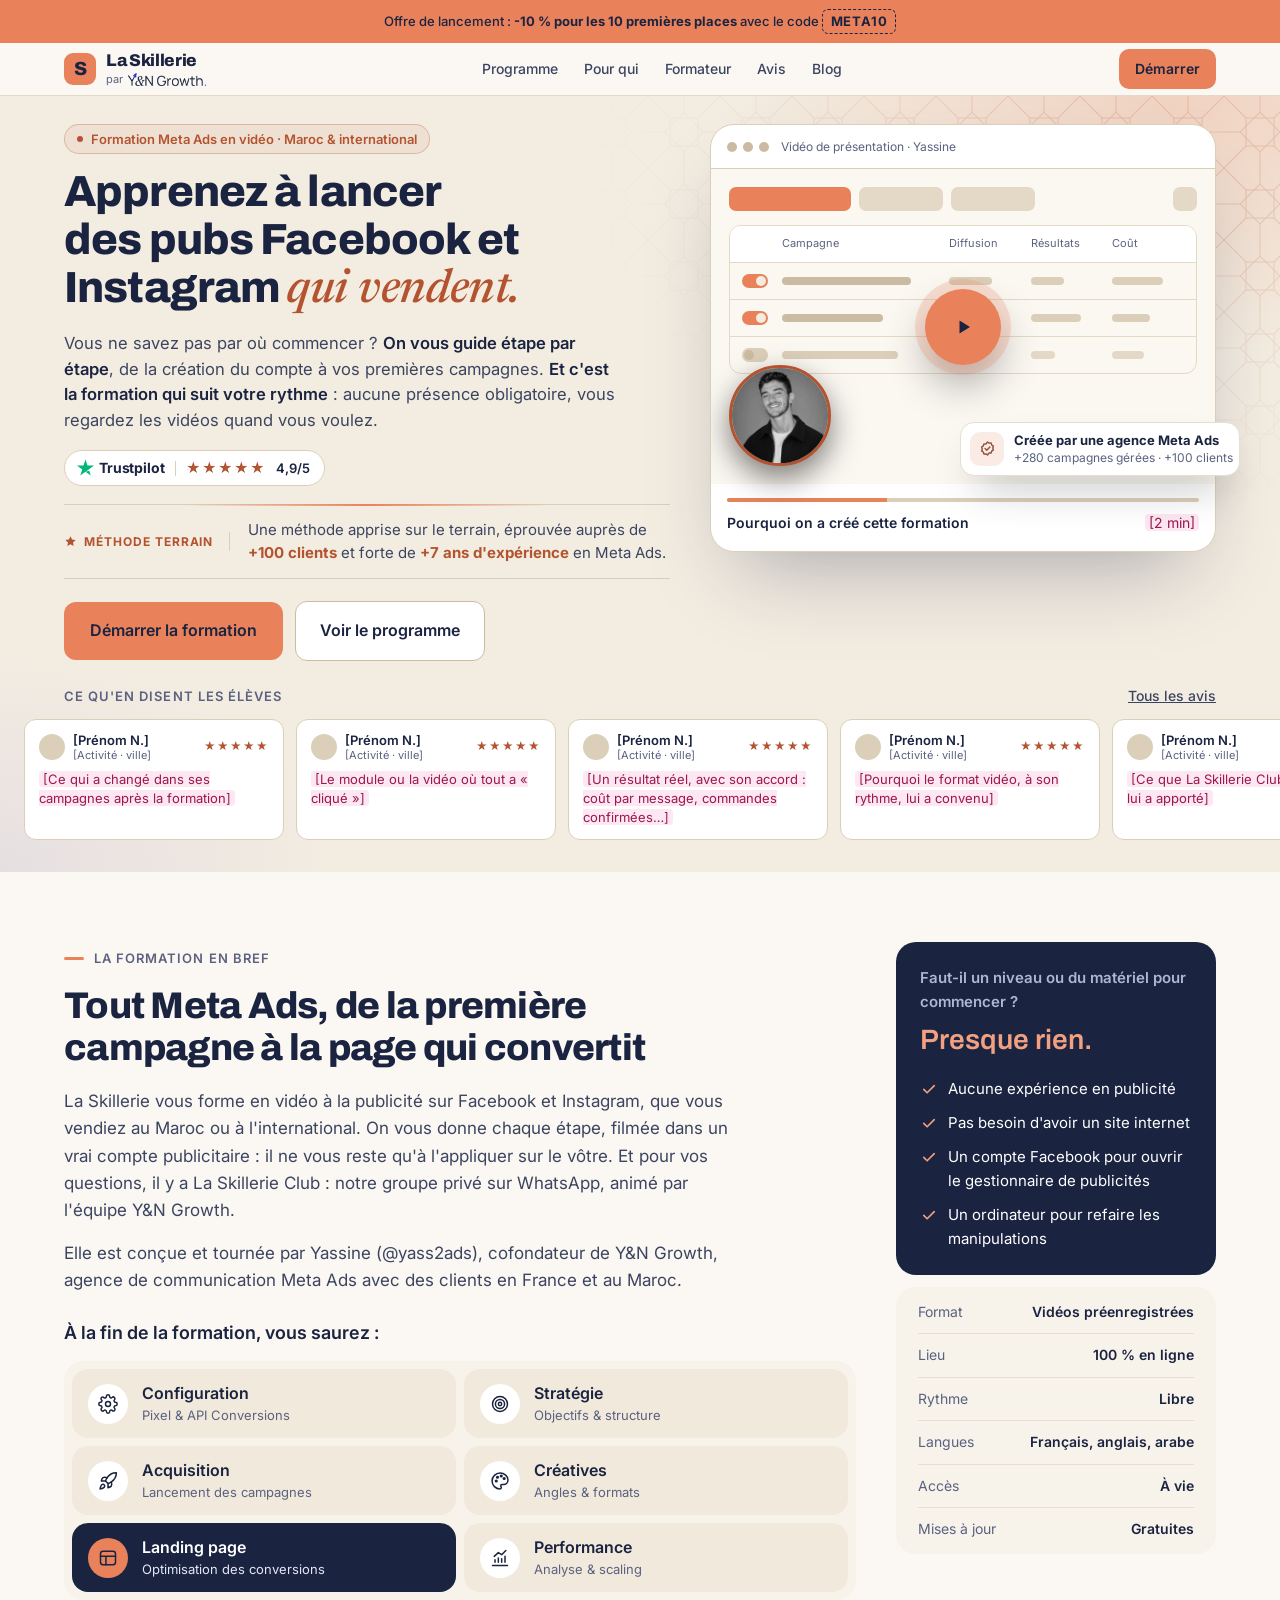
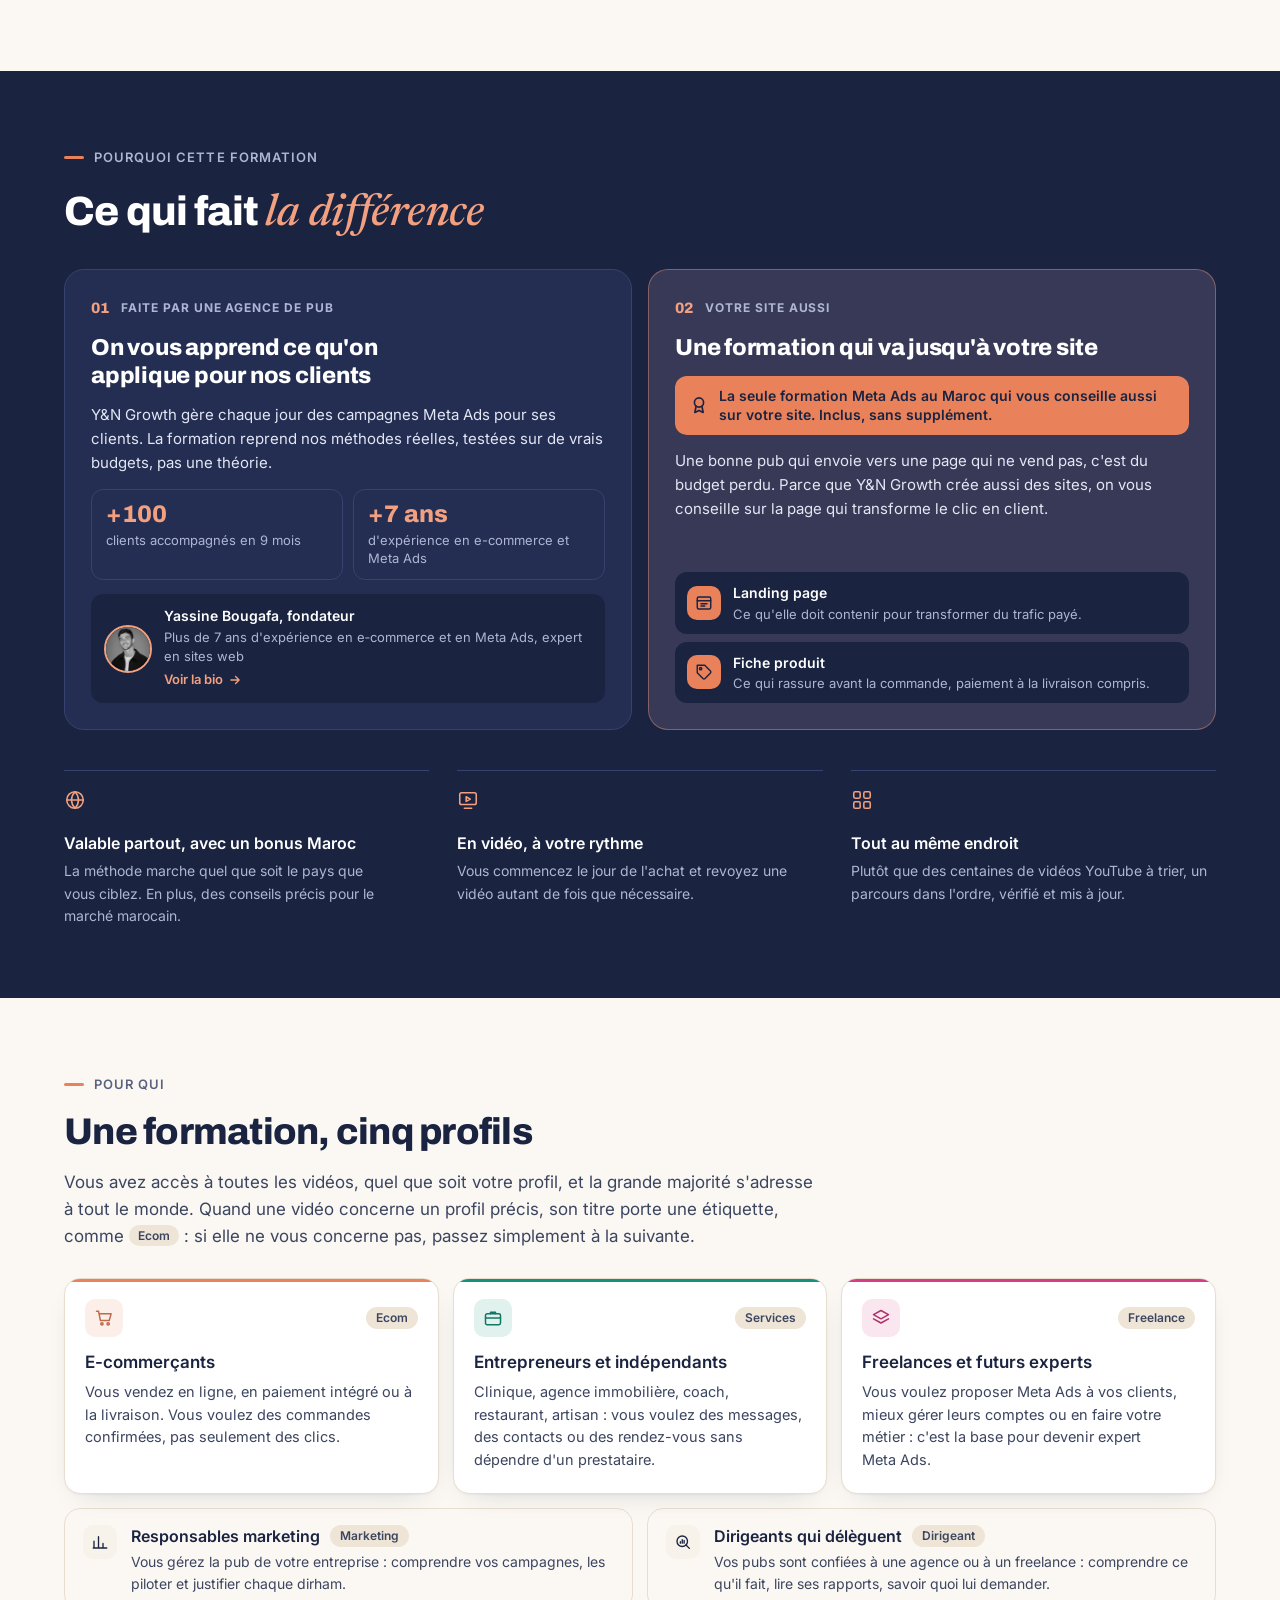
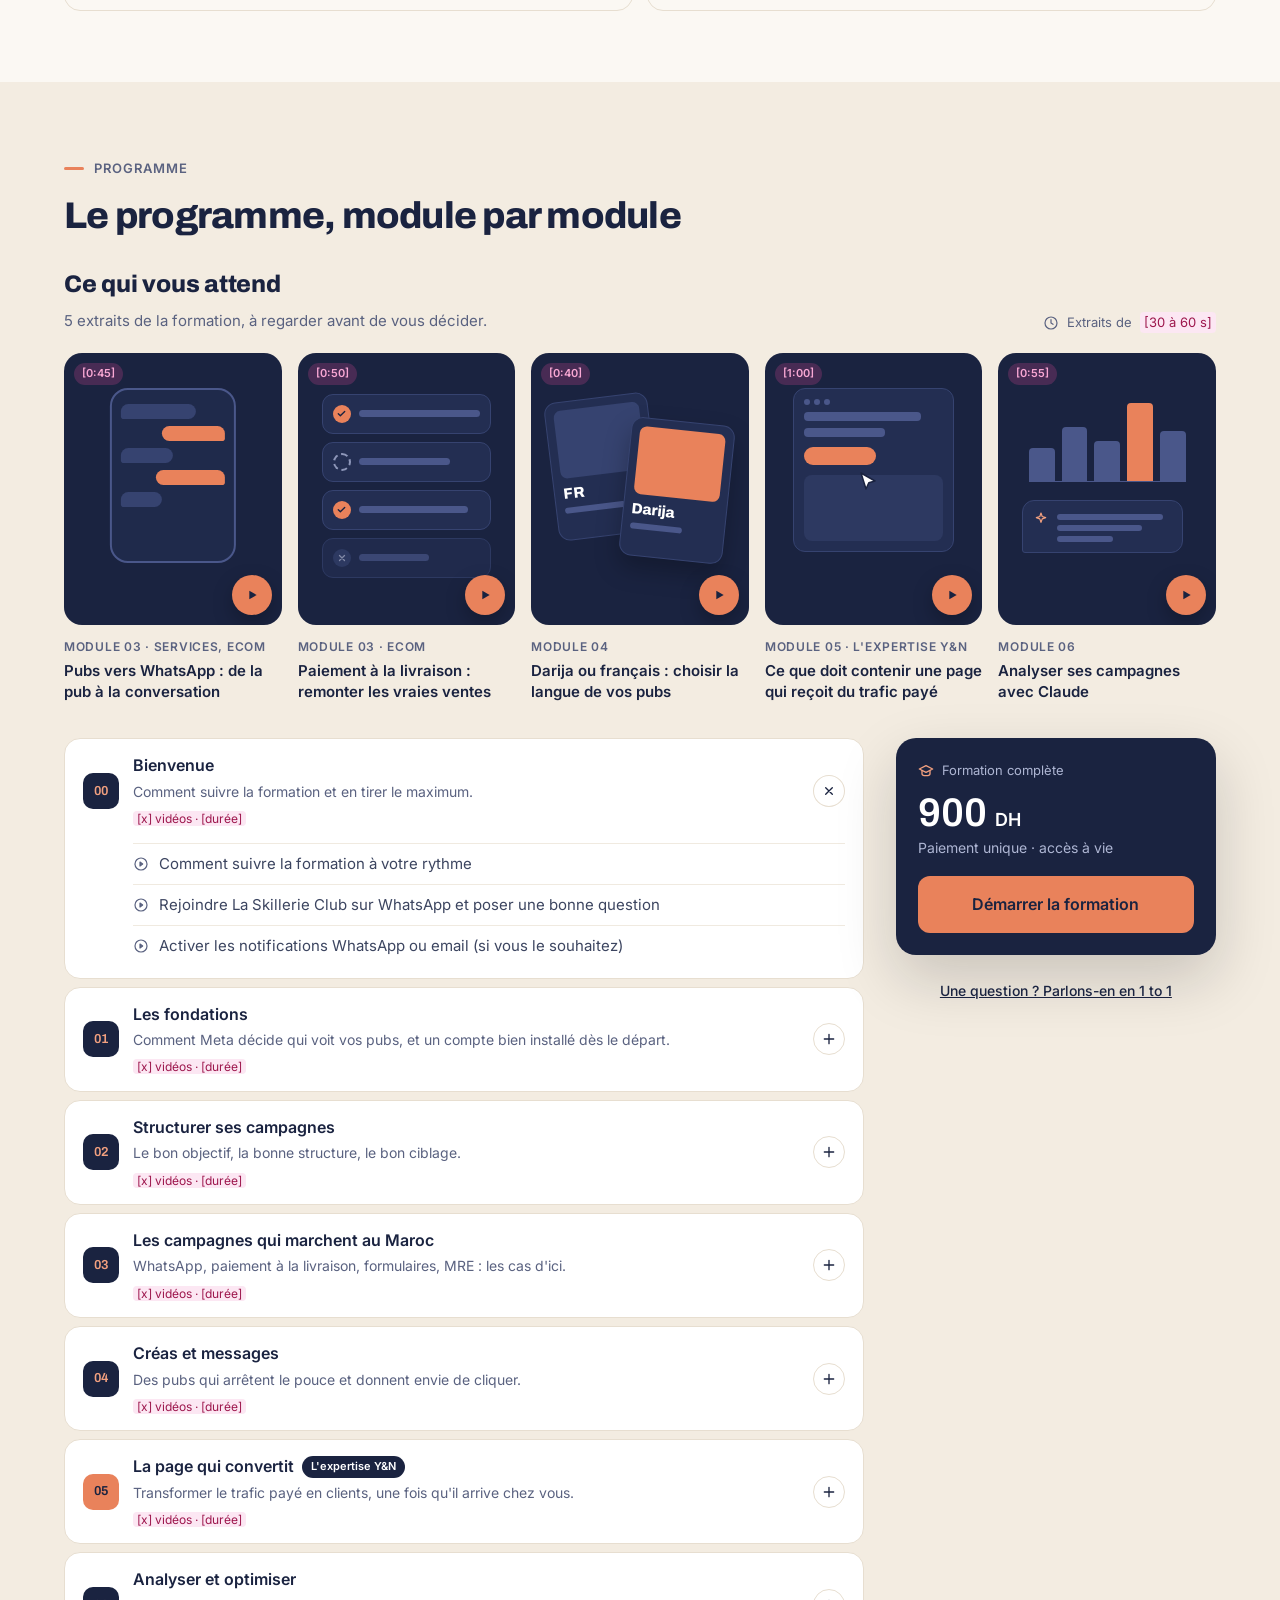
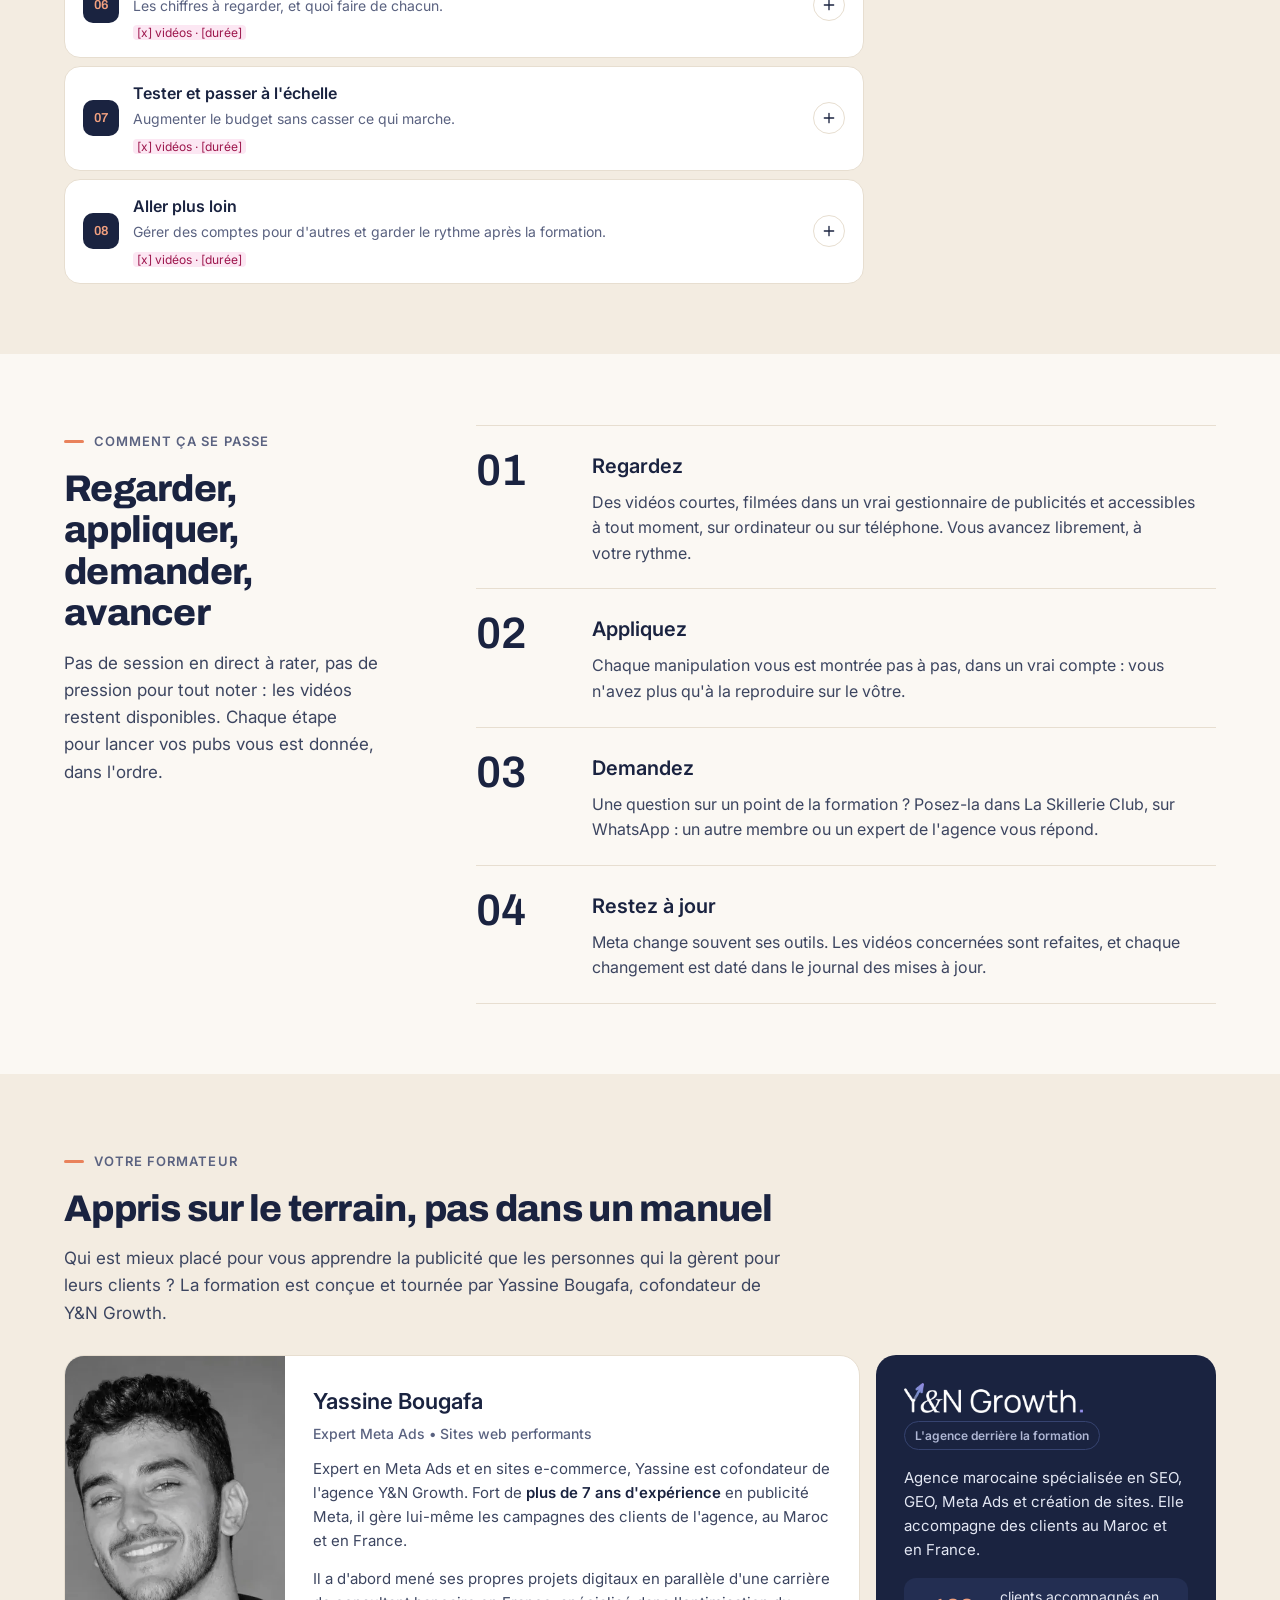
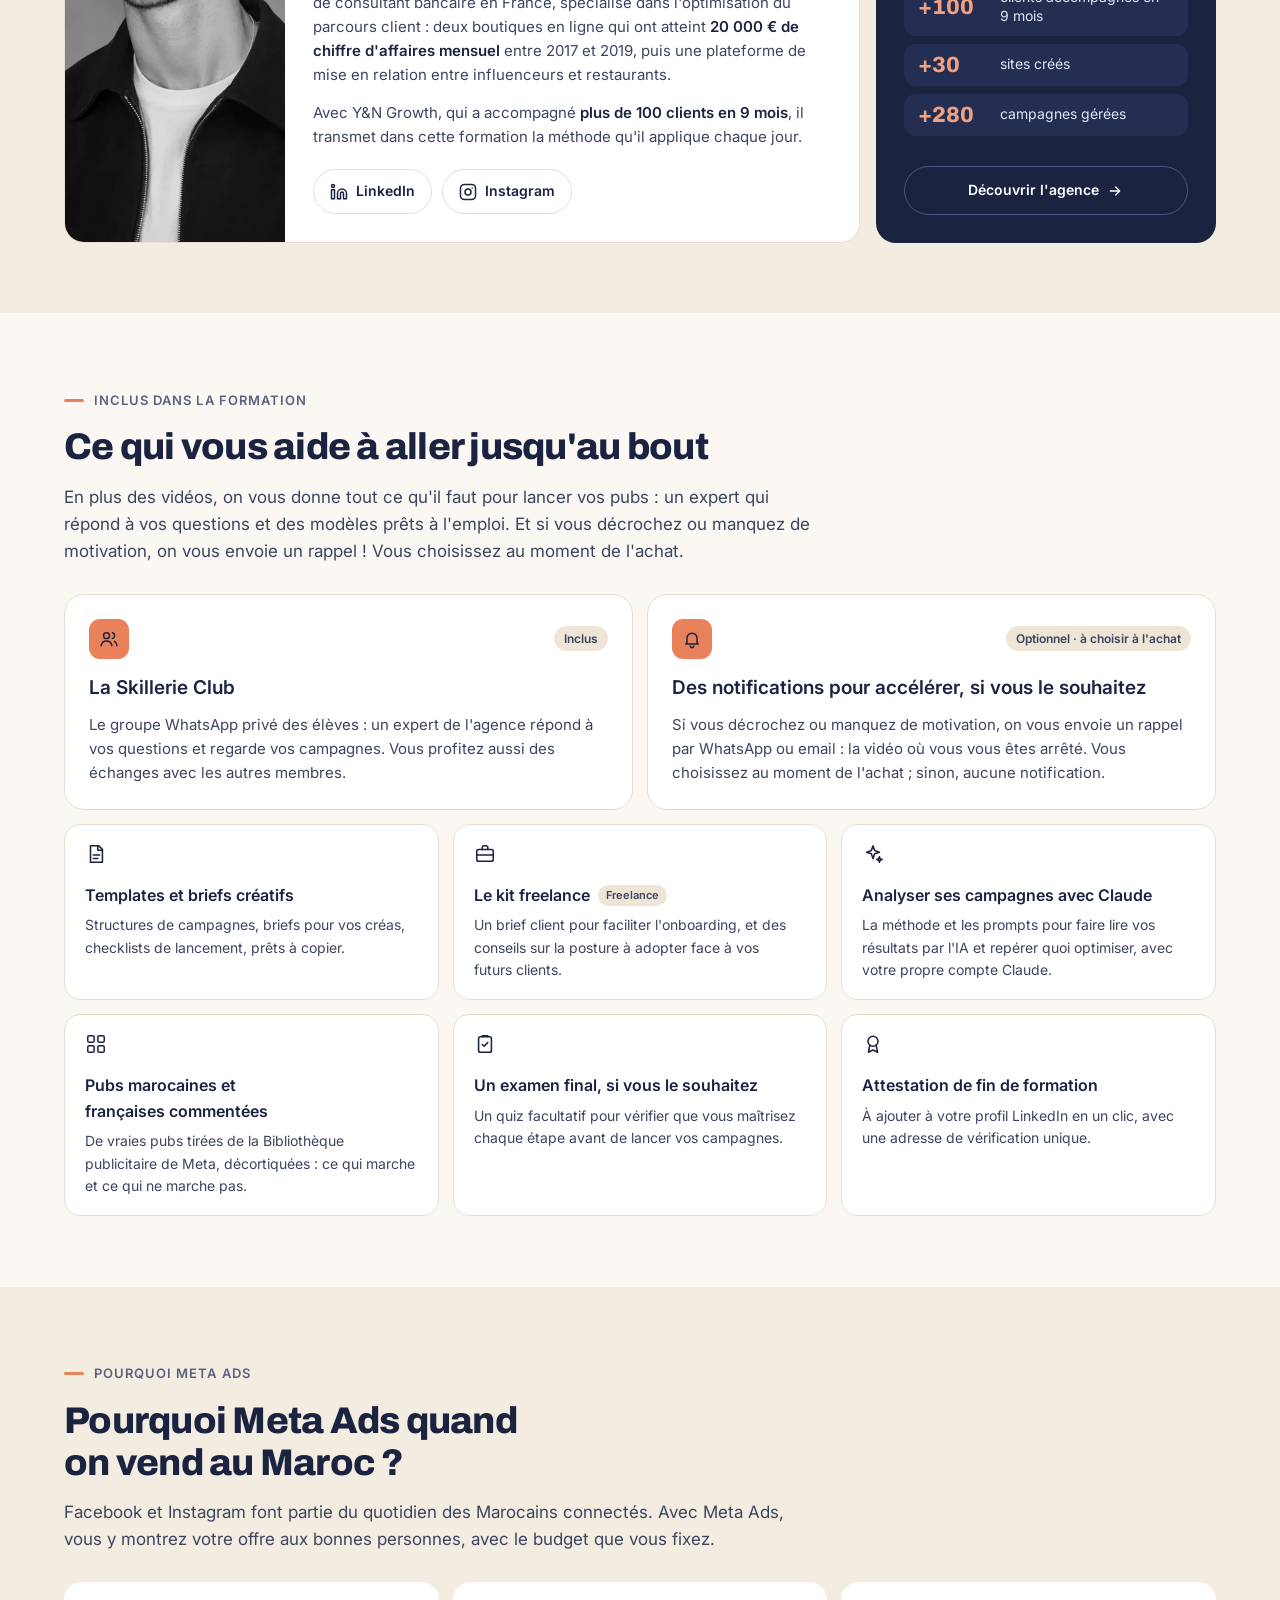
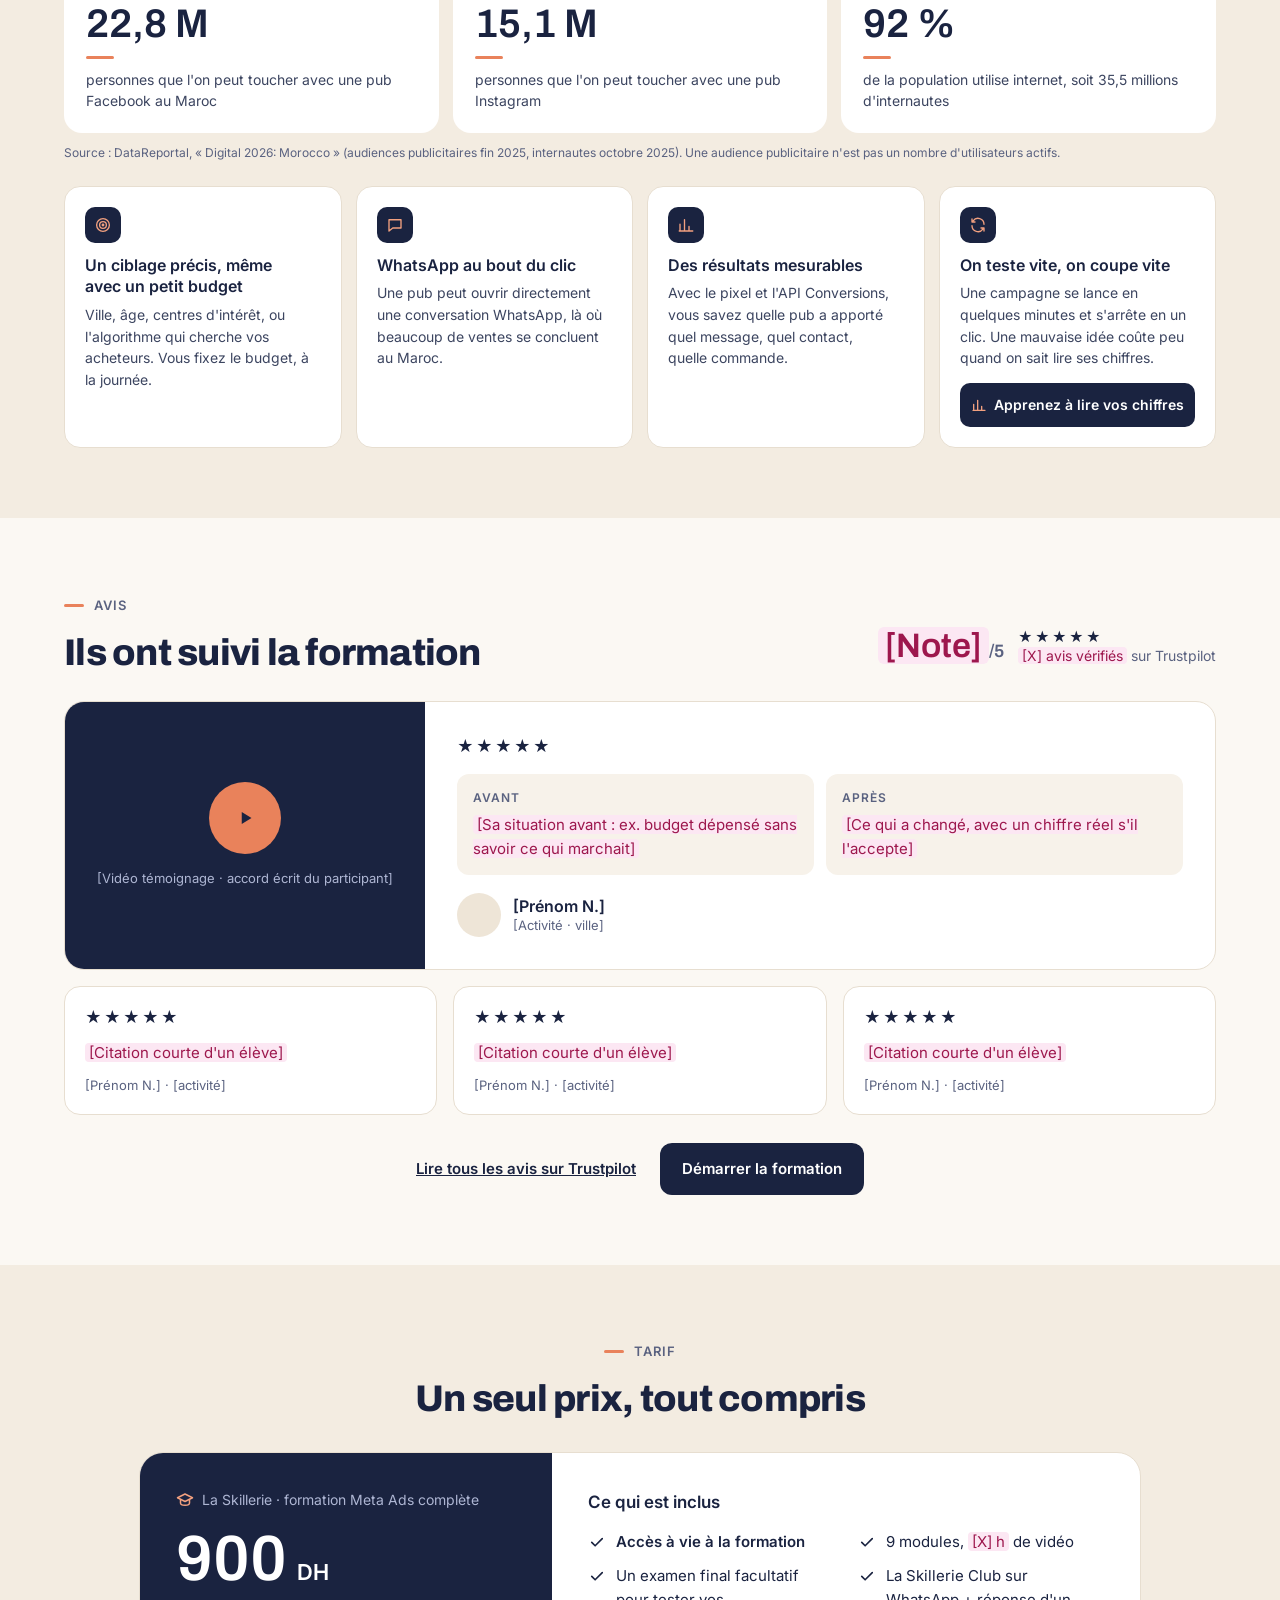
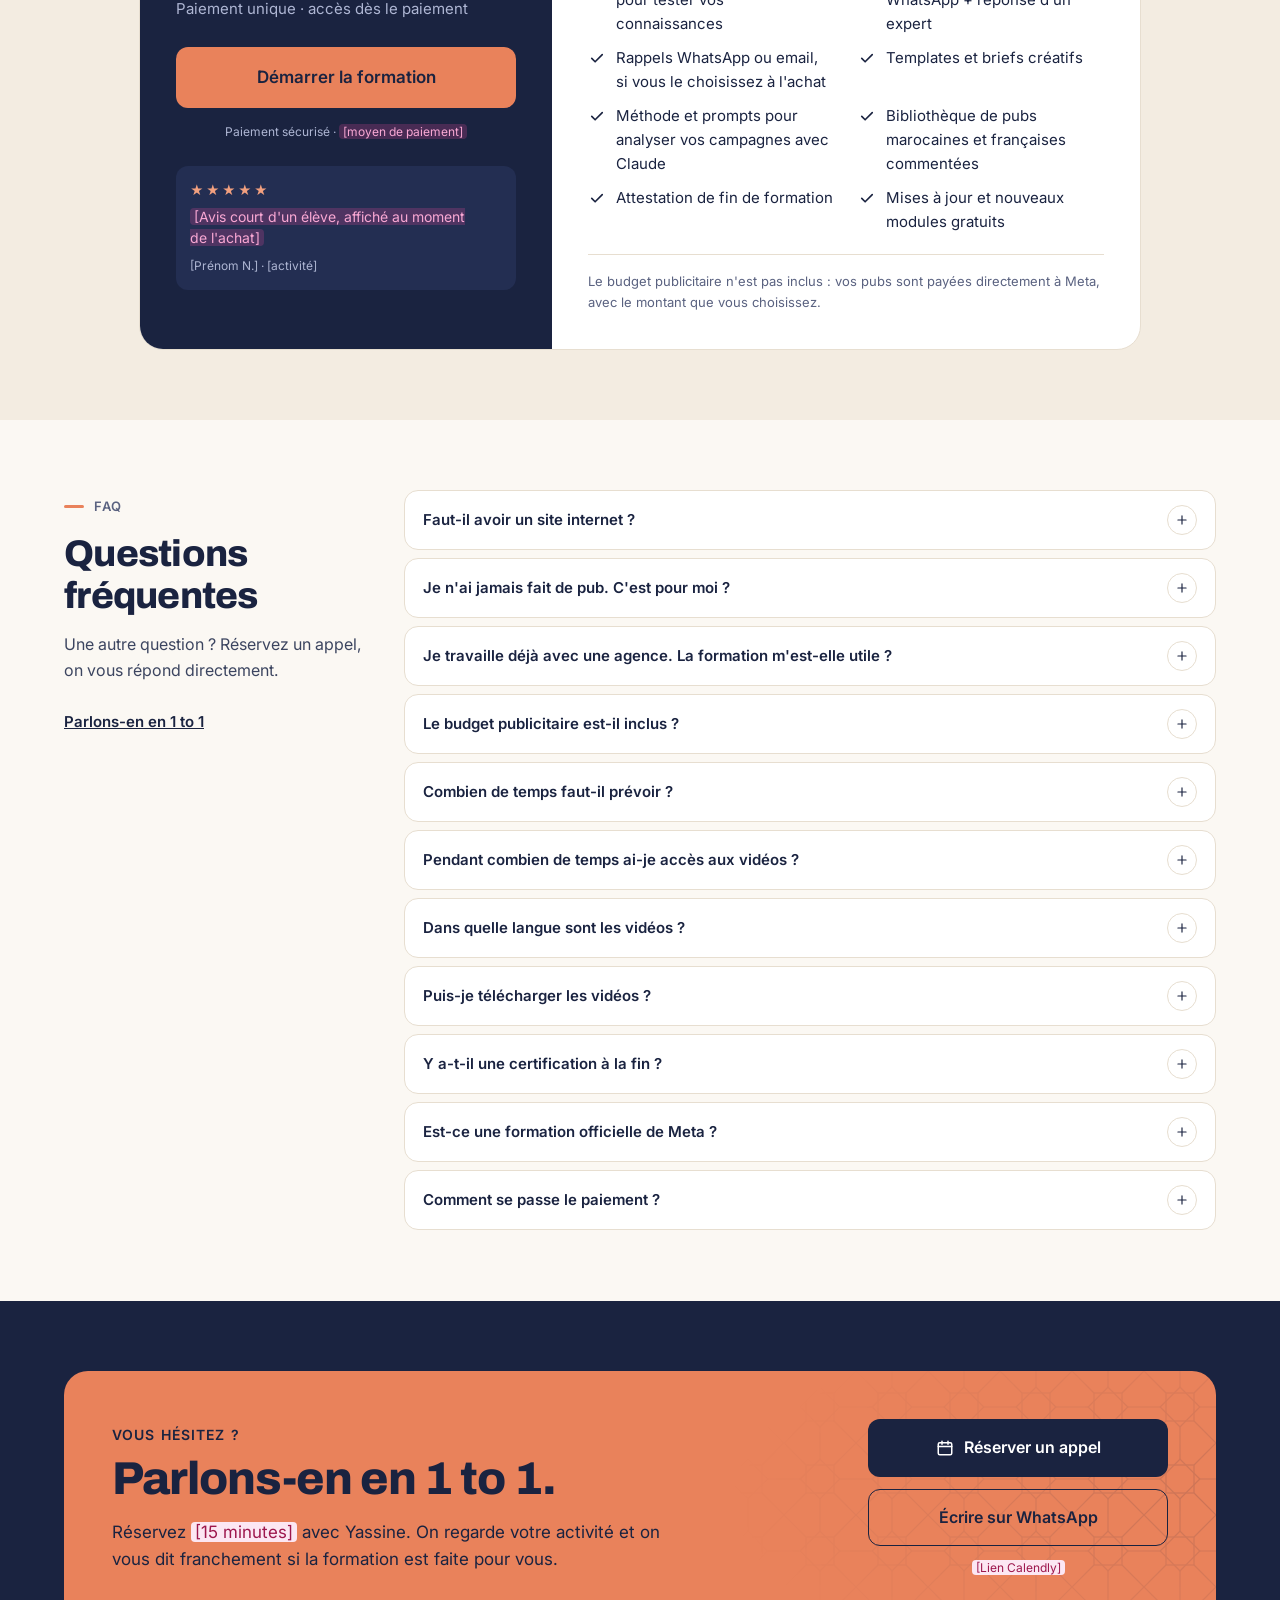
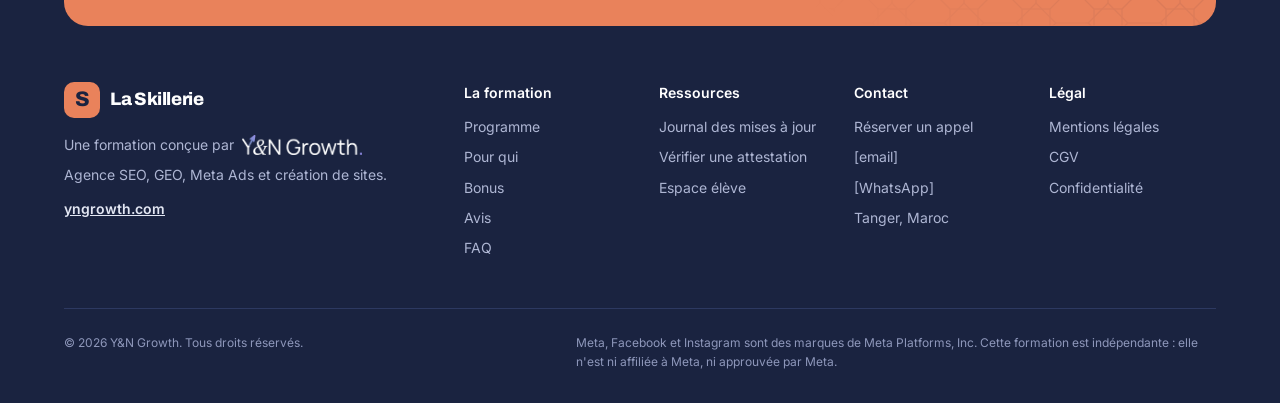
==== commit fb72f34c: "Hero : logo Trustpilot à la place de la case [Logo Trustpilot] Étoile officielle (forme Simple Icons" ====
--- a/public/index.html
+++ b/public/index.html
@@ -142,6 +142,9 @@
 @media (max-width: 480px){.mk-root{--gx:16px}}
 @media (min-width: 1101px) and (max-width: 1240px){.mk-fc{right:-12px !important}}
 #mk-pv[hidden]{display:none}
+/* Badge Trustpilot du hero */
+.mk-tp{display:inline-flex;align-items:center;gap:5px;padding-right:10px;border-right:1px solid var(--d-line2);font-size:14px;font-weight:700;letter-spacing:-.01em;line-height:1;color:var(--d-ink)}
+.mk-tp svg{flex:none;margin-top:-2px}
 /* Carte prix à côté du programme : rappel sur ordinateur uniquement (sur mobile, la barre du bas affiche déjà le prix) */
 @media (max-width: 959px){.mk-pcard{display:none !important}}
 /* Bloc « Yassine Bougafa, fondateur » : lien vers la section formateur */
@@ -206,7 +209,7 @@
 <p style="margin: 0; font-size: clamp(16px, 1.3vw, 18px); line-height: 1.55; color: var(--d-text); max-width: 560px;">Vous ne savez pas par où commencer ? <strong style="font-weight: 600; color: var(--d-ink);">On vous guide étape par étape</strong>, de la création du compte à vos premières campagnes. <strong style="font-weight: 600; color: var(--d-ink);">Et c'est la formation qui suit votre rythme</strong> : aucune présence obligatoire, vous regardez les vidéos quand vous voulez.</p>
 
 <div style="margin-top: 16px;">
-<a href="#avis" aria-label="Note de 4,9 sur 5 sur Trustpilot, voir les avis" style="display: inline-flex; align-items: center; gap: 10px; padding: 6px 14px 6px 6px; border: 1px solid var(--d-line2); border-radius: 999px; background: var(--d-card); font-size: 13px; color: var(--d-text); text-decoration: none; min-height: 36px; box-sizing: border-box;"><span style="display: inline-flex; align-items: center; justify-content: center; height: 24px; padding: 0 8px; border-radius: 999px; background: var(--d-ph-bg); color: var(--d-ph-ink); font-size: 11px; font-weight: 600;">[Logo Trustpilot]</span><span style="color: var(--d-accent); letter-spacing: 1px; font-size: 14px;" aria-hidden="true">★★★★★</span><span><strong style="color: var(--d-ink); font-weight: 600;">4,9/5</strong></span></a>
+<a href="#avis" aria-label="Note de 4,9 sur 5 sur Trustpilot, voir les avis" style="display: inline-flex; align-items: center; gap: 10px; padding: 6px 14px 6px 12px; border: 1px solid var(--d-line2); border-radius: 999px; background: var(--d-card); font-size: 13px; color: var(--d-text); text-decoration: none; min-height: 36px; box-sizing: border-box;"><!-- Logo Trustpilot : étoile officielle (Simple Icons). Pour la version officielle complète, remplacer ce span par le fichier du kit de marque Trustpilot. --><span class="mk-tp" aria-hidden="true"><svg width="17" height="17" viewBox="0 0 24 24"><path fill="#00B67A" d="M17.227 16.67l2.19 6.742-7.413-5.388 5.223-1.354zM24 9.31h-9.165L12.005.589l-2.84 8.723L0 9.3l7.422 5.397-2.84 8.714 7.422-5.388 4.583-3.326L24 9.311z"></path></svg>Trustpilot</span><span style="color: var(--d-accent); letter-spacing: 1px; font-size: 14px;" aria-hidden="true">★★★★★</span><span><strong style="color: var(--d-ink); font-weight: 600;">4,9/5</strong></span></a>
 </div>
 <div style="position: relative; margin: 18px 0 22px; padding: 14px 0; border-top: 1px solid var(--d-line2); border-bottom: 1px solid var(--d-line2); display: flex; flex-wrap: wrap; gap: 12px 18px; align-items: center;">
 <span aria-hidden="true" style="position: absolute; top: -1px; left: 20%; width: 60%; height: 2px; background: linear-gradient(90deg, transparent, var(--accent), transparent);"></span>
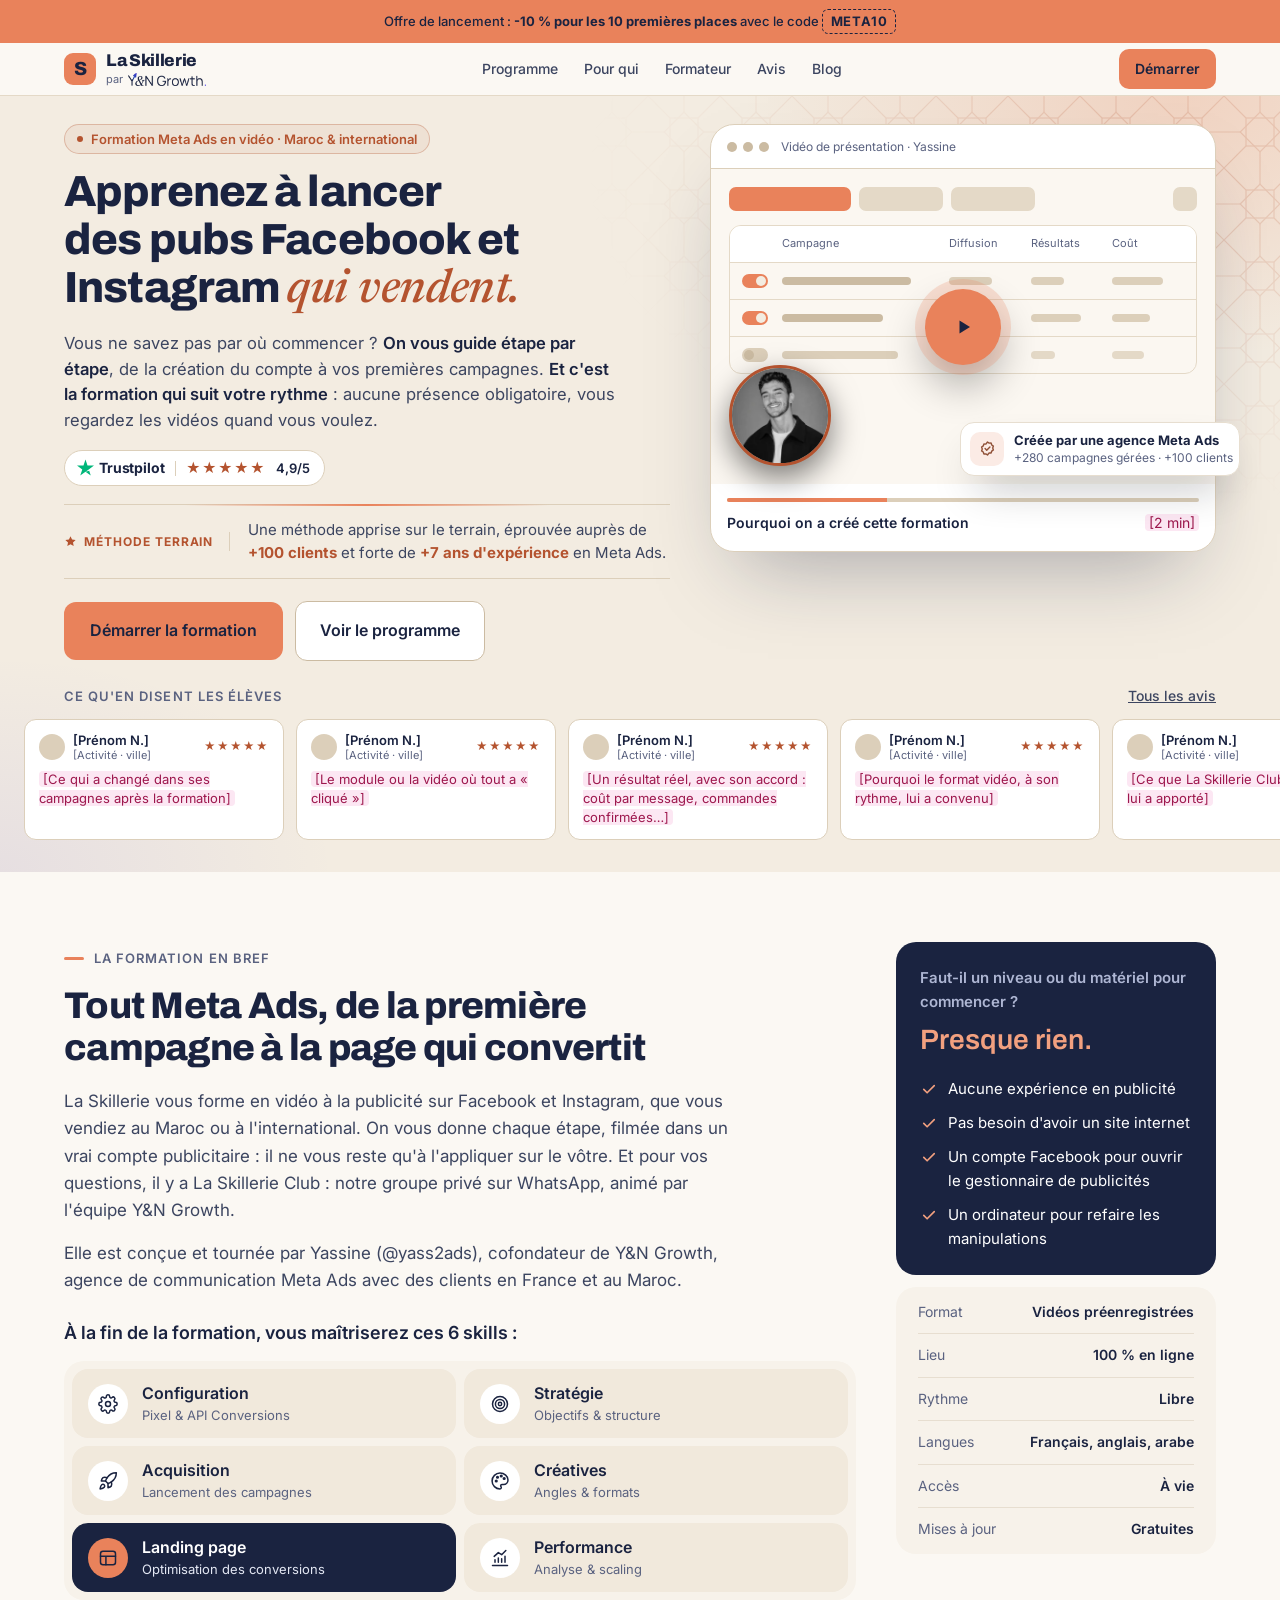
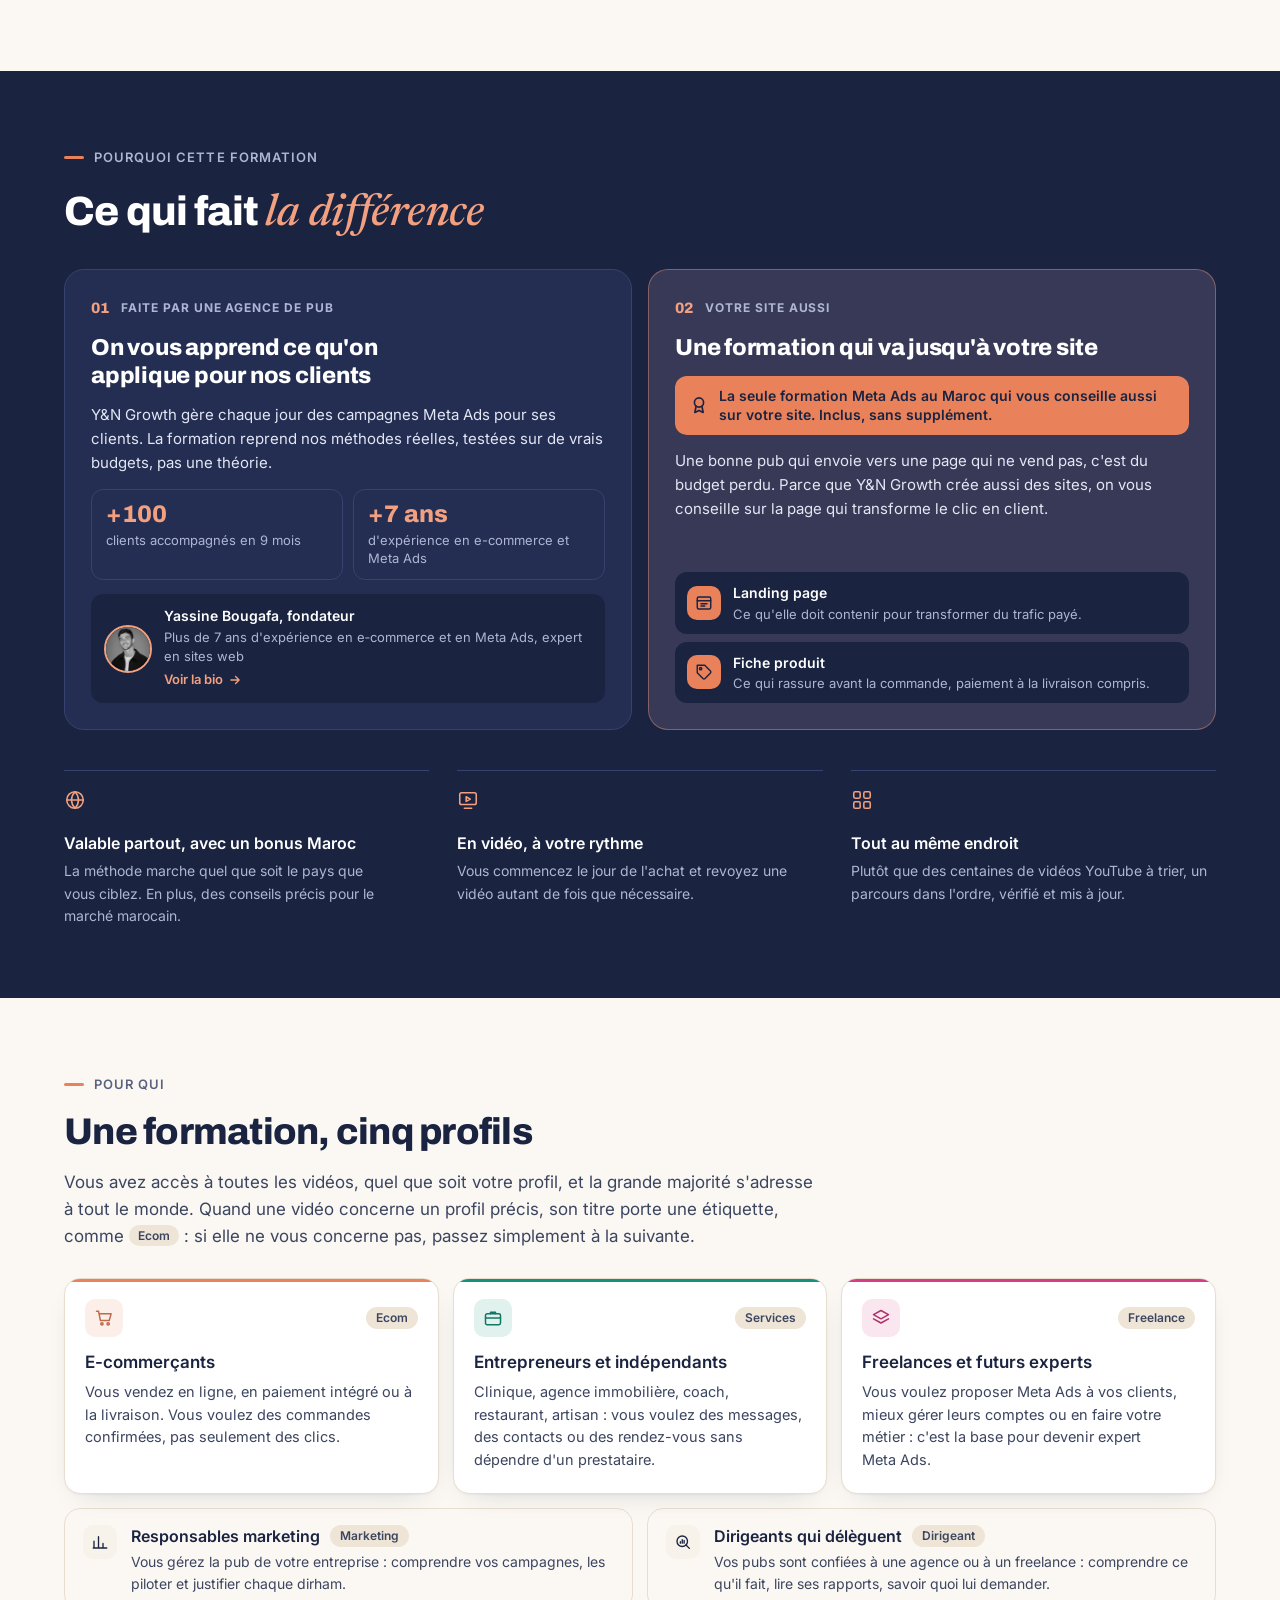
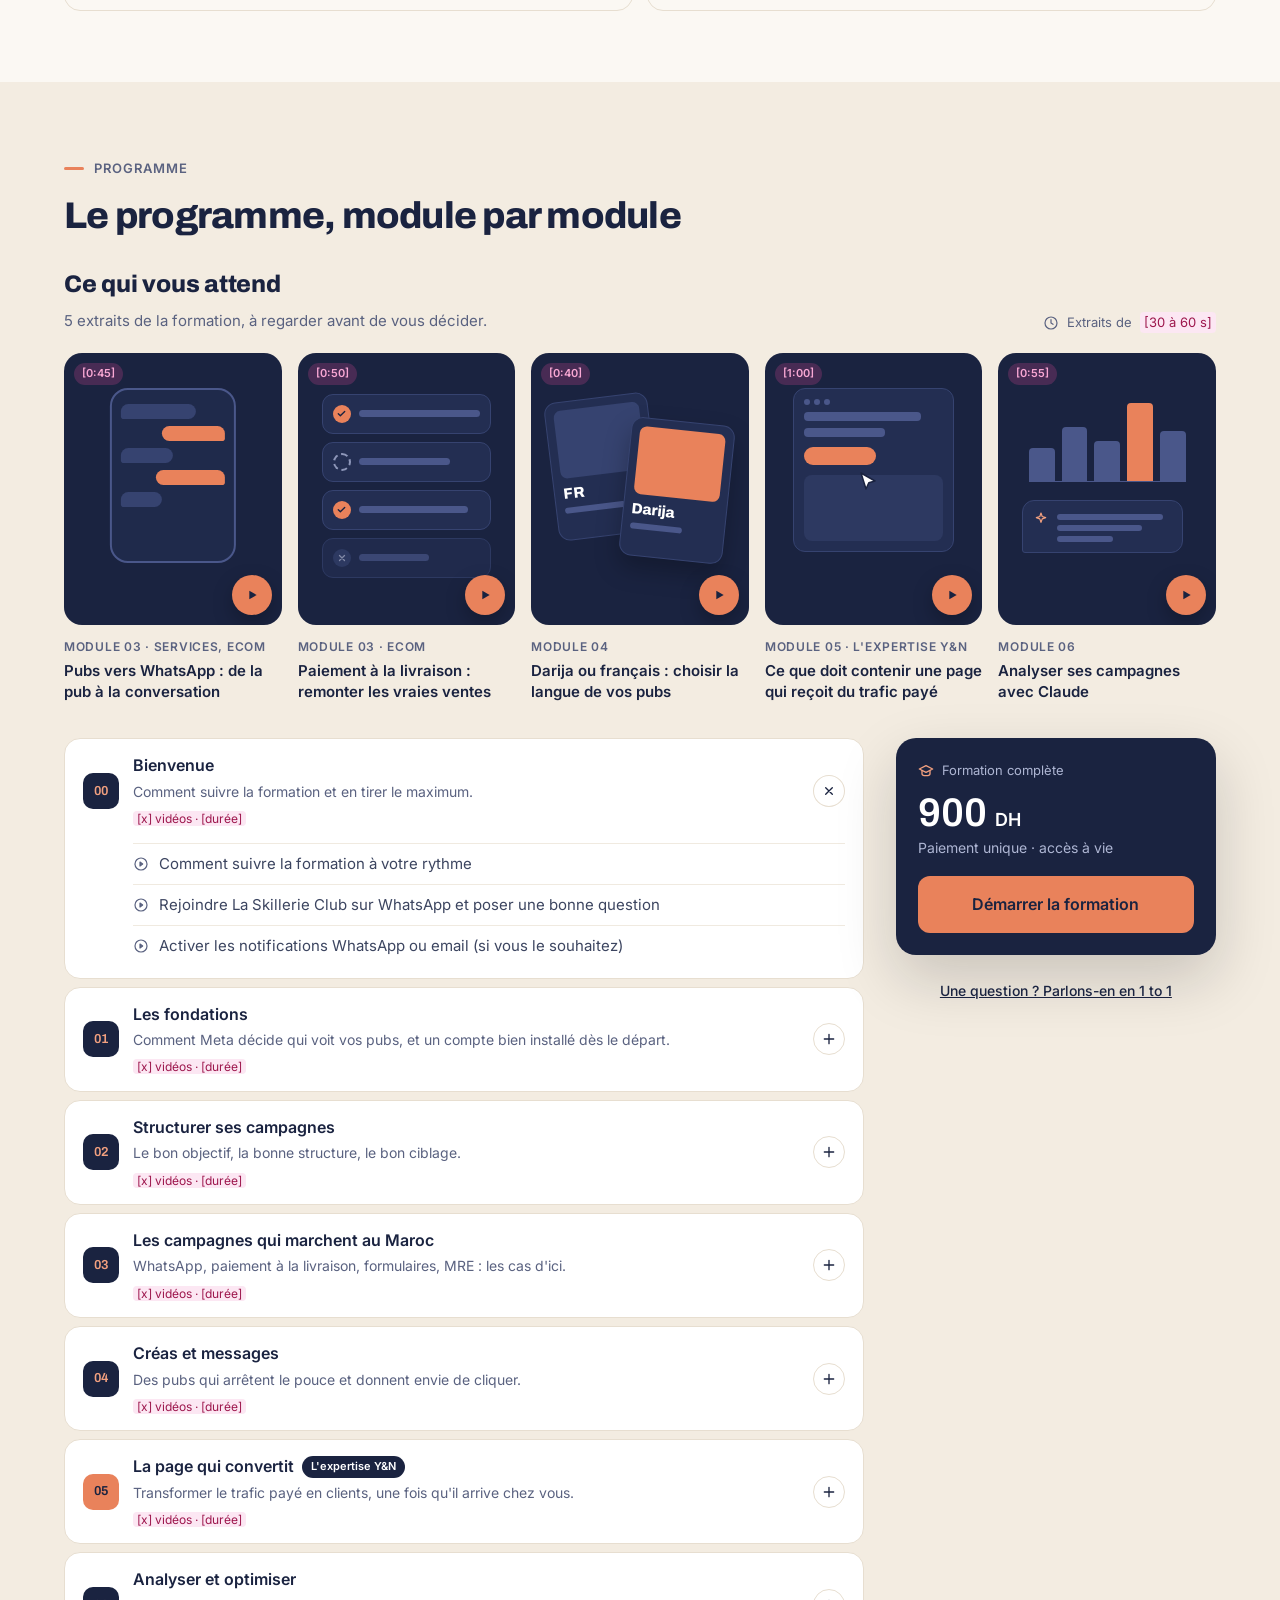
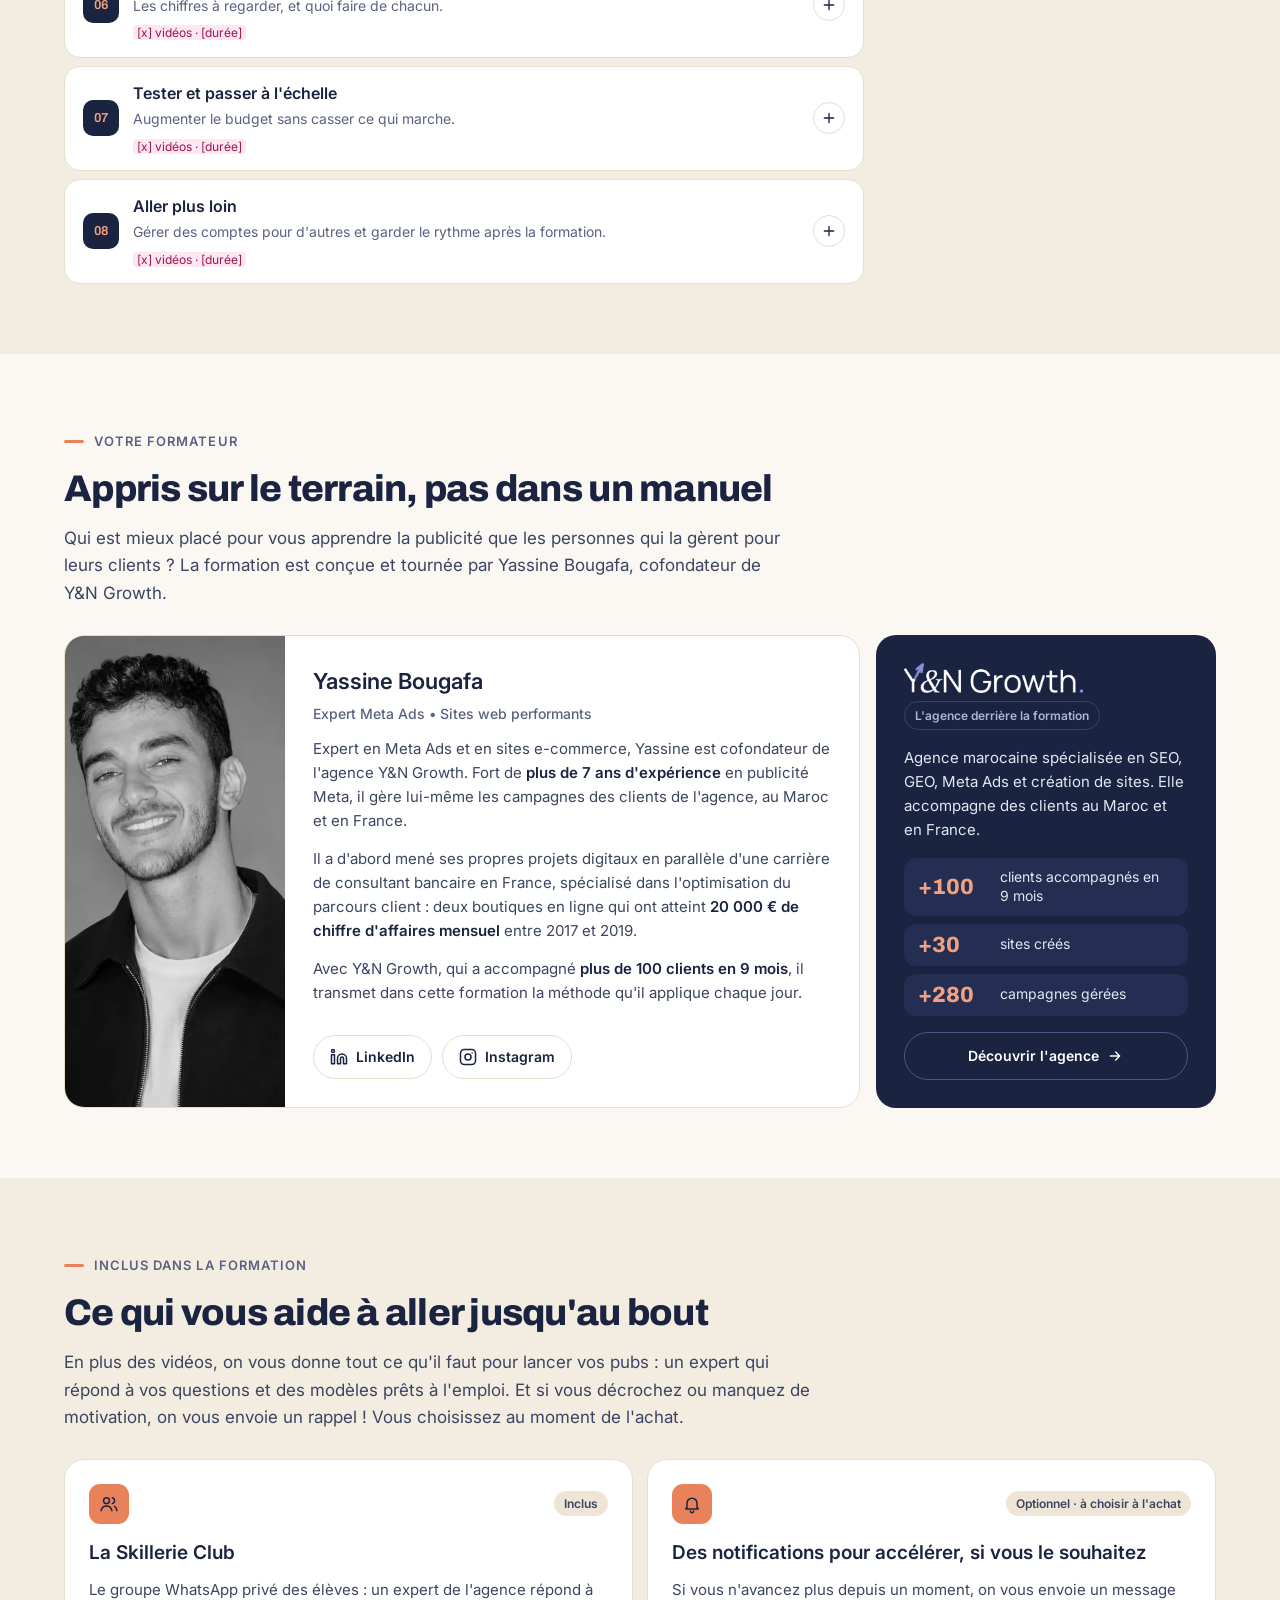
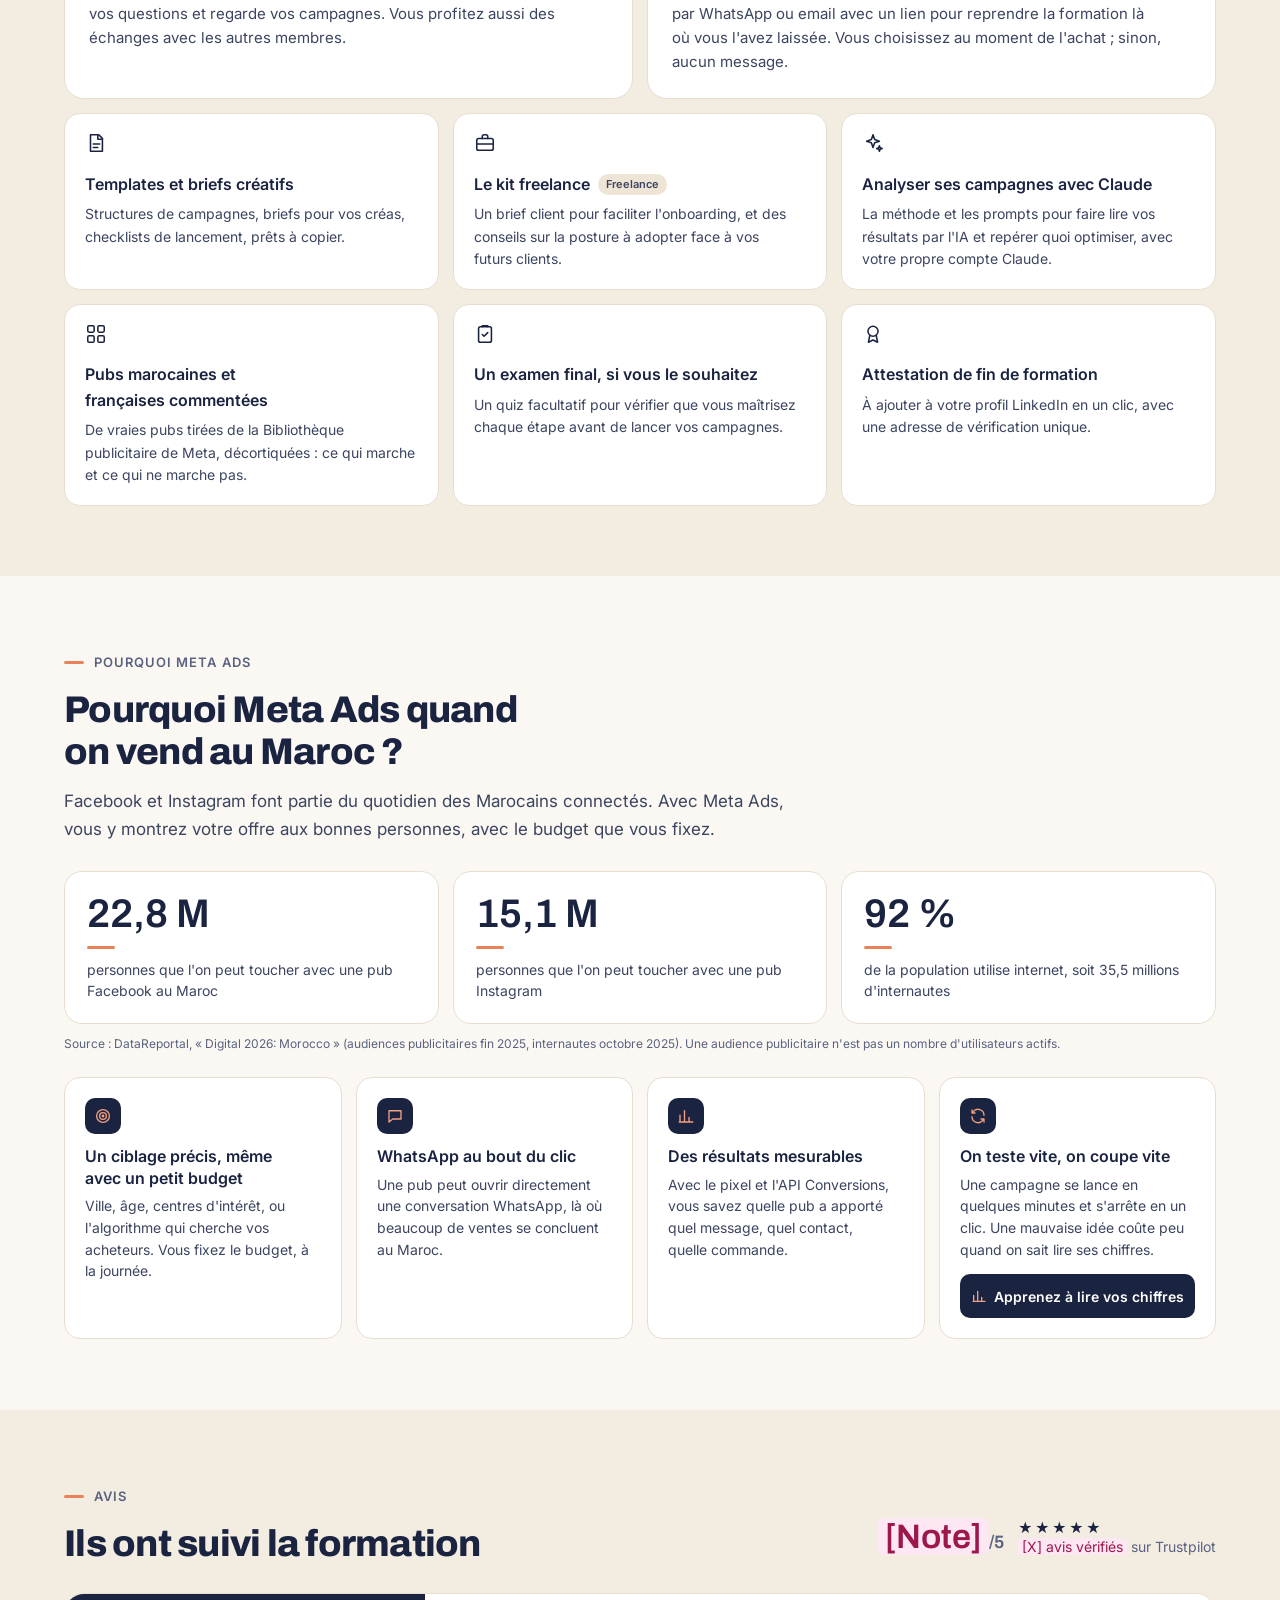
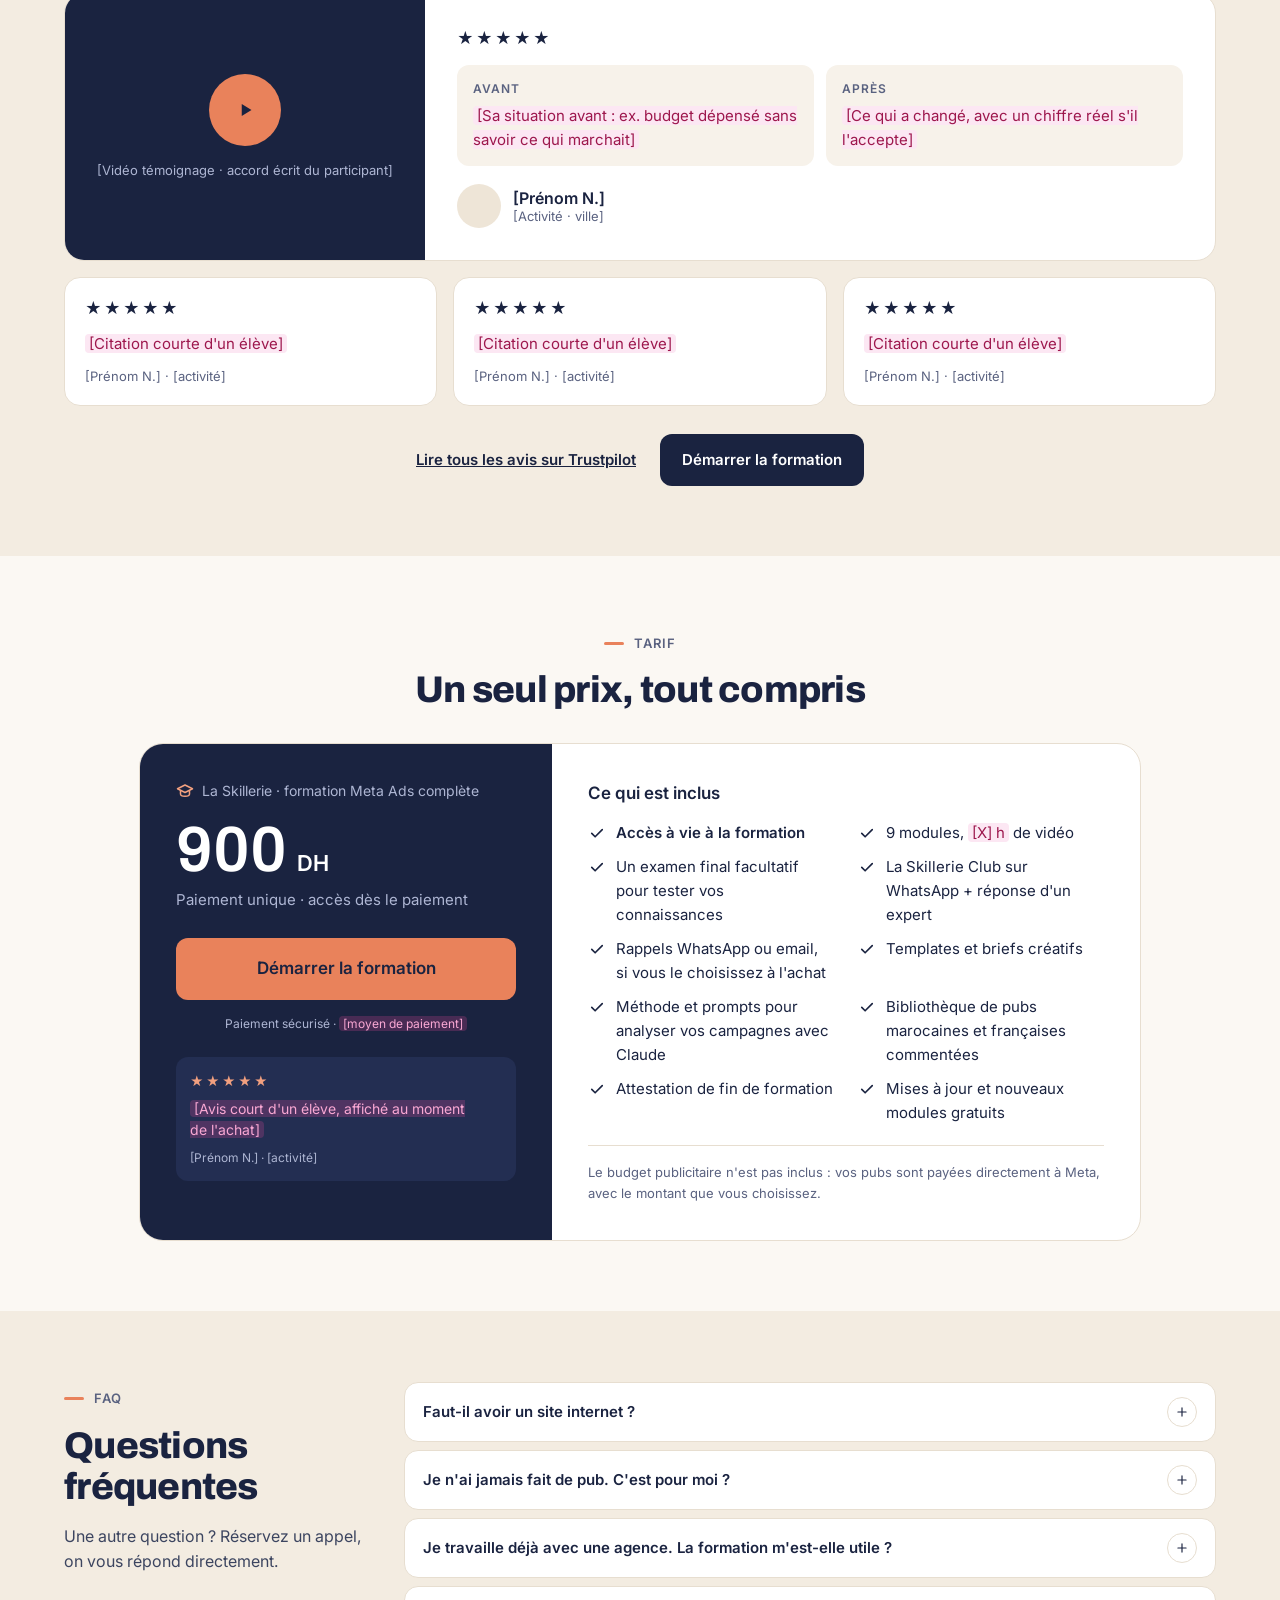
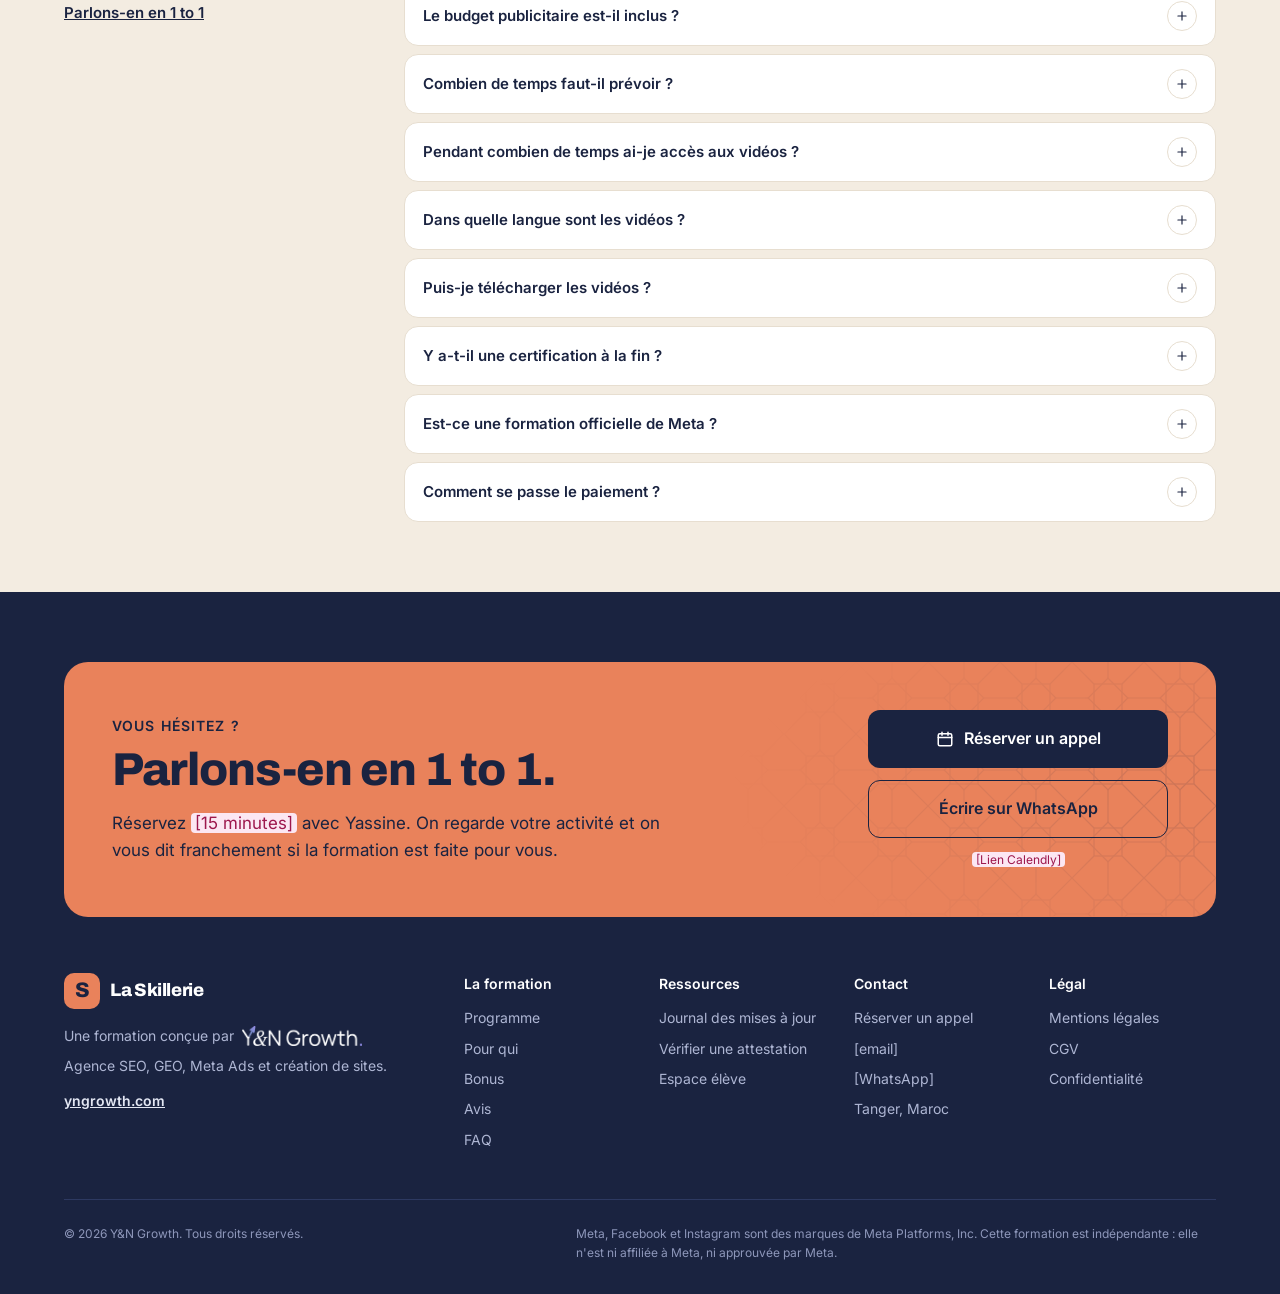
==== commit 3e66c7fe: "Titre des 6 skills, bio raccourcie, rappels clarifiés, sans « Comment ça se passe » - « À la fin de " ====
--- a/public/index.html
+++ b/public/index.html
@@ -48,7 +48,7 @@
 .mk-pulse{animation:mkpulse 2s ease-out infinite}
 @media (prefers-reduced-motion: reduce){.mk-float,.mk-pulse{animation:none}.mk-float{transform:rotate(var(--r,0deg))}}
 @media (max-width: 1100px){.mk-fcs{position:static;display:flex;justify-content:flex-end;margin-top:-18px;margin-right:8px}.mk-fc{position:relative !important;top:auto !important;right:auto !important;bottom:auto !important}}
-/* À la fin de la formation, vous saurez : 6 tuiles */
+/* À la fin de la formation, vous maîtriserez ces 6 skills : 6 tuiles */
 .mk-skills{list-style:none;margin:0;padding:8px;display:grid;grid-template-columns:repeat(2,minmax(0,1fr));gap:8px;background:var(--tint);border-radius:20px}
 .mk-skill{display:flex;align-items:center;gap:14px;min-width:0;padding:14px 16px;border-radius:16px;background:color-mix(in srgb,var(--chip) 72%,var(--tint))}
 .mk-skill-ic{flex:none;width:40px;height:40px;border-radius:50%;display:flex;align-items:center;justify-content:center;background:var(--surface);color:var(--ink)}
@@ -340,7 +340,7 @@
 <p style="margin: 0 0 16px; font-size: 17px; color: var(--text); max-width: 680px;">La Skillerie vous forme en vidéo à la publicité sur Facebook et Instagram, que vous vendiez au Maroc ou à l'international. On vous donne chaque étape, filmée dans un vrai compte publicitaire : il ne vous reste qu'à l'appliquer sur le vôtre. Et pour vos questions, il y a La Skillerie Club : notre groupe privé sur WhatsApp, animé par l'équipe Y&amp;N Growth.</p>
 <p style="margin: 0 0 24px; font-size: 17px; color: var(--text); max-width: 680px;">Elle est conçue et tournée par Yassine (@yass2ads), cofondateur de Y&amp;N Growth, agence de communication Meta Ads avec des clients en France et au Maroc.</p>
 
-<h3 style="margin: 0 0 14px; font-size: 18px; font-weight: 600; color: var(--ink);">À la fin de la formation, vous saurez :</h3>
+<h3 style="margin: 0 0 14px; font-size: 18px; font-weight: 600; color: var(--ink);">À la fin de la formation, vous maîtriserez ces 6 skills :</h3>
 <ul class="mk-skills">
 <li class="mk-skill"><span class="mk-skill-ic"><svg width="20" height="20" viewBox="0 0 24 24" fill="none" stroke="currentColor" stroke-width="1.8" stroke-linecap="round" stroke-linejoin="round" aria-hidden="true"><circle cx="12" cy="12" r="3"></circle><path d="M19.4 15a1.65 1.65 0 00.33 1.82l.06.06a2 2 0 01-2.83 2.83l-.06-.06a1.65 1.65 0 00-1.82-.33 1.65 1.65 0 00-1 1.51V21a2 2 0 01-4 0v-.09A1.65 1.65 0 009 19.4a1.65 1.65 0 00-1.82.33l-.06.06a2 2 0 01-2.83-2.83l.06-.06A1.65 1.65 0 004.68 15a1.65 1.65 0 00-1.51-1H3a2 2 0 010-4h.09A1.65 1.65 0 004.6 9a1.65 1.65 0 00-.33-1.82l-.06-.06a2 2 0 012.83-2.83l.06.06A1.65 1.65 0 009 4.68a1.65 1.65 0 001-1.51V3a2 2 0 014 0v.09a1.65 1.65 0 001 1.51 1.65 1.65 0 001.82-.33l.06-.06a2 2 0 012.83 2.83l-.06.06A1.65 1.65 0 0019.4 9a1.65 1.65 0 001.51 1H21a2 2 0 010 4h-.09a1.65 1.65 0 00-1.51 1z"></path></svg></span><span style="min-width: 0;"><span class="mk-skill-t">Configuration</span><span class="mk-skill-d">Pixel &amp; API Conversions</span></span></li>
 <li class="mk-skill"><span class="mk-skill-ic"><svg width="20" height="20" viewBox="0 0 24 24" fill="none" stroke="currentColor" stroke-width="1.8" stroke-linecap="round" stroke-linejoin="round" aria-hidden="true"><circle cx="12" cy="12" r="9"></circle><circle cx="12" cy="12" r="5.5"></circle><circle cx="12" cy="12" r="2"></circle></svg></span><span style="min-width: 0;"><span class="mk-skill-t">Stratégie</span><span class="mk-skill-d">Objectifs &amp; structure</span></span></li>
@@ -713,37 +713,8 @@
 </div>
 </section>
 
-<!-- COMMENT ÇA SE PASSE -->
-<section id="methode" style="padding: clamp(44px, 5.5vw, 72px) 0; background: var(--bg); scroll-margin-top: 72px;">
-<div style="max-width: 1200px; margin: 0 auto; padding: 0 var(--gx); box-sizing: border-box; display: flex; flex-wrap: wrap; gap: 40px 72px; align-items: flex-start;">
-<div class="mk-sticky" style="flex: 1 1 340px; min-width: 0;">
-<div style="display: inline-flex; align-items: center; gap: 10px; font-size: 13px; font-weight: 600; letter-spacing: .08em; text-transform: uppercase; color: var(--muted); margin-bottom: 16px;"><span style="width: 20px; height: 3px; border-radius: 2px; background: var(--accent);"></span>Comment ça se passe</div>
-<h2 style="margin: 0 0 16px; font-family: Archivo, Inter, sans-serif; font-weight: 800; font-size: clamp(26px, 2.9vw, 38px); line-height: 1.12; letter-spacing: -0.02em; color: var(--ink);">Regarder, appliquer, demander, avancer</h2>
-<p style="margin: 0; font-size: 17px; color: var(--text);">Pas de session en direct à rater, pas de pression pour tout noter : les vidéos restent disponibles. Chaque étape pour lancer vos pubs vous est donnée, dans l'ordre.</p>
-</div>
-<ol style="flex: 999 1 520px; min-width: 0; list-style: none; margin: 0; padding: 0; border-bottom: 1px solid var(--line);">
-<li style="display: flex; gap: clamp(18px, 3vw, 32px); align-items: flex-start; padding: 22px 0; border-top: 1px solid var(--line);">
-<span aria-hidden="true" style="flex: none; width: 1.9em; font-family: Archivo, Inter, sans-serif; font-size: clamp(30px, 3.6vw, 44px); font-weight: 600; line-height: 1; color: var(--ink);">01</span>
-<div style="flex: 1 1 auto; min-width: 0;"><h3 style="margin: 2px 0 8px; font-size: 20px; font-weight: 600; color: var(--ink);">Regardez</h3><p style="margin: 0; font-size: 16px; color: var(--text);">Des vidéos courtes, filmées dans un vrai gestionnaire de publicités et accessibles à tout moment, sur ordinateur ou sur téléphone. Vous avancez librement, à votre rythme.</p></div>
-</li>
-<li style="display: flex; gap: clamp(18px, 3vw, 32px); align-items: flex-start; padding: 22px 0; border-top: 1px solid var(--line);">
-<span aria-hidden="true" style="flex: none; width: 1.9em; font-family: Archivo, Inter, sans-serif; font-size: clamp(30px, 3.6vw, 44px); font-weight: 600; line-height: 1; color: var(--ink);">02</span>
-<div style="flex: 1 1 auto; min-width: 0;"><h3 style="margin: 2px 0 8px; font-size: 20px; font-weight: 600; color: var(--ink);">Appliquez</h3><p style="margin: 0; font-size: 16px; color: var(--text);">Chaque manipulation vous est montrée pas à pas, dans un vrai compte : vous n'avez plus qu'à la reproduire sur le vôtre.</p></div>
-</li>
-<li style="display: flex; gap: clamp(18px, 3vw, 32px); align-items: flex-start; padding: 22px 0; border-top: 1px solid var(--line);">
-<span aria-hidden="true" style="flex: none; width: 1.9em; font-family: Archivo, Inter, sans-serif; font-size: clamp(30px, 3.6vw, 44px); font-weight: 600; line-height: 1; color: var(--ink);">03</span>
-<div style="flex: 1 1 auto; min-width: 0;"><h3 style="margin: 2px 0 8px; font-size: 20px; font-weight: 600; color: var(--ink);">Demandez</h3><p style="margin: 0; font-size: 16px; color: var(--text);">Une question sur un point de la formation ? Posez-la dans La Skillerie Club, sur WhatsApp : un autre membre ou un expert de l'agence vous répond.</p></div>
-</li>
-<li style="display: flex; gap: clamp(18px, 3vw, 32px); align-items: flex-start; padding: 22px 0; border-top: 1px solid var(--line);">
-<span aria-hidden="true" style="flex: none; width: 1.9em; font-family: Archivo, Inter, sans-serif; font-size: clamp(30px, 3.6vw, 44px); font-weight: 600; line-height: 1; color: var(--ink);">04</span>
-<div style="flex: 1 1 auto; min-width: 0;"><h3 style="margin: 2px 0 8px; font-size: 20px; font-weight: 600; color: var(--ink);">Restez à jour</h3><p style="margin: 0; font-size: 16px; color: var(--text);">Meta change souvent ses outils. Les vidéos concernées sont refaites, et chaque changement est daté dans le journal des mises à jour.</p></div>
-</li>
-</ol>
-</div>
-</section>
-
 <!-- FORMATEURS -->
-<section id="formateurs" style="padding: clamp(44px, 5.5vw, 72px) 0; background: var(--bg2); scroll-margin-top: 72px;">
+<section id="formateurs" style="padding: clamp(44px, 5.5vw, 72px) 0; background: var(--bg); scroll-margin-top: 72px;">
 <div style="max-width: 1200px; margin: 0 auto; padding: 0 var(--gx); box-sizing: border-box;">
 <div style="max-width: 760px; margin-bottom: 28px;">
 <div style="display: inline-flex; align-items: center; gap: 10px; font-size: 13px; font-weight: 600; letter-spacing: .08em; text-transform: uppercase; color: var(--muted); margin-bottom: 16px;"><span style="width: 20px; height: 3px; border-radius: 2px; background: var(--accent);"></span>Votre formateur</div>
@@ -758,7 +729,7 @@
 <h3 style="margin: 0; font-size: 22px; font-weight: 600;">Yassine Bougafa</h3>
 <div style="font-size: 14px; font-weight: 500; color: var(--muted); margin: 4px 0 12px;">Expert Meta Ads • Sites web performants</div>
 <p style="margin: 0 0 14px; font-size: 15px; color: var(--text);">Expert en Meta Ads et en sites e-commerce, Yassine est cofondateur de l'agence Y&amp;N Growth. Fort de <strong style="font-weight: 600; color: var(--ink);">plus de 7 ans d'expérience</strong> en publicité Meta, il gère lui-même les campagnes des clients de l'agence, au Maroc et en France.</p>
-<p style="margin: 0 0 14px; font-size: 15px; color: var(--text);">Il a d'abord mené ses propres projets digitaux en parallèle d'une carrière de consultant bancaire en France, spécialisé dans l'optimisation du parcours client : deux boutiques en ligne qui ont atteint <strong style="font-weight: 600; color: var(--ink);">20&#160;000&#160;€ de chiffre d'affaires mensuel</strong> entre 2017 et 2019, puis une plateforme de mise en relation entre influenceurs et restaurants.</p>
+<p style="margin: 0 0 14px; font-size: 15px; color: var(--text);">Il a d'abord mené ses propres projets digitaux en parallèle d'une carrière de consultant bancaire en France, spécialisé dans l'optimisation du parcours client : deux boutiques en ligne qui ont atteint <strong style="font-weight: 600; color: var(--ink);">20&#160;000&#160;€ de chiffre d'affaires mensuel</strong> entre 2017 et 2019.</p>
 <p style="margin: 0 0 20px; font-size: 15px; color: var(--text);">Avec Y&amp;N Growth, qui a accompagné <strong style="font-weight: 600; color: var(--ink);">plus de 100 clients en 9 mois</strong>, il transmet dans cette formation la méthode qu'il applique chaque jour.</p>
 <div style="margin-top: auto; display: flex; flex-wrap: wrap; gap: 10px;">
 <a href="https://www.linkedin.com/in/yassine-bougafa-11922417b/" target="_blank" rel="noopener" class="mk-btn" aria-label="Profil LinkedIn de Yassine Bougafa" style="display: inline-flex; align-items: center; gap: 8px; min-height: 44px; padding: 10px 16px; box-sizing: border-box; border: 1px solid var(--line); border-radius: 999px; background: var(--surface); font-size: 14px; font-weight: 600; color: var(--ink); text-decoration: none;"><svg width="18" height="18" viewBox="0 0 24 24" fill="none" stroke="currentColor" stroke-width="2" stroke-linecap="round" stroke-linejoin="round" aria-hidden="true"><path d="M16 8a6 6 0 0 1 6 6v7h-4v-7a2 2 0 0 0-4 0v7h-4v-7a6 6 0 0 1 6-6z"></path><rect x="2" y="9" width="4" height="12"></rect><circle cx="4" cy="4" r="2"></circle></svg>LinkedIn</a>
@@ -782,7 +753,7 @@
 </section>
 
 <!-- BONUS -->
-<section id="bonus" style="padding: clamp(44px, 5.5vw, 72px) 0; background: var(--bg); scroll-margin-top: 72px;">
+<section id="bonus" style="padding: clamp(44px, 5.5vw, 72px) 0; background: var(--bg2); scroll-margin-top: 72px;">
 <div style="max-width: 1200px; margin: 0 auto; padding: 0 var(--gx); box-sizing: border-box;">
 <div style="max-width: 760px; margin-bottom: 28px;">
 <div style="display: inline-flex; align-items: center; gap: 10px; font-size: 13px; font-weight: 600; letter-spacing: .08em; text-transform: uppercase; color: var(--muted); margin-bottom: 16px;"><span style="width: 20px; height: 3px; border-radius: 2px; background: var(--accent);"></span>Inclus dans la formation</div>
@@ -799,7 +770,7 @@
 <article style="background: var(--surface); border: 1px solid var(--line); border-radius: 20px; padding: clamp(18px, 4.5vw, 24px); display: flex; flex-direction: column; gap: 10px;">
 <div style="display: flex; justify-content: space-between; align-items: center;"><span style="width: 40px; height: 40px; border-radius: 11px; background: var(--accent); color: var(--on-accent); display: flex; align-items: center; justify-content: center;"><svg width="20" height="20" viewBox="0 0 24 24" fill="none" stroke="currentColor" stroke-width="1.8" stroke-linecap="round" stroke-linejoin="round" aria-hidden="true"><path d="M6 16V11a6 6 0 0112 0v5l1.5 2h-15z"></path><path d="M10 20.5a2 2 0 004 0"></path></svg></span><span style="font-size: 12px; font-weight: 600; padding: 3px 10px; border-radius: 999px; background: var(--chip); color: var(--text);">Optionnel · à choisir à l'achat</span></div>
 <h3 style="margin: 4px 0 0; font-size: 19px; font-weight: 600;">Des notifications pour accélérer, si vous le souhaitez</h3>
-<p style="margin: 0; font-size: 15px; color: var(--text);">Si vous décrochez ou manquez de motivation, on vous envoie un rappel par WhatsApp ou email : la vidéo où vous vous êtes arrêté. Vous choisissez au moment de l'achat ; sinon, aucune notification.</p>
+<p style="margin: 0; font-size: 15px; color: var(--text);">Si vous n'avancez plus depuis un moment, on vous envoie un message par WhatsApp ou email avec un lien pour reprendre la formation là où vous l'avez laissée. Vous choisissez au moment de l'achat ; sinon, aucun message.</p>
 </article>
 </div>
 
@@ -839,7 +810,7 @@
 </section>
 
 <!-- POURQUOI META ADS -->
-<section id="pourquoi-meta" style="padding: clamp(44px, 5.5vw, 72px) 0; background: var(--bg2); scroll-margin-top: 72px;">
+<section id="pourquoi-meta" style="padding: clamp(44px, 5.5vw, 72px) 0; background: var(--bg); scroll-margin-top: 72px;">
 <div style="max-width: 1200px; margin: 0 auto; padding: 0 var(--gx); box-sizing: border-box;">
 <div style="max-width: 760px; margin-bottom: 28px;">
 <div style="display: inline-flex; align-items: center; gap: 10px; font-size: 13px; font-weight: 600; letter-spacing: .08em; text-transform: uppercase; color: var(--muted); margin-bottom: 16px;"><span style="width: 20px; height: 3px; border-radius: 2px; background: var(--accent);"></span>Pourquoi Meta Ads</div>
@@ -848,17 +819,17 @@
 </div>
 
 <div style="display: grid; grid-template-columns: repeat(auto-fit, minmax(min(240px, 100%), 1fr)); gap: 14px;">
-<div style="background: var(--surface); border-radius: 18px; padding: clamp(18px, 4.5vw, 22px);">
+<div style="background: var(--surface); border: 1px solid var(--line); border-radius: 18px; padding: clamp(18px, 4.5vw, 22px);">
 <div style="font-family: Archivo, Inter, sans-serif; font-size: clamp(30px, 3.2vw, 40px); font-weight: 600; line-height: 1; color: var(--ink);">22,8 M</div>
 <div style="width: 28px; height: 3px; border-radius: 2px; background: var(--accent); margin: 12px 0 10px;"></div>
 <div style="font-size: 14px; line-height: 1.5; color: var(--text);">personnes que l'on peut toucher avec une pub Facebook au Maroc</div>
 </div>
-<div style="background: var(--surface); border-radius: 18px; padding: clamp(18px, 4.5vw, 22px);">
+<div style="background: var(--surface); border: 1px solid var(--line); border-radius: 18px; padding: clamp(18px, 4.5vw, 22px);">
 <div style="font-family: Archivo, Inter, sans-serif; font-size: clamp(30px, 3.2vw, 40px); font-weight: 600; line-height: 1; color: var(--ink);">15,1 M</div>
 <div style="width: 28px; height: 3px; border-radius: 2px; background: var(--accent); margin: 12px 0 10px;"></div>
 <div style="font-size: 14px; line-height: 1.5; color: var(--text);">personnes que l'on peut toucher avec une pub Instagram</div>
 </div>
-<div style="background: var(--surface); border-radius: 18px; padding: clamp(18px, 4.5vw, 22px);">
+<div style="background: var(--surface); border: 1px solid var(--line); border-radius: 18px; padding: clamp(18px, 4.5vw, 22px);">
 <div style="font-family: Archivo, Inter, sans-serif; font-size: clamp(30px, 3.2vw, 40px); font-weight: 600; line-height: 1; color: var(--ink);">92 %</div>
 <div style="width: 28px; height: 3px; border-radius: 2px; background: var(--accent); margin: 12px 0 10px;"></div>
 <div style="font-size: 14px; line-height: 1.5; color: var(--text);">de la population utilise internet, soit 35,5 millions d'internautes</div>
@@ -893,7 +864,7 @@
 </section>
 
 <!-- AVIS -->
-<section id="avis" style="padding: clamp(44px, 5.5vw, 72px) 0; background: var(--bg); scroll-margin-top: 72px;">
+<section id="avis" style="padding: clamp(44px, 5.5vw, 72px) 0; background: var(--bg2); scroll-margin-top: 72px;">
 <div style="max-width: 1200px; margin: 0 auto; padding: 0 var(--gx); box-sizing: border-box;">
 <div style="display: flex; flex-wrap: wrap; justify-content: space-between; align-items: flex-end; gap: 16px 32px; margin-bottom: 28px;">
 <div style="max-width: 720px;">
@@ -935,7 +906,7 @@
 </section>
 
 <!-- PRIX -->
-<section id="prix" style="padding: clamp(44px, 5.5vw, 72px) 0; background: var(--bg2); scroll-margin-top: 72px;">
+<section id="prix" style="padding: clamp(44px, 5.5vw, 72px) 0; background: var(--bg); scroll-margin-top: 72px;">
 <div style="max-width: 1200px; margin: 0 auto; padding: 0 var(--gx); box-sizing: border-box;">
 <div style="text-align: center; max-width: 680px; margin: 0 auto 32px;">
 <div style="display: inline-flex; align-items: center; gap: 10px; font-size: 13px; font-weight: 600; letter-spacing: .08em; text-transform: uppercase; color: var(--muted); margin-bottom: 16px;"><span style="width: 20px; height: 3px; border-radius: 2px; background: var(--accent);"></span>Tarif</div>
@@ -976,7 +947,7 @@
 </section>
 
 <!-- FAQ -->
-<section id="faq" style="padding: clamp(44px, 5.5vw, 72px) 0; background: var(--bg); scroll-margin-top: 72px;">
+<section id="faq" style="padding: clamp(44px, 5.5vw, 72px) 0; background: var(--bg2); scroll-margin-top: 72px;">
 <div style="max-width: 1200px; margin: 0 auto; padding: 0 var(--gx); box-sizing: border-box; display: flex; flex-wrap: wrap; gap: 40px; align-items: flex-start;">
 <div class="mk-sticky" style="flex: 1 1 300px; min-width: 0;">
 <div style="display: inline-flex; align-items: center; gap: 10px; font-size: 13px; font-weight: 600; letter-spacing: .08em; text-transform: uppercase; color: var(--muted); margin-bottom: 16px;"><span style="width: 20px; height: 3px; border-radius: 2px; background: var(--accent);"></span>FAQ</div>
